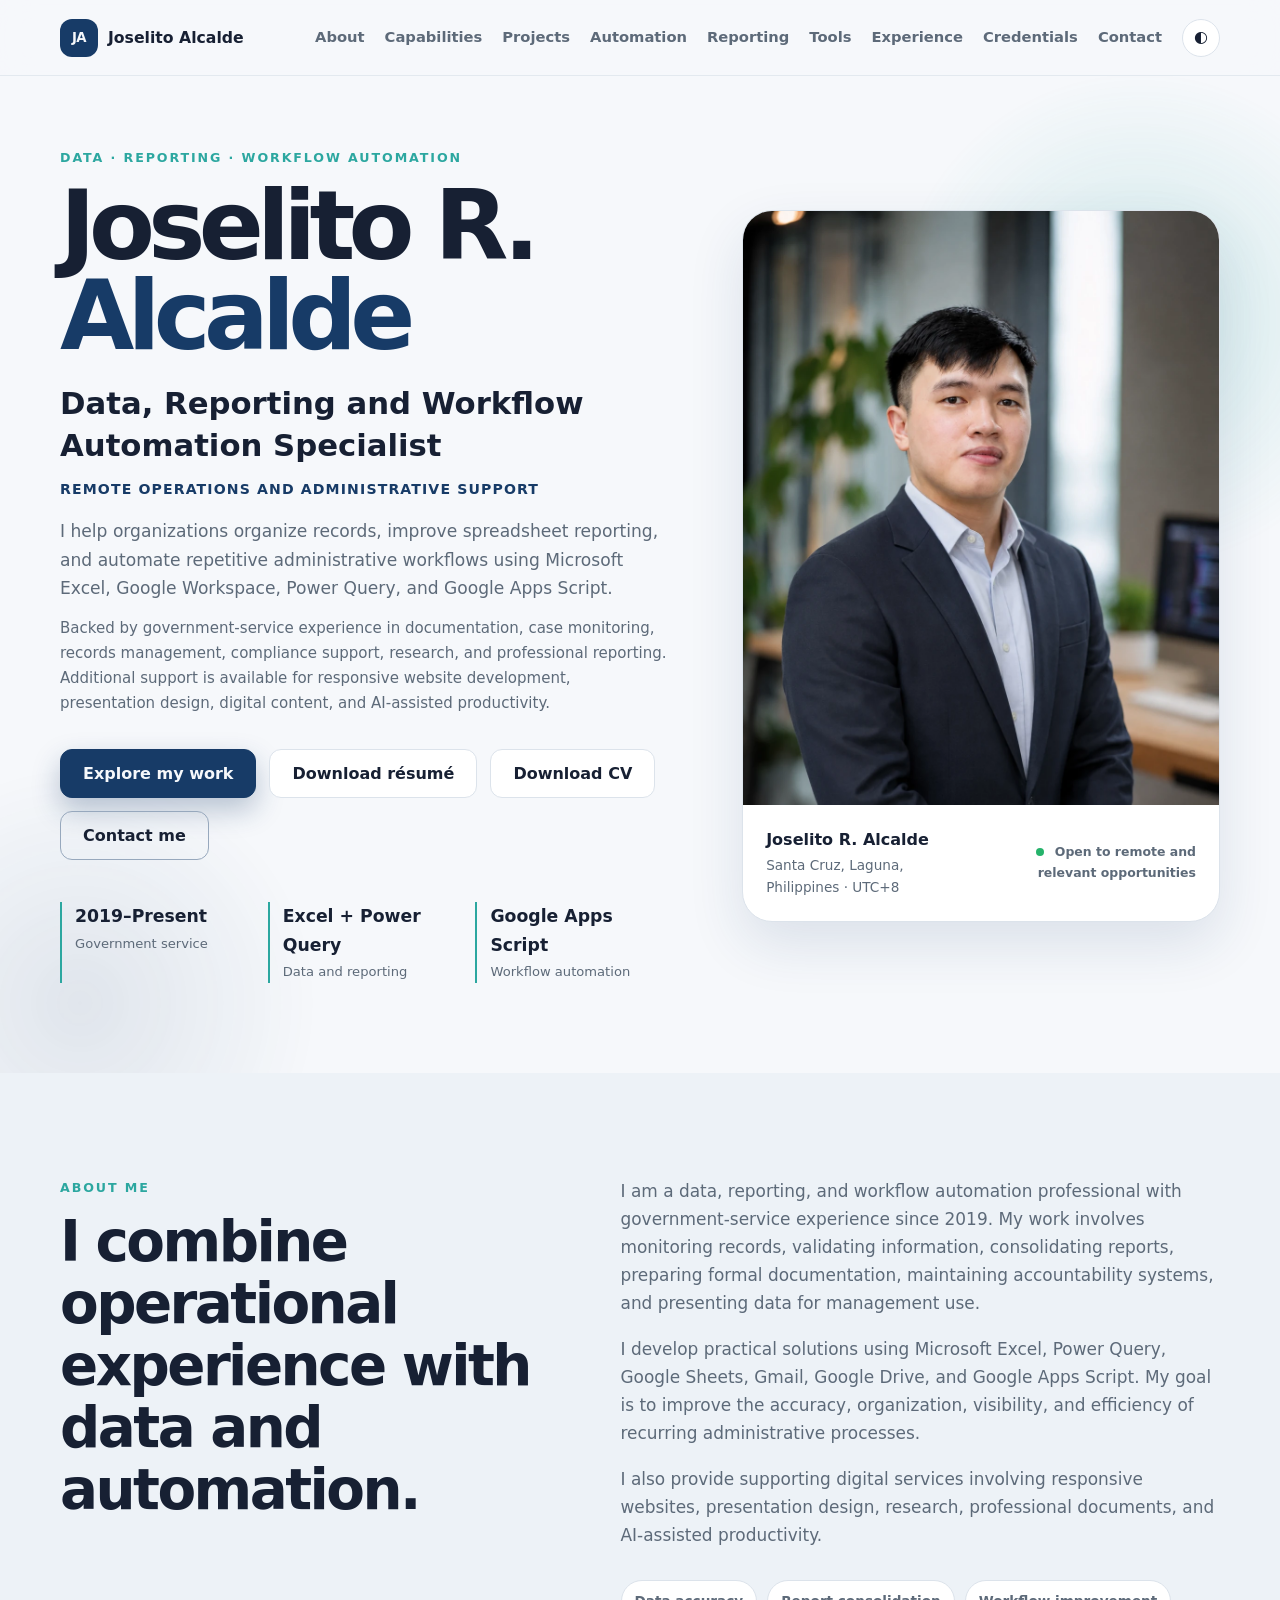
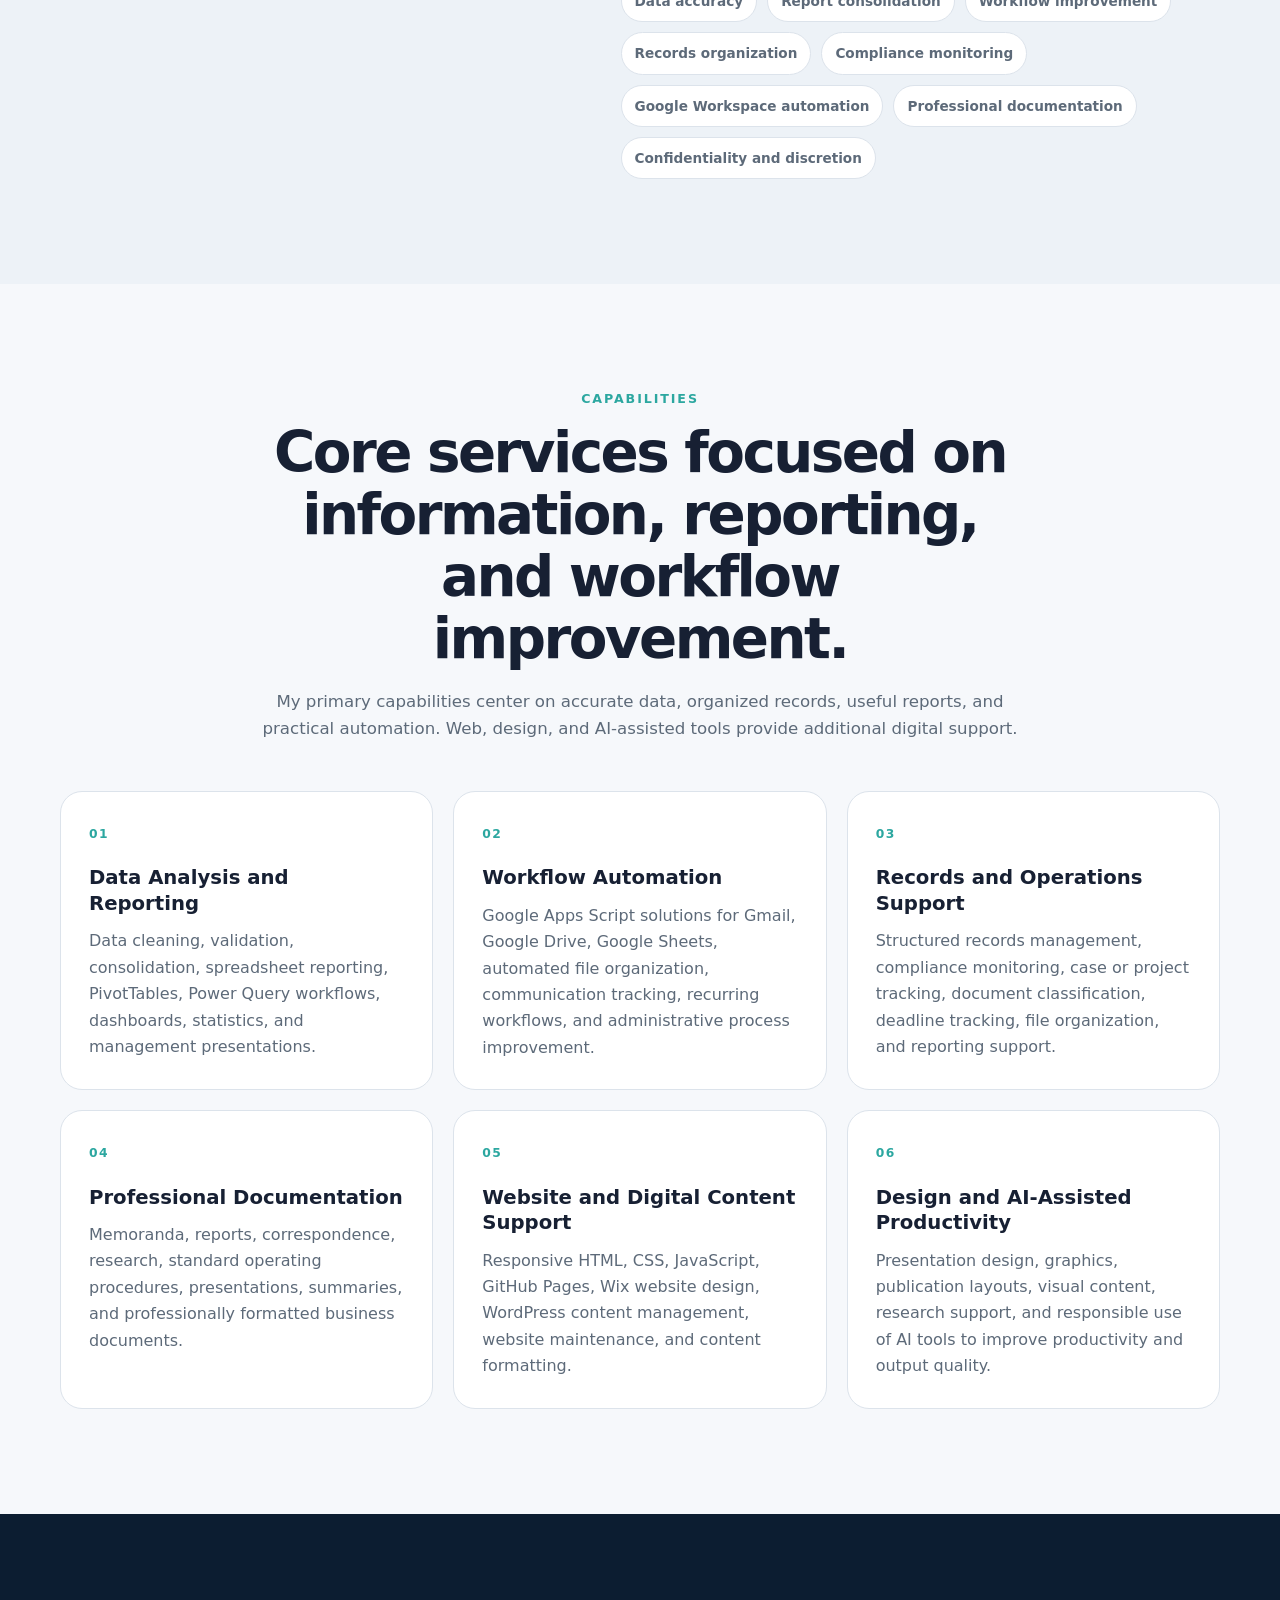
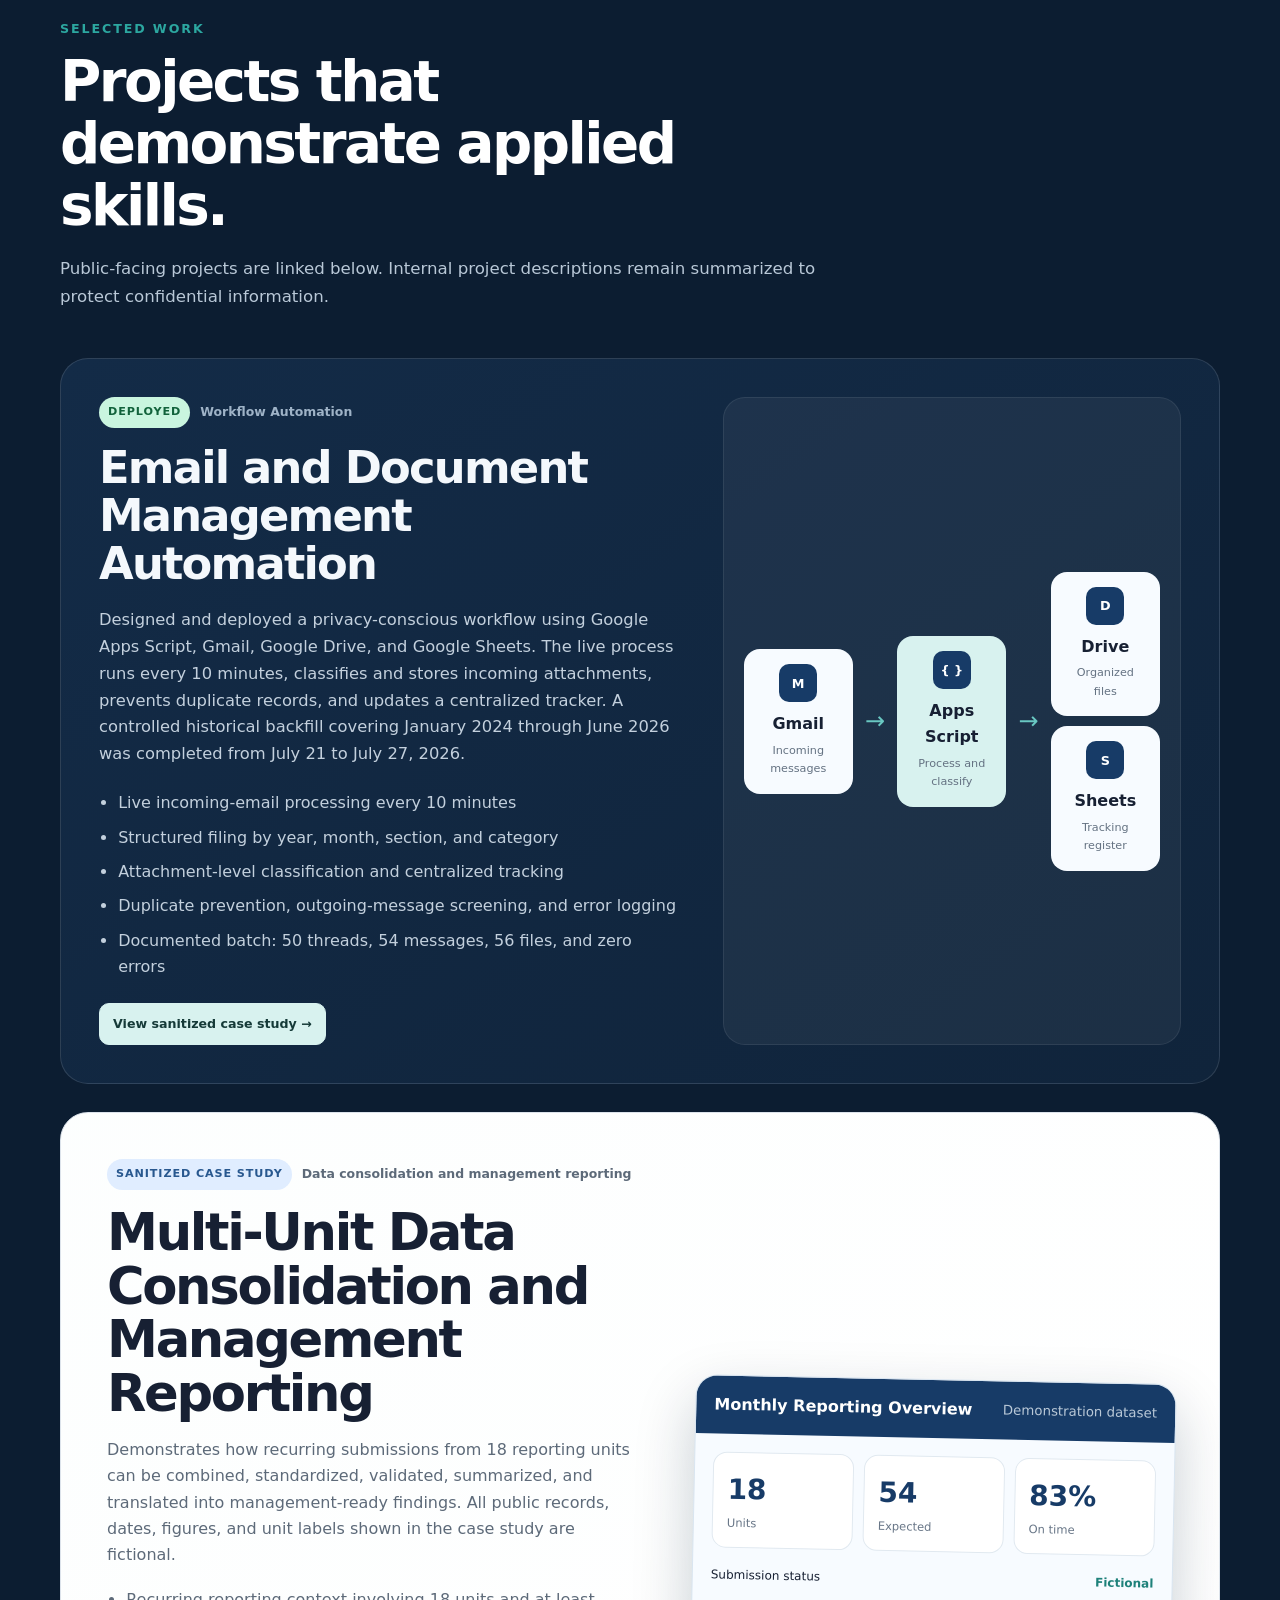
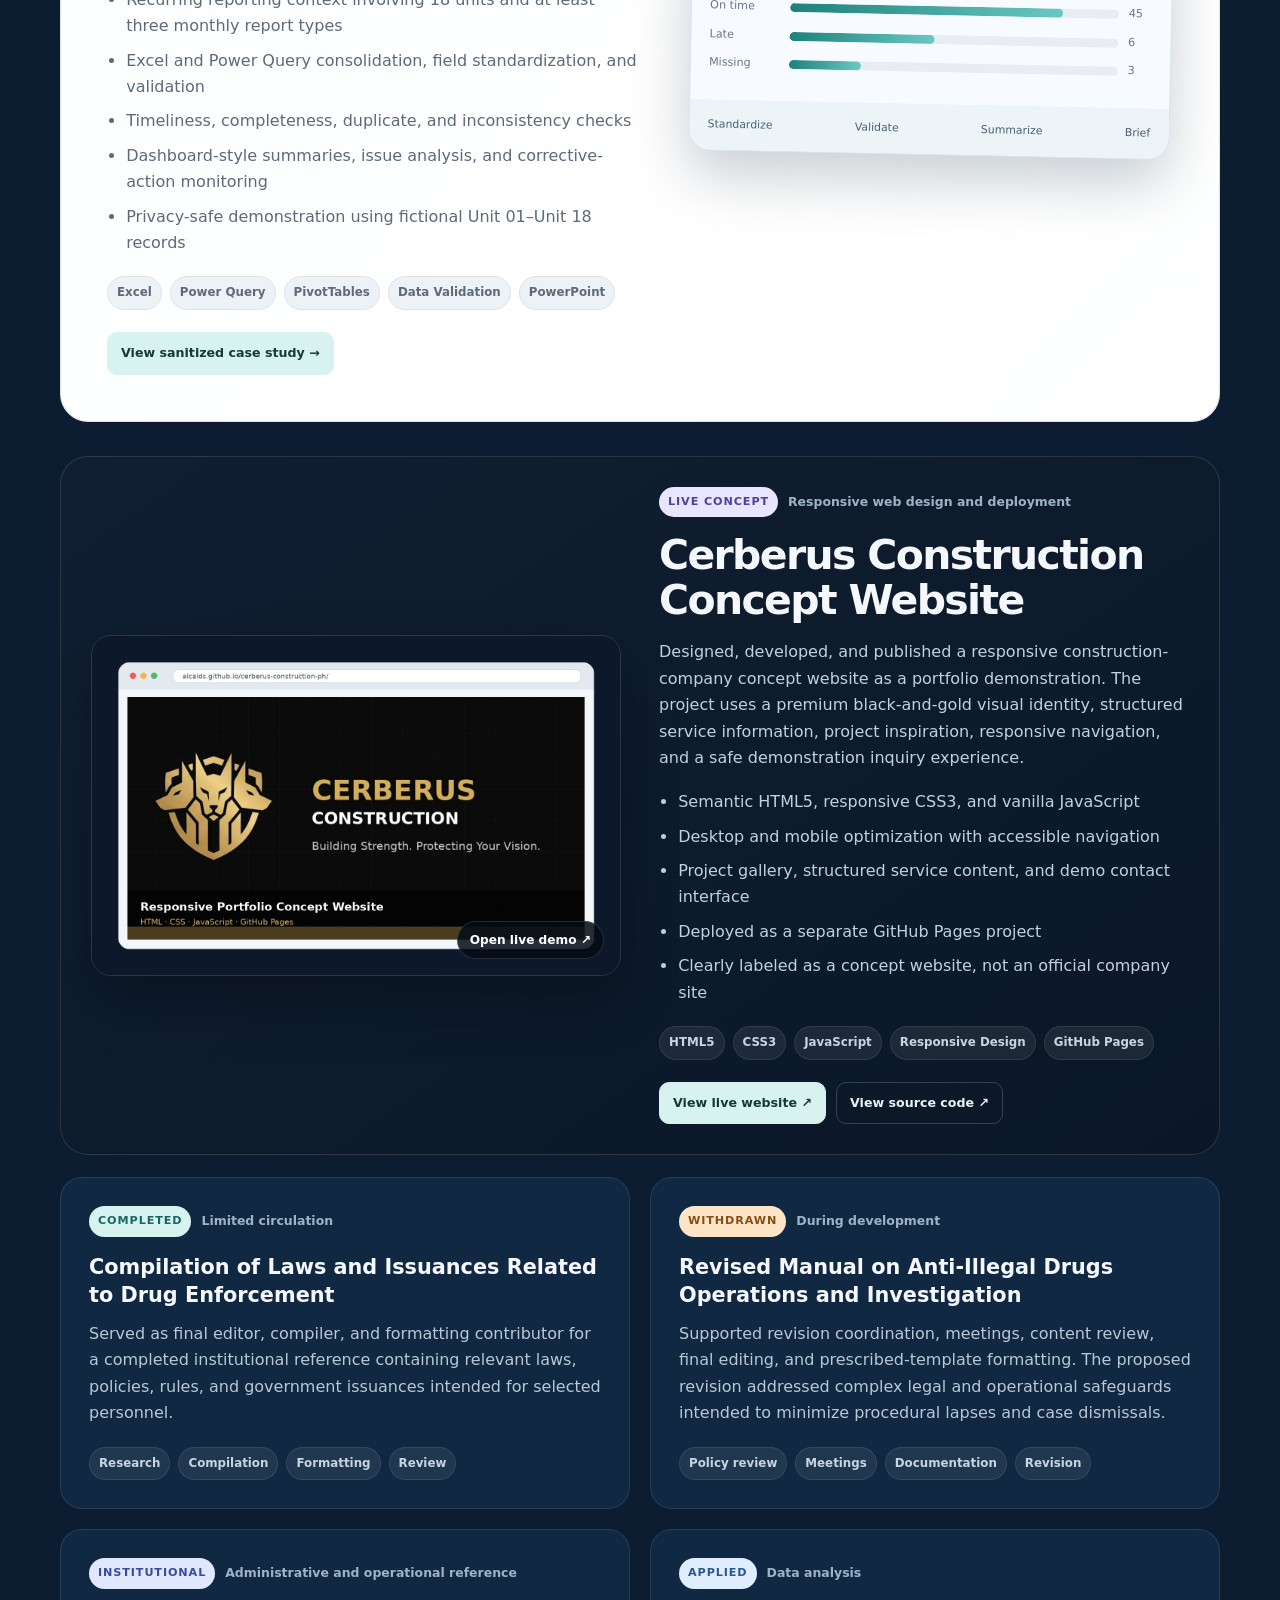
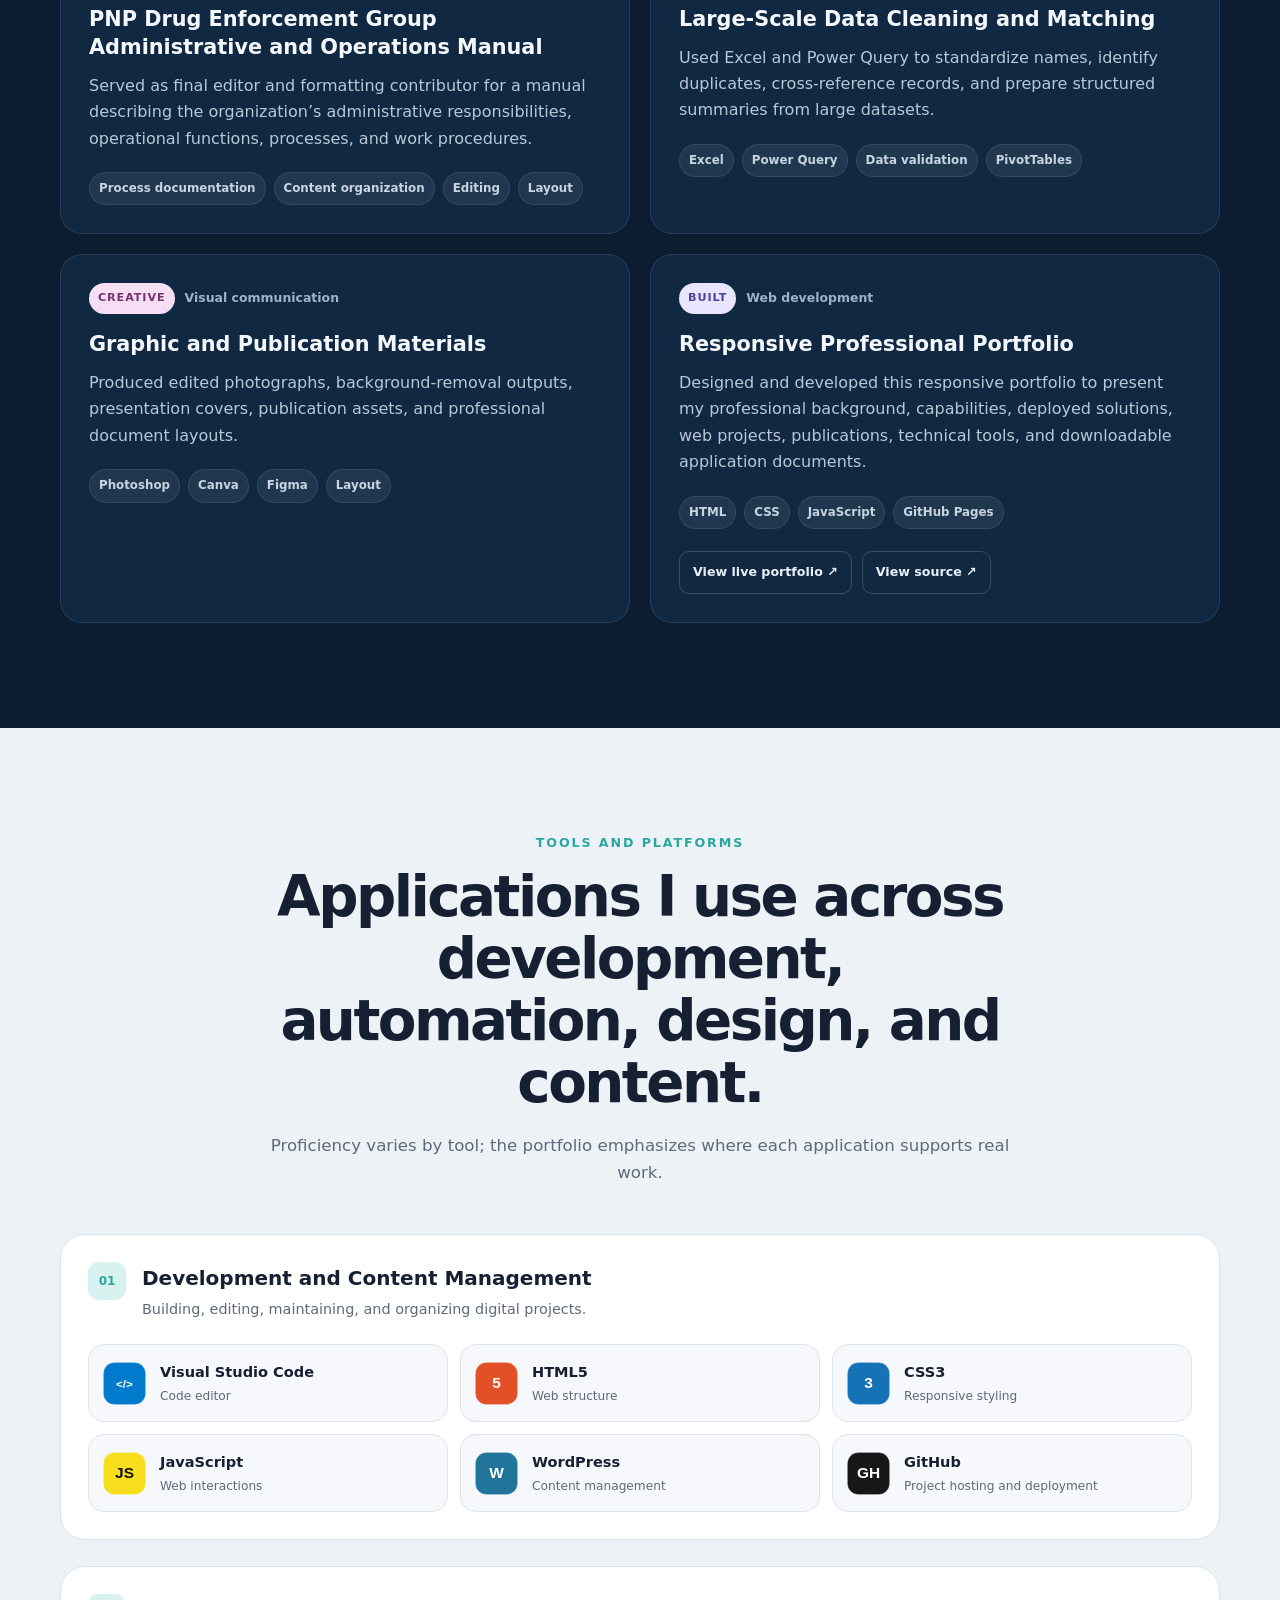
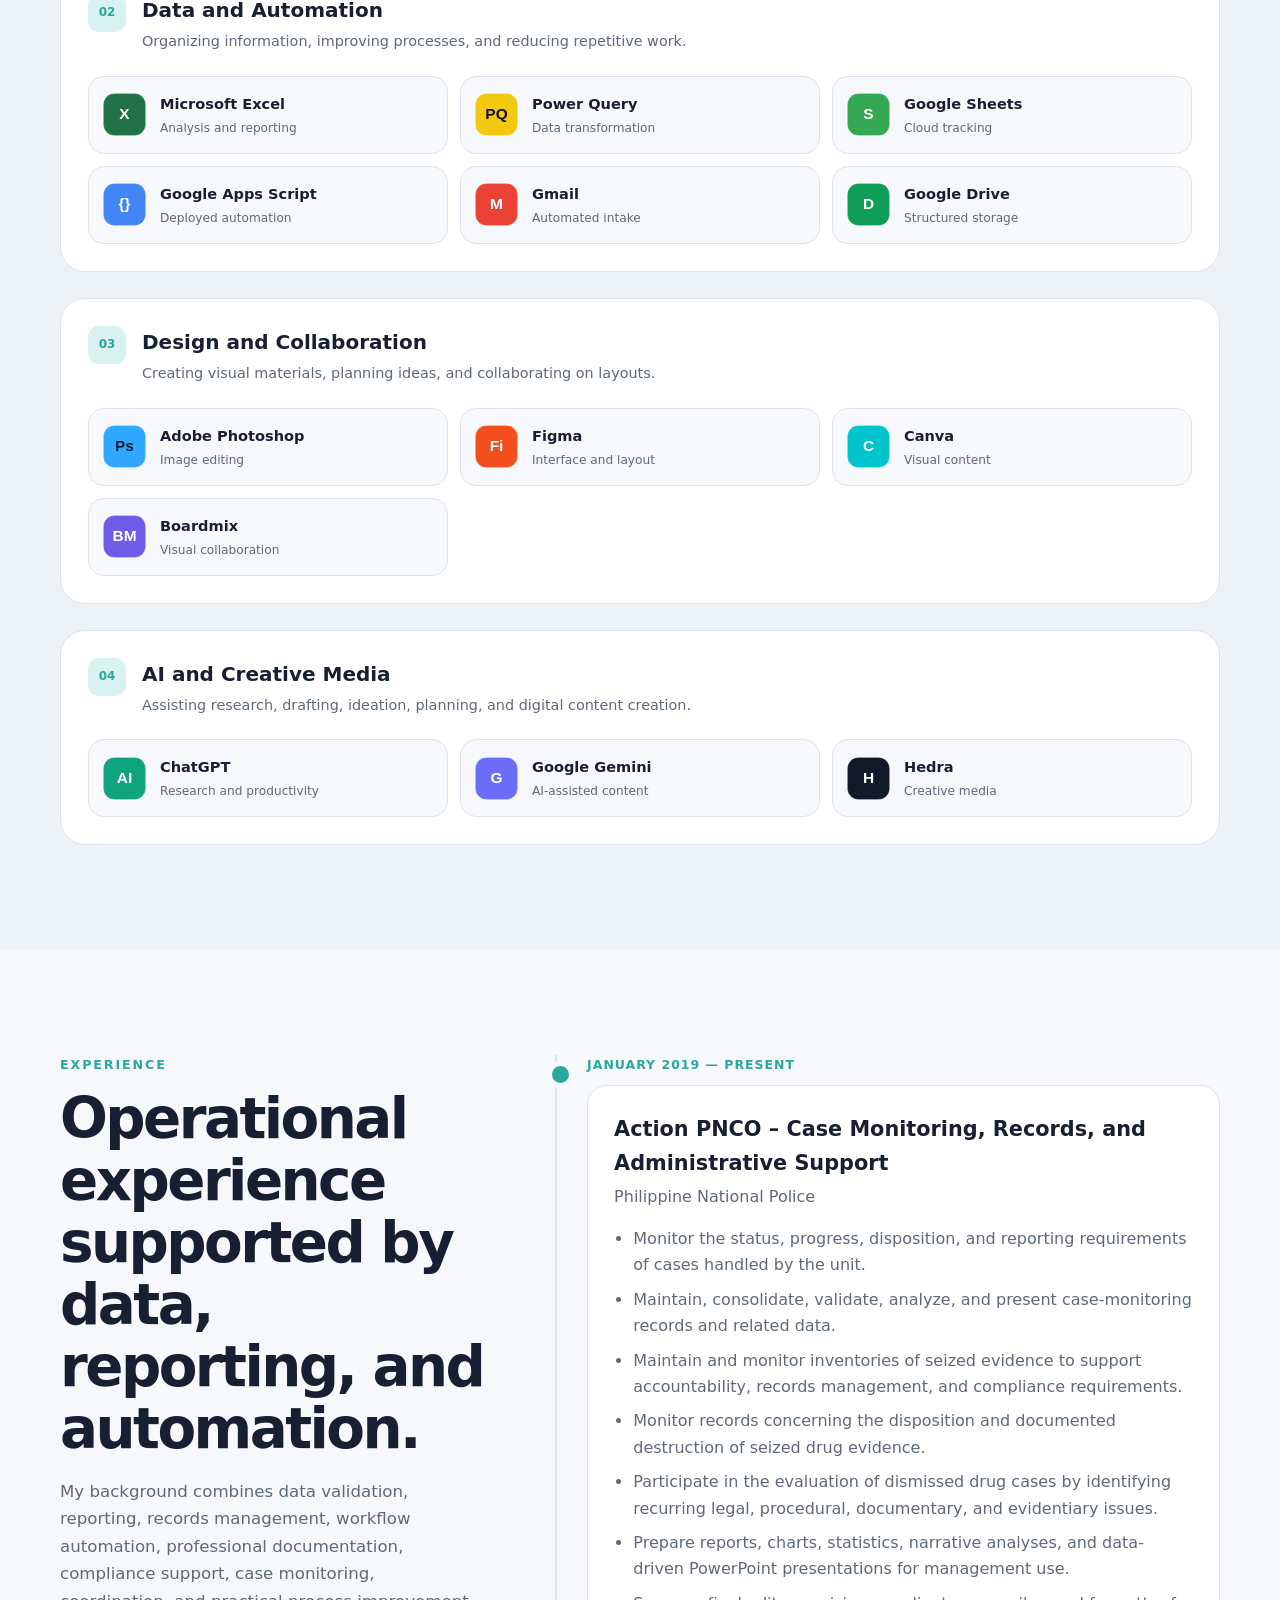
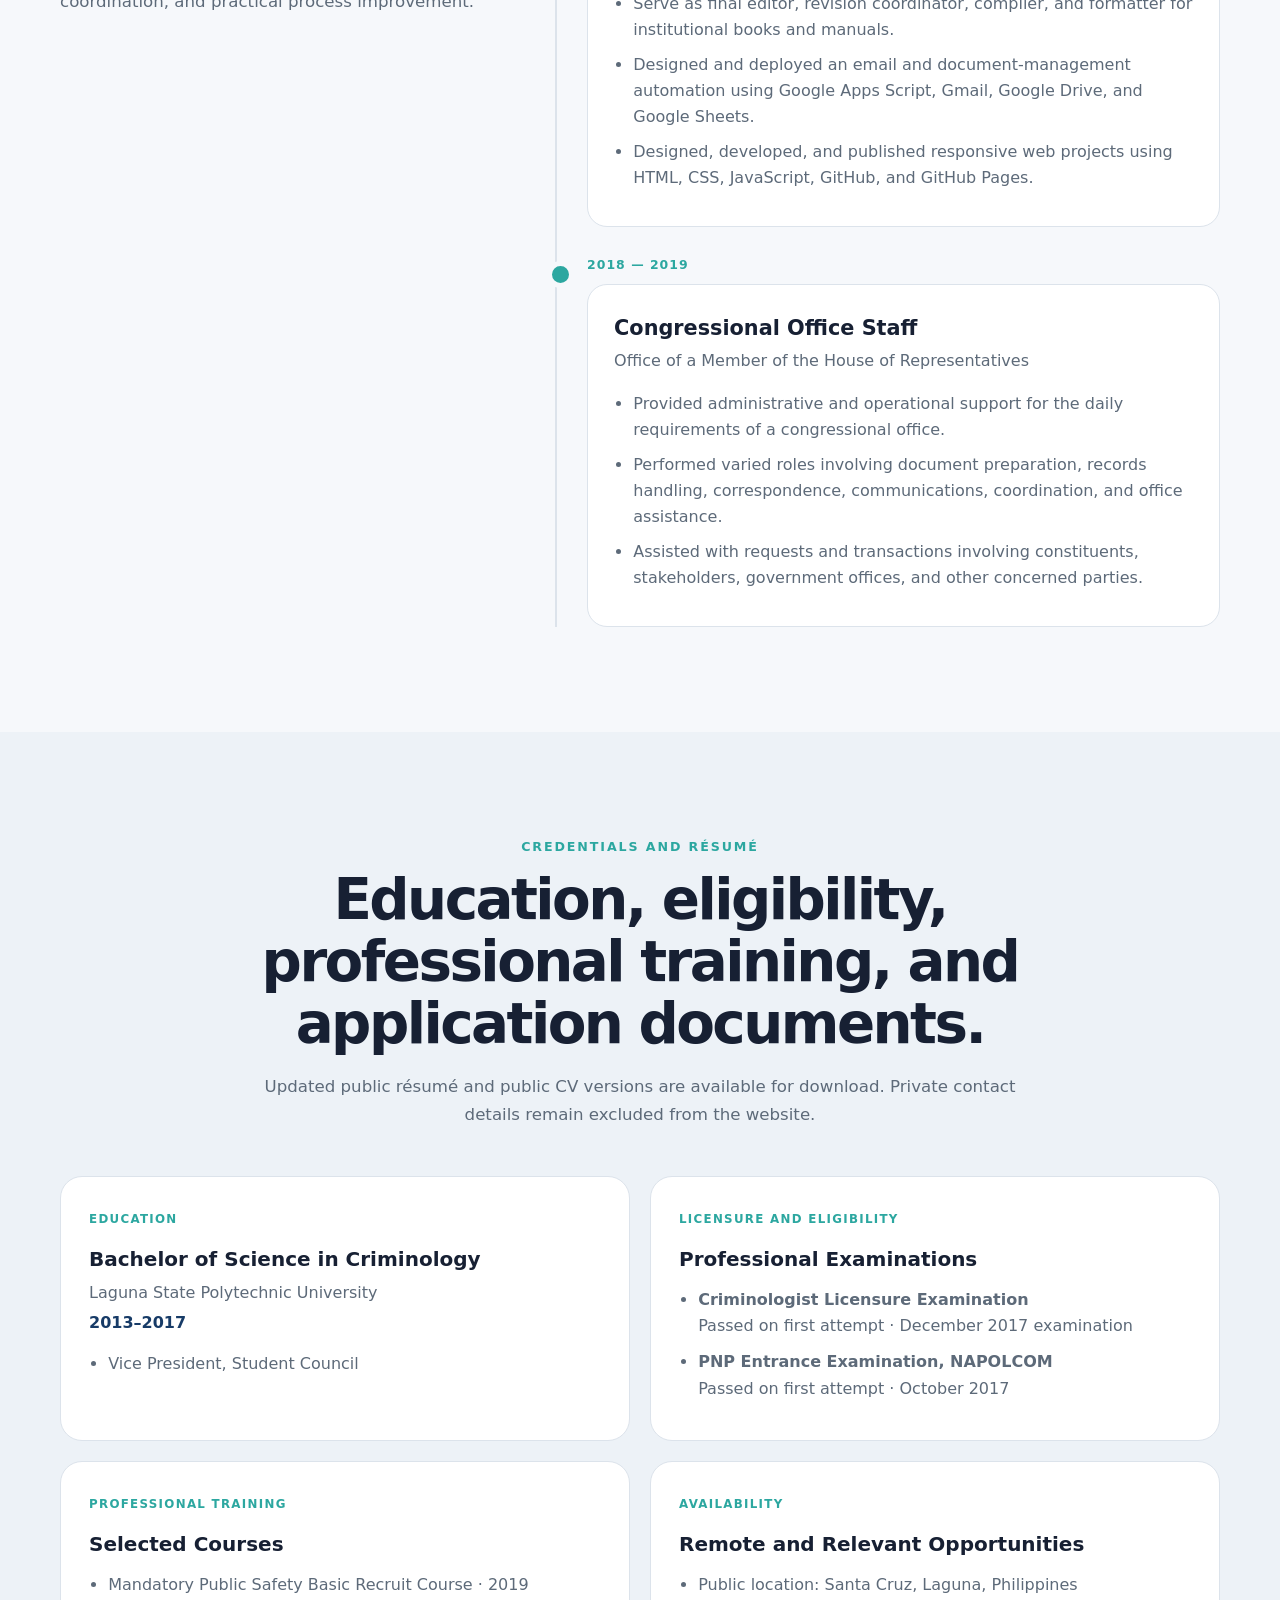
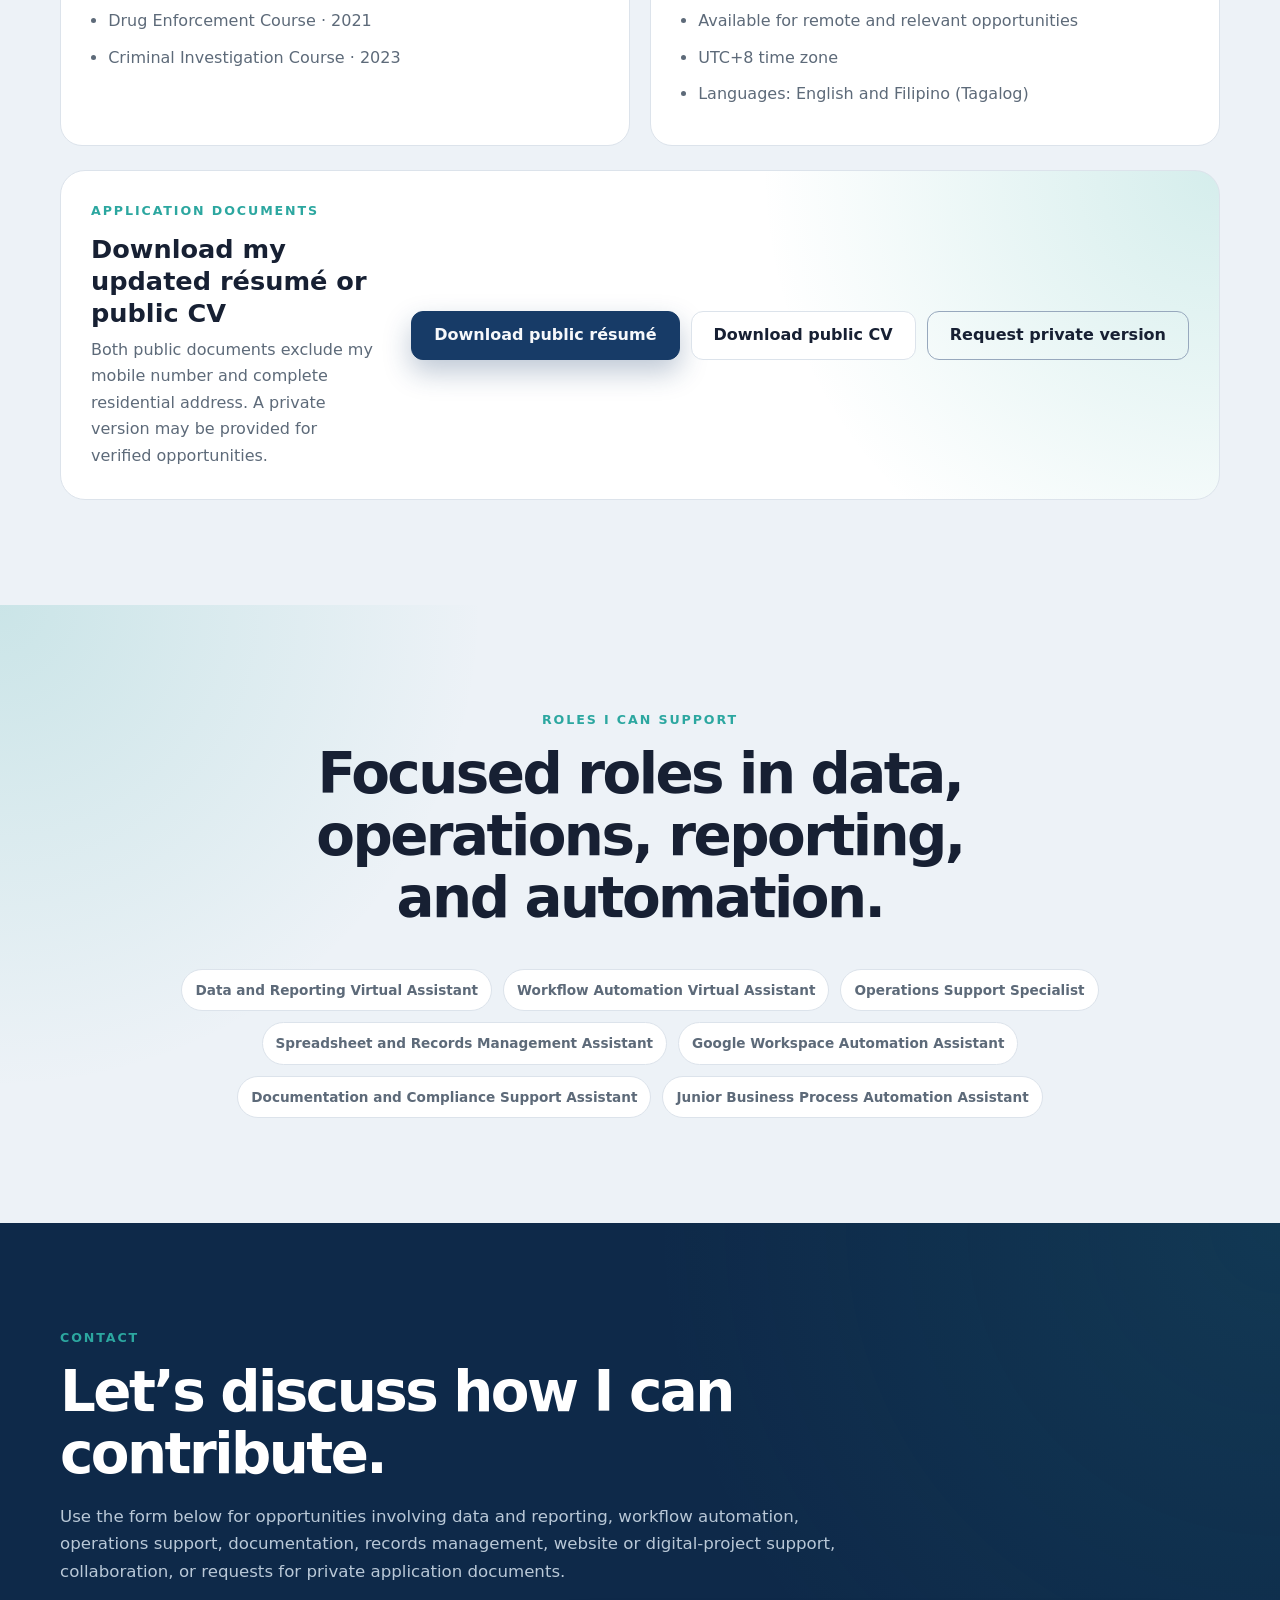
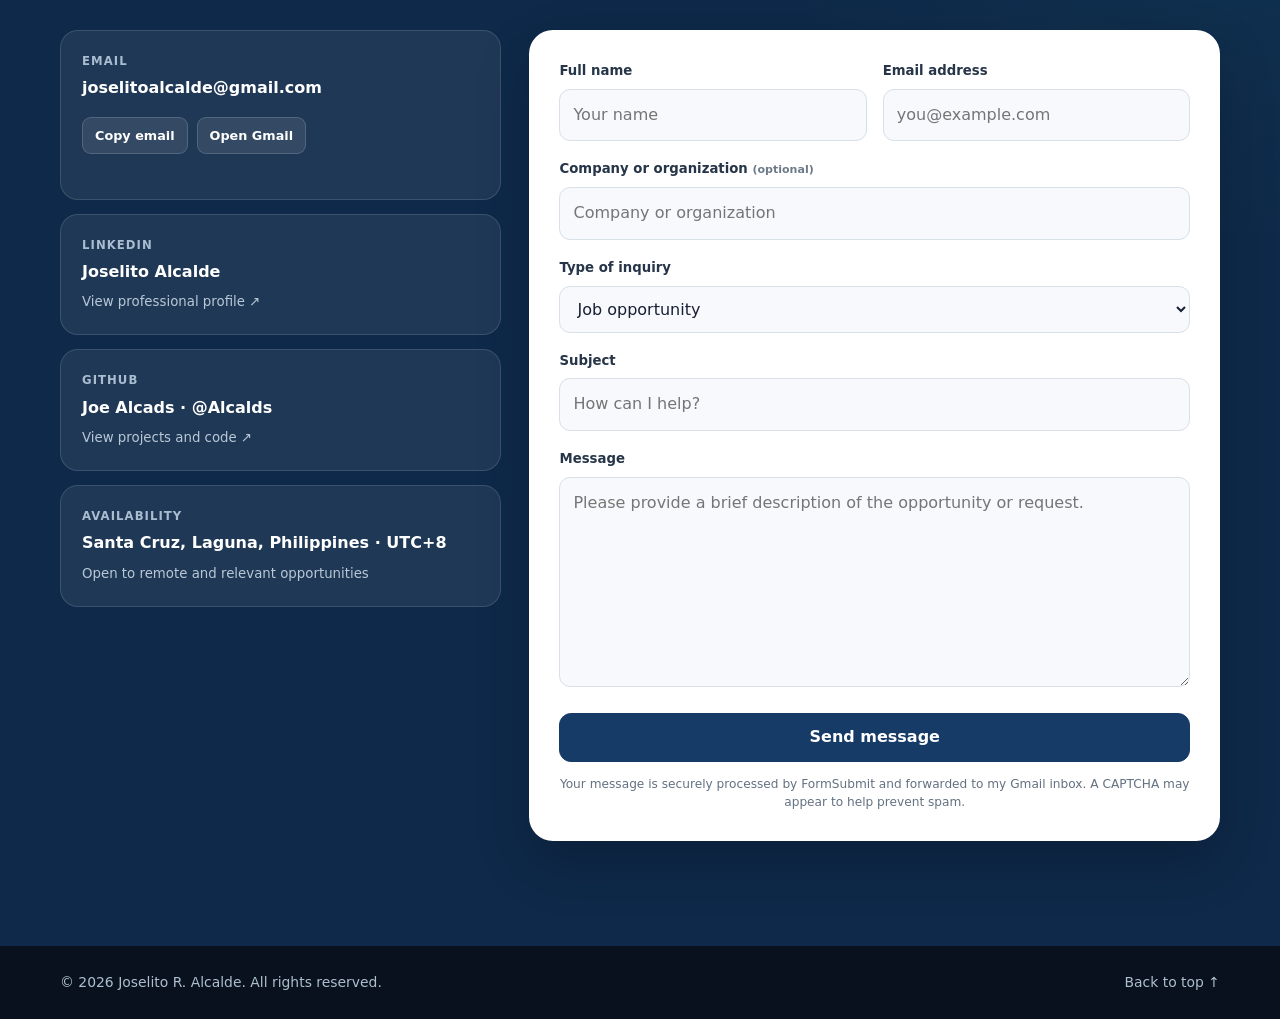
==== index.html @ 70489baf "Add sanitized data reporting case study" ====
<!DOCTYPE html>

<html lang="en">
<head>
<meta charset="utf-8"/>
<meta content="width=device-width, initial-scale=1" name="viewport"/>
<meta content="Portfolio of Joselito R. Alcalde, a Data, Reporting and Workflow Automation Specialist providing remote operations and administrative support through spreadsheet reporting, records management, professional documentation, and Google Workspace automation." name="description"/>
<meta content="Joselito R. Alcalde" name="author"/>
<meta content="#173b67" name="theme-color"/>
<meta content="Joselito R. Alcalde | Data, Reporting &amp; Workflow Automation" property="og:title"/>
<meta content="Data reporting, records management, professional documentation, and Google Workspace workflow automation backed by government-service experience." property="og:description"/>
<meta content="website" property="og:type"/>
<meta content="https://alcalds.github.io/" property="og:url"/>
<meta content="https://alcalds.github.io/assets/images/social-preview.jpg" property="og:image"/>
<meta content="summary_large_image" name="twitter:card"/>
<link href="https://alcalds.github.io/" rel="canonical"/>
<title>Joselito R. Alcalde | Data, Reporting &amp; Workflow Automation</title>
<link href="assets/favicon.svg" rel="icon" type="image/svg+xml"/>
<link href="styles.css" rel="stylesheet"/>
<script defer="" src="script.js"></script>
<script type="application/ld+json">
{
  "@context": "https://schema.org",
  "@type": "Person",
  "name": "Joselito R. Alcalde",
  "url": "https://alcalds.github.io/",
  "image": "https://alcalds.github.io/assets/images/joselito-alcalde.webp",
  "email": "mailto:joselitoalcalde@gmail.com",
  "jobTitle": "Data, Reporting and Workflow Automation Specialist",
  "worksFor": {
    "@type": "Organization",
    "name": "Philippine National Police"
  },
  "alumniOf": {
    "@type": "CollegeOrUniversity",
    "name": "Laguna State Polytechnic University"
  },
  "sameAs": [
    "https://www.linkedin.com/in/joselito-alcalde-298982343/",
    "https://github.com/Alcalds"
  ],
  "knowsLanguage": [
    "English",
    "Filipino"
  ],
  "knowsAbout": [
    "Data analysis",
    "Spreadsheet reporting",
    "Microsoft Excel",
    "Power Query",
    "Google Workspace automation",
    "Google Apps Script",
    "Records management",
    "Professional documentation",
    "Compliance monitoring",
    "Remote operations support",
    "Responsive web design",
    "Publication editing"
  ]
}
  </script>
</head>
<body>
<a class="skip-link" href="#main-content">Skip to content</a>
<header class="site-header" id="siteHeader">
<nav aria-label="Primary navigation" class="nav container">
<a aria-label="Joselito R. Alcalde home" class="brand" href="#home">
<span class="brand-mark">JA</span>
<span class="brand-name">Joselito Alcalde</span>
</a>
<button aria-controls="navMenu" aria-expanded="false" aria-label="Open navigation" class="menu-button" id="menuButton" type="button">
<span></span><span></span><span></span>
</button>
<div class="nav-menu" id="navMenu">
<a href="#about">About</a>
<a href="#capabilities">Capabilities</a>
<a href="#projects">Projects</a><a href="automation-case-study.html">Automation</a><a href="data-reporting-case-study.html">Reporting</a>
<a href="#tools">Tools</a>
<a href="#experience">Experience</a>
<a href="#credentials">Credentials</a>
<a href="#contact">Contact</a>
<button aria-label="Switch theme" class="theme-button" id="themeButton" type="button">
<span aria-hidden="true" class="theme-icon">◐</span>
</button>
</div>
</nav>
</header>
<main id="main-content">
<section class="hero" id="home">
<div aria-hidden="true" class="hero-orb hero-orb-one"></div>
<div aria-hidden="true" class="hero-orb hero-orb-two"></div>
<div class="container hero-grid">
<div class="hero-copy reveal">
<p class="eyebrow">Data · Reporting · Workflow Automation</p>
<h1>Joselito R. <span>Alcalde</span></h1>
<p class="hero-role">Data, Reporting and Workflow Automation Specialist</p>
<p class="hero-support-label">Remote Operations and Administrative Support</p>
<p class="hero-description">I help organizations organize records, improve spreadsheet reporting, and automate repetitive administrative workflows using Microsoft Excel, Google Workspace, Power Query, and Google Apps Script.</p>
<p class="hero-secondary">Backed by government-service experience in documentation, case monitoring, records management, compliance support, research, and professional reporting. Additional support is available for responsive website development, presentation design, digital content, and AI-assisted productivity.</p>
<div class="hero-actions">
<a class="button button-primary" href="#projects">Explore my work</a>
<a class="button button-secondary" download="Joselito_Alcalde_Public_Resume.pdf" href="assets/documents/Joselito_Alcalde_Public_Resume.pdf">Download résumé</a>
<a class="button button-secondary" download="Joselito_Alcalde_Public_CV.pdf" href="assets/documents/Joselito_Alcalde_Public_CV.pdf">Download CV</a>
<a class="button button-ghost" href="#contact">Contact me</a>
</div>
<div aria-label="Professional highlights" class="hero-facts">
<div>
<strong>2019–Present</strong>
<span>Government service</span>
</div>
<div>
<strong>Excel + Power Query</strong>
<span>Data and reporting</span>
</div>
<div>
<strong>Google Apps Script</strong>
<span>Workflow automation</span>
</div>
</div>
</div>
<aside aria-label="Professional portrait of Joselito R. Alcalde" class="portrait-panel reveal">
<div class="portrait-frame">
<img alt="Joselito R. Alcalde wearing a navy suit and white shirt in a professional office setting" src="assets/images/joselito-alcalde.webp"/>
</div>
<div class="portrait-caption">
<div>
<strong>Joselito R. Alcalde</strong>
<span>Santa Cruz, Laguna, Philippines · UTC+8</span>
</div>
<span class="availability"><i></i> Open to remote and relevant opportunities</span>
</div>
</aside>
</div>
</section>
<section class="section section-soft" id="about">
<div class="container about-grid">
<div class="section-heading reveal">
<p class="section-kicker">About me</p>
<h2>I combine operational experience with data and automation.</h2>
</div>
<div class="about-copy reveal">
<p>I am a data, reporting, and workflow automation professional with government-service experience since 2019. My work involves monitoring records, validating information, consolidating reports, preparing formal documentation, maintaining accountability systems, and presenting data for management use.</p>
<p>I develop practical solutions using Microsoft Excel, Power Query, Google Sheets, Gmail, Google Drive, and Google Apps Script. My goal is to improve the accuracy, organization, visibility, and efficiency of recurring administrative processes.</p>
<p>I also provide supporting digital services involving responsive websites, presentation design, research, professional documents, and AI-assisted productivity.</p>
<div class="value-list">
<span>Data accuracy</span>
<span>Report consolidation</span>
<span>Workflow improvement</span>
<span>Records organization</span>
<span>Compliance monitoring</span>
<span>Google Workspace automation</span>
<span>Professional documentation</span>
<span>Confidentiality and discretion</span>
</div>
</div>
</div>
</section>
<section class="section" id="capabilities">
<div class="container">
<div class="section-heading centered reveal">
<p class="section-kicker">Capabilities</p>
<h2>Core services focused on information, reporting, and workflow improvement.</h2>
<p>My primary capabilities center on accurate data, organized records, useful reports, and practical automation. Web, design, and AI-assisted tools provide additional digital support.</p>
</div>
<div class="capability-grid">
<article class="capability-card reveal">
<span class="capability-number">01</span>
<h3>Data Analysis and Reporting</h3>
<p>Data cleaning, validation, consolidation, spreadsheet reporting, PivotTables, Power Query workflows, dashboards, statistics, and management presentations.</p>
</article>
<article class="capability-card reveal">
<span class="capability-number">02</span>
<h3>Workflow Automation</h3>
<p>Google Apps Script solutions for Gmail, Google Drive, Google Sheets, automated file organization, communication tracking, recurring workflows, and administrative process improvement.</p>
</article>
<article class="capability-card reveal">
<span class="capability-number">03</span>
<h3>Records and Operations Support</h3>
<p>Structured records management, compliance monitoring, case or project tracking, document classification, deadline tracking, file organization, and reporting support.</p>
</article>
<article class="capability-card reveal">
<span class="capability-number">04</span>
<h3>Professional Documentation</h3>
<p>Memoranda, reports, correspondence, research, standard operating procedures, presentations, summaries, and professionally formatted business documents.</p>
</article>
<article class="capability-card reveal">
<span class="capability-number">05</span>
<h3>Website and Digital Content Support</h3>
<p>Responsive HTML, CSS, JavaScript, GitHub Pages, Wix website design, WordPress content management, website maintenance, and content formatting.</p>
</article>
<article class="capability-card reveal">
<span class="capability-number">06</span>
<h3>Design and AI-Assisted Productivity</h3>
<p>Presentation design, graphics, publication layouts, visual content, research support, and responsible use of AI tools to improve productivity and output quality.</p>
</article>
</div>
</div>
</section>
<section class="section section-dark" id="projects">
<div class="container">
<div class="section-heading light reveal">
<p class="section-kicker">Selected work</p>
<h2>Projects that demonstrate applied skills.</h2>
<p>Public-facing projects are linked below. Internal project descriptions remain summarized to protect confidential information.</p>
</div>
<article class="featured-project reveal">
<div class="featured-project-copy">
<div class="project-meta">
<span class="status status-live">Deployed</span>
<span>Workflow Automation</span>
</div>
<h3>Email and Document Management Automation</h3>
<p>Designed and deployed a privacy-conscious workflow using Google Apps Script, Gmail, Google Drive, and Google Sheets. The live process runs every 10 minutes, classifies and stores incoming attachments, prevents duplicate records, and updates a centralized tracker. A controlled historical backfill covering January 2024 through June 2026 was completed from July 21 to July 27, 2026.</p>
<ul class="project-points">
<li>Live incoming-email processing every 10 minutes</li><li>Structured filing by year, month, section, and category</li><li>Attachment-level classification and centralized tracking</li><li>Duplicate prevention, outgoing-message screening, and error logging</li><li>Documented batch: 50 threads, 54 messages, 56 files, and zero errors</li></ul>
<div class="project-actions"><a class="project-button project-button-primary" href="automation-case-study.html">View sanitized case study →</a></div></div>
<div aria-label="Illustration of the email automation workflow" class="automation-visual">
<div class="workflow-node">
<span class="workflow-icon">M</span>
<strong>Gmail</strong>
<small>Incoming messages</small>
</div>
<span class="workflow-arrow">→</span>
<div class="workflow-node workflow-node-accent">
<span class="workflow-icon">{ }</span>
<strong>Apps Script</strong>
<small>Process and classify</small>
</div>
<span class="workflow-arrow">→</span>
<div class="workflow-stack">
<div class="workflow-node">
<span class="workflow-icon">D</span>
<strong>Drive</strong>
<small>Organized files</small>
</div>
<div class="workflow-node">
<span class="workflow-icon">S</span>
<strong>Sheets</strong>
<small>Tracking register</small>
</div>
</div>
</div>
</article><article class="reporting-project-showcase reveal">
<div class="reporting-project-copy">
<div class="project-meta">
<span class="status status-data">Sanitized case study</span>
<span>Data consolidation and management reporting</span>
</div>
<h3>Multi-Unit Data Consolidation and Management Reporting</h3>
<p>Demonstrates how recurring submissions from 18 reporting units can be combined, standardized, validated, summarized, and translated into management-ready findings. All public records, dates, figures, and unit labels shown in the case study are fictional.</p>
<ul class="project-points compact-points">
<li>Recurring reporting context involving 18 units and at least three monthly report types</li>
<li>Excel and Power Query consolidation, field standardization, and validation</li>
<li>Timeliness, completeness, duplicate, and inconsistency checks</li>
<li>Dashboard-style summaries, issue analysis, and corrective-action monitoring</li>
<li>Privacy-safe demonstration using fictional Unit 01–Unit 18 records</li>
</ul>
<div class="project-tags">
<span>Excel</span><span>Power Query</span><span>PivotTables</span><span>Data Validation</span><span>PowerPoint</span>
</div>
<div class="project-actions">
<a class="project-button project-button-primary" href="data-reporting-case-study.html">View sanitized case study →</a>
</div>
</div>
<div aria-label="Fictional dashboard preview for multi-unit reporting" class="reporting-mini-dashboard">
<div class="mini-dashboard-head"><span>Monthly Reporting Overview</span><small>Demonstration dataset</small></div>
<div class="mini-kpi-row">
<div><strong>18</strong><span>Units</span></div>
<div><strong>54</strong><span>Expected</span></div>
<div><strong>83%</strong><span>On time</span></div>
</div>
<div class="mini-chart-block">
<div class="mini-chart-title"><span>Submission status</span><strong>Fictional</strong></div>
<div class="mini-bar-row"><span>On time</span><i><b style="width:83%"></b></i><em>45</em></div>
<div class="mini-bar-row"><span>Late</span><i><b style="width:44%"></b></i><em>6</em></div>
<div class="mini-bar-row"><span>Missing</span><i><b style="width:22%"></b></i><em>3</em></div>
</div>
<div class="mini-dashboard-foot"><span>Standardize</span><span>Validate</span><span>Summarize</span><span>Brief</span></div>
</div>
</article>
<article class="web-project-showcase reveal">
<a aria-label="Open the Cerberus Construction concept website in a new tab" class="web-project-preview" href="https://alcalds.github.io/cerberus-construction-ph/" rel="noopener noreferrer" target="_blank">
<img alt="Browser-style preview of the Cerberus Construction responsive concept website" src="assets/images/cerberus-construction-project-preview.jpg"/>
<span>Open live demo ↗</span>
</a>
<div class="web-project-copy">
<div class="project-meta">
<span class="status status-web">Live concept</span>
<span>Responsive web design and deployment</span>
</div>
<h3>Cerberus Construction Concept Website</h3>
<p>
      Designed, developed, and published a responsive construction-company concept website as a portfolio demonstration.
      The project uses a premium black-and-gold visual identity, structured service information, project inspiration,
      responsive navigation, and a safe demonstration inquiry experience.
    </p>
<ul class="project-points compact-points">
<li>Semantic HTML5, responsive CSS3, and vanilla JavaScript</li>
<li>Desktop and mobile optimization with accessible navigation</li>
<li>Project gallery, structured service content, and demo contact interface</li>
<li>Deployed as a separate GitHub Pages project</li>
<li>Clearly labeled as a concept website, not an official company site</li>
</ul>
<div class="project-tags">
<span>HTML5</span><span>CSS3</span><span>JavaScript</span><span>Responsive Design</span><span>GitHub Pages</span>
</div>
<div class="project-actions">
<a class="project-button project-button-primary" href="https://alcalds.github.io/cerberus-construction-ph/" rel="noopener noreferrer" target="_blank">View live website ↗</a>
<a class="project-button" href="https://github.com/Alcalds/cerberus-construction-ph" rel="noopener noreferrer" target="_blank">View source code ↗</a>
</div>
</div>
</article>
<div class="project-grid">
<article class="project-card reveal">
<div class="project-meta">
<span class="status status-complete">Completed</span>
<span>Limited circulation</span>
</div>
<h3>Compilation of Laws and Issuances Related to Drug Enforcement</h3>
<p>
              Served as final editor, compiler, and formatting contributor for a completed
              institutional reference containing relevant laws, policies, rules, and government
              issuances intended for selected personnel.
            </p>
<div class="project-tags">
<span>Research</span><span>Compilation</span><span>Formatting</span><span>Review</span>
</div>
</article>
<article class="project-card reveal">
<div class="project-meta">
<span class="status status-withdrawn">Withdrawn</span>
<span>During development</span>
</div>
<h3>Revised Manual on Anti-Illegal Drugs Operations and Investigation</h3>
<p>
              Supported revision coordination, meetings, content review, final editing, and
              prescribed-template formatting. The proposed revision addressed complex legal and
              operational safeguards intended to minimize procedural lapses and case dismissals.
            </p>
<div class="project-tags">
<span>Policy review</span><span>Meetings</span><span>Documentation</span><span>Revision</span>
</div>
</article>
<article class="project-card reveal">
<div class="project-meta">
<span class="status status-institutional">Institutional</span>
<span>Administrative and operational reference</span>
</div>
<h3>PNP Drug Enforcement Group Administrative and Operations Manual</h3>
<p>
              Served as final editor and formatting contributor for a manual describing the
              organization’s administrative responsibilities, operational functions, processes,
              and work procedures.
            </p>
<div class="project-tags">
<span>Process documentation</span><span>Content organization</span><span>Editing</span><span>Layout</span>
</div>
</article>
<article class="project-card reveal">
<div class="project-meta">
<span class="status status-data">Applied</span>
<span>Data analysis</span>
</div>
<h3>Large-Scale Data Cleaning and Matching</h3>
<p>
              Used Excel and Power Query to standardize names, identify duplicates, cross-reference
              records, and prepare structured summaries from large datasets.
            </p>
<div class="project-tags">
<span>Excel</span><span>Power Query</span><span>Data validation</span><span>PivotTables</span>
</div>
</article>

<article class="project-card reveal">
<div class="project-meta">
<span class="status status-design">Creative</span>
<span>Visual communication</span>
</div>
<h3>Graphic and Publication Materials</h3>
<p>
              Produced edited photographs, background-removal outputs, presentation covers,
              publication assets, and professional document layouts.
            </p>
<div class="project-tags">
<span>Photoshop</span><span>Canva</span><span>Figma</span><span>Layout</span>
</div>
</article>
<article class="project-card reveal">
<div class="project-meta">
<span class="status status-web">Built</span>
<span>Web development</span>
</div>
<h3>Responsive Professional Portfolio</h3>
<p>Designed and developed this responsive portfolio to present my professional background, capabilities, deployed solutions, web projects, publications, technical tools, and downloadable application documents.</p>
<div class="project-tags"><span>HTML</span><span>CSS</span><span>JavaScript</span><span>GitHub Pages</span></div><div class="project-card-links"><a href="https://alcalds.github.io/" rel="noopener noreferrer" target="_blank">View live portfolio ↗</a><a href="https://github.com/Alcalds/Alcalds.github.io" rel="noopener noreferrer" target="_blank">View source ↗</a></div>
</article>
</div>
</div>
</section>
<section class="section section-soft" id="tools">
<div class="container">
<div class="section-heading centered reveal">
<p class="section-kicker">Tools and platforms</p>
<h2>Applications I use across development, automation, design, and content.</h2>
<p>Proficiency varies by tool; the portfolio emphasizes where each application supports real work.</p>
</div>
<div class="tool-groups">
<section aria-labelledby="development-tools" class="tool-group reveal">
<div class="tool-group-heading">
<span>01</span>
<div>
<h3 id="development-tools">Development and Content Management</h3>
<p>Building, editing, maintaining, and organizing digital projects.</p>
</div>
</div>
<div class="tool-grid">
<article class="tool-card"><img alt="" src="assets/logos/vscode.svg"/><div><strong>Visual Studio Code</strong><span>Code editor</span></div></article>
<article class="tool-card"><img alt="" src="assets/logos/html5.svg"/><div><strong>HTML5</strong><span>Web structure</span></div></article>
<article class="tool-card"><img alt="" src="assets/logos/css3.svg"/><div><strong>CSS3</strong><span>Responsive styling</span></div></article>
<article class="tool-card"><img alt="" src="assets/logos/javascript.svg"/><div><strong>JavaScript</strong><span>Web interactions</span></div></article>
<article class="tool-card"><img alt="" src="assets/logos/wordpress.svg"/><div><strong>WordPress</strong><span>Content management</span></div></article>
<article class="tool-card"><img alt="" src="assets/logos/github.svg"/><div><strong>GitHub</strong><span>Project hosting and deployment</span></div></article>
</div>
</section>
<section aria-labelledby="automation-tools" class="tool-group reveal">
<div class="tool-group-heading">
<span>02</span>
<div>
<h3 id="automation-tools">Data and Automation</h3>
<p>Organizing information, improving processes, and reducing repetitive work.</p>
</div>
</div>
<div class="tool-grid">
<article class="tool-card"><img alt="" src="assets/logos/excel.svg"/><div><strong>Microsoft Excel</strong><span>Analysis and reporting</span></div></article>
<article class="tool-card"><img alt="" src="assets/logos/powerquery.svg"/><div><strong>Power Query</strong><span>Data transformation</span></div></article>
<article class="tool-card"><img alt="" src="assets/logos/googlesheets.svg"/><div><strong>Google Sheets</strong><span>Cloud tracking</span></div></article>
<article class="tool-card"><img alt="" src="assets/logos/appsscript.svg"/><div><strong>Google Apps Script</strong><span>Deployed automation</span></div></article>
<article class="tool-card"><img alt="" src="assets/logos/gmail.svg"/><div><strong>Gmail</strong><span>Automated intake</span></div></article>
<article class="tool-card"><img alt="" src="assets/logos/drive.svg"/><div><strong>Google Drive</strong><span>Structured storage</span></div></article>
</div>
</section>
<section aria-labelledby="design-tools" class="tool-group reveal">
<div class="tool-group-heading">
<span>03</span>
<div>
<h3 id="design-tools">Design and Collaboration</h3>
<p>Creating visual materials, planning ideas, and collaborating on layouts.</p>
</div>
</div>
<div class="tool-grid">
<article class="tool-card"><img alt="" src="assets/logos/photoshop.svg"/><div><strong>Adobe Photoshop</strong><span>Image editing</span></div></article>
<article class="tool-card"><img alt="" src="assets/logos/figma.svg"/><div><strong>Figma</strong><span>Interface and layout</span></div></article>
<article class="tool-card"><img alt="" src="assets/logos/canva.svg"/><div><strong>Canva</strong><span>Visual content</span></div></article>
<article class="tool-card"><img alt="" src="assets/logos/boardmix.svg"/><div><strong>Boardmix</strong><span>Visual collaboration</span></div></article>
</div>
</section>
<section aria-labelledby="ai-tools" class="tool-group reveal">
<div class="tool-group-heading">
<span>04</span>
<div>
<h3 id="ai-tools">AI and Creative Media</h3>
<p>Assisting research, drafting, ideation, planning, and digital content creation.</p>
</div>
</div>
<div class="tool-grid">
<article class="tool-card"><img alt="" src="assets/logos/chatgpt.svg"/><div><strong>ChatGPT</strong><span>Research and productivity</span></div></article>
<article class="tool-card"><img alt="" src="assets/logos/gemini.svg"/><div><strong>Google Gemini</strong><span>AI-assisted content</span></div></article>
<article class="tool-card"><img alt="" src="assets/logos/hedra.svg"/><div><strong>Hedra</strong><span>Creative media</span></div></article>
</div>
</section>
</div>
</div>
</section>
<section class="section" id="experience">
<div class="container experience-grid">
<div class="section-heading reveal">
<p class="section-kicker">Experience</p>
<h2>Operational experience supported by data, reporting, and automation.</h2>
<p>My background combines data validation, reporting, records management, workflow automation, professional documentation, compliance support, case monitoring, coordination, and practical process improvement.</p>
</div>
<div class="timeline reveal">
<article class="timeline-item">
<div class="timeline-date">January 2019 — Present</div>
<div class="timeline-body">
<h3>Action PNCO – Case Monitoring, Records, and Administrative Support</h3>
<p class="timeline-company">Philippine National Police</p>
<ul>
<li>Monitor the status, progress, disposition, and reporting requirements of cases handled by the unit.</li>
<li>Maintain, consolidate, validate, analyze, and present case-monitoring records and related data.</li>
<li>Maintain and monitor inventories of seized evidence to support accountability, records management, and compliance requirements.</li>
<li>Monitor records concerning the disposition and documented destruction of seized drug evidence.</li>
<li>Participate in the evaluation of dismissed drug cases by identifying recurring legal, procedural, documentary, and evidentiary issues.</li>
<li>Prepare reports, charts, statistics, narrative analyses, and data-driven PowerPoint presentations for management use.</li>
<li>Serve as final editor, revision coordinator, compiler, and formatter for institutional books and manuals.</li>
<li>Designed and deployed an email and document-management automation using Google Apps Script, Gmail, Google Drive, and Google Sheets.</li>
<li>Designed, developed, and published responsive web projects using HTML, CSS, JavaScript, GitHub, and GitHub Pages.</li></ul>
</div>
</article>
<article class="timeline-item">
<div class="timeline-date">2018 — 2019</div>
<div class="timeline-body">
<h3>Congressional Office Staff</h3>
<p class="timeline-company">Office of a Member of the House of Representatives</p>
<ul>
<li>Provided administrative and operational support for the daily requirements of a congressional office.</li>
<li>Performed varied roles involving document preparation, records handling, correspondence, communications, coordination, and office assistance.</li>
<li>Assisted with requests and transactions involving constituents, stakeholders, government offices, and other concerned parties.</li>
</ul>
</div>
</article>
</div>
</div>
</section>
<section class="section section-soft" id="credentials">
<div class="container">
<div class="section-heading centered reveal">
<p class="section-kicker">Credentials and résumé</p>
<h2>Education, eligibility, professional training, and application documents.</h2>
<p>Updated public résumé and public CV versions are available for download. Private contact details remain excluded from the website.</p>
</div>
<div class="credentials-grid">
<article class="credential-card reveal">
<span class="credential-label">Education</span>
<h3>Bachelor of Science in Criminology</h3>
<p>Laguna State Polytechnic University</p>
<strong>2013–2017</strong>
<ul>
<li>Vice President, Student Council</li>
</ul>
</article>
<article class="credential-card reveal">
<span class="credential-label">Licensure and eligibility</span>
<h3>Professional Examinations</h3>
<ul>
<li><strong>Criminologist Licensure Examination</strong><br/>Passed on first attempt · December 2017 examination</li>
<li><strong>PNP Entrance Examination, NAPOLCOM</strong><br/>Passed on first attempt · October 2017</li>
</ul>
</article>
<article class="credential-card reveal">
<span class="credential-label">Professional training</span>
<h3>Selected Courses</h3>
<ul>
<li>Mandatory Public Safety Basic Recruit Course · 2019</li>
<li>Drug Enforcement Course · 2021</li>
<li>Criminal Investigation Course · 2023</li>
</ul>
</article>
<article class="credential-card reveal">
<span class="credential-label">Availability</span>
<h3>Remote and Relevant Opportunities</h3>
<ul>
<li>Public location: Santa Cruz, Laguna, Philippines</li>
<li>Available for remote and relevant opportunities</li>
<li>UTC+8 time zone</li>
<li>Languages: English and Filipino (Tagalog)</li>
</ul>
</article>
</div>
<div class="resume-panel reveal">
<div>
<p class="section-kicker">Application documents</p>
<h3>Download my updated résumé or public CV</h3>
<p>Both public documents exclude my mobile number and complete residential address. A private version may be provided for verified opportunities.</p>
</div>
<div class="resume-actions">
<a class="button button-primary" download="Joselito_Alcalde_Public_Resume.pdf" href="assets/documents/Joselito_Alcalde_Public_Resume.pdf">Download public résumé</a>
<a class="button button-secondary" download="Joselito_Alcalde_Public_CV.pdf" href="assets/documents/Joselito_Alcalde_Public_CV.pdf">Download public CV</a>
<a class="button button-ghost contact-intent" data-contact-intent="cv" href="#contact">Request private version</a>
</div>
</div>
</div>
</section>
<section class="section opportunity-section" id="opportunities">
<div class="container">
<div class="section-heading centered reveal">
<p class="section-kicker">Roles I can support</p>
<h2>Focused roles in data, operations, reporting, and automation.</h2>
</div>
<div class="role-grid reveal">
<span>Data and Reporting Virtual Assistant</span>
<span>Workflow Automation Virtual Assistant</span>
<span>Operations Support Specialist</span>
<span>Spreadsheet and Records Management Assistant</span>
<span>Google Workspace Automation Assistant</span>
<span>Documentation and Compliance Support Assistant</span>
<span>Junior Business Process Automation Assistant</span></div>
</div>
</section>
<section class="section contact-section" id="contact">
<div class="container">
<div class="section-heading light contact-heading reveal">
<p class="section-kicker">Contact</p>
<h2>Let’s discuss how I can contribute.</h2>
<p>Use the form below for opportunities involving data and reporting, workflow automation, operations support, documentation, records management, website or digital-project support, collaboration, or requests for private application documents.</p>
</div>
<div class="contact-layout">
<aside aria-label="Contact details" class="contact-details reveal">
<div class="contact-detail-card">
<span>Email</span>
<strong id="portfolioEmail">joselitoalcalde@gmail.com</strong>
<div class="contact-detail-actions">
<button class="mini-button" id="copyEmailButton" type="button">
                  Copy email
                </button>
<a class="mini-button" href="https://mail.google.com/mail/?view=cm&amp;fs=1&amp;to=joselitoalcalde@gmail.com&amp;su=Portfolio%20Inquiry" rel="noopener noreferrer" target="_blank">Open Gmail</a>
</div>
<p aria-live="polite" class="copy-status" id="copyStatus" role="status"></p>
</div>
<a class="contact-detail-card contact-detail-link" href="https://www.linkedin.com/in/joselito-alcalde-298982343/" rel="noopener noreferrer" target="_blank">
<span>LinkedIn</span>
<strong>Joselito Alcalde</strong>
<small>View professional profile ↗</small>
</a>
<a class="contact-detail-card contact-detail-link" href="https://github.com/Alcalds" rel="noopener noreferrer" target="_blank">
<span>GitHub</span>
<strong>Joe Alcads · @Alcalds</strong>
<small>View projects and code ↗</small>
</a>
<div class="contact-detail-card">
<span>Availability</span>
<strong>Santa Cruz, Laguna, Philippines · UTC+8</strong>
<small>Open to remote and relevant opportunities</small>
</div>
</aside>
<form action="https://formsubmit.co/joselitoalcalde@gmail.com" class="contact-form reveal" id="contactForm" method="POST">
<input name="_subject" type="hidden" value="New Portfolio Inquiry — Joselito Alcalde"/>
<input name="_next" type="hidden" value="https://alcalds.github.io/thanks.html"/>
<input name="_template" type="hidden" value="table"/>
<input name="_autoresponse" type="hidden" value="Thank you for contacting Joselito R. Alcalde. Your message has been received and will be reviewed as soon as possible."/>
<input aria-hidden="true" autocomplete="off" class="form-honeypot" name="_honey" tabindex="-1" type="text"/>
<div class="form-row">
<label class="form-field">
<span>Full name</span>
<input autocomplete="name" maxlength="100" name="name" placeholder="Your name" required="" type="text"/>
</label>
<label class="form-field">
<span>Email address</span>
<input autocomplete="email" maxlength="160" name="_replyto" placeholder="you@example.com" required="" type="email"/>
</label>
</div>
<label class="form-field">
<span>Company or organization <small>(optional)</small></span>
<input autocomplete="organization" maxlength="140" name="organization" placeholder="Company or organization" type="text"/>
</label>
<label class="form-field">
<span>Type of inquiry</span>
<select id="inquiryType" name="inquiry_type" required="">
<option value="Job opportunity">Job opportunity</option>
<option value="Data and reporting support">Data and reporting support</option>
<option value="Workflow automation support">Workflow automation support</option>
<option value="Operations and documentation support">Operations and documentation support</option>
<option value="Request detailed CV">Request detailed CV</option>
<option value="Website or digital project">Website or digital project</option>
<option value="Project collaboration">Project collaboration</option>
<option value="General inquiry">General inquiry</option>
</select>
</label>
<label class="form-field">
<span>Subject</span>
<input id="contactSubject" maxlength="160" name="subject" placeholder="How can I help?" required="" type="text"/>
</label>
<label class="form-field">
<span>Message</span>
<textarea id="contactMessage" maxlength="3000" name="message" placeholder="Please provide a brief description of the opportunity or request." required="" rows="7"></textarea>
</label>
<button class="button button-light form-submit" type="submit">
              Send message
            </button>
<p class="form-note">
              Your message is securely processed by FormSubmit and forwarded to my Gmail inbox.
              A CAPTCHA may appear to help prevent spam.
            </p>
</form>
</div>
</div>
</section>
</main>
<footer class="site-footer">
<div class="container footer-inner">
<p>© <span id="currentYear"></span> Joselito R. Alcalde. All rights reserved.</p>
<a href="#home">Back to top ↑</a>
</div>
</footer>
</body>
</html>
---- styles.css ----
:root {
  --bg: #f6f8fb;
  --surface: #ffffff;
  --surface-soft: #edf2f7;
  --text: #172033;
  --muted: #5d6a79;
  --primary: #173b67;
  --primary-deep: #0e2949;
  --accent: #2ca7a0;
  --accent-soft: #d8f2ef;
  --border: #dce3eb;
  --shadow: 0 22px 55px rgba(23, 59, 103, 0.12);

  /* Contact and footer colors stay intentionally dark in every theme. */
  --contact-bg: #0e2949;
  --contact-bg-deep: #08111d;
  --contact-text: #ffffff;
  --contact-muted: #b9c8d7;
  --contact-label: #a9bdd0;
  --contact-card-bg: rgba(255, 255, 255, .07);
  --contact-card-border: rgba(255, 255, 255, .13);
  --contact-card-hover: rgba(255, 255, 255, .11);

  --header-height: 76px;
  --radius: 22px;
}

body.dark {
  --bg: #0c1420;
  --surface: #131f2e;
  --surface-soft: #101a27;
  --text: #edf4fb;
  --muted: #aab9c8;
  --primary: #8fc4ff;
  --primary-deep: #bddbff;
  --accent: #72d5cf;
  --accent-soft: #173c3c;
  --border: #2c3a4b;
  --shadow: 0 22px 55px rgba(0, 0, 0, 0.28);

  /* Keep the closing contact area dark instead of reversing to a light panel. */
  --contact-bg: #071523;
  --contact-bg-deep: #040b13;
  --contact-muted: #c2d0de;
  --contact-label: #a9bdd0;
  --contact-card-bg: rgba(255, 255, 255, .065);
  --contact-card-border: rgba(255, 255, 255, .14);
  --contact-card-hover: rgba(255, 255, 255, .12);
}

* {
  box-sizing: border-box;
  margin: 0;
  padding: 0;
}

html {
  scroll-behavior: smooth;
  scroll-padding-top: calc(var(--header-height) + 20px);
}

body {
  background: var(--bg);
  color: var(--text);
  font-family: Inter, ui-sans-serif, system-ui, -apple-system, BlinkMacSystemFont, "Segoe UI", sans-serif;
  line-height: 1.65;
  overflow-x: hidden;
  transition: background-color .25s ease, color .25s ease;
}

body.menu-open {
  overflow: hidden;
}

img {
  display: block;
  max-width: 100%;
}

a {
  color: inherit;
  text-decoration: none;
}

button {
  color: inherit;
  font: inherit;
}

ul {
  padding-left: 1.2rem;
}

.container {
  margin-inline: auto;
  width: min(1160px, calc(100% - 40px));
}

.section {
  padding: 105px 0;
}

.section-soft {
  background: var(--surface-soft);
}

.skip-link {
  background: var(--surface);
  border-radius: 8px;
  left: 14px;
  padding: 10px 14px;
  position: fixed;
  top: -100px;
  z-index: 3000;
}

.skip-link:focus {
  top: 14px;
}

.site-header {
  backdrop-filter: blur(16px);
  background: color-mix(in srgb, var(--bg) 88%, transparent);
  border-bottom: 1px solid color-mix(in srgb, var(--border) 72%, transparent);
  height: var(--header-height);
  left: 0;
  position: fixed;
  right: 0;
  top: 0;
  z-index: 1000;
}

.nav {
  align-items: center;
  display: flex;
  height: 100%;
  justify-content: space-between;
}

.brand {
  align-items: center;
  display: inline-flex;
  gap: 10px;
}

.brand-mark {
  align-items: center;
  background: var(--primary);
  border-radius: 12px;
  color: var(--bg);
  display: inline-flex;
  font-size: .83rem;
  font-weight: 900;
  height: 38px;
  justify-content: center;
  letter-spacing: -.04em;
  width: 38px;
}

.brand-name {
  font-size: .98rem;
  font-weight: 850;
}

.nav-menu {
  align-items: center;
  display: flex;
  gap: 20px;
}

.nav-menu > a {
  color: var(--muted);
  font-size: .92rem;
  font-weight: 750;
  transition: color .2s ease;
}

.nav-menu > a:hover,
.nav-menu > a.active {
  color: var(--accent);
}

.menu-button {
  background: transparent;
  border: 0;
  cursor: pointer;
  display: none;
  gap: 5px;
  width: 34px;
}

.menu-button span {
  background: var(--text);
  display: block;
  height: 2px;
  transition: transform .2s ease, opacity .2s ease;
  width: 100%;
}

.theme-button {
  align-items: center;
  background: var(--surface);
  border: 1px solid var(--border);
  border-radius: 50%;
  cursor: pointer;
  display: inline-flex;
  height: 38px;
  justify-content: center;
  width: 38px;
}

.hero {
  align-items: center;
  display: flex;
  min-height: 100vh;
  overflow: hidden;
  padding: calc(var(--header-height) + 72px) 0 90px;
  position: relative;
}

.hero-orb {
  border-radius: 50%;
  filter: blur(1px);
  opacity: .55;
  pointer-events: none;
  position: absolute;
}

.hero-orb-one {
  background: radial-gradient(circle, color-mix(in srgb, var(--accent) 34%, transparent), transparent 68%);
  height: 520px;
  right: -120px;
  top: 60px;
  width: 520px;
}

.hero-orb-two {
  background: radial-gradient(circle, color-mix(in srgb, var(--primary) 18%, transparent), transparent 68%);
  bottom: -180px;
  height: 500px;
  left: -170px;
  width: 500px;
}

.hero-grid {
  align-items: center;
  display: grid;
  gap: 74px;
  grid-template-columns: 1.12fr .88fr;
  position: relative;
  z-index: 1;
}

.eyebrow,
.section-kicker {
  color: var(--accent);
  font-size: .79rem;
  font-weight: 900;
  letter-spacing: .15em;
  margin-bottom: 12px;
  text-transform: uppercase;
}

.hero h1 {
  font-size: clamp(3.4rem, 7.5vw, 6.9rem);
  letter-spacing: -.07em;
  line-height: .94;
  margin-bottom: 22px;
}

.hero h1 span {
  color: var(--primary);
}

.hero-role {
  color: var(--text);
  font-size: clamp(1.25rem, 2.4vw, 2rem);
  font-weight: 720;
  line-height: 1.35;
  margin-bottom: 22px;
  max-width: 760px;
}

.hero-description {
  color: var(--muted);
  font-size: 1.07rem;
  max-width: 750px;
}

.hero-support-label {
  color: var(--primary);
  font-size: .88rem;
  font-weight: 900;
  letter-spacing: .08em;
  margin: -10px 0 16px;
  text-transform: uppercase;
}

.hero-secondary {
  color: var(--muted);
  font-size: .94rem;
  margin-top: 14px;
  max-width: 750px;
}

.hero-actions {
  display: flex;
  flex-wrap: wrap;
  gap: 13px;
  margin-top: 34px;
}

.button {
  align-items: center;
  border: 1px solid var(--border);
  border-radius: 12px;
  display: inline-flex;
  font-weight: 850;
  justify-content: center;
  min-height: 49px;
  padding: 0 22px;
  transition: transform .2s ease, box-shadow .2s ease, background-color .2s ease;
}

.button:hover {
  transform: translateY(-2px);
}

.button-primary {
  background: var(--primary);
  border-color: var(--primary);
  box-shadow: 0 12px 28px color-mix(in srgb, var(--primary) 28%, transparent);
  color: var(--bg);
}

.button-secondary {
  background: var(--surface);
}

.button-ghost {
  background: transparent;
  border-color: color-mix(in srgb, var(--primary) 35%, var(--border));
}

.hero-facts {
  display: grid;
  gap: 15px;
  grid-template-columns: repeat(3, 1fr);
  margin-top: 42px;
  max-width: 760px;
}

.hero-facts div {
  border-left: 2px solid var(--accent);
  padding-left: 13px;
}

.hero-facts strong,
.hero-facts span {
  display: block;
}

.hero-facts strong {
  font-size: 1.08rem;
}

.hero-facts span {
  color: var(--muted);
  font-size: .82rem;
  margin-top: 2px;
}

.portrait-panel {
  background: var(--surface);
  border: 1px solid var(--border);
  border-radius: 30px;
  box-shadow: var(--shadow);
  overflow: hidden;
  transform: rotate(1.1deg);
}

.portrait-frame {
  aspect-ratio: 4 / 5;
  background: var(--surface-soft);
  overflow: hidden;
}

.portrait-frame img {
  height: 100%;
  object-fit: cover;
  object-position: center 27%;
  width: 100%;
}

.portrait-caption {
  align-items: center;
  display: flex;
  gap: 18px;
  justify-content: space-between;
  padding: 22px 23px;
}

.portrait-caption strong,
.portrait-caption span {
  display: block;
}

.portrait-caption > div span {
  color: var(--muted);
  font-size: .85rem;
}

.availability {
  color: var(--muted);
  font-size: .78rem;
  font-weight: 750;
  text-align: right;
}

.availability i {
  background: #26b36b;
  border-radius: 50%;
  display: inline-block;
  height: 8px;
  margin-right: 6px;
  width: 8px;
}

.section-heading {
  max-width: 760px;
}

.section-heading.centered {
  margin-inline: auto;
  text-align: center;
}

.section-heading.light {
  color: var(--contact-text);
}

.section-heading h2 {
  font-size: clamp(2.1rem, 4.4vw, 3.75rem);
  letter-spacing: -.045em;
  line-height: 1.1;
}

.section-heading > p:last-child {
  color: var(--muted);
  font-size: 1.04rem;
  margin-top: 18px;
}

.section-heading.light > p:last-child {
  color: var(--contact-muted);
}

.about-grid {
  align-items: start;
  display: grid;
  gap: 70px;
  grid-template-columns: .9fr 1.1fr;
}

.about-copy > p {
  color: var(--muted);
  font-size: 1.06rem;
  margin-bottom: 18px;
}

.value-list {
  display: flex;
  flex-wrap: wrap;
  gap: 10px;
  margin-top: 30px;
}

.value-list span,
.role-grid span {
  background: var(--surface);
  border: 1px solid var(--border);
  border-radius: 999px;
  color: var(--muted);
  font-size: .85rem;
  font-weight: 750;
  padding: 9px 13px;
}

.capability-grid {
  display: grid;
  gap: 20px;
  grid-template-columns: repeat(3, 1fr);
  margin-top: 48px;
}

.capability-card {
  background: var(--surface);
  border: 1px solid var(--border);
  border-radius: var(--radius);
  padding: 28px;
  transition: transform .25s ease, box-shadow .25s ease;
}

.capability-card:hover {
  box-shadow: var(--shadow);
  transform: translateY(-5px);
}

.capability-number {
  color: var(--accent);
  display: inline-block;
  font-size: .77rem;
  font-weight: 900;
  letter-spacing: .12em;
  margin-bottom: 21px;
}

.capability-card h3 {
  font-size: 1.23rem;
  line-height: 1.3;
  margin-bottom: 12px;
}

.capability-card p {
  color: var(--muted);
}

.section-dark {
  background: #0c1d31;
  color: #f4f8fc;
}

.featured-project {
  background: linear-gradient(145deg, #132b47, #10243b);
  border: 1px solid rgba(255, 255, 255, .12);
  border-radius: 28px;
  display: grid;
  gap: 40px;
  grid-template-columns: 1.12fr .88fr;
  margin-top: 48px;
  overflow: hidden;
  padding: 38px;
}

.project-meta {
  align-items: center;
  color: #9fb3c7;
  display: flex;
  flex-wrap: wrap;
  font-size: .78rem;
  font-weight: 750;
  gap: 10px;
  margin-bottom: 16px;
}

.status {
  border-radius: 999px;
  font-size: .7rem;
  font-weight: 900;
  letter-spacing: .08em;
  padding: 6px 9px;
  text-transform: uppercase;
}

.status-live {
  background: #c9f5df;
  color: #11623b;
}

.status-complete {
  background: #d8f2ef;
  color: #176761;
}

.status-withdrawn {
  background: #ffe5c8;
  color: #854f11;
}

.status-institutional {
  background: #e1e7ff;
  color: #384b9b;
}

.status-data {
  background: #e0edff;
  color: #28588f;
}

.status-design {
  background: #f6dff4;
  color: #77346f;
}

.status-web {
  background: #e7e5ff;
  color: #4e439a;
}

.featured-project h3 {
  font-size: clamp(2rem, 3.5vw, 3.15rem);
  letter-spacing: -.04em;
  line-height: 1.08;
  margin-bottom: 18px;
}

.featured-project-copy > p {
  color: #c3d0dd;
  font-size: 1.02rem;
}

.project-points {
  color: #c3d0dd;
  margin-top: 22px;
}

.project-points li {
  margin-bottom: 8px;
}

.automation-visual {
  align-items: center;
  background: rgba(255, 255, 255, .05);
  border: 1px solid rgba(255, 255, 255, .08);
  border-radius: 22px;
  display: grid;
  gap: 12px;
  grid-template-columns: 1fr auto 1fr auto 1fr;
  padding: 20px;
}

.workflow-node {
  align-items: center;
  background: #f7fbff;
  border-radius: 16px;
  color: #172033;
  display: flex;
  flex-direction: column;
  min-height: 145px;
  justify-content: center;
  padding: 15px;
  text-align: center;
}

.workflow-node-accent {
  background: #d8f2ef;
}

.workflow-node small {
  color: #647282;
  font-size: .7rem;
  margin-top: 4px;
}

.workflow-icon {
  align-items: center;
  background: #173b67;
  border-radius: 10px;
  color: #fff;
  display: inline-flex;
  font-size: .8rem;
  font-weight: 900;
  height: 38px;
  justify-content: center;
  margin-bottom: 9px;
  width: 38px;
}

.workflow-arrow {
  color: #69c8c2;
  font-size: 1.5rem;
}

.workflow-stack {
  display: grid;
  gap: 10px;
}

.workflow-stack .workflow-node {
  min-height: 105px;
}

.project-grid {
  display: grid;
  gap: 20px;
  grid-template-columns: repeat(2, 1fr);
  margin-top: 22px;
}

.project-card {
  background: #112843;
  border: 1px solid rgba(255, 255, 255, .1);
  border-radius: 22px;
  padding: 28px;
}

.project-card h3 {
  font-size: 1.3rem;
  line-height: 1.35;
  margin-bottom: 12px;
}

.project-card > p {
  color: #b9c8d7;
}

.project-tags {
  display: flex;
  flex-wrap: wrap;
  gap: 8px;
  margin-top: 20px;
}

.project-tags span {
  background: rgba(255, 255, 255, .07);
  border: 1px solid rgba(255, 255, 255, .09);
  border-radius: 999px;
  color: #c7d5e2;
  font-size: .74rem;
  font-weight: 750;
  padding: 6px 9px;
}

.tool-groups {
  display: grid;
  gap: 26px;
  margin-top: 48px;
}

.tool-group {
  background: var(--surface);
  border: 1px solid var(--border);
  border-radius: 25px;
  padding: 27px;
}

.tool-group-heading {
  align-items: flex-start;
  display: flex;
  gap: 16px;
  margin-bottom: 22px;
}

.tool-group-heading > span {
  align-items: center;
  background: var(--accent-soft);
  border-radius: 11px;
  color: var(--accent);
  display: inline-flex;
  flex: 0 0 auto;
  font-size: .75rem;
  font-weight: 900;
  height: 38px;
  justify-content: center;
  width: 38px;
}

.tool-group-heading h3 {
  font-size: 1.25rem;
}

.tool-group-heading p {
  color: var(--muted);
  font-size: .9rem;
  margin-top: 3px;
}

.tool-grid {
  display: grid;
  gap: 12px;
  grid-template-columns: repeat(3, 1fr);
}

.tool-card {
  align-items: center;
  background: var(--bg);
  border: 1px solid var(--border);
  border-radius: 16px;
  display: flex;
  gap: 13px;
  min-height: 78px;
  padding: 13px;
}

.tool-card img {
  border-radius: 12px;
  height: 45px;
  width: 45px;
}

.tool-card strong,
.tool-card span {
  display: block;
}

.tool-card strong {
  font-size: .91rem;
}

.tool-card span {
  color: var(--muted);
  font-size: .76rem;
  margin-top: 2px;
}

.experience-grid {
  align-items: start;
  display: grid;
  gap: 70px;
  grid-template-columns: .78fr 1.22fr;
}

.timeline {
  border-left: 2px solid var(--border);
  display: grid;
  gap: 28px;
  padding-left: 30px;
}

.timeline-item {
  position: relative;
}

.timeline-item::before {
  background: var(--accent);
  border: 5px solid var(--bg);
  border-radius: 50%;
  content: "";
  height: 17px;
  left: -40px;
  position: absolute;
  top: 6px;
  width: 17px;
}

.timeline-date {
  color: var(--accent);
  font-size: .78rem;
  font-weight: 900;
  letter-spacing: .08em;
  margin-bottom: 9px;
  text-transform: uppercase;
}

.timeline-body {
  background: var(--surface);
  border: 1px solid var(--border);
  border-radius: 20px;
  padding: 26px;
}

.timeline-body h3 {
  font-size: 1.3rem;
}

.timeline-company {
  color: var(--muted);
  margin: 3px 0 16px;
}

.timeline-body li {
  color: var(--muted);
  margin-bottom: 8px;
}

.opportunity-section {
  background:
    radial-gradient(circle at top left, color-mix(in srgb, var(--accent) 18%, transparent), transparent 34%),
    var(--surface-soft);
}

.role-grid {
  display: flex;
  flex-wrap: wrap;
  gap: 11px;
  justify-content: center;
  margin: 40px auto 0;
  max-width: 940px;
}

.contact-section {
  background:
    radial-gradient(circle at top right, rgba(44, 167, 160, .12), transparent 34%),
    var(--contact-bg);
  color: var(--contact-text);
}

.contact-grid {
  align-items: start;
  display: grid;
  gap: 65px;
  grid-template-columns: 1fr 1fr;
}

.contact-copy h2 {
  font-size: clamp(2.4rem, 4.8vw, 4.3rem);
  letter-spacing: -.05em;
  line-height: 1.05;
}

.contact-copy > p {
  color: var(--contact-muted);
  font-size: 1.03rem;
  margin: 20px 0 28px;
  max-width: 620px;
}

.button-light {
  background: #fff;
  border-color: #fff;
  color: #173b67;
}

.contact-links {
  background: var(--contact-card-bg);
  border: 1px solid var(--contact-card-border);
  border-radius: 22px;
  overflow: hidden;
}

.contact-links a,
.contact-links > div {
  display: block;
  padding: 21px 23px;
}

.contact-links a:not(:last-child),
.contact-links > div:not(:last-child) {
  border-bottom: 1px solid rgba(255, 255, 255, .11);
}

.contact-links span,
.contact-links strong {
  display: block;
}

.contact-links span {
  color: var(--contact-label);
  font-size: .74rem;
  font-weight: 800;
  letter-spacing: .08em;
  margin-bottom: 3px;
  text-transform: uppercase;
}

.contact-links strong {
  overflow-wrap: anywhere;
}

.contact-links a:hover {
  background: var(--contact-card-hover);
}

.site-footer {
  background: var(--contact-bg-deep);
  color: #aebfd0;
  padding: 25px 0;
}

.footer-inner {
  align-items: center;
  display: flex;
  font-size: .87rem;
  justify-content: space-between;
}

.reveal {
  opacity: 0;
  transform: translateY(24px);
  transition: opacity .7s ease, transform .7s ease;
}

.reveal.visible {
  opacity: 1;
  transform: translateY(0);
}

@media (max-width: 1040px) {
  .hero-grid,
  .about-grid,
  .experience-grid,
  .contact-grid {
    grid-template-columns: 1fr;
  }

  .portrait-panel {
    max-width: 590px;
    transform: none;
  }

  .capability-grid {
    grid-template-columns: repeat(2, 1fr);
  }

  .featured-project {
    grid-template-columns: 1fr;
  }

  .tool-grid {
    grid-template-columns: repeat(2, 1fr);
  }

  .section-heading {
    max-width: 820px;
  }
}

@media (max-width: 960px) {
  .menu-button {
    display: grid;
  }

  .nav-menu {
    align-items: stretch;
    background: var(--surface);
    border: 1px solid var(--border);
    border-radius: 18px;
    box-shadow: var(--shadow);
    display: none;
    flex-direction: column;
    gap: 15px;
    left: 20px;
    max-height: calc(100vh - 96px);
    overflow-y: auto;
    padding: 22px;
    position: fixed;
    right: 20px;
    top: calc(var(--header-height) - 2px);
  }

  .nav-menu.open {
    display: flex;
  }

  .theme-button {
    align-self: flex-start;
  }

  .menu-button.open span:nth-child(1) {
    transform: translateY(7px) rotate(45deg);
  }

  .menu-button.open span:nth-child(2) {
    opacity: 0;
  }

  .menu-button.open span:nth-child(3) {
    transform: translateY(-7px) rotate(-45deg);
  }

  .project-grid {
    grid-template-columns: 1fr;
  }

  .automation-visual {
    grid-template-columns: 1fr;
  }

  .workflow-arrow {
    transform: rotate(90deg);
    text-align: center;
  }

  .workflow-stack {
    grid-template-columns: repeat(2, 1fr);
  }
}

@media (max-width: 620px) {
  .container {
    width: min(100% - 28px, 1160px);
  }

  .section {
    padding: 78px 0;
  }

  .hero {
    min-height: auto;
    padding-top: calc(var(--header-height) + 50px);
  }

  .hero h1 {
    font-size: clamp(3.1rem, 16vw, 5rem);
  }

  .hero-facts,
  .capability-grid,
  .tool-grid {
    grid-template-columns: 1fr;
  }

  .portrait-caption {
    align-items: flex-start;
    flex-direction: column;
  }

  .availability {
    text-align: left;
  }

  .featured-project {
    padding: 24px;
  }

  .workflow-stack {
    grid-template-columns: 1fr;
  }

  .tool-group {
    padding: 20px;
  }

  .footer-inner {
    align-items: flex-start;
    flex-direction: column;
    gap: 9px;
  }
}

@media (prefers-reduced-motion: reduce) {
  html {
    scroll-behavior: auto;
  }

  *,
  *::before,
  *::after {
    animation-duration: .01ms !important;
    animation-iteration-count: 1 !important;
    transition-duration: .01ms !important;
  }

  .reveal {
    opacity: 1;
    transform: none;
  }
}


/* Credentials and résumé */
.credentials-grid {
  display: grid;
  gap: 20px;
  grid-template-columns: repeat(2, 1fr);
  margin-top: 48px;
}

.credential-card {
  background: var(--surface);
  border: 1px solid var(--border);
  border-radius: var(--radius);
  min-height: 100%;
  padding: 28px;
}

.credential-label {
  color: var(--accent);
  display: inline-block;
  font-size: .74rem;
  font-weight: 900;
  letter-spacing: .11em;
  margin-bottom: 16px;
  text-transform: uppercase;
}

.credential-card h3 {
  font-size: 1.25rem;
  line-height: 1.3;
  margin-bottom: 8px;
}

.credential-card > p,
.credential-card li {
  color: var(--muted);
}

.credential-card > strong {
  color: var(--primary);
  display: block;
  margin-top: 4px;
}

.credential-card ul {
  margin-top: 15px;
}

.credential-card li {
  margin-bottom: 10px;
}

.resume-panel {
  align-items: center;
  background:
    radial-gradient(circle at top right, color-mix(in srgb, var(--accent) 20%, transparent), transparent 38%),
    var(--surface);
  border: 1px solid var(--border);
  border-radius: 25px;
  display: flex;
  gap: 35px;
  justify-content: space-between;
  margin-top: 24px;
  padding: 30px;
}

.resume-panel h3 {
  font-size: 1.6rem;
  line-height: 1.25;
}

.resume-panel > div:first-child > p:last-child {
  color: var(--muted);
  margin-top: 7px;
  max-width: 650px;
}

.resume-actions {
  display: flex;
  flex: 0 0 auto;
  flex-wrap: wrap;
  gap: 11px;
  justify-content: flex-end;
}

@media (max-width: 960px) {
  .credentials-grid {
    grid-template-columns: 1fr;
  }

  .resume-panel {
    align-items: flex-start;
    flex-direction: column;
  }

  .resume-actions {
    justify-content: flex-start;
  }
}

@media (max-width: 620px) {
  .resume-actions {
    width: 100%;
  }

  .resume-actions .button {
    width: 100%;
  }
}


/* Cross-device contact form */
.contact-heading {
  max-width: 820px;
}

.contact-layout {
  align-items: start;
  display: grid;
  gap: 28px;
  grid-template-columns: .78fr 1.22fr;
  margin-top: 45px;
}

.contact-details {
  display: grid;
  gap: 14px;
}

.contact-detail-card {
  background: var(--contact-card-bg);
  border: 1px solid var(--contact-card-border);
  border-radius: 18px;
  color: var(--contact-text);
  display: block;
  padding: 21px;
}

.contact-detail-card > span,
.contact-detail-card > strong,
.contact-detail-card > small {
  display: block;
}

.contact-detail-card > span {
  color: var(--contact-label);
  font-size: .73rem;
  font-weight: 850;
  letter-spacing: .09em;
  margin-bottom: 4px;
  text-transform: uppercase;
}

.contact-detail-card > strong {
  overflow-wrap: anywhere;
}

.contact-detail-card > small {
  color: var(--contact-muted);
  margin-top: 6px;
}

.contact-detail-link {
  transition: background-color .2s ease, transform .2s ease;
}

.contact-detail-link:hover {
  background: var(--contact-card-hover);
  transform: translateY(-2px);
}

.contact-detail-actions {
  display: flex;
  flex-wrap: wrap;
  gap: 9px;
  margin-top: 15px;
}

.mini-button {
  background: rgba(255, 255, 255, .09);
  border: 1px solid rgba(255, 255, 255, .16);
  border-radius: 9px;
  color: var(--contact-text);
  cursor: pointer;
  display: inline-flex;
  font-size: .8rem;
  font-weight: 800;
  min-height: 37px;
  align-items: center;
  justify-content: center;
  padding: 0 12px;
  transition: background-color .2s ease, transform .2s ease;
}

.mini-button:hover {
  background: rgba(255, 255, 255, .16);
  transform: translateY(-1px);
}

.copy-status {
  color: #9fe2cf;
  font-size: .78rem;
  min-height: 1.2em;
  margin-top: 9px;
}

.contact-form {
  background: #fff;
  border-radius: 24px;
  box-shadow: 0 22px 55px rgba(0, 0, 0, .2);
  color: #172033;
  padding: 30px;
}

.form-row {
  display: grid;
  gap: 16px;
  grid-template-columns: repeat(2, minmax(0, 1fr));
}

.form-field {
  display: block;
  margin-bottom: 17px;
}

.form-field > span {
  color: #263548;
  display: block;
  font-size: .83rem;
  font-weight: 850;
  margin-bottom: 7px;
}

.form-field > span small {
  color: #6d7a89;
  font-weight: 650;
}

.form-field input,
.form-field select,
.form-field textarea {
  background: #f7f9fc;
  border: 1px solid #d8e0e8;
  border-radius: 11px;
  color: #172033;
  font: inherit;
  outline: none;
  padding: 12px 13px;
  transition: border-color .2s ease, box-shadow .2s ease, background-color .2s ease;
  width: 100%;
}

.form-field textarea {
  min-height: 155px;
  resize: vertical;
}

.form-field input:focus,
.form-field select:focus,
.form-field textarea:focus {
  background: #fff;
  border-color: #2ca7a0;
  box-shadow: 0 0 0 4px rgba(44, 167, 160, .13);
}

.form-submit {
  background: #173b67;
  border-color: #173b67;
  color: #fff;
  cursor: pointer;
  width: 100%;
}

.form-note {
  color: #637181;
  font-size: .76rem;
  line-height: 1.5;
  margin-top: 13px;
  text-align: center;
}

.form-honeypot {
  left: -9999px !important;
  opacity: 0 !important;
  position: absolute !important;
  pointer-events: none !important;
}

@media (max-width: 960px) {
  .contact-layout {
    grid-template-columns: 1fr;
  }
}

@media (max-width: 620px) {
  .contact-form {
    padding: 22px;
  }

  .form-row {
    grid-template-columns: 1fr;
    gap: 0;
  }

  .contact-detail-actions {
    flex-direction: column;
  }

  .mini-button {
    width: 100%;
  }
}

/* Thank-you page */
.thanks-page {
  align-items: center;
  background:
    radial-gradient(circle at top right, rgba(44, 167, 160, .22), transparent 35%),
    #0e2949;
  display: flex;
  min-height: 100vh;
  padding: 32px 0;
}

.thanks-card {
  background: #fff;
  border-radius: 26px;
  box-shadow: 0 25px 70px rgba(0, 0, 0, .28);
  color: #172033;
  margin-inline: auto;
  max-width: 700px;
  padding: clamp(28px, 6vw, 55px);
  text-align: center;
}

.thanks-mark {
  align-items: center;
  background: #d8f2ef;
  border-radius: 50%;
  color: #176761;
  display: inline-flex;
  font-size: 2rem;
  font-weight: 900;
  height: 74px;
  justify-content: center;
  margin-bottom: 22px;
  width: 74px;
}

.thanks-card h1 {
  font-size: clamp(2.2rem, 6vw, 4rem);
  letter-spacing: -.05em;
  line-height: 1.05;
}

.thanks-card p {
  color: #5d6a79;
  margin: 18px auto 28px;
  max-width: 560px;
}


/* Web-project showcase */
.web-project-showcase {
  align-items: center;
  background: linear-gradient(145deg, #101f32, #0b1726);
  border: 1px solid rgba(255, 255, 255, .12);
  border-radius: 28px;
  display: grid;
  gap: 38px;
  grid-template-columns: minmax(0, 1fr) minmax(0, 1fr);
  margin-top: 22px;
  overflow: hidden;
  padding: 30px;
}

.web-project-preview {
  border: 1px solid rgba(255, 255, 255, .12);
  border-radius: 20px;
  box-shadow: 0 24px 55px rgba(0, 0, 0, .28);
  display: block;
  overflow: hidden;
  position: relative;
}

.web-project-preview img {
  aspect-ratio: 14 / 9;
  height: 100%;
  object-fit: cover;
  transition: transform .35s ease;
  width: 100%;
}

.web-project-preview span {
  background: rgba(4, 12, 21, .86);
  border: 1px solid rgba(255, 255, 255, .13);
  border-radius: 999px;
  bottom: 16px;
  color: #fff;
  font-size: .76rem;
  font-weight: 850;
  padding: 8px 12px;
  position: absolute;
  right: 16px;
}

.web-project-preview:hover img {
  transform: scale(1.025);
}

.web-project-copy h3 {
  font-size: clamp(1.8rem, 3.2vw, 2.7rem);
  letter-spacing: -.04em;
  line-height: 1.1;
  margin-bottom: 16px;
}

.web-project-copy > p {
  color: #c3d0dd;
}

.compact-points {
  margin-top: 18px;
}

.project-actions,
.project-card-links {
  display: flex;
  flex-wrap: wrap;
  gap: 10px;
  margin-top: 22px;
}

.project-button,
.project-card-links a {
  border: 1px solid rgba(255, 255, 255, .18);
  border-radius: 10px;
  color: #e9f1f8;
  display: inline-flex;
  font-size: .79rem;
  font-weight: 850;
  justify-content: center;
  padding: 10px 13px;
  transition: background-color .2s ease, transform .2s ease;
}

.project-button:hover,
.project-card-links a:hover {
  background: rgba(255, 255, 255, .08);
  transform: translateY(-2px);
}

.project-button-primary {
  background: #d8f2ef;
  border-color: #d8f2ef;
  color: #153a38;
}

@media (max-width: 1040px) {
  .web-project-showcase {
    grid-template-columns: 1fr;
  }
}

@media (max-width: 620px) {
  .web-project-showcase {
    padding: 20px;
  }

  .project-actions,
  .project-card-links {
    flex-direction: column;
  }

  .project-button,
  .project-card-links a {
    width: 100%;
  }
}


/* Automation case study */
.case-study-page .site-header {
  background: color-mix(in srgb, var(--bg) 92%, transparent);
}

.case-hero {
  min-height: 760px;
  overflow: hidden;
  padding: calc(var(--header-height) + 96px) 0 96px;
  position: relative;
}

.case-hero-grid {
  align-items: center;
  display: grid;
  gap: 66px;
  grid-template-columns: minmax(0, 1.18fr) minmax(320px, .82fr);
  position: relative;
  z-index: 1;
}

.case-hero-copy h1 {
  font-size: clamp(3rem, 6.8vw, 6.25rem);
  letter-spacing: -.065em;
  line-height: .98;
  max-width: 980px;
}

.case-lead {
  color: var(--muted);
  font-size: clamp(1.04rem, 1.6vw, 1.25rem);
  margin: 26px 0 22px;
  max-width: 780px;
}

.case-badges {
  display: flex;
  flex-wrap: wrap;
  gap: 9px;
}

.case-badges span {
  background: var(--surface);
  border: 1px solid var(--border);
  border-radius: 999px;
  color: var(--muted);
  font-size: .78rem;
  font-weight: 800;
  padding: 8px 11px;
}

.case-summary-card {
  background: var(--surface);
  border: 1px solid var(--border);
  border-radius: 26px;
  box-shadow: var(--shadow);
  padding: 28px;
}

.summary-label {
  color: var(--accent);
  font-size: .76rem;
  font-weight: 900;
  letter-spacing: .12em;
  margin-bottom: 10px;
  text-transform: uppercase;
}

.case-summary-card dl > div {
  border-top: 1px solid var(--border);
  display: grid;
  gap: 12px;
  grid-template-columns: 88px 1fr;
  padding: 17px 0;
}

.case-summary-card dt {
  font-size: .8rem;
  font-weight: 900;
}

.case-summary-card dd {
  color: var(--muted);
  margin: 0;
}

.case-three-grid,
.metric-grid,
.case-feature-grid {
  display: grid;
  gap: 20px;
  margin-top: 46px;
}

.case-three-grid {
  grid-template-columns: repeat(3, 1fr);
}

.case-info-card,
.metric-card {
  background: var(--surface);
  border: 1px solid var(--border);
  border-radius: 22px;
  padding: 27px;
}

.case-info-card > span {
  color: var(--accent);
  display: inline-block;
  font-size: .76rem;
  font-weight: 900;
  letter-spacing: .1em;
  margin-bottom: 18px;
}

.case-info-card h3 {
  font-size: 1.3rem;
  margin-bottom: 12px;
}

.case-info-card p,
.metric-card span {
  color: var(--muted);
}

.metric-grid {
  grid-template-columns: repeat(4, 1fr);
}

.metric-card strong,
.metric-card span {
  display: block;
}

.metric-card strong {
  color: var(--primary);
  font-size: clamp(1.75rem, 3vw, 2.55rem);
  letter-spacing: -.045em;
  line-height: 1.08;
  margin-bottom: 10px;
}

.batch-result {
  background: var(--primary-deep);
  border-radius: 24px;
  color: #fff;
  display: grid;
  gap: 1px;
  grid-template-columns: repeat(4, 1fr);
  margin-top: 20px;
  overflow: hidden;
}

.batch-result > div {
  background: rgba(255, 255, 255, .055);
  padding: 25px;
}

.batch-result span,
.batch-result strong {
  display: block;
}

.batch-result span {
  color: #b9c8d7;
  font-size: .78rem;
}

.batch-result strong {
  font-size: 2.2rem;
  margin-top: 5px;
}

.case-workflow {
  align-items: stretch;
  display: grid;
  gap: 10px;
  grid-template-columns: 1fr auto 1fr auto 1fr auto 1fr auto 1fr auto 1fr;
  margin-top: 48px;
}

.case-flow-step {
  background: #f7fbff;
  border-radius: 17px;
  color: #172033;
  display: flex;
  flex-direction: column;
  justify-content: center;
  min-height: 156px;
  padding: 17px;
  text-align: center;
}

.case-flow-step span {
  align-items: center;
  background: #d8f2ef;
  border-radius: 50%;
  color: #176761;
  display: inline-flex;
  font-size: .72rem;
  font-weight: 900;
  height: 30px;
  justify-content: center;
  margin: 0 auto 11px;
  width: 30px;
}

.case-flow-step small {
  color: #647282;
  font-size: .69rem;
  margin-top: 4px;
}

.case-workflow > i {
  align-self: center;
  color: #69c8c2;
  font-size: 1.35rem;
  font-style: normal;
}

.case-feature-grid {
  grid-template-columns: repeat(4, 1fr);
  margin-top: 22px;
}

.dark-feature-card {
  background: #112843;
  border: 1px solid rgba(255, 255, 255, .1);
  border-radius: 20px;
  padding: 23px;
}

.dark-feature-card h3 {
  font-size: 1.05rem;
  margin-bottom: 9px;
}

.dark-feature-card p {
  color: #b9c8d7;
  font-size: .9rem;
}

.sample-grid {
  display: grid;
  gap: 24px;
  grid-template-columns: minmax(0, 1.45fr) minmax(300px, .55fr);
  margin-top: 46px;
}

.tracker-sample,
.folder-sample {
  background: var(--surface);
  border: 1px solid var(--border);
  border-radius: 22px;
  box-shadow: 0 18px 42px rgba(23, 59, 103, .08);
  overflow: hidden;
}

.sample-window-bar {
  align-items: center;
  background: var(--surface-soft);
  border-bottom: 1px solid var(--border);
  display: flex;
  gap: 7px;
  min-height: 52px;
  padding: 13px 17px;
}

.sample-window-bar > span {
  background: var(--border);
  border-radius: 50%;
  display: inline-block;
  height: 9px;
  width: 9px;
}

.sample-window-bar strong {
  font-size: .8rem;
  margin-left: 7px;
}

.table-scroll {
  overflow-x: auto;
}

.tracker-sample table {
  border-collapse: collapse;
  font-size: .78rem;
  min-width: 790px;
  width: 100%;
}

.tracker-sample th,
.tracker-sample td {
  border-bottom: 1px solid var(--border);
  padding: 13px 14px;
  text-align: left;
  vertical-align: top;
}

.tracker-sample th {
  background: color-mix(in srgb, var(--surface-soft) 65%, var(--surface));
  color: var(--muted);
  font-size: .68rem;
  letter-spacing: .05em;
  text-transform: uppercase;
}

.table-status {
  background: var(--accent-soft);
  border-radius: 999px;
  color: var(--accent);
  display: inline-block;
  font-size: .68rem;
  font-weight: 850;
  padding: 5px 8px;
}

.table-status.review {
  background: #fff0d8;
  color: #8a5a10;
}

.sample-note {
  color: var(--muted);
  font-size: .74rem;
  padding: 13px 17px 17px;
}

.folder-tree,
.folder-tree ul {
  list-style: none;
  padding-left: 0;
}

.folder-tree {
  font-family: "SFMono-Regular", Consolas, "Liberation Mono", monospace;
  font-size: .78rem;
  padding: 21px;
}

.folder-tree ul {
  border-left: 1px dashed var(--border);
  margin-left: 9px;
  padding-left: 18px;
}

.folder-tree li {
  margin: 8px 0;
  position: relative;
}

.folder-tree li::before {
  display: inline-block;
  margin-right: 7px;
}

.folder-tree .folder::before {
  content: "▸";
  color: var(--accent);
}

.folder-tree .folder.open::before {
  content: "▾";
}

.folder-tree .file::before {
  content: "▤";
  color: var(--muted);
}

.code-layout,
.privacy-layout {
  align-items: start;
  display: grid;
  gap: 70px;
  grid-template-columns: .82fr 1.18fr;
}

.pseudo-code {
  background: #071523;
  border: 1px solid #1e3b55;
  border-radius: 22px;
  box-shadow: 0 24px 58px rgba(0, 0, 0, .22);
  color: #d9e8f5;
  font-family: "SFMono-Regular", Consolas, "Liberation Mono", monospace;
  font-size: clamp(.76rem, 1.2vw, .9rem);
  line-height: 1.8;
  overflow-x: auto;
  padding: 27px;
}

.privacy-list {
  background: var(--surface);
  border: 1px solid var(--border);
  border-radius: 22px;
  overflow: hidden;
}

.privacy-list > div {
  display: grid;
  gap: 16px;
  grid-template-columns: 92px 1fr;
  padding: 19px 22px;
}

.privacy-list > div:not(:last-child) {
  border-bottom: 1px solid var(--border);
}

.privacy-list strong {
  color: var(--accent);
  font-size: .82rem;
  text-transform: uppercase;
}

.privacy-list span {
  color: var(--muted);
}

.case-cta {
  background: linear-gradient(135deg, #173b67, #0e2949);
  color: #fff;
  padding: 72px 0;
}

.case-cta-inner {
  align-items: center;
  display: flex;
  gap: 50px;
  justify-content: space-between;
}

.case-cta h2 {
  font-size: clamp(2rem, 4vw, 3.45rem);
  letter-spacing: -.045em;
  line-height: 1.08;
  max-width: 760px;
}

.case-outline-button {
  border-color: rgba(255, 255, 255, .32);
  color: #fff;
}

@media (max-width: 1120px) {
  .case-workflow {
    grid-template-columns: repeat(3, 1fr);
  }

  .case-workflow > i {
    display: none;
  }

  .case-feature-grid,
  .metric-grid {
    grid-template-columns: repeat(2, 1fr);
  }
}

@media (max-width: 960px) {
  .case-hero-grid,
  .case-three-grid,
  .sample-grid,
  .code-layout,
  .privacy-layout {
    grid-template-columns: 1fr;
  }

  .case-summary-card {
    max-width: 720px;
  }

  .batch-result {
    grid-template-columns: repeat(2, 1fr);
  }

  .case-cta-inner {
    align-items: flex-start;
    flex-direction: column;
  }
}

@media (max-width: 620px) {
  .case-hero {
    min-height: auto;
    padding-top: calc(var(--header-height) + 58px);
  }

  .case-hero-copy h1 {
    font-size: clamp(2.65rem, 14vw, 4.2rem);
  }

  .case-summary-card dl > div,
  .privacy-list > div {
    grid-template-columns: 1fr;
  }

  .case-workflow,
  .case-feature-grid,
  .metric-grid,
  .batch-result {
    grid-template-columns: 1fr;
  }

  .case-flow-step {
    min-height: 128px;
  }

  .pseudo-code {
    padding: 20px;
  }
}

/* Data reporting case study */
.reporting-case-page .case-hero-copy h1 {
  font-size: clamp(3rem, 5.2vw, 4.8rem);
  max-width: 720px;
}

.reporting-project-showcase {
  align-items: center;
  color: var(--text);
  background: linear-gradient(135deg, color-mix(in srgb, var(--surface) 94%, var(--accent-soft)), var(--surface));
  border: 1px solid var(--border);
  border-radius: 28px;
  display: grid;
  gap: 54px;
  grid-template-columns: minmax(0, 1.05fr) minmax(360px, .95fr);
  margin: 28px 0 34px;
  overflow: hidden;
  padding: 46px;
}

.reporting-project-copy h3 {
  font-size: clamp(2rem, 4vw, 3.3rem);
  letter-spacing: -.045em;
  line-height: 1.05;
  margin: 16px 0;
}

.reporting-project-copy > p {
  color: var(--muted);
  max-width: 760px;
}

.reporting-project-showcase .project-meta > span:not(.status),
.reporting-project-showcase .project-points {
  color: var(--muted);
}

.reporting-project-showcase .project-tags span {
  background: var(--surface-soft);
  border-color: var(--border);
  color: var(--muted);
}

.reporting-mini-dashboard {
  background: #f7fbff;
  border: 1px solid #d9e5f0;
  border-radius: 22px;
  box-shadow: 0 24px 58px rgba(5, 31, 55, .22);
  color: #172033;
  overflow: hidden;
  transform: rotate(1.2deg);
}

.mini-dashboard-head,
.mini-dashboard-foot {
  align-items: center;
  display: flex;
  justify-content: space-between;
  padding: 16px 18px;
}

.mini-dashboard-head {
  background: #173b67;
  color: #fff;
}

.mini-dashboard-head span { font-weight: 850; }
.mini-dashboard-head small { color: #b9c8d7; }

.mini-kpi-row {
  display: grid;
  gap: 10px;
  grid-template-columns: repeat(3, 1fr);
  padding: 18px;
}

.mini-kpi-row > div {
  background: #fff;
  border: 1px solid #e1e9f0;
  border-radius: 14px;
  padding: 14px;
}

.mini-kpi-row strong,
.mini-kpi-row span { display: block; }
.mini-kpi-row strong { color: #173b67; font-size: 1.75rem; }
.mini-kpi-row span { color: #687687; font-size: .72rem; }

.mini-chart-block { padding: 0 18px 17px; }
.mini-chart-title { display: flex; font-size: .75rem; justify-content: space-between; margin-bottom: 12px; }
.mini-chart-title strong { color: #1e817a; }
.mini-bar-row { align-items: center; display: grid; gap: 10px; grid-template-columns: 70px 1fr 24px; margin: 10px 0; }
.mini-bar-row span, .mini-bar-row em { color: #6b7787; font-size: .7rem; font-style: normal; }
.mini-bar-row i { background: #e7edf3; border-radius: 999px; height: 9px; overflow: hidden; }
.mini-bar-row b { background: linear-gradient(90deg, #1e817a, #69c8c2); border-radius: inherit; display: block; height: 100%; }
.mini-dashboard-foot { background: #edf4f8; color: #486071; font-size: .68rem; gap: 9px; }

.demo-disclosure {
  background: #eaf7f5;
  border-bottom: 1px solid #caeae6;
  border-top: 1px solid #caeae6;
  color: #235f5a;
  padding: 18px 0;
}

.demo-disclosure .container {
  align-items: flex-start;
  display: flex;
  gap: 12px;
}

.demo-disclosure strong { white-space: nowrap; }
.demo-disclosure span { color: #48736f; }

.report-dashboard {
  background: var(--surface);
  border: 1px solid var(--border);
  border-radius: 26px;
  box-shadow: var(--shadow);
  margin-top: 46px;
  overflow: hidden;
}

.dashboard-header {
  align-items: center;
  background: var(--primary-deep);
  color: #fff;
  display: flex;
  justify-content: space-between;
  padding: 22px 26px;
}

.dashboard-header strong,
.dashboard-header span { display: block; }
.dashboard-header strong { font-size: 1.08rem; }
.dashboard-header div > span { color: #b9c8d7; font-size: .78rem; margin-top: 2px; }
.demo-pill { background: rgba(255,255,255,.12); border: 1px solid rgba(255,255,255,.18); border-radius: 999px; font-size: .72rem; font-weight: 800; padding: 7px 10px; }

.dashboard-kpis {
  display: grid;
  gap: 1px;
  grid-template-columns: repeat(4, 1fr);
  background: var(--border);
}

.dashboard-kpis article { background: var(--surface); padding: 22px; }
.dashboard-kpis span, .dashboard-kpis strong, .dashboard-kpis small { display: block; }
.dashboard-kpis span { color: var(--muted); font-size: .72rem; font-weight: 750; text-transform: uppercase; }
.dashboard-kpis strong { color: var(--primary); font-size: 2.25rem; letter-spacing: -.04em; margin: 5px 0 2px; }
.dashboard-kpis small { color: var(--muted); font-size: .72rem; }

.dashboard-grid {
  display: grid;
  gap: 18px;
  grid-template-columns: 1.05fr 1.25fr .9fr;
  padding: 22px;
}

.dashboard-panel {
  background: var(--surface-soft);
  border: 1px solid var(--border);
  border-radius: 18px;
  padding: 20px;
}

.panel-title strong, .panel-title span { display: block; }
.panel-title strong { font-size: .96rem; }
.panel-title span { color: var(--muted); font-size: .72rem; margin-top: 2px; }

.donut-layout { align-items: center; display: grid; gap: 22px; grid-template-columns: 150px 1fr; margin-top: 24px; }
.status-donut { align-items: center; background: conic-gradient(#1e817a 0 83.3%, #e8ad4a 83.3% 94.4%, #d85b65 94.4% 100%); border-radius: 50%; display: flex; height: 142px; justify-content: center; position: relative; width: 142px; }
.status-donut::after { background: var(--surface-soft); border-radius: 50%; content: ""; height: 88px; position: absolute; width: 88px; }
.status-donut > div { position: relative; text-align: center; z-index: 1; }
.status-donut strong, .status-donut span { display: block; }
.status-donut strong { color: var(--primary); font-size: 1.55rem; }
.status-donut span { color: var(--muted); font-size: .68rem; }
.chart-legend { list-style: none; padding: 0; }
.chart-legend li { align-items: center; display: grid; gap: 8px; grid-template-columns: 10px 1fr auto; margin: 12px 0; }
.chart-legend i { border-radius: 50%; height: 9px; width: 9px; }
.legend-on-time { background: #1e817a; }
.legend-late { background: #e8ad4a; }
.legend-missing { background: #d85b65; }
.chart-legend span { color: var(--muted); font-size: .78rem; }
.chart-legend strong { font-size: .84rem; }

.issue-bars { margin-top: 24px; }
.issue-row { align-items: center; display: grid; gap: 10px; grid-template-columns: minmax(110px, 1fr) 1.35fr 22px; margin: 16px 0; }
.issue-row span { color: var(--muted); font-size: .76rem; }
.issue-row i { background: color-mix(in srgb, var(--border) 75%, transparent); border-radius: 999px; height: 10px; overflow: hidden; }
.issue-row b { background: linear-gradient(90deg, var(--primary), var(--accent)); border-radius: inherit; display: block; height: 100%; }
.issue-row strong { color: var(--primary); font-size: .8rem; text-align: right; }

.action-list { margin-top: 20px; }
.action-list > div { align-items: flex-start; display: flex; gap: 11px; padding: 12px 0; }
.action-list > div:not(:last-child) { border-bottom: 1px solid var(--border); }
.action-dot { border-radius: 50%; flex: 0 0 auto; height: 10px; margin-top: 5px; width: 10px; }
.action-dot.resolved { background: #1e817a; }
.action-dot.pending { background: #e8ad4a; }
.action-dot.review { background: #6484a5; }
.action-list p { margin: 0; }
.action-list strong, .action-list small { display: block; }
.action-list strong { font-size: .82rem; }
.action-list small { color: var(--muted); font-size: .7rem; margin-top: 2px; }

.reporting-tracker { margin-top: 46px; }
.table-status.late { background: #fff0d8; color: #8a5a10; }
.table-status.missing { background: #fde4e6; color: #9b3740; }

.standardization-layout,
.management-layout {
  align-items: start;
  display: grid;
  gap: 70px;
  grid-template-columns: .78fr 1.22fr;
}

.before-after-card {
  background: var(--surface);
  border: 1px solid var(--border);
  border-radius: 22px;
  overflow: hidden;
}

.before-after-head,
.before-after-row {
  display: grid;
  gap: 20px;
  grid-template-columns: 1fr 1fr;
  padding: 17px 21px;
}

.before-after-head { background: var(--primary-deep); color: #fff; font-size: .75rem; font-weight: 850; text-transform: uppercase; }
.before-after-row:not(:last-child) { border-bottom: 1px solid var(--border); }
.before-after-row code { color: var(--muted); font-family: "SFMono-Regular", Consolas, monospace; font-size: .78rem; }
.before-after-row strong { color: var(--accent); font-size: .84rem; }

.management-summary-card {
  background: #f7fbff;
  border-radius: 24px;
  color: #172033;
  padding: 30px;
}
.management-label { color: #1e817a; font-size: .72rem; font-weight: 900; letter-spacing: .1em; margin-bottom: 14px; text-transform: uppercase; }
.management-summary-card > p { color: #4e6072; font-size: 1.02rem; line-height: 1.75; }
.management-actions { display: grid; gap: 12px; margin-top: 24px; }
.management-actions > div { align-items: flex-start; background: #fff; border: 1px solid #dce8f1; border-radius: 15px; display: grid; gap: 13px; grid-template-columns: 34px 1fr; padding: 15px; }
.management-actions > div > span { align-items: center; background: #dff3f0; border-radius: 50%; color: #176761; display: inline-flex; font-size: .7rem; font-weight: 900; height: 32px; justify-content: center; width: 32px; }
.management-actions p { margin: 0; }
.management-actions strong, .management-actions small { display: block; }
.management-actions strong { font-size: .86rem; }
.management-actions small { color: #687687; margin-top: 2px; }

@media (max-width: 1040px) {
  .reporting-project-showcase { grid-template-columns: 1fr; }
  .reporting-mini-dashboard { max-width: 680px; transform: none; }
  .dashboard-grid { grid-template-columns: 1fr 1fr; }
  .action-panel { grid-column: 1 / -1; }
}

@media (max-width: 960px) {
  .dashboard-kpis { grid-template-columns: repeat(2, 1fr); }
  .standardization-layout,
  .management-layout { grid-template-columns: 1fr; }
}

@media (max-width: 720px) {
  .reporting-project-showcase { padding: 28px; }
  .dashboard-grid { grid-template-columns: 1fr; }
  .action-panel { grid-column: auto; }
  .donut-layout { grid-template-columns: 1fr; justify-items: center; }
  .chart-legend { width: 100%; }
}

@media (max-width: 620px) {
  .reporting-case-page .case-hero-copy h1 { font-size: clamp(2.8rem, 13vw, 3.5rem); }
  .demo-disclosure .container { flex-direction: column; }
  .demo-disclosure strong { white-space: normal; }
  .dashboard-header { align-items: flex-start; flex-direction: column; gap: 12px; }
  .dashboard-kpis { grid-template-columns: 1fr; }
  .before-after-head,
  .before-after-row { grid-template-columns: 1fr; }
  .before-after-head span:last-child { display: none; }
  .mini-kpi-row { grid-template-columns: 1fr; }
}
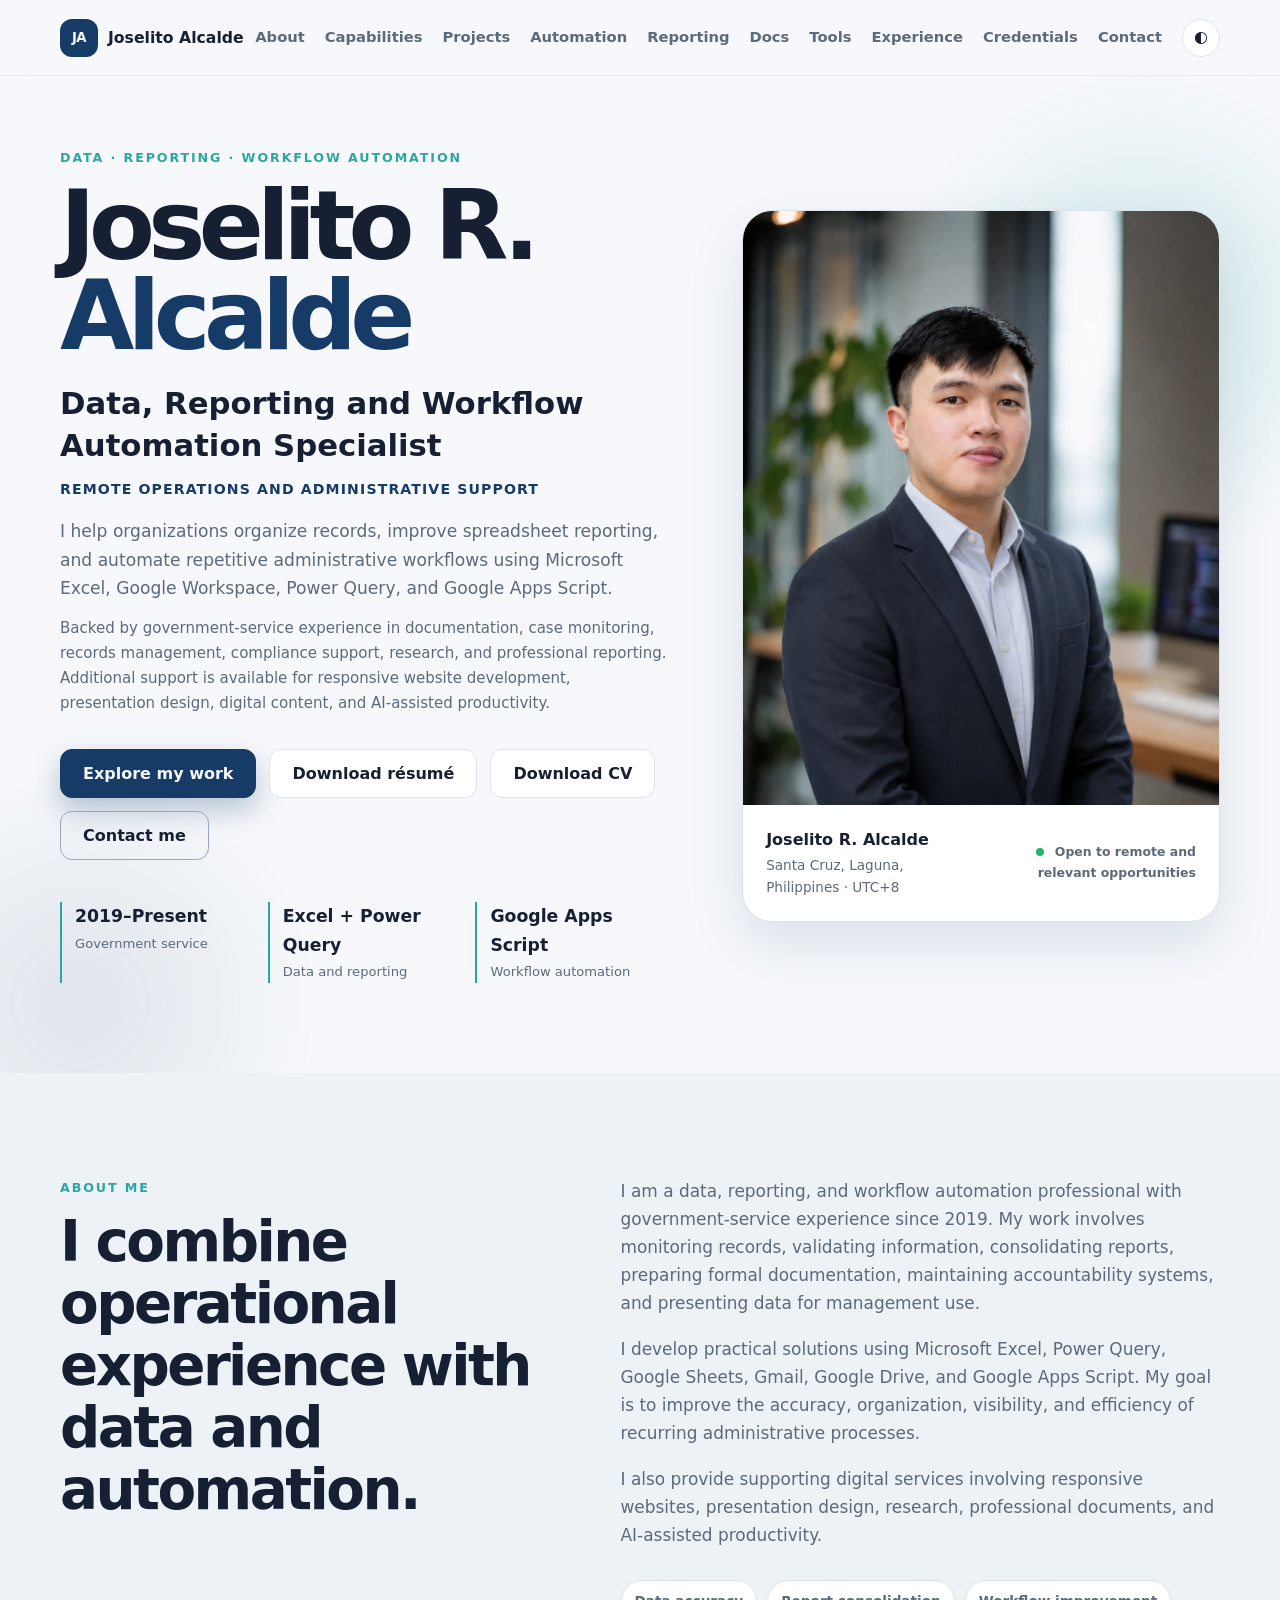
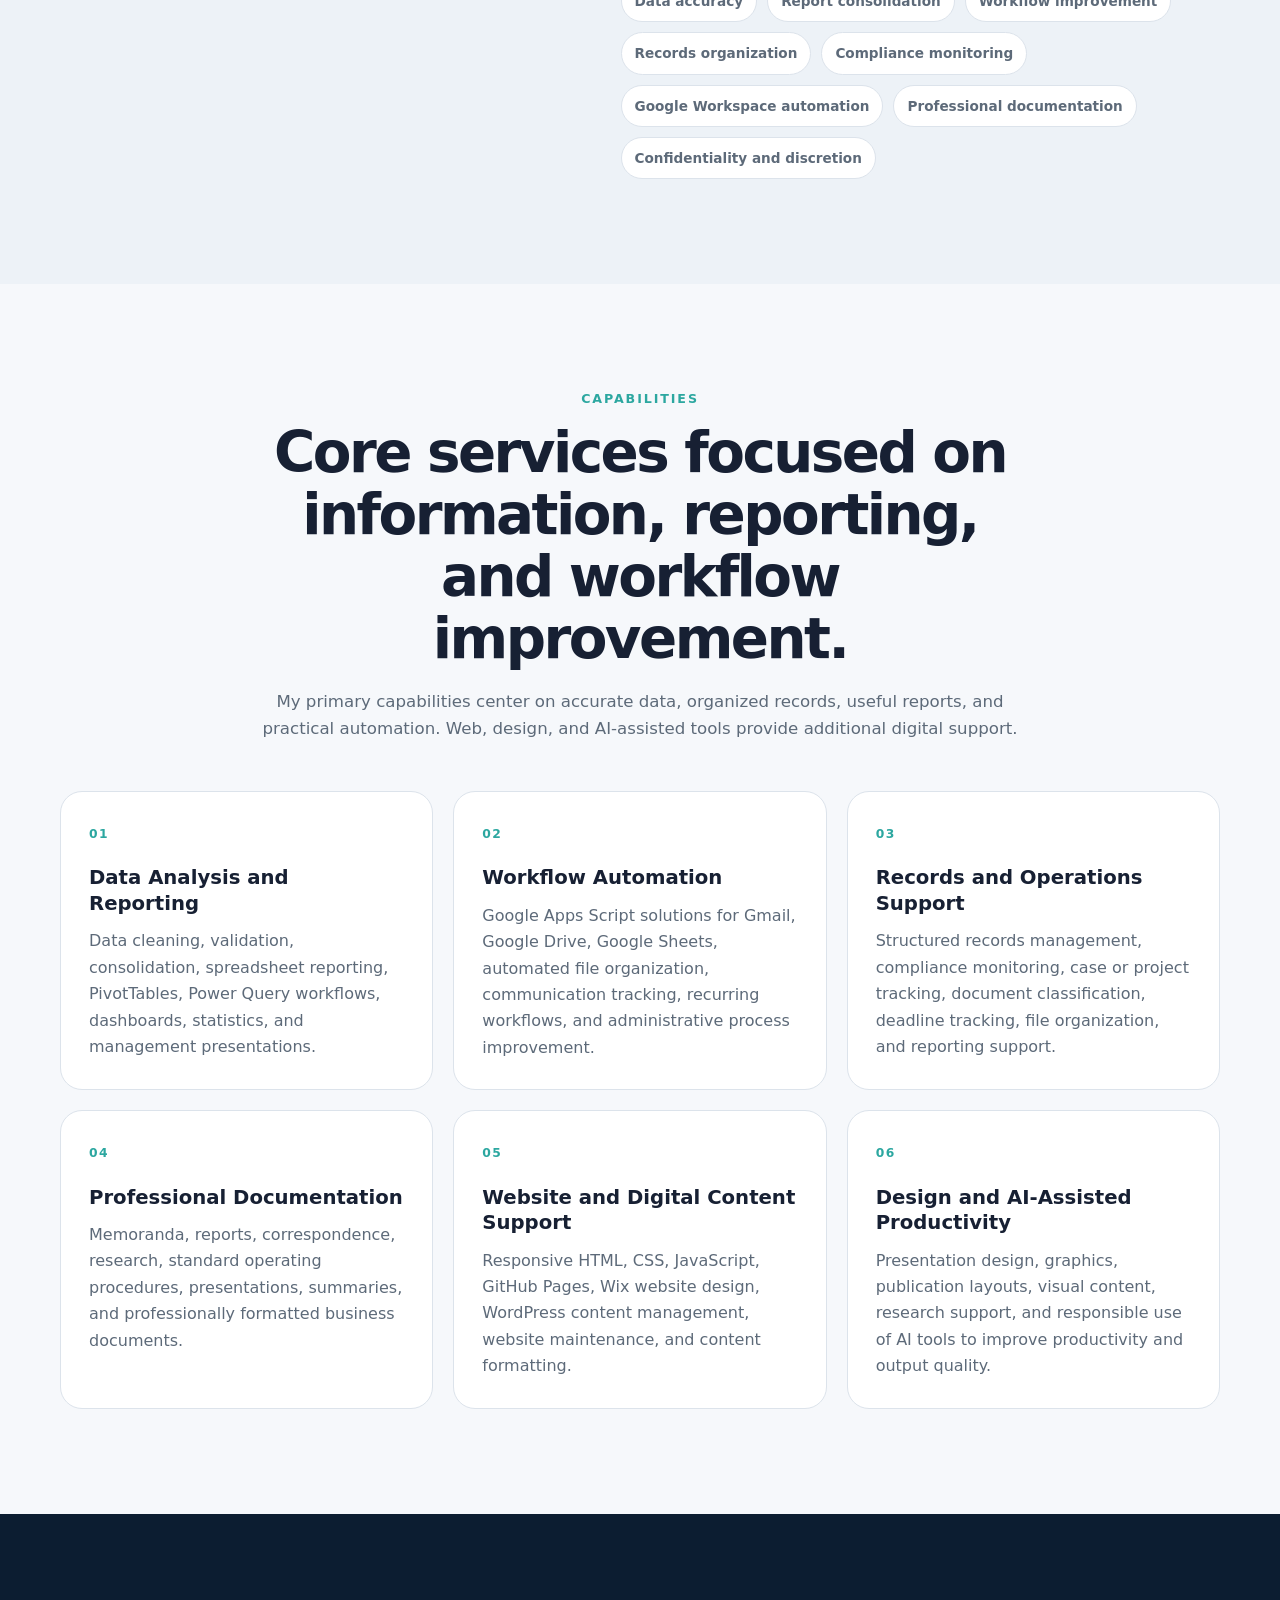
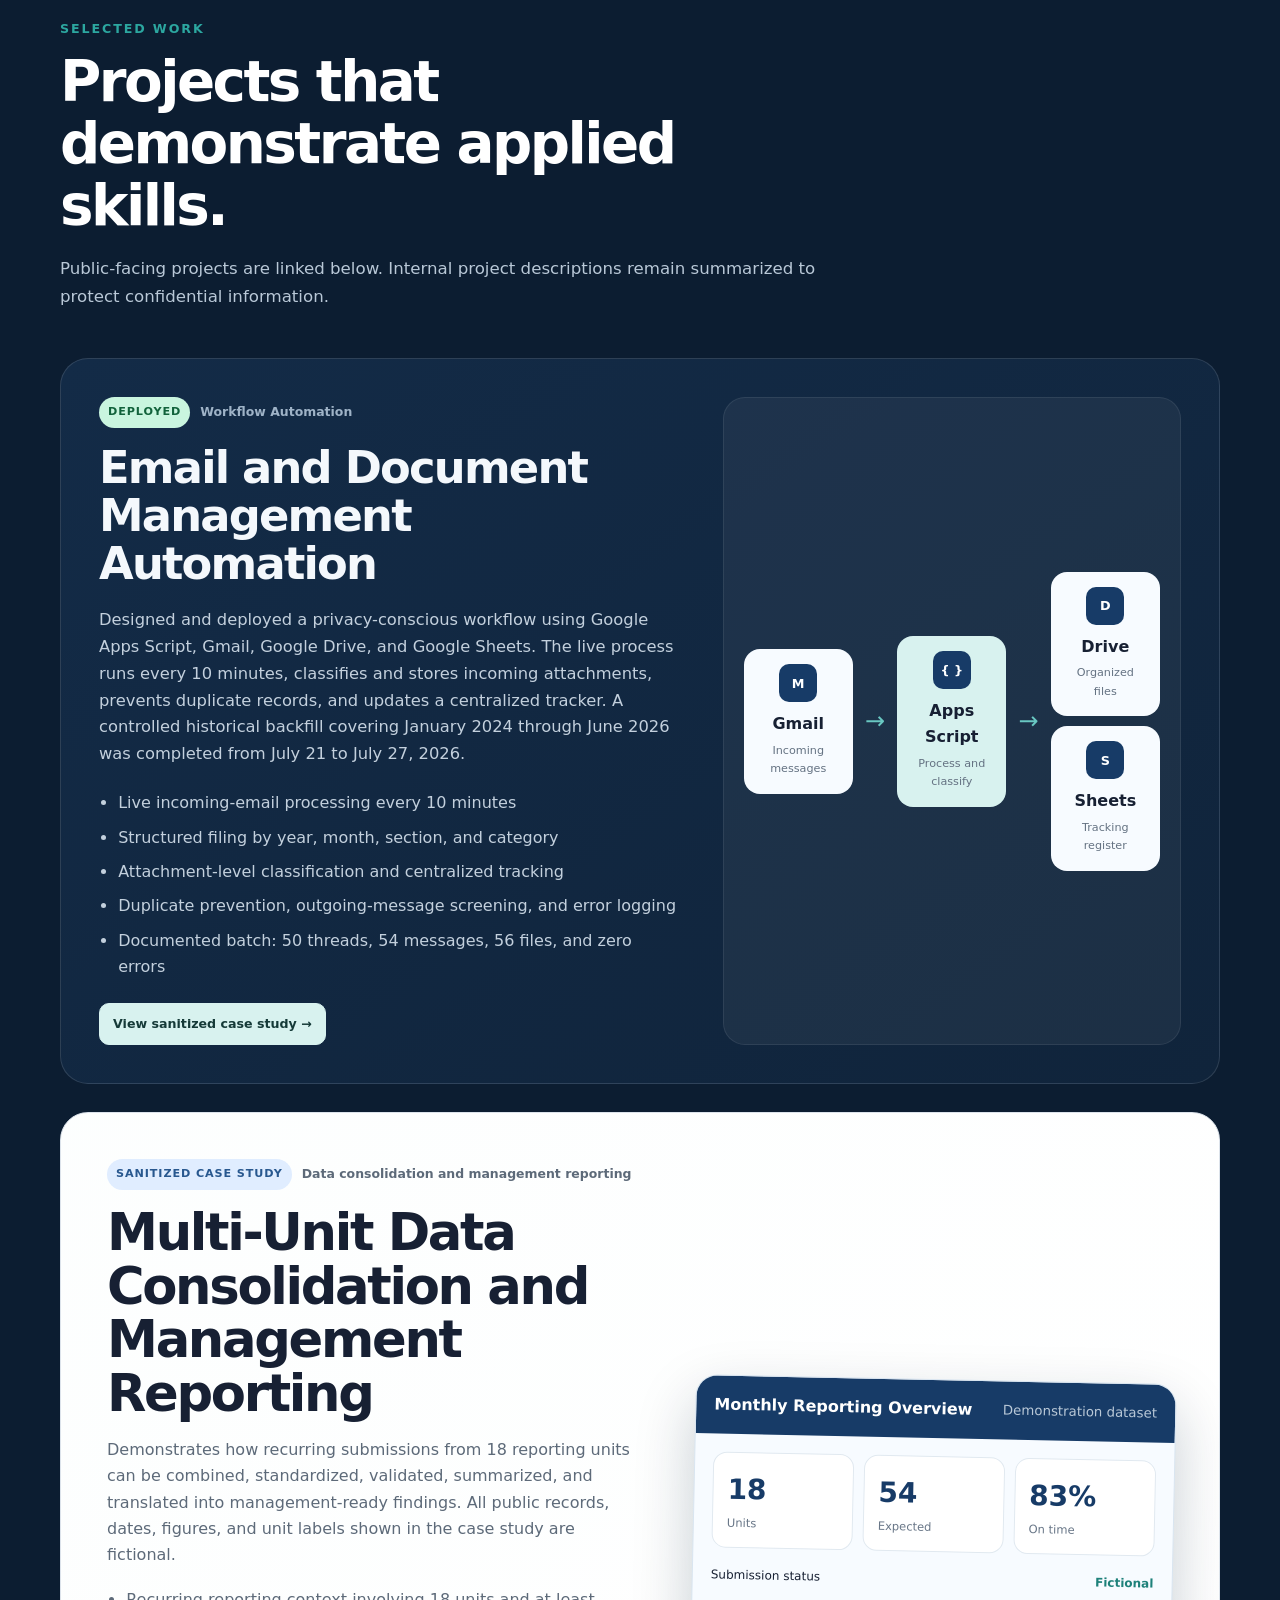
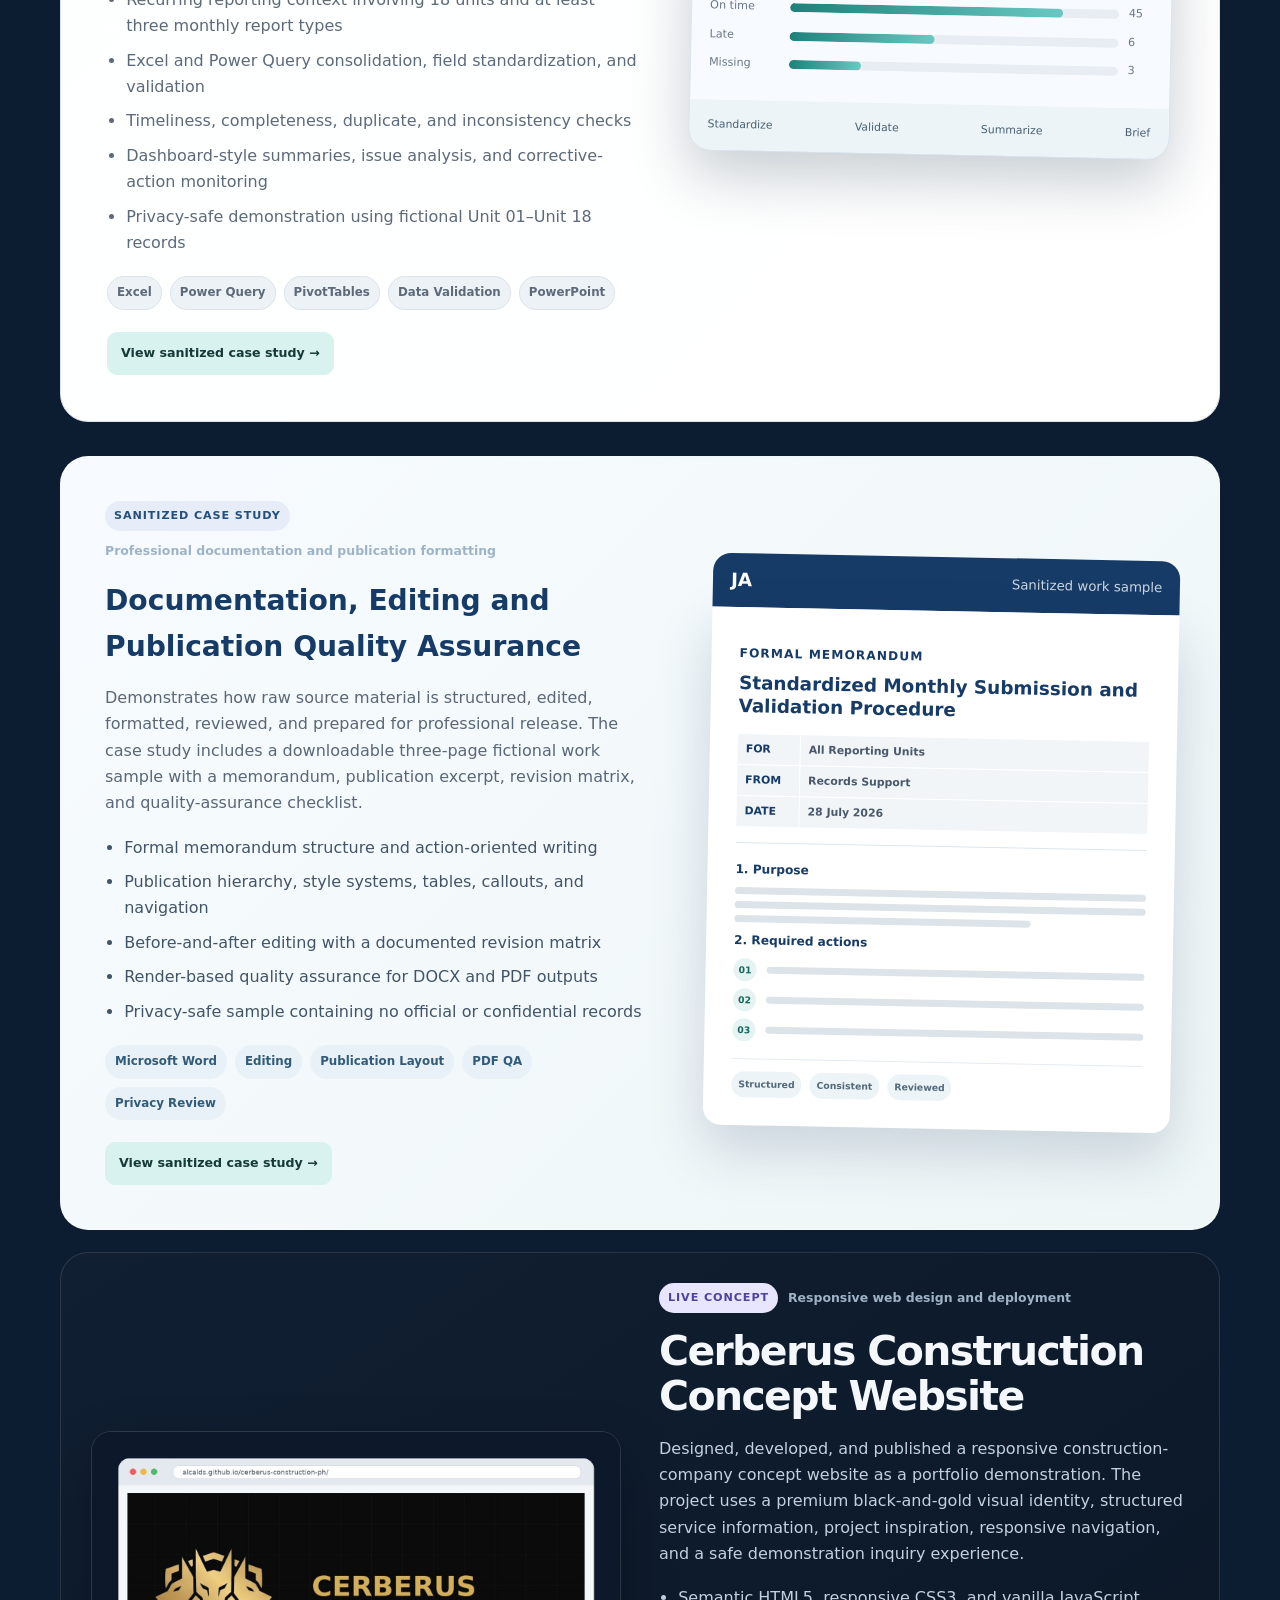
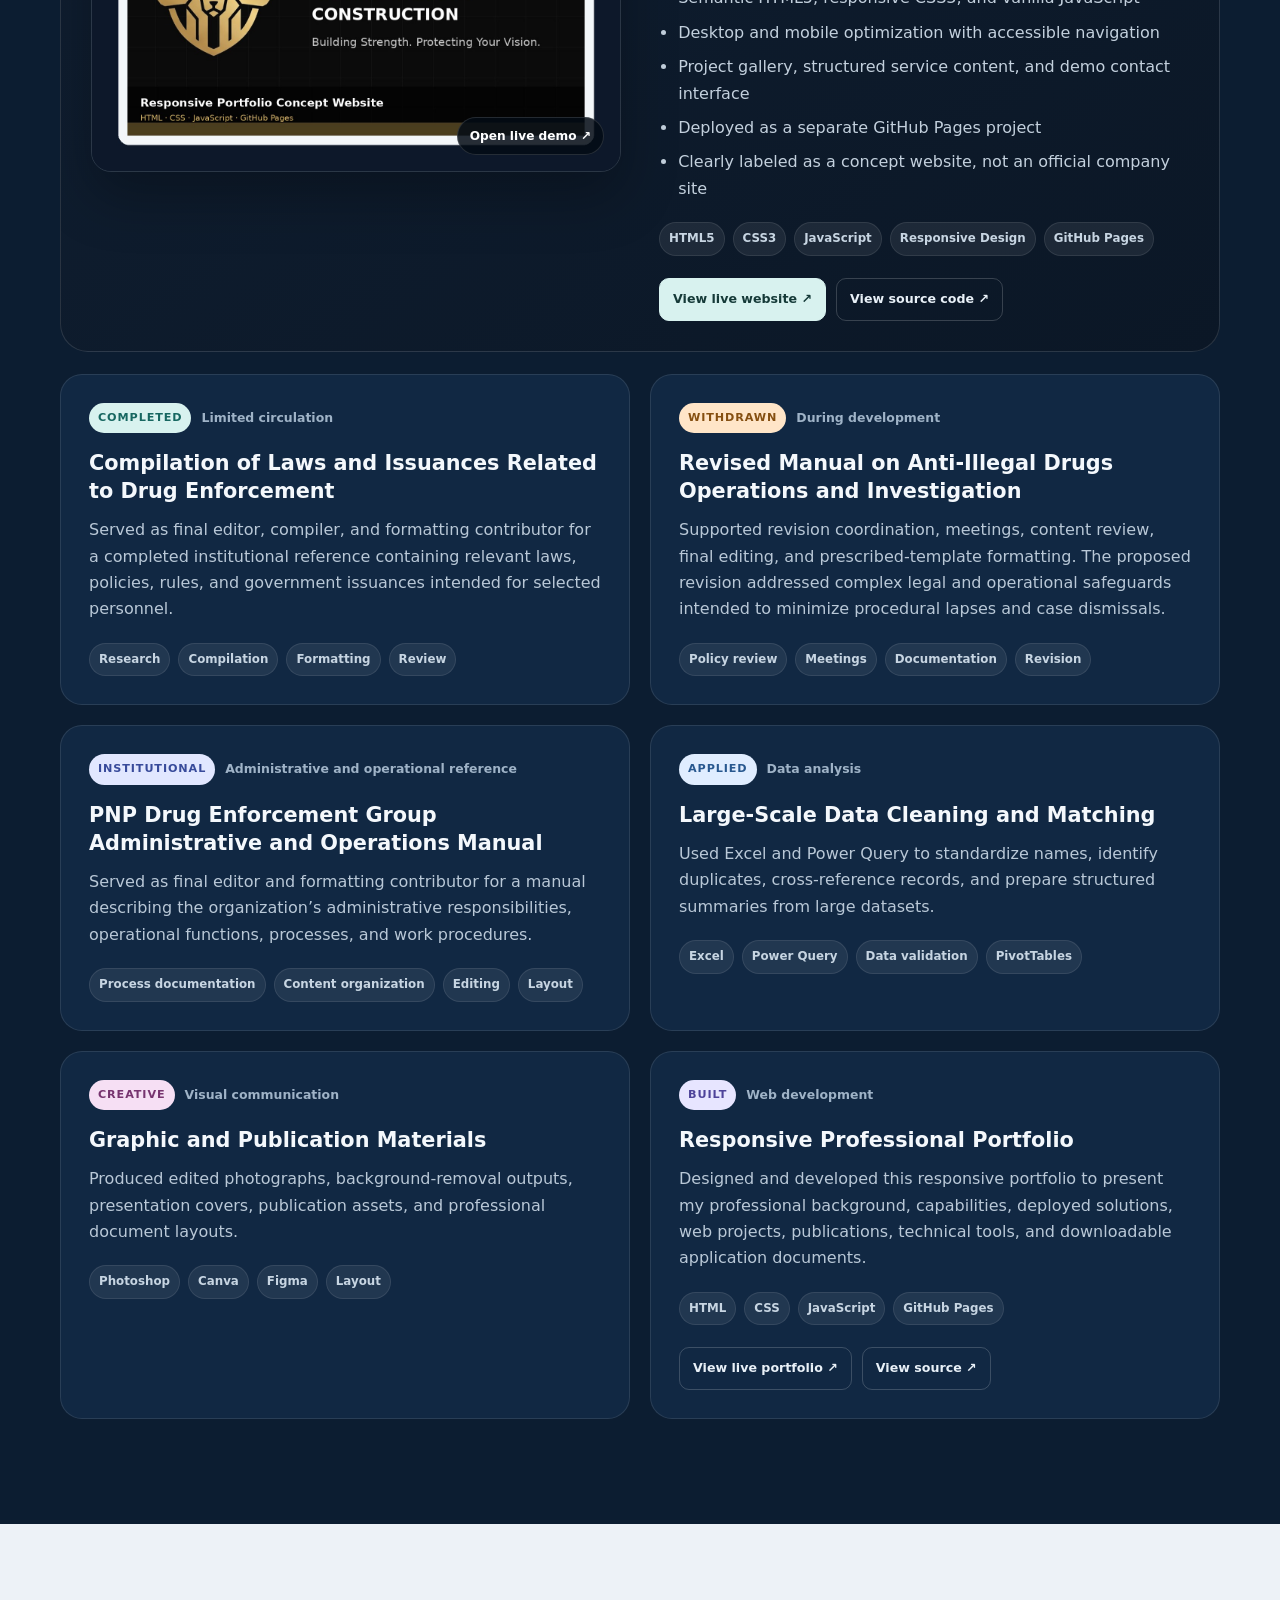
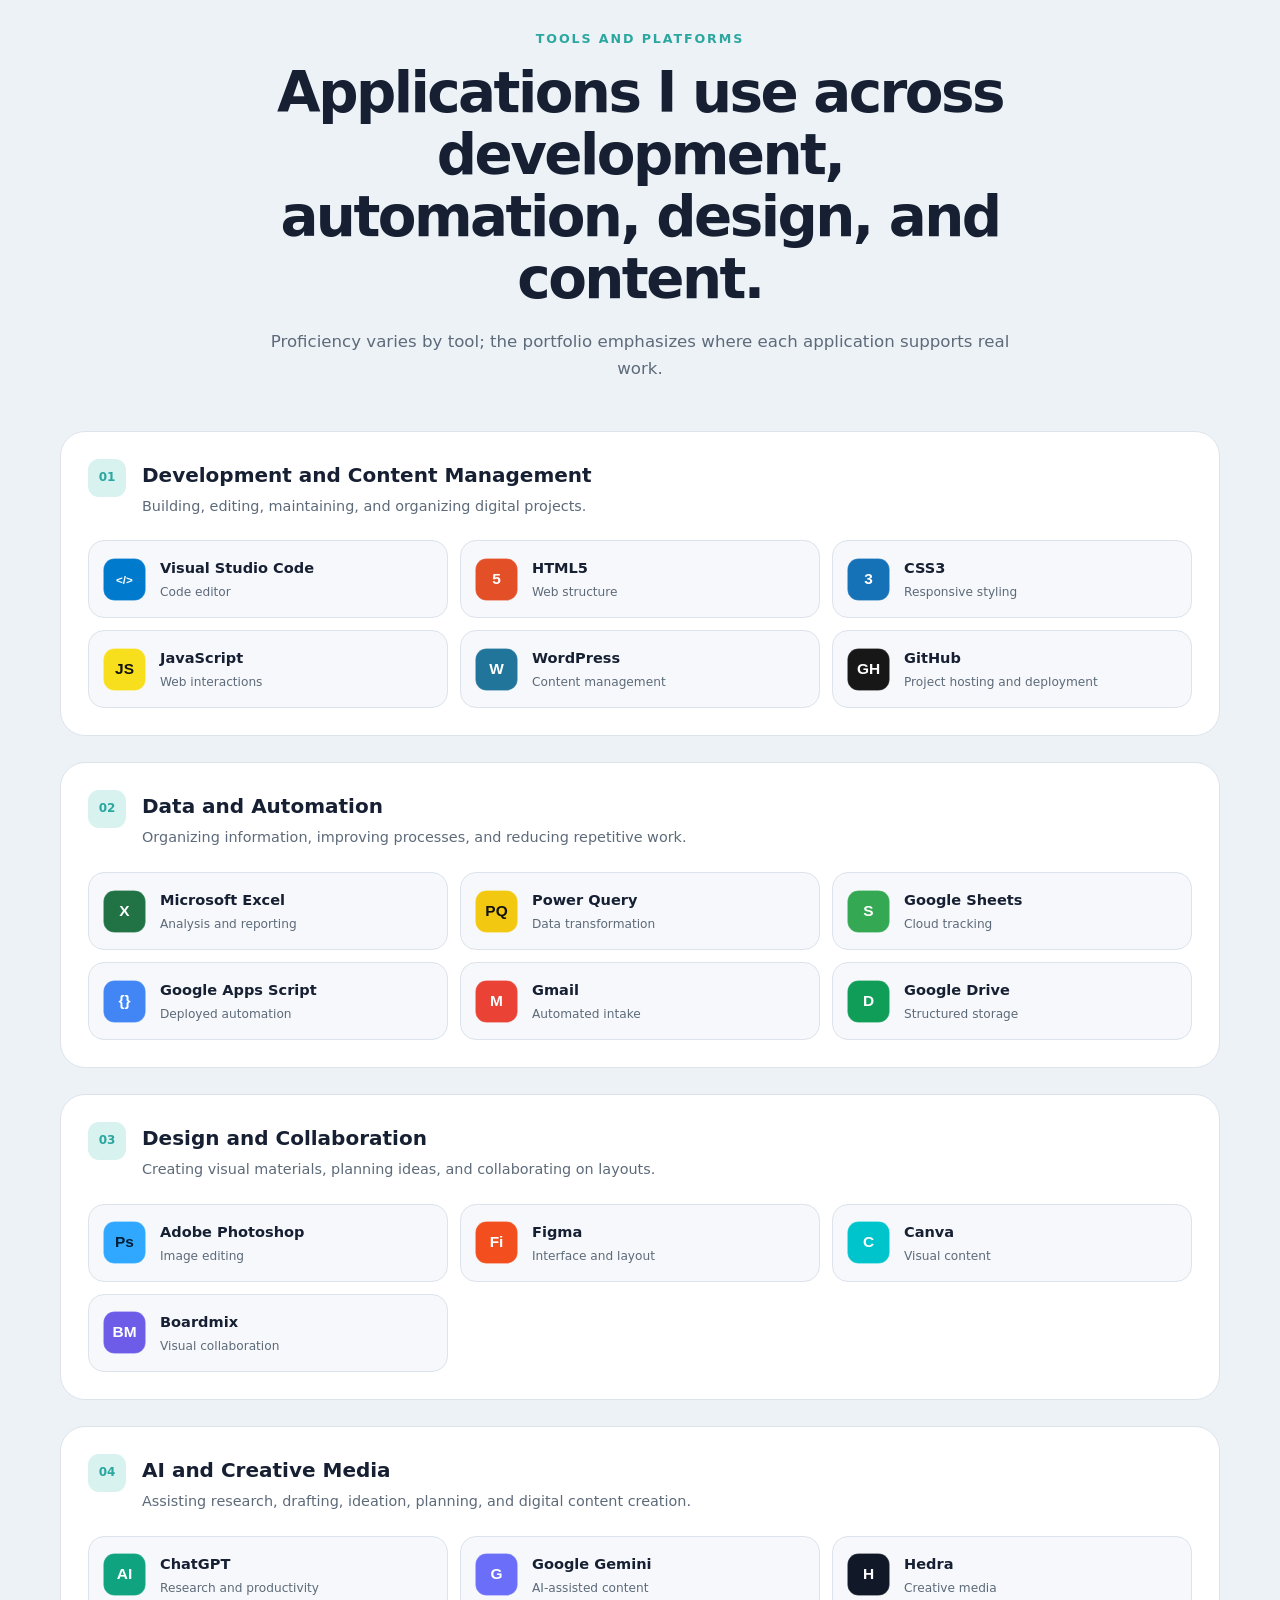
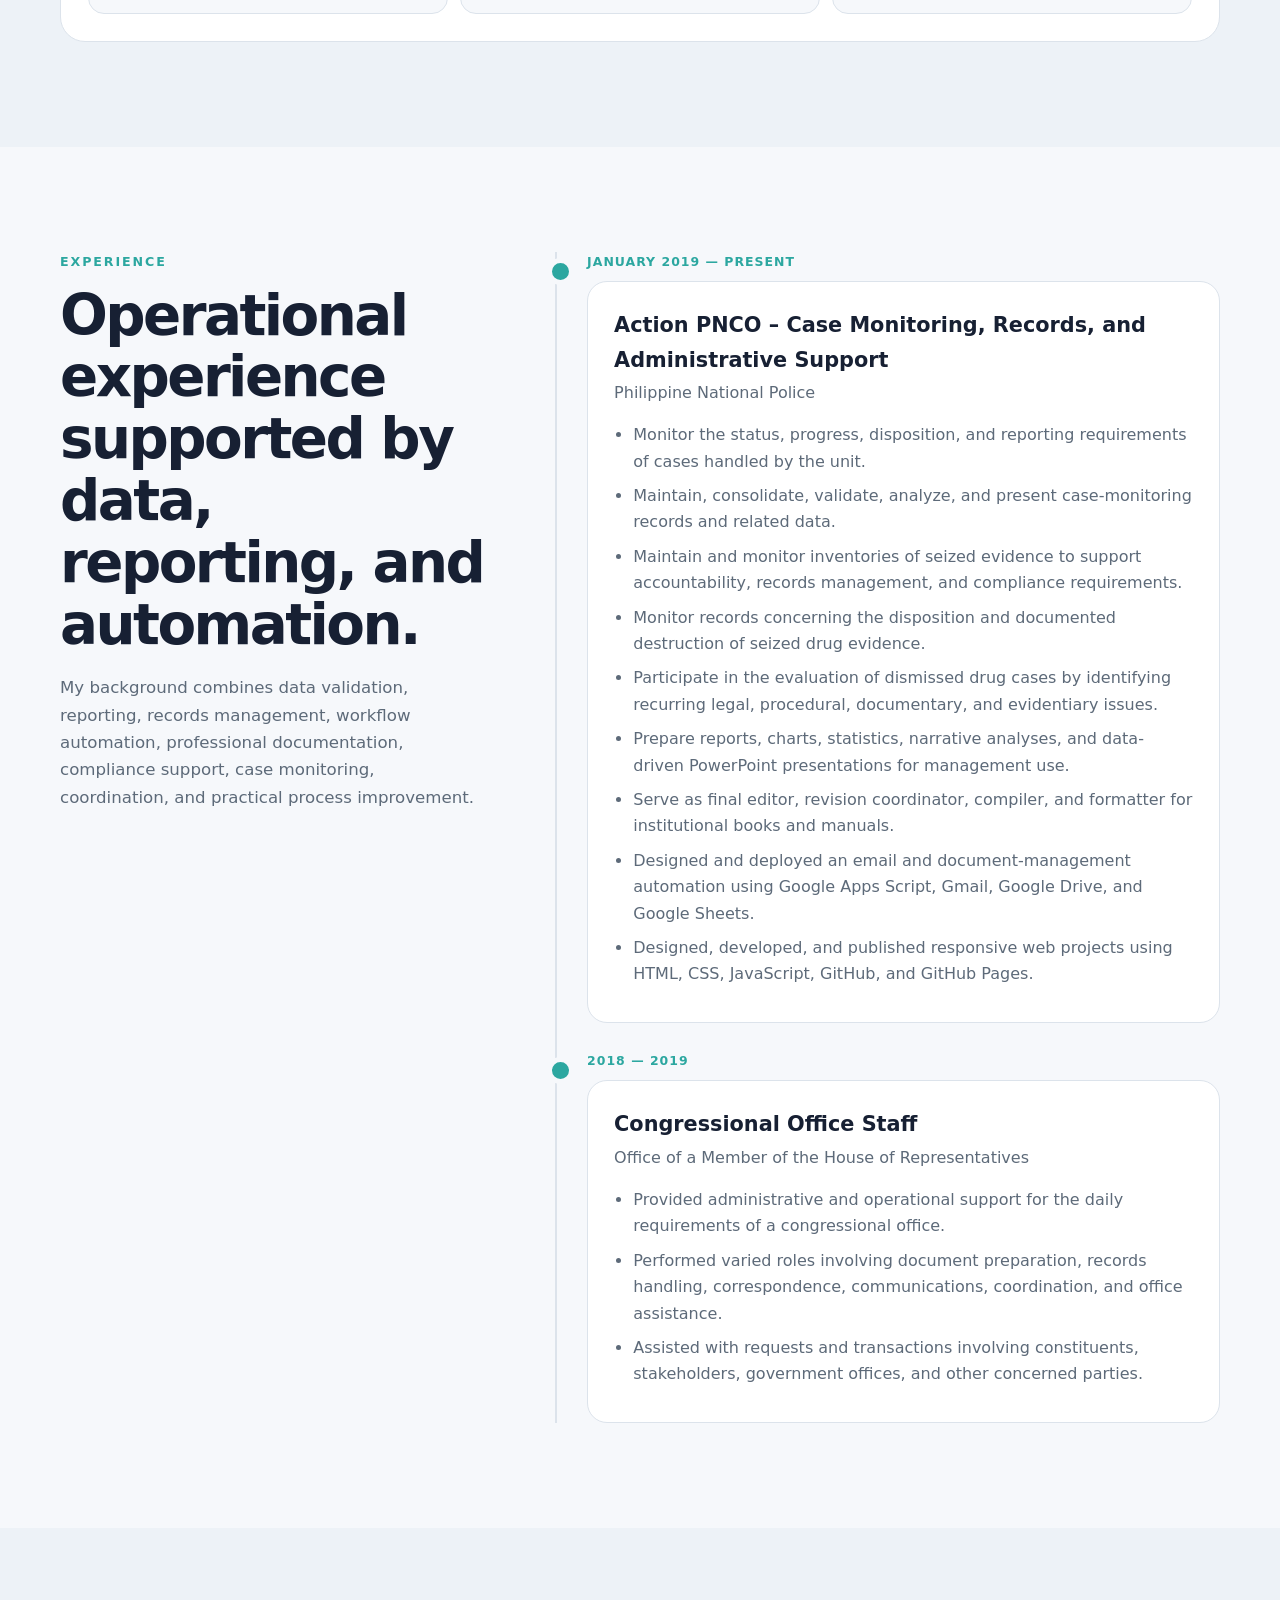
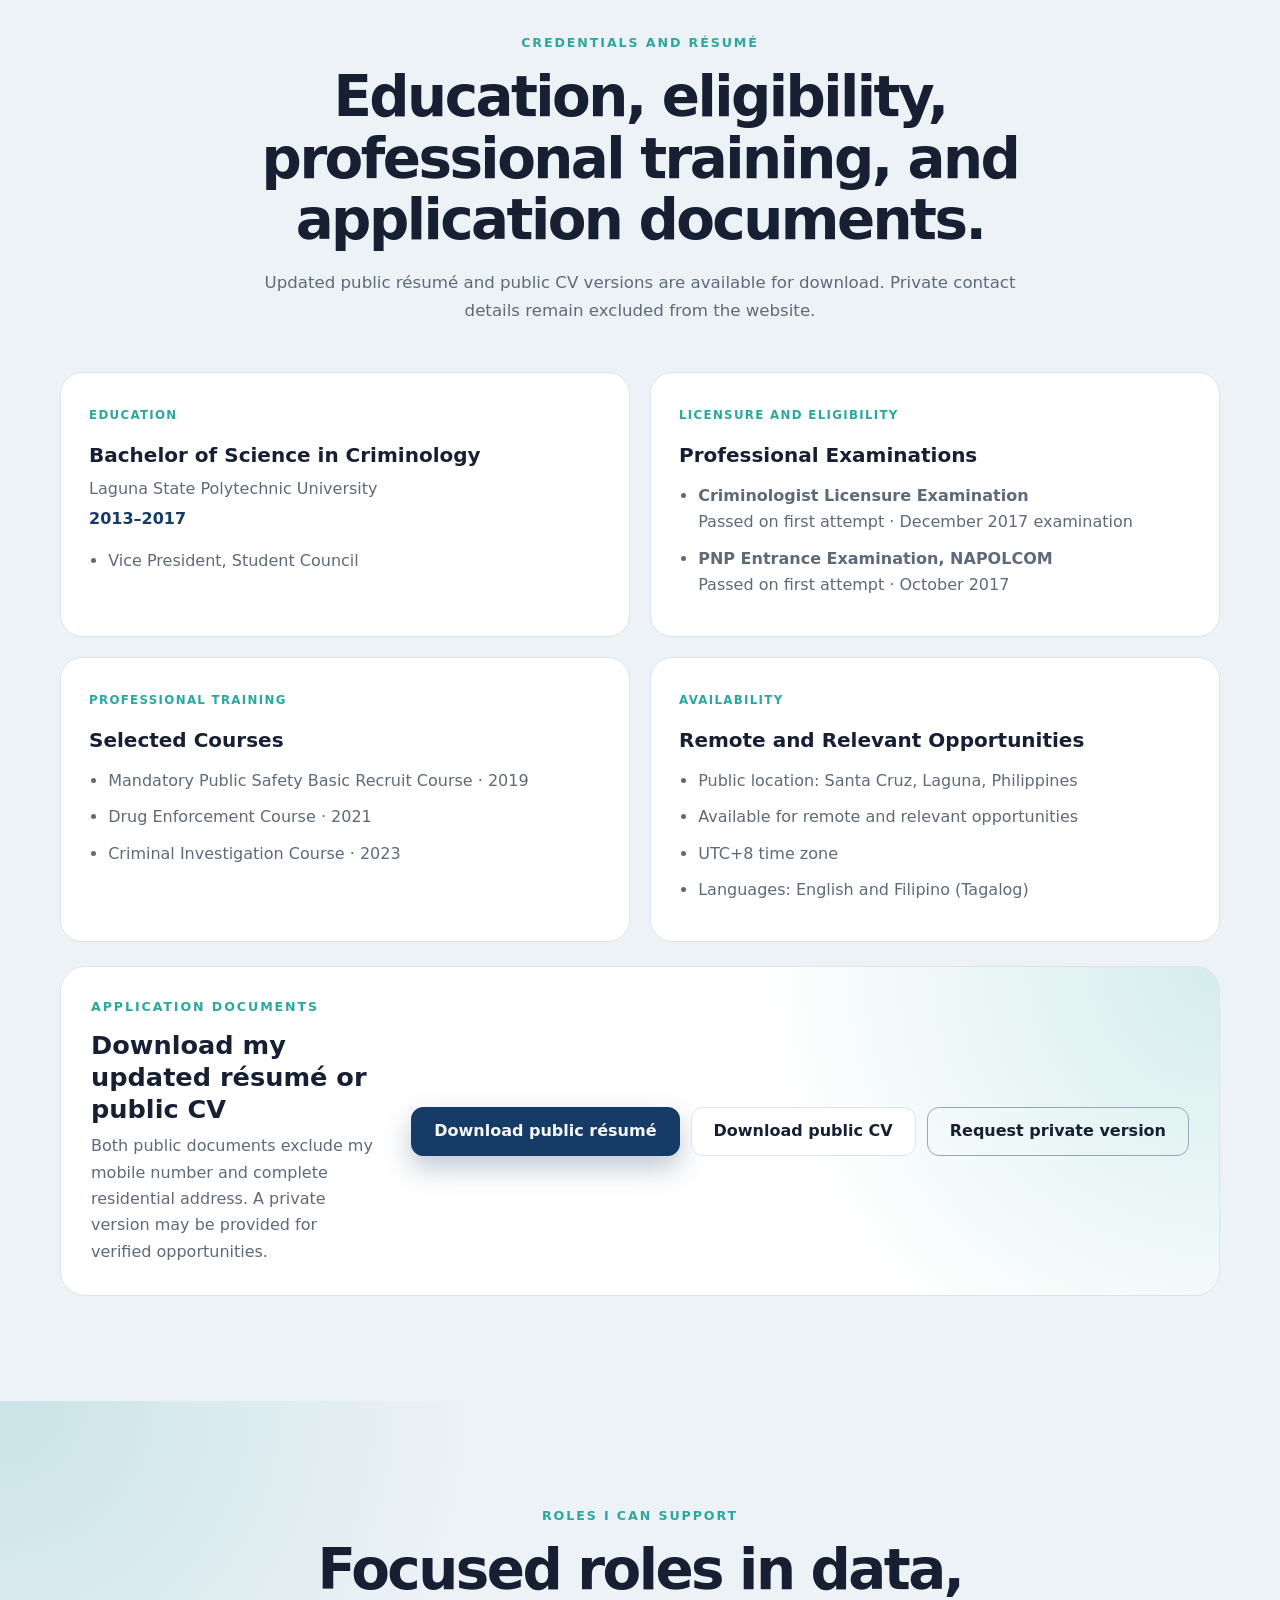
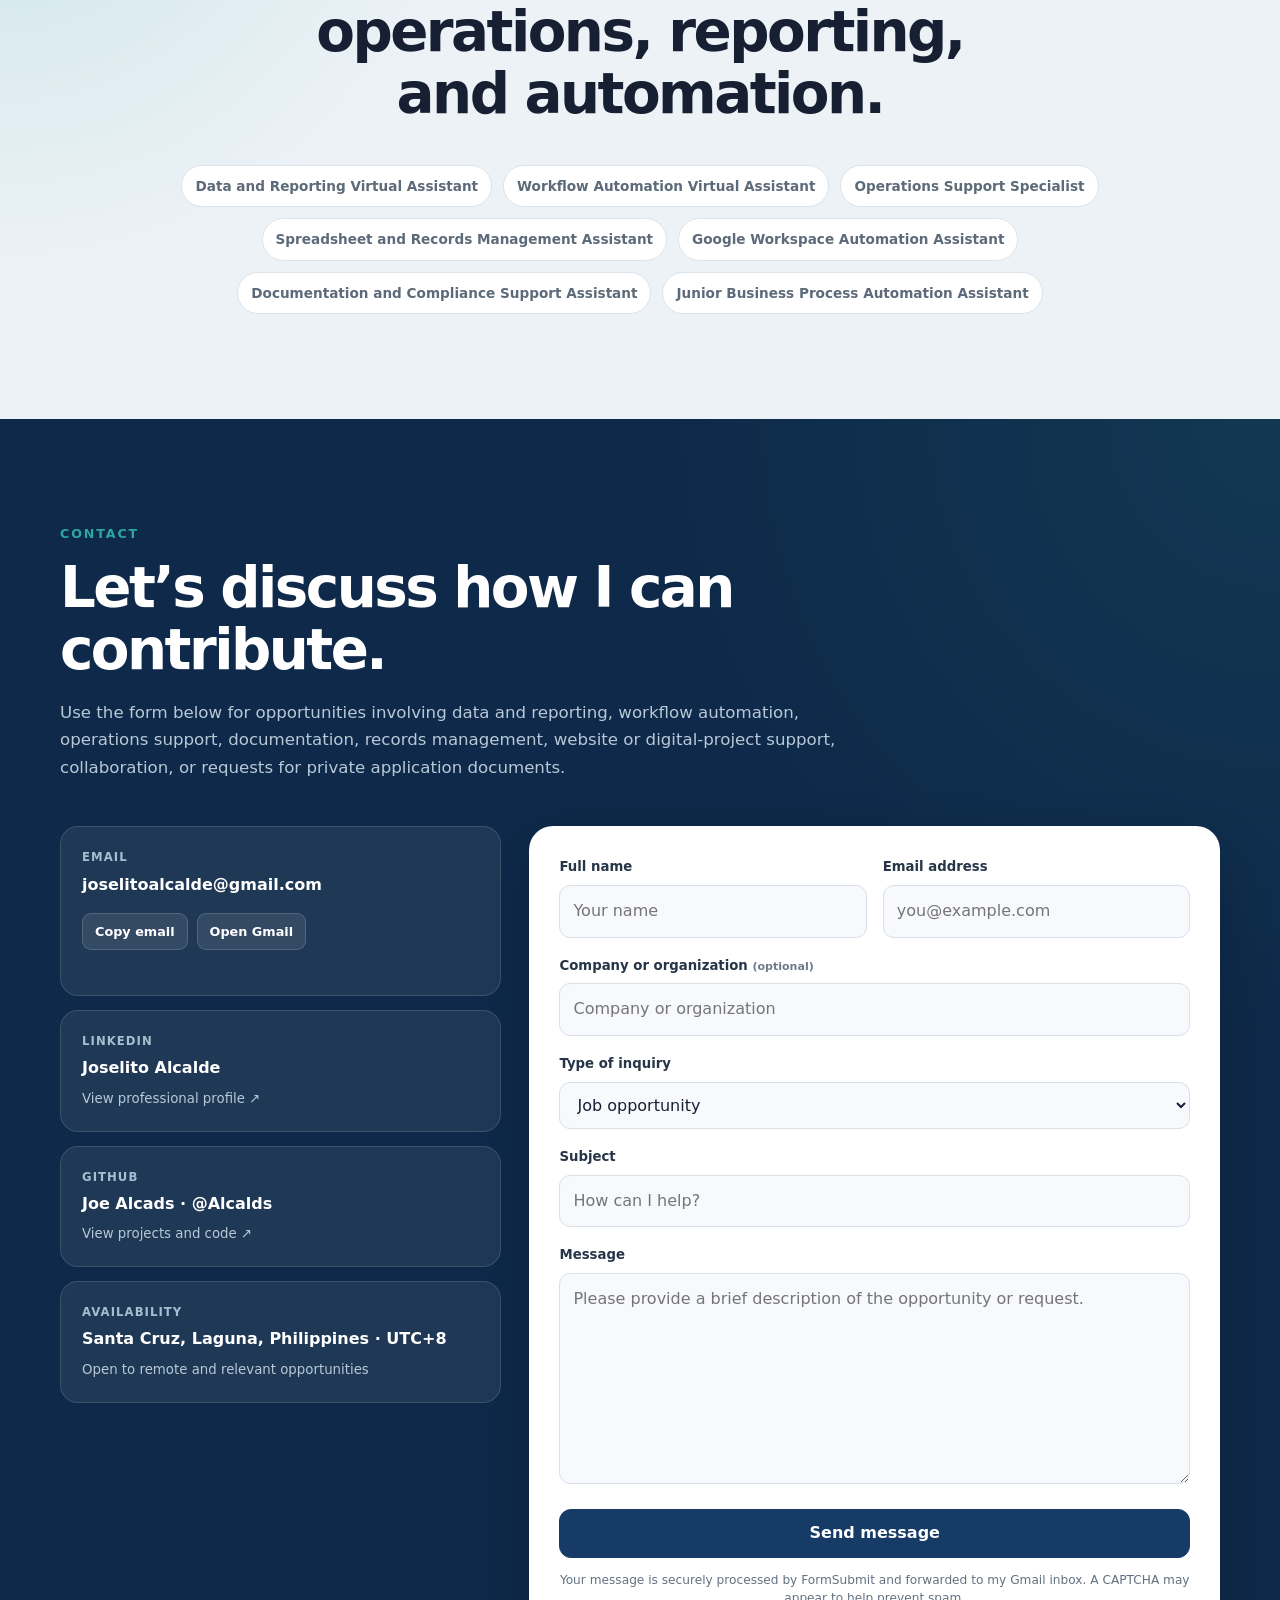
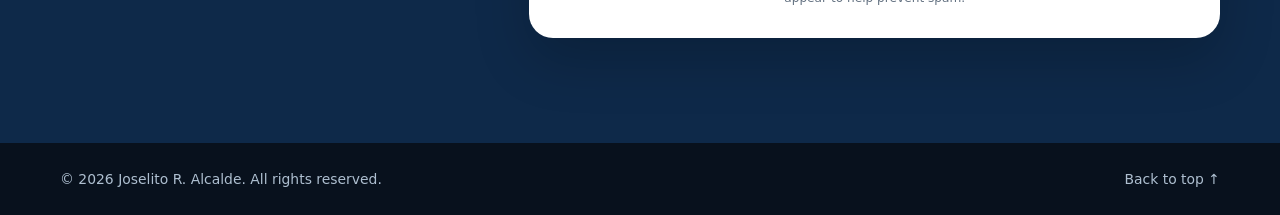
==== commit 6ebd0789: "Add documentation and publication formatting case study" ====
--- a/index.html
+++ b/index.html
@@ -74,7 +74,7 @@
 <div class="nav-menu" id="navMenu">
 <a href="#about">About</a>
 <a href="#capabilities">Capabilities</a>
-<a href="#projects">Projects</a><a href="automation-case-study.html">Automation</a><a href="data-reporting-case-study.html">Reporting</a>
+<a href="#projects">Projects</a><a href="automation-case-study.html">Automation</a><a href="data-reporting-case-study.html">Reporting</a><a href="documentation-formatting-case-study.html">Docs</a>
 <a href="#tools">Tools</a>
 <a href="#experience">Experience</a>
 <a href="#credentials">Credentials</a>
@@ -277,6 +277,38 @@
 </div>
 <div class="mini-dashboard-foot"><span>Standardize</span><span>Validate</span><span>Summarize</span><span>Brief</span></div>
 </div>
+</article><article class="documentation-project-showcase reveal">
+<div class="documentation-project-copy">
+<div class="project-meta">
+<span class="status status-docs">Sanitized case study</span>
+<span>Professional documentation and publication formatting</span>
+</div>
+<h3>Documentation, Editing and Publication Quality Assurance</h3>
+<p>Demonstrates how raw source material is structured, edited, formatted, reviewed, and prepared for professional release. The case study includes a downloadable three-page fictional work sample with a memorandum, publication excerpt, revision matrix, and quality-assurance checklist.</p>
+<ul class="project-points compact-points">
+<li>Formal memorandum structure and action-oriented writing</li>
+<li>Publication hierarchy, style systems, tables, callouts, and navigation</li>
+<li>Before-and-after editing with a documented revision matrix</li>
+<li>Render-based quality assurance for DOCX and PDF outputs</li>
+<li>Privacy-safe sample containing no official or confidential records</li>
+</ul>
+<div class="project-tags"><span>Microsoft Word</span><span>Editing</span><span>Publication Layout</span><span>PDF QA</span><span>Privacy Review</span></div>
+<div class="project-actions"><a class="project-button project-button-primary" href="documentation-formatting-case-study.html">View sanitized case study →</a></div>
+</div>
+<div aria-label="Preview of a fictional professionally formatted memorandum" class="documentation-mini-preview">
+<div class="doc-mini-bar"><span>JA</span><small>Sanitized work sample</small></div>
+<div class="doc-mini-sheet">
+<p class="doc-mini-kicker">FORMAL MEMORANDUM</p>
+<h4>Standardized Monthly Submission and Validation Procedure</h4>
+<div class="doc-mini-fields"><span>FOR</span><b>All Reporting Units</b><span>FROM</span><b>Records Support</b><span>DATE</span><b>28 July 2026</b></div>
+<div class="doc-mini-rule"></div>
+<p><strong>1. Purpose</strong></p>
+<i></i><i></i><i class="short"></i>
+<p><strong>2. Required actions</strong></p>
+<div class="doc-mini-actions"><span>01</span><i></i><span>02</span><i></i><span>03</span><i></i></div>
+<div class="doc-mini-footer"><span>Structured</span><span>Consistent</span><span>Reviewed</span></div>
+</div>
+</div>
 </article>
 <article class="web-project-showcase reveal">
 <a aria-label="Open the Cerberus Construction concept website in a new tab" class="web-project-preview" href="https://alcalds.github.io/cerberus-construction-ph/" rel="noopener noreferrer" target="_blank">
@@ -370,7 +402,6 @@
 <span>Excel</span><span>Power Query</span><span>Data validation</span><span>PivotTables</span>
 </div>
 </article>
-
 <article class="project-card reveal">
 <div class="project-meta">
 <span class="status status-design">Creative</span>
--- a/styles.css
+++ b/styles.css
@@ -2416,3 +2416,129 @@
   .before-after-head span:last-child { display: none; }
   .mini-kpi-row { grid-template-columns: 1fr; }
 }
+
+/* Version 9: documentation and publication-formatting case study */
+.documentation-project-showcase {
+  align-items: center;
+  background: linear-gradient(135deg, #f7fbff 0%, #eef6f7 100%);
+  border: 1px solid rgba(255,255,255,.12);
+  border-radius: 28px;
+  color: #172033;
+  display: grid;
+  gap: 54px;
+  grid-template-columns: 1.08fr .92fr;
+  margin-top: 28px;
+  overflow: hidden;
+  padding: 44px;
+}
+.documentation-project-copy h3 { color: #173b67; font-size: clamp(1.55rem, 2.2vw, 2.2rem); margin: 14px 0; }
+.documentation-project-copy > p { color: #596776; }
+.status-docs { background: #e6edf8; color: #244f7c; }
+.documentation-project-copy .project-points li { color: #425467; }
+.documentation-project-copy .project-tags span { background: #e8f1f7; color: #315b78; }
+.documentation-mini-preview { max-width: 490px; transform: rotate(1.1deg); }
+.doc-mini-bar { align-items: center; background: #173b67; border-radius: 18px 18px 0 0; color: #fff; display: flex; justify-content: space-between; padding: 12px 18px; }
+.doc-mini-bar span { font-size: 1.15rem; font-weight: 900; }
+.doc-mini-bar small { color: #c9d5e1; }
+.doc-mini-sheet { background: #fff; border-radius: 0 0 18px 18px; box-shadow: 0 24px 55px rgba(22,52,82,.18); min-height: 390px; padding: 28px; }
+.doc-mini-kicker { color: #1e817a; font-size: .67rem; font-weight: 900; letter-spacing: .09em; margin: 0; }
+.doc-mini-sheet h4 { color: #173b67; font-size: 1.15rem; line-height: 1.25; margin: 8px 0 17px; }
+.doc-mini-fields { display: grid; font-size: .68rem; gap: 1px; grid-template-columns: 62px 1fr; }
+.doc-mini-fields span, .doc-mini-fields b { background: #f1f5f8; padding: 6px 8px; }
+.doc-mini-fields span { color: #173b67; font-weight: 900; }
+.doc-mini-fields b { color: #49596b; font-weight: 700; }
+.doc-mini-rule { background: #dce6ed; height: 1px; margin: 16px 0; }
+.doc-mini-sheet > p { color: #173b67; font-size: .76rem; margin: 8px 0; }
+.doc-mini-sheet > i { background: #dce3e9; border-radius: 999px; display: block; height: 7px; margin: 7px 0; width: 100%; }
+.doc-mini-sheet > i.short { width: 72%; }
+.doc-mini-actions { align-items: center; display: grid; gap: 7px 9px; grid-template-columns: 24px 1fr; }
+.doc-mini-actions span { align-items: center; background: #e5f4f2; border-radius: 50%; color: #176761; display: flex; font-size: .58rem; font-weight: 900; height: 23px; justify-content: center; width: 23px; }
+.doc-mini-actions i { background: #dce3e9; border-radius: 999px; display: block; height: 7px; }
+.doc-mini-footer { border-top: 1px solid #e5ebf0; display: flex; gap: 8px; margin-top: 17px; padding-top: 12px; }
+.doc-mini-footer span { background: #edf4f8; border-radius: 999px; color: #53697a; font-size: .58rem; font-weight: 800; padding: 5px 7px; }
+
+.documentation-case-page .case-hero-copy h1 { font-size: clamp(2.75rem, 5vw, 4.8rem); }
+.documentation-case-hero { background: linear-gradient(150deg, var(--surface-soft), color-mix(in srgb, var(--surface) 78%, #d8e8f3)); }
+.doc-workflow-grid { display: grid; gap: 16px; grid-template-columns: repeat(3, 1fr); margin-top: 42px; }
+.doc-workflow-grid article { background: rgba(255,255,255,.08); border: 1px solid rgba(255,255,255,.12); border-radius: 19px; padding: 24px; }
+.doc-workflow-grid article > span { color: #6fd0c9; font-size: .75rem; font-weight: 900; }
+.doc-workflow-grid h3 { color: #fff; margin: 12px 0 7px; }
+.doc-workflow-grid p { color: #c7d2dd; font-size: .88rem; margin: 0; }
+
+.document-preview-grid { display: grid; gap: 24px; grid-template-columns: repeat(3, 1fr); margin-top: 44px; }
+.document-page-card { background: var(--surface); border: 1px solid var(--border); border-radius: 22px; color: inherit; overflow: hidden; text-decoration: none; transition: transform .25s ease, box-shadow .25s ease; }
+.document-page-card:hover { box-shadow: var(--shadow); transform: translateY(-5px); }
+.page-image-wrap { aspect-ratio: 8.5 / 11; background: #e8eef3; border-bottom: 1px solid var(--border); overflow: hidden; }
+.page-image-wrap img { display: block; height: 100%; object-fit: cover; object-position: top; width: 100%; }
+.document-page-card > div:last-child { padding: 22px; }
+.document-page-card > div:last-child > span { color: var(--accent); font-size: .72rem; font-weight: 900; letter-spacing: .08em; text-transform: uppercase; }
+.document-page-card h3 { color: var(--primary); margin: 7px 0; }
+.document-page-card p { color: var(--muted); font-size: .84rem; margin: 0; }
+.sample-download-panel { align-items: center; background: var(--surface-soft); border: 1px solid var(--border); border-radius: 20px; display: flex; gap: 24px; justify-content: space-between; margin-top: 28px; padding: 25px 28px; }
+.sample-download-panel h3 { color: var(--primary); margin: 3px 0; }
+.sample-download-panel p { color: var(--muted); margin: 0; }
+
+.editing-layout, .formatting-judgment-layout, .publication-layout, .quality-layout { align-items: start; display: grid; gap: 68px; grid-template-columns: .74fr 1.26fr; }
+.editing-comparison { display: grid; gap: 14px; grid-template-columns: 1fr 1fr; }
+.editing-comparison article { border-radius: 19px; padding: 23px; }
+.editing-comparison article > span { display: block; font-size: .7rem; font-weight: 900; letter-spacing: .08em; margin-bottom: 10px; text-transform: uppercase; }
+.editing-comparison article p { font-size: .91rem; line-height: 1.68; margin: 0; }
+.editing-source { background: #eef1f4; color: #586676; }
+.editing-source > span { color: #6e7d8c; }
+.editing-final { background: #f1f7fb; border: 1px solid #d9e7f1; color: #172033; }
+.editing-final > span { color: #173b67; }
+.editing-reasons { display: grid; gap: 1px; grid-column: 1 / -1; grid-template-columns: repeat(2, 1fr); overflow: hidden; border: 1px solid var(--border); border-radius: 17px; background: var(--border); }
+.editing-reasons > div { background: var(--surface); padding: 17px; }
+.editing-reasons strong, .editing-reasons span { display: block; }
+.editing-reasons strong { color: var(--primary); font-size: .82rem; }
+.editing-reasons span { color: var(--muted); font-size: .76rem; margin-top: 3px; }
+
+.formatting-decision-cards { display: grid; gap: 15px; grid-template-columns: repeat(2, 1fr); }
+.formatting-decision-cards article { background: var(--surface); border: 1px solid var(--border); border-radius: 18px; padding: 22px; }
+.formatting-decision-cards span, .formatting-decision-cards strong { display: block; }
+.formatting-decision-cards span { color: var(--accent); font-size: .69rem; font-weight: 900; letter-spacing: .07em; text-transform: uppercase; }
+.formatting-decision-cards strong { color: var(--primary); font-size: .96rem; margin: 7px 0; }
+.formatting-decision-cards p { color: var(--muted); font-size: .82rem; margin: 0; }
+
+.publication-status-list { display: grid; gap: 13px; }
+.publication-status-list article { align-items: center; background: rgba(255,255,255,.07); border: 1px solid rgba(255,255,255,.12); border-radius: 18px; display: grid; gap: 17px; grid-template-columns: 42px 1fr auto; padding: 18px; }
+.pub-index { align-items: center; background: rgba(111,208,201,.14); border-radius: 50%; color: #6fd0c9; display: inline-flex; font-size: .72rem; font-weight: 900; height: 40px; justify-content: center; width: 40px; }
+.publication-status-list strong { color: #fff; }
+.publication-status-list p { color: #c7d2dd; font-size: .79rem; margin: 4px 0 0; }
+.publication-status-list em { background: rgba(255,255,255,.1); border-radius: 999px; color: #dce7ef; font-size: .69rem; font-style: normal; font-weight: 800; padding: 7px 10px; white-space: nowrap; }
+
+.quality-checklist { display: grid; gap: 1px; grid-template-columns: repeat(2, 1fr); overflow: hidden; border: 1px solid var(--border); border-radius: 20px; background: var(--border); }
+.quality-checklist > div { background: var(--surface); padding: 21px; }
+.quality-checklist strong, .quality-checklist span { display: block; }
+.quality-checklist strong { color: var(--primary); font-size: .88rem; }
+.quality-checklist strong::before { color: var(--accent); content: '✓ '; }
+.quality-checklist span { color: var(--muted); font-size: .78rem; margin-top: 4px; }
+
+@media (max-width: 1040px) {
+  .documentation-project-showcase { grid-template-columns: 1fr; }
+  .documentation-mini-preview { max-width: 610px; transform: none; }
+  .doc-workflow-grid { grid-template-columns: repeat(2, 1fr); }
+  .document-preview-grid { grid-template-columns: repeat(2, 1fr); }
+  .document-page-card:last-child { grid-column: 1 / -1; max-width: 50%; justify-self: center; }
+}
+@media (max-width: 900px) {
+  .editing-layout, .formatting-judgment-layout, .publication-layout, .quality-layout { grid-template-columns: 1fr; }
+}
+@media (max-width: 720px) {
+  .documentation-project-showcase { padding: 28px; }
+  .doc-workflow-grid, .document-preview-grid { grid-template-columns: 1fr; }
+  .document-page-card:last-child { grid-column: auto; max-width: none; }
+  .sample-download-panel { align-items: flex-start; flex-direction: column; }
+  .editing-comparison, .formatting-decision-cards, .quality-checklist { grid-template-columns: 1fr; }
+  .editing-reasons { grid-template-columns: 1fr; }
+  .publication-status-list article { align-items: start; grid-template-columns: 42px 1fr; }
+  .publication-status-list em { grid-column: 2; justify-self: start; }
+}
+@media (max-width: 620px) {
+  .documentation-case-page .case-hero-copy h1 { font-size: clamp(2.55rem, 12vw, 3.45rem); }
+  .doc-mini-sheet { min-height: 360px; padding: 22px; }
+  .sample-download-panel .button { width: 100%; }
+}
+
+/* Keep anchored sections clear of the fixed navigation bar. */
+section[id] { scroll-margin-top: 88px; }
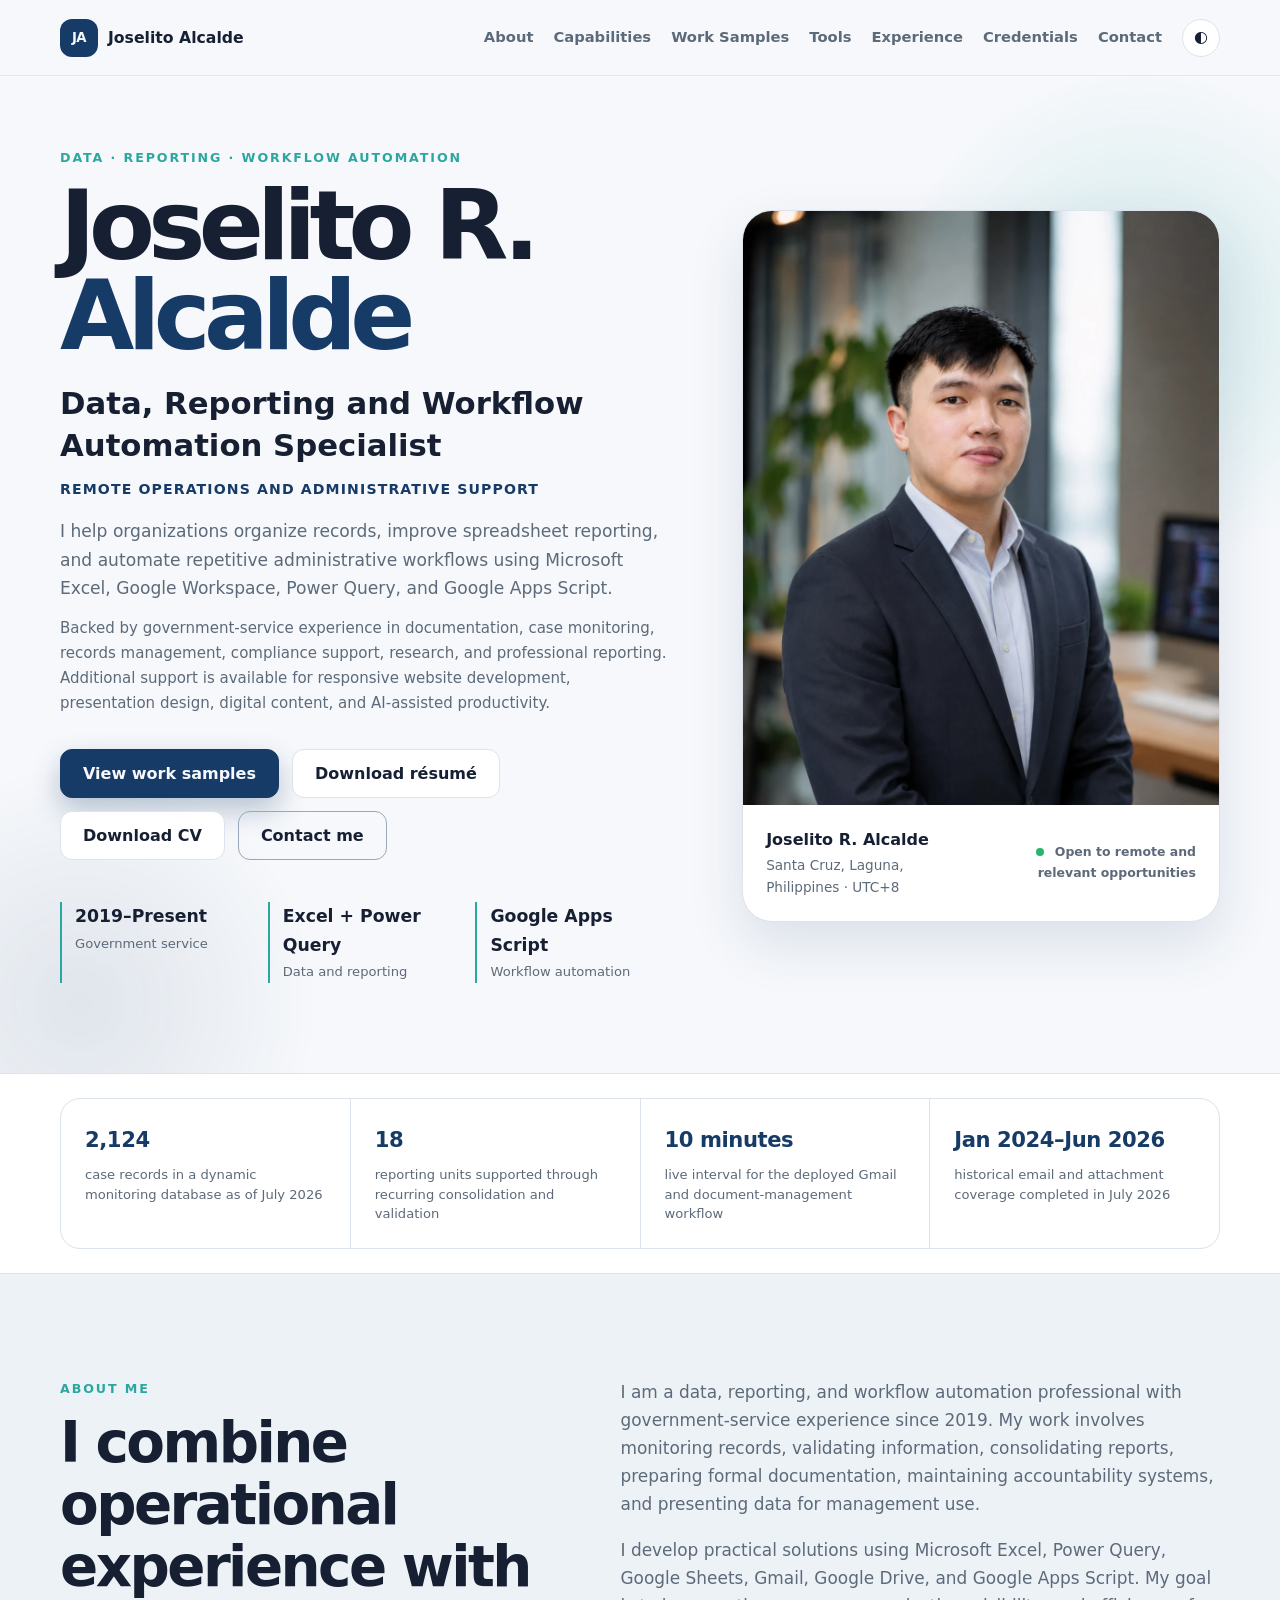
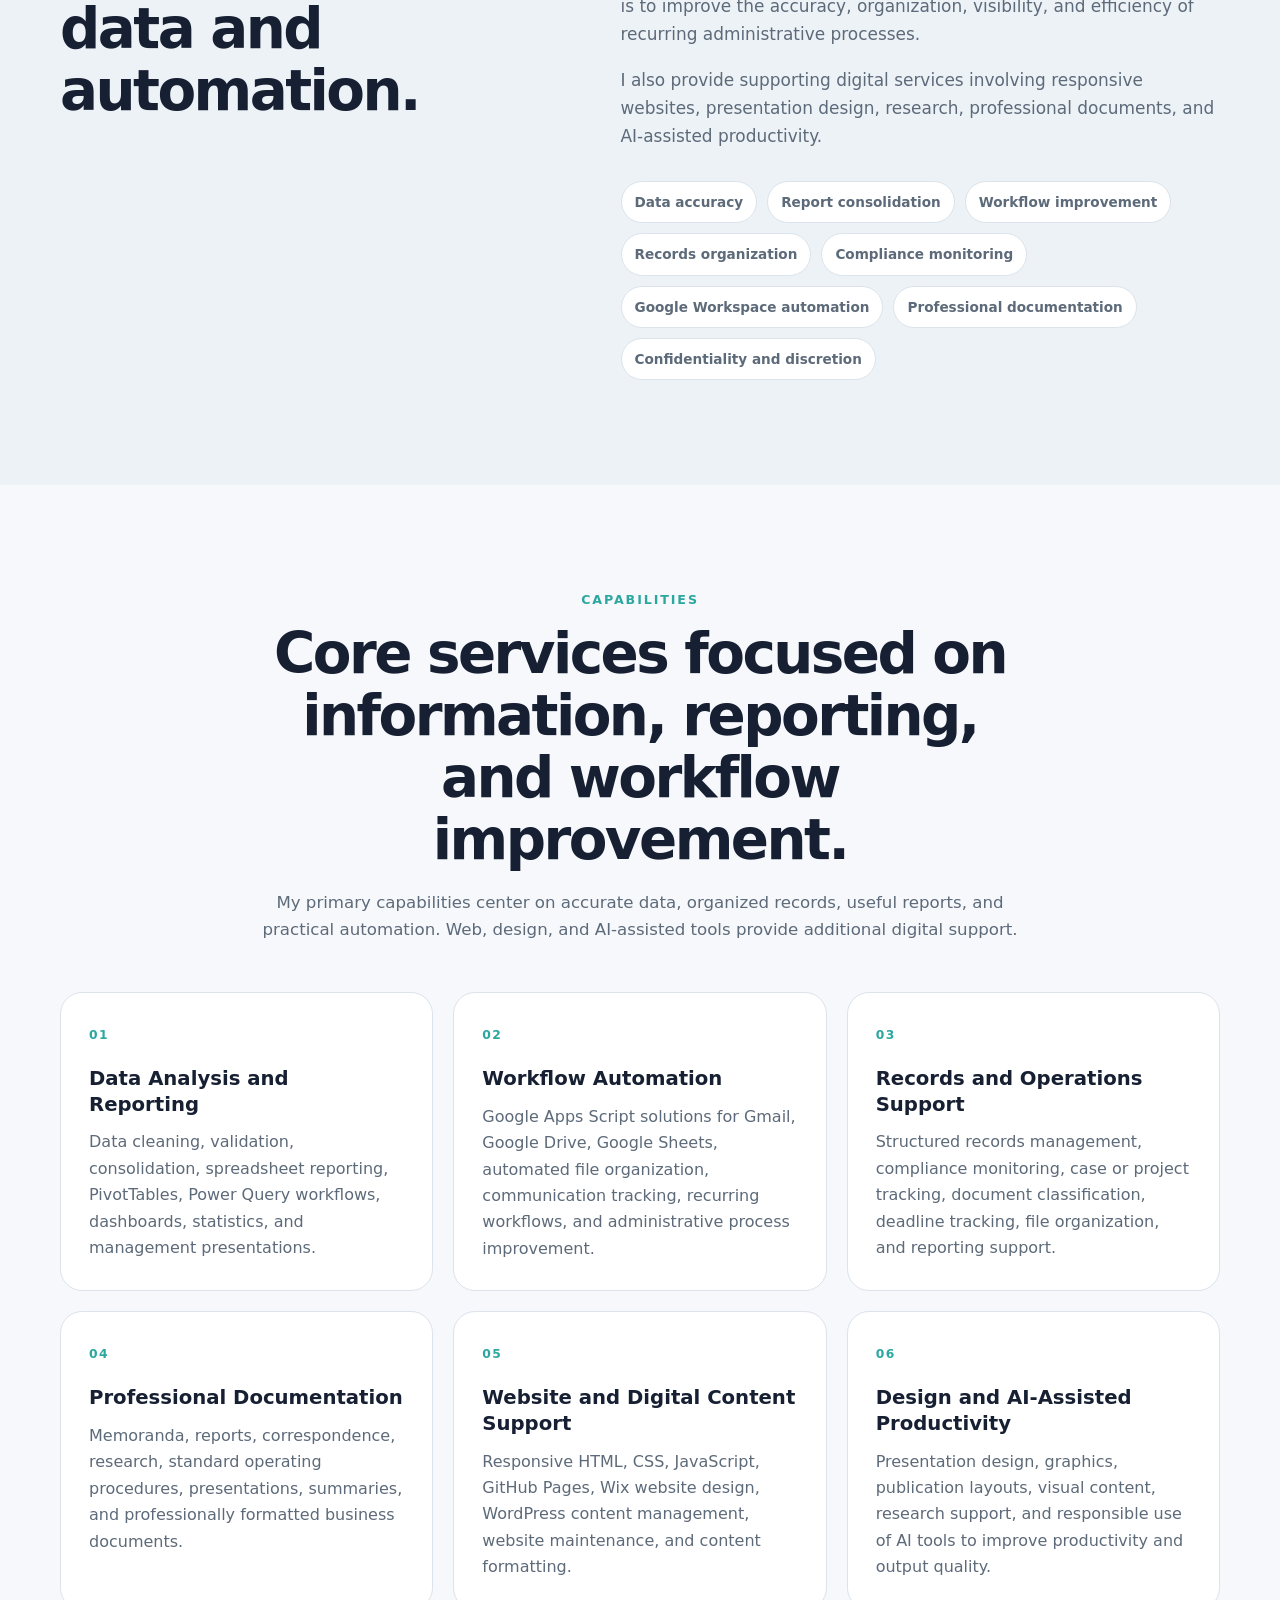
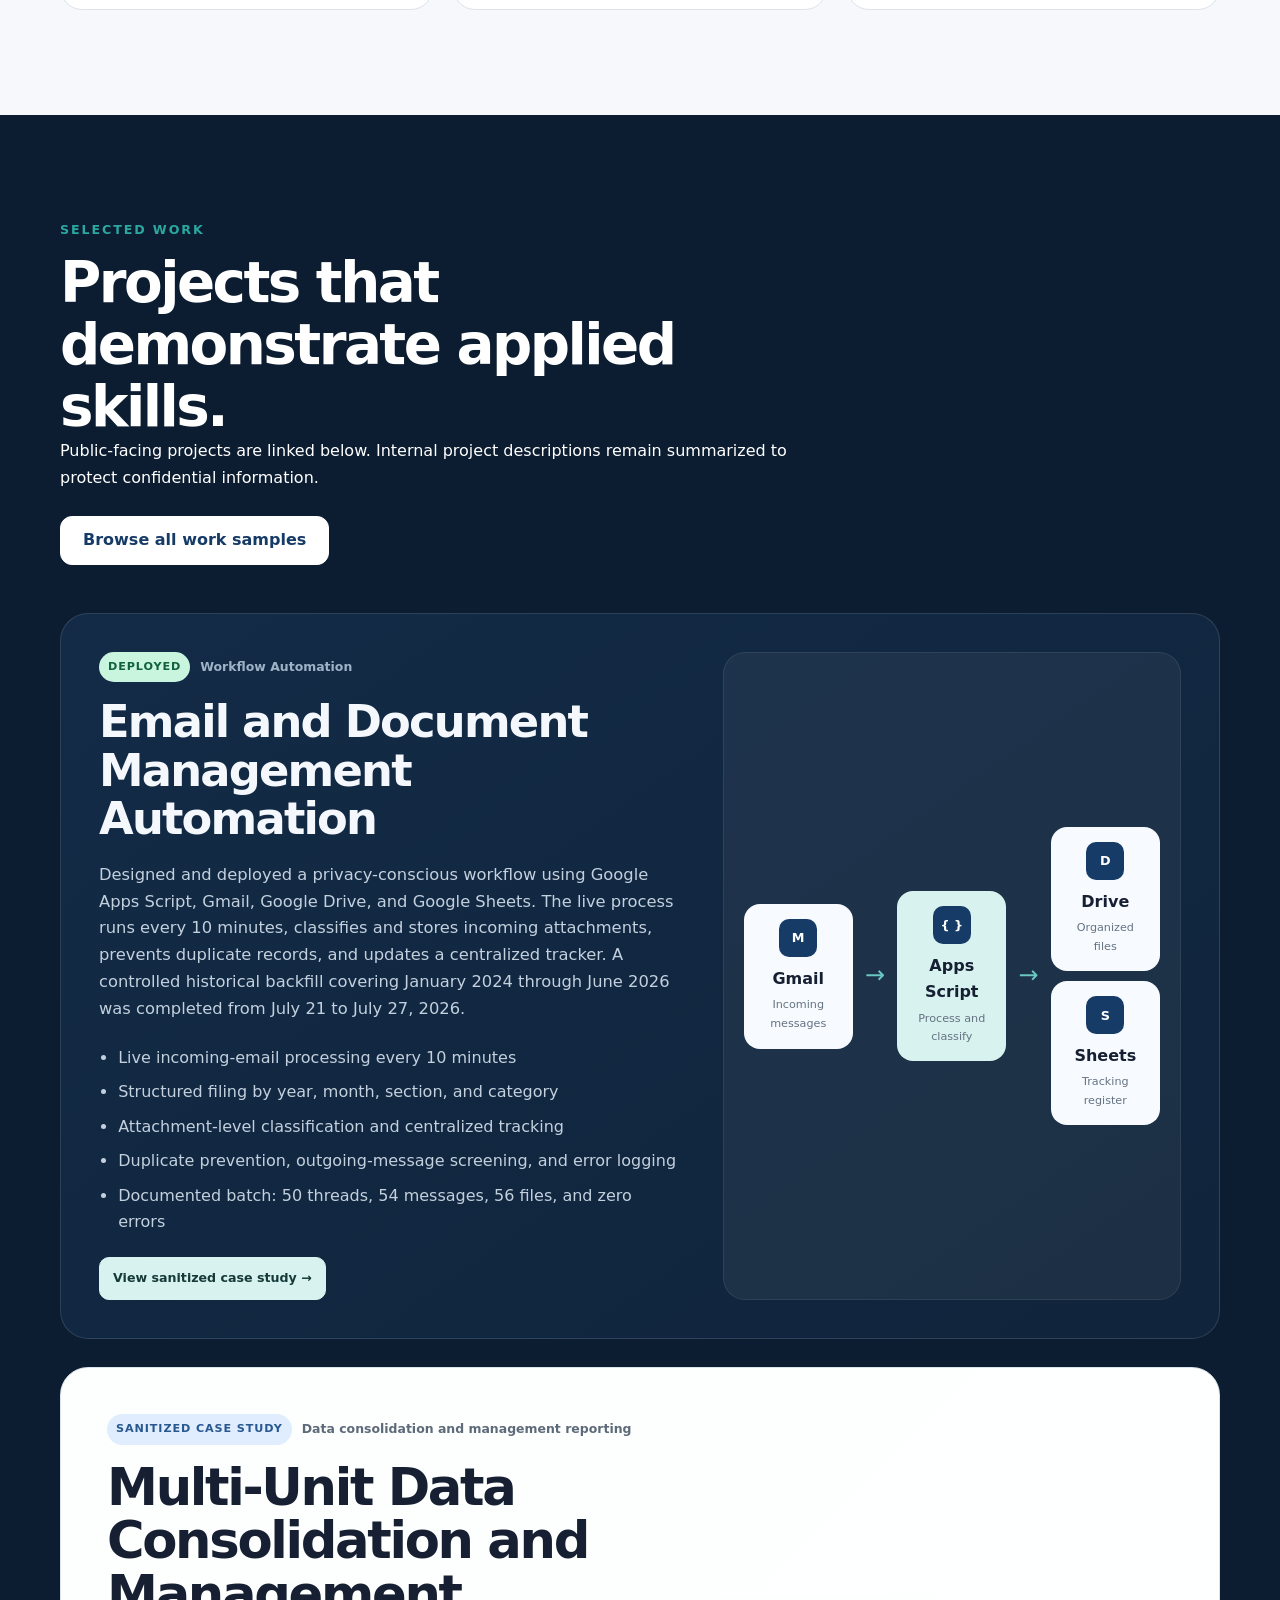
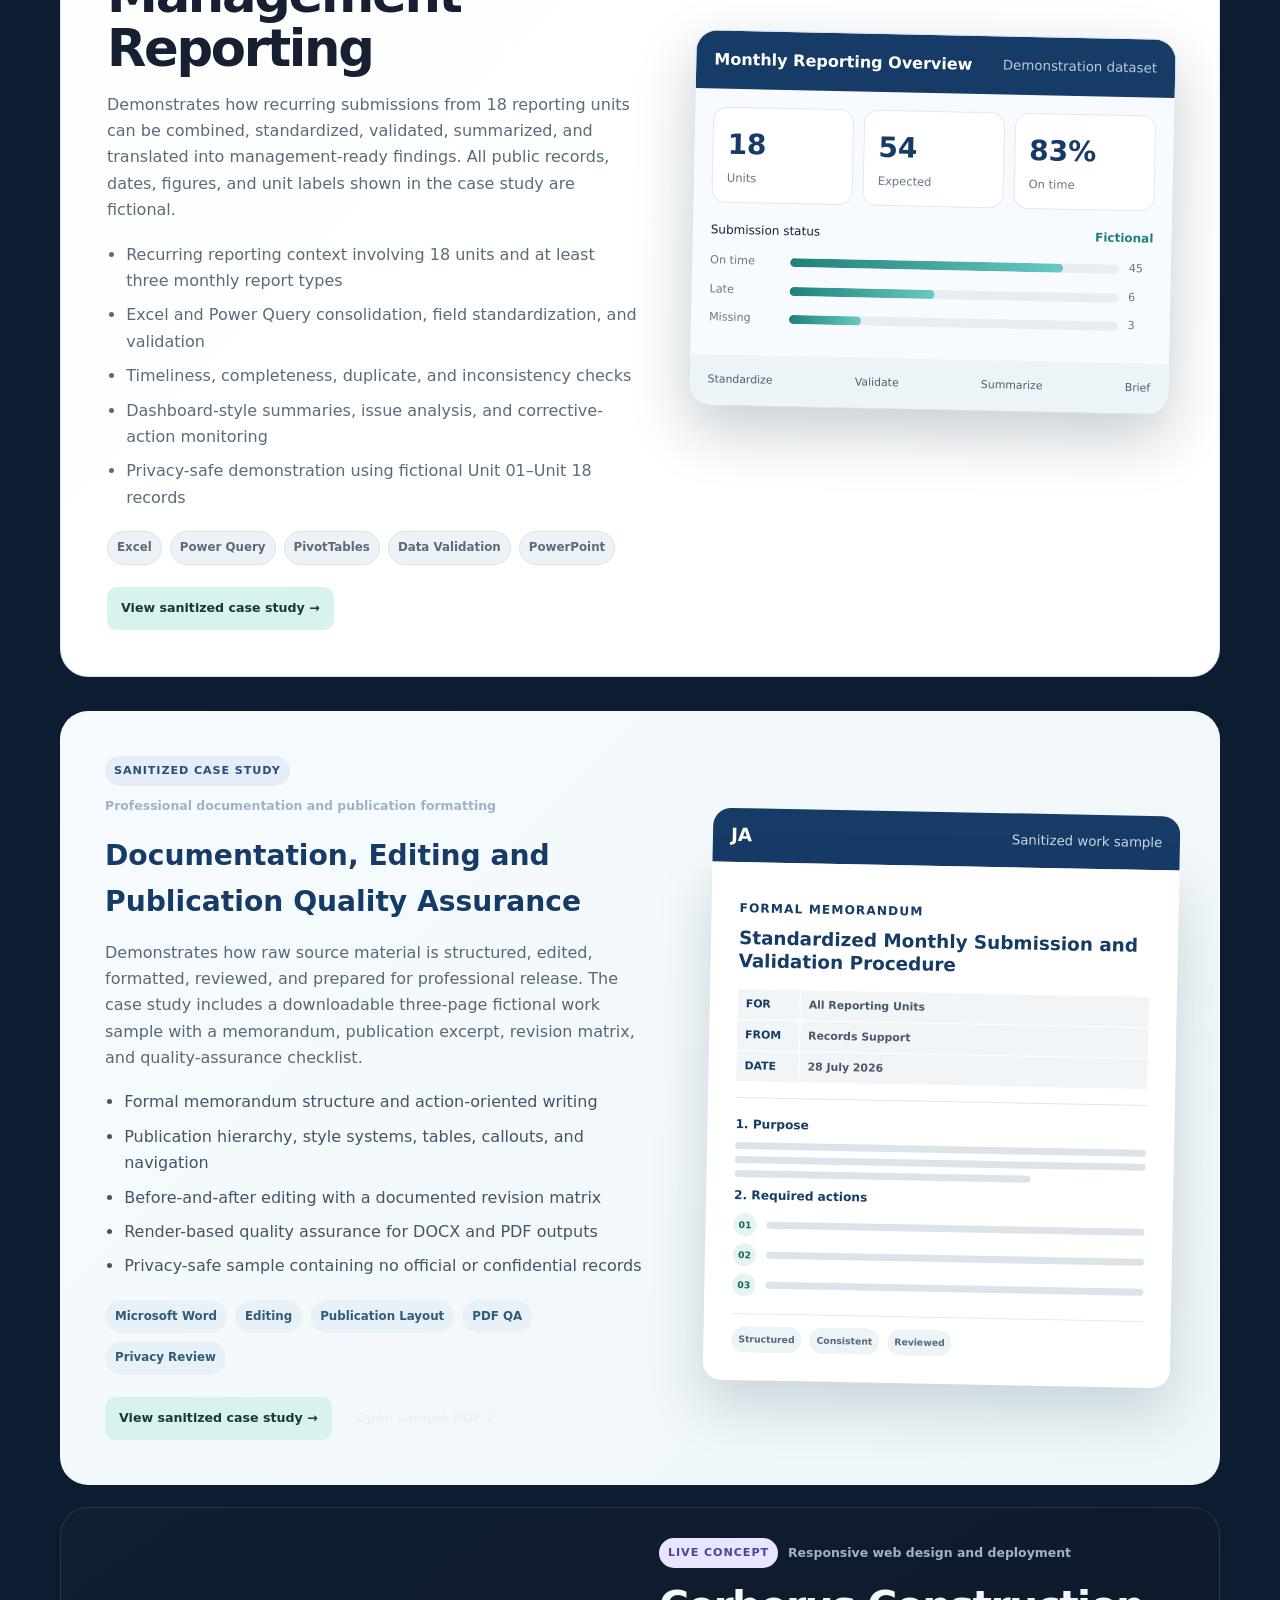
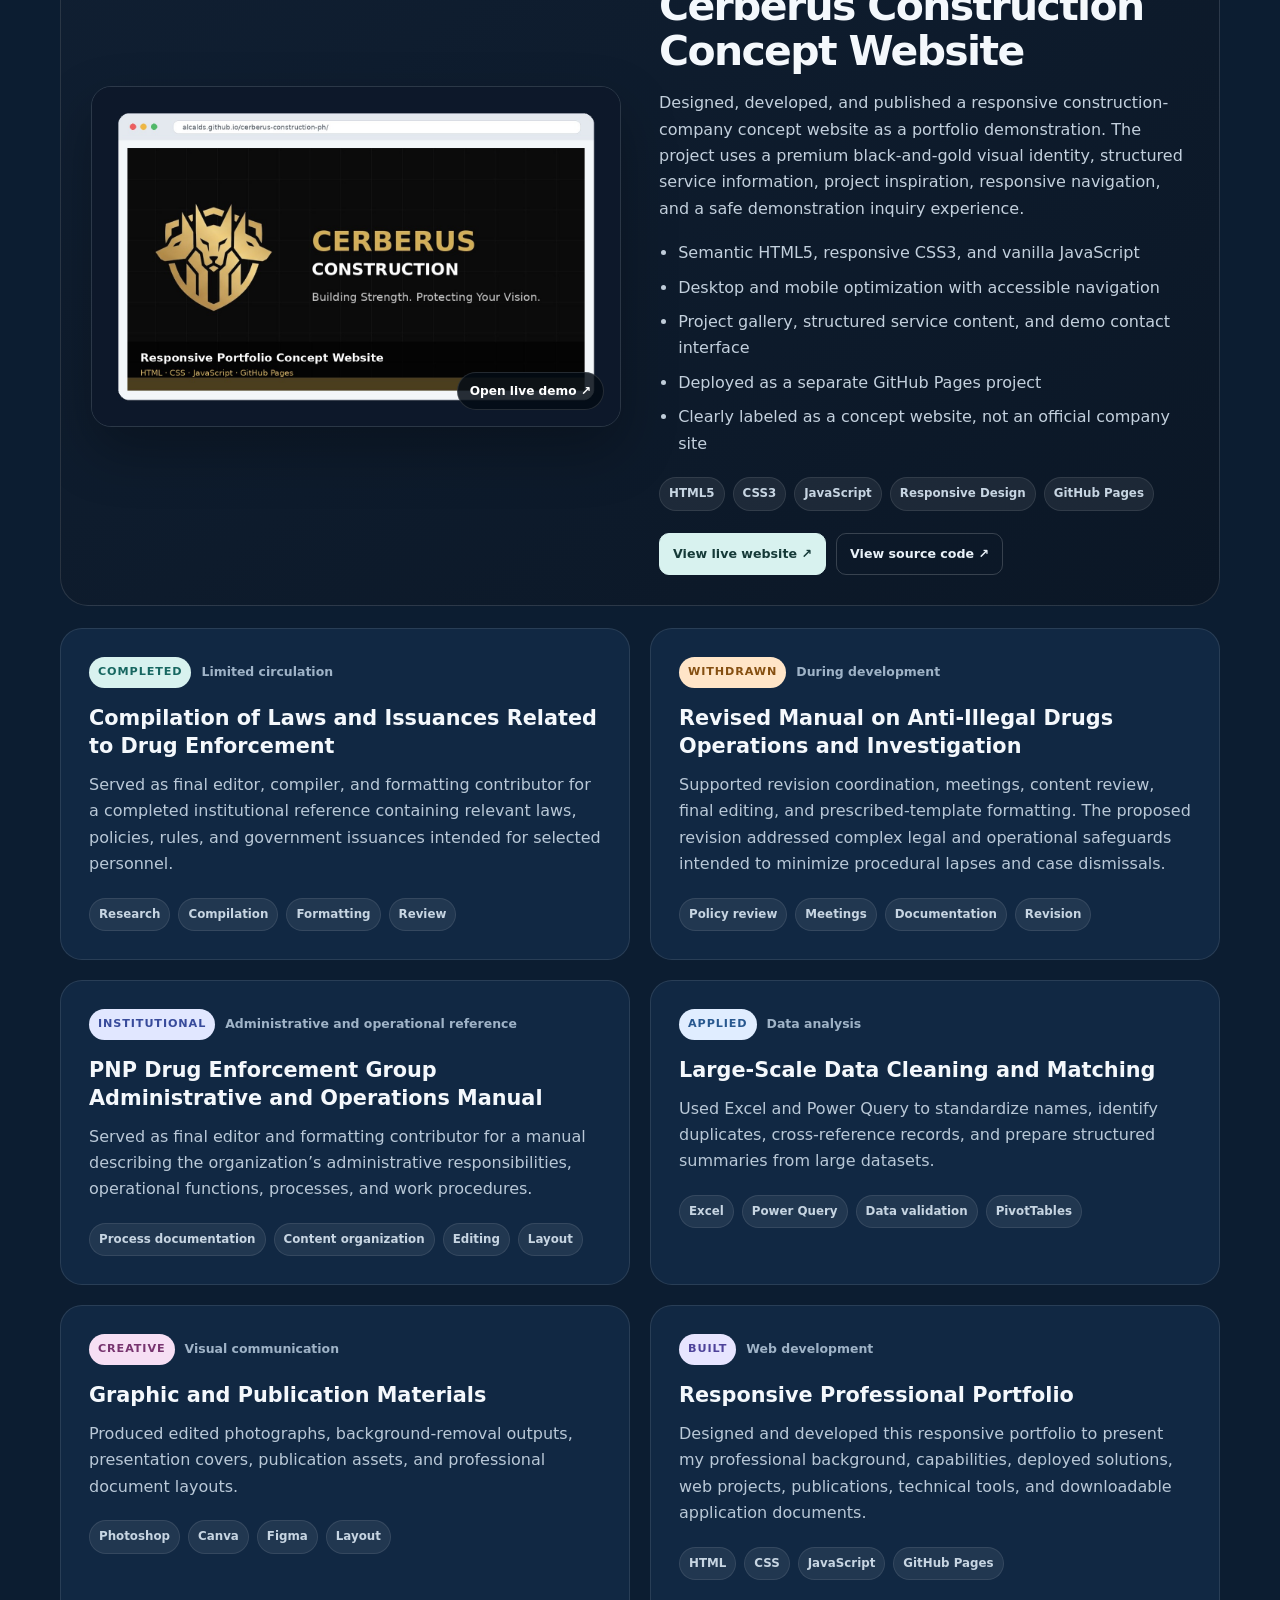
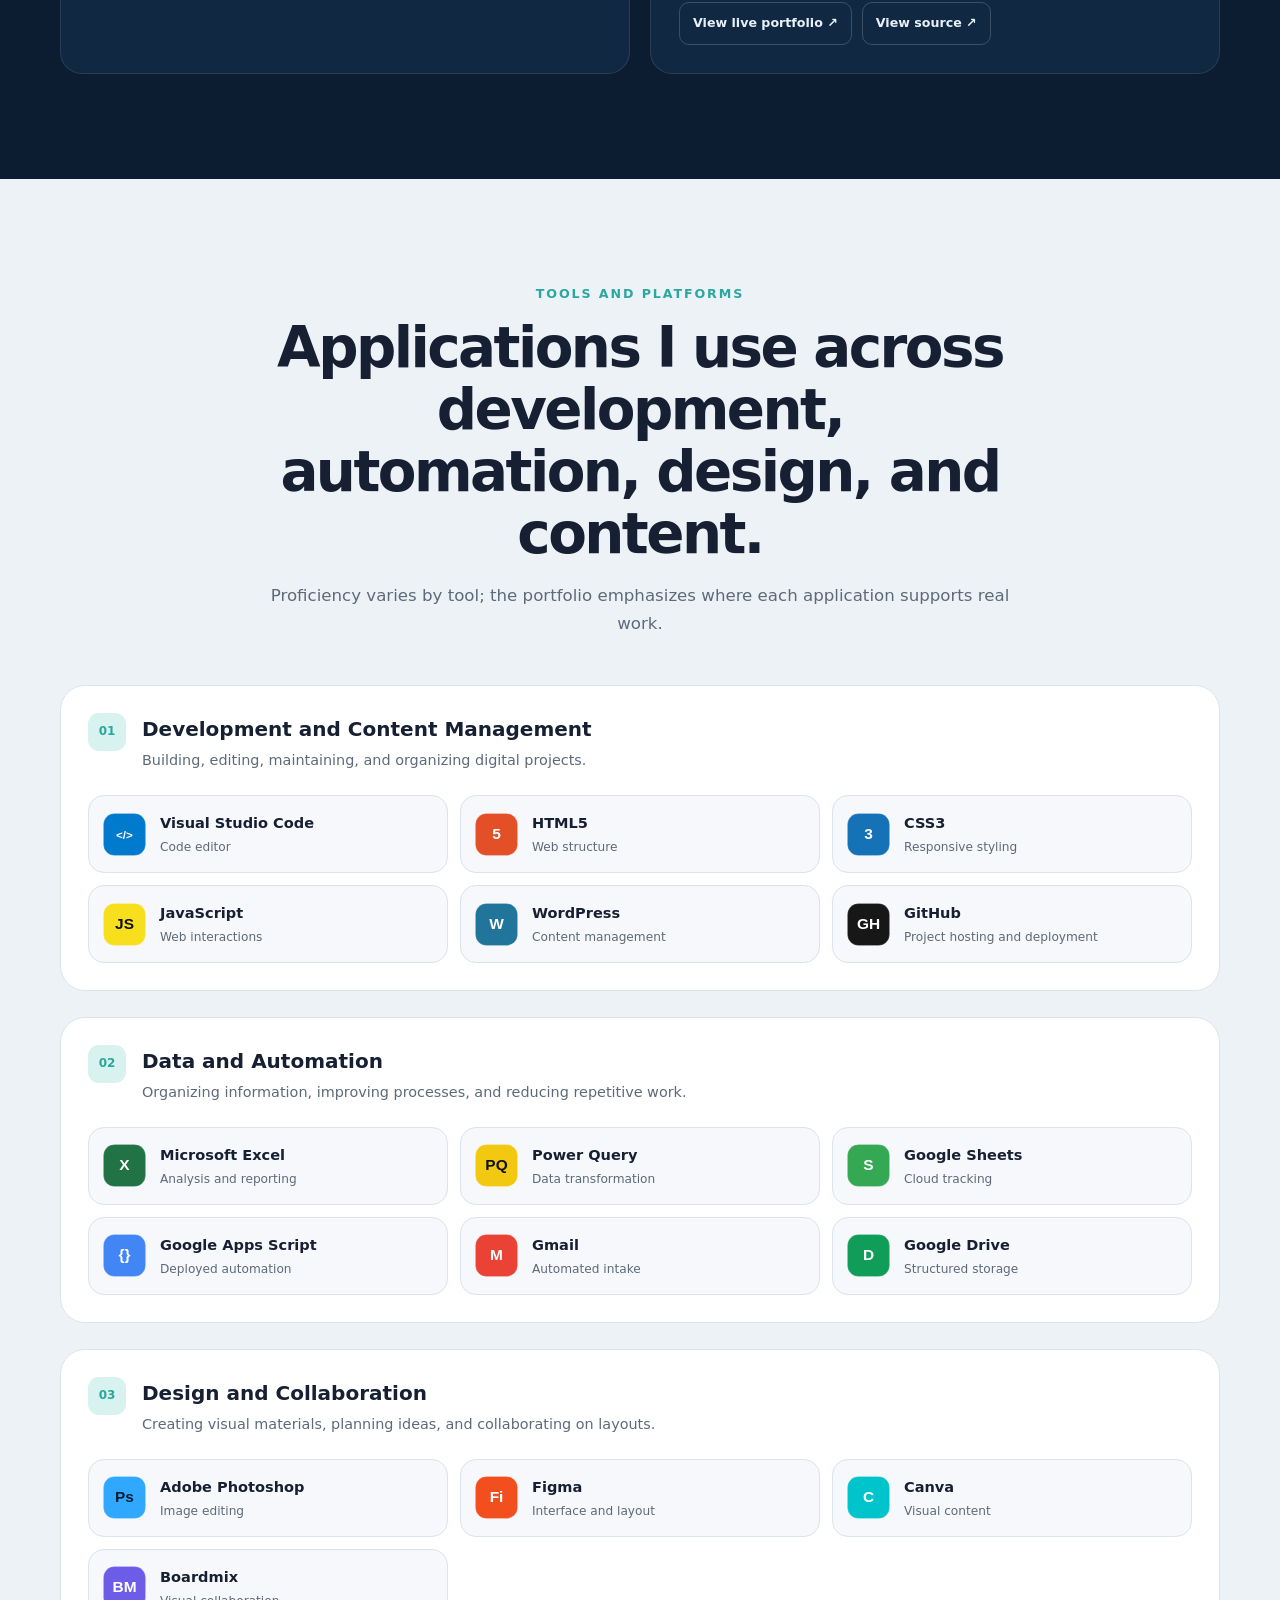
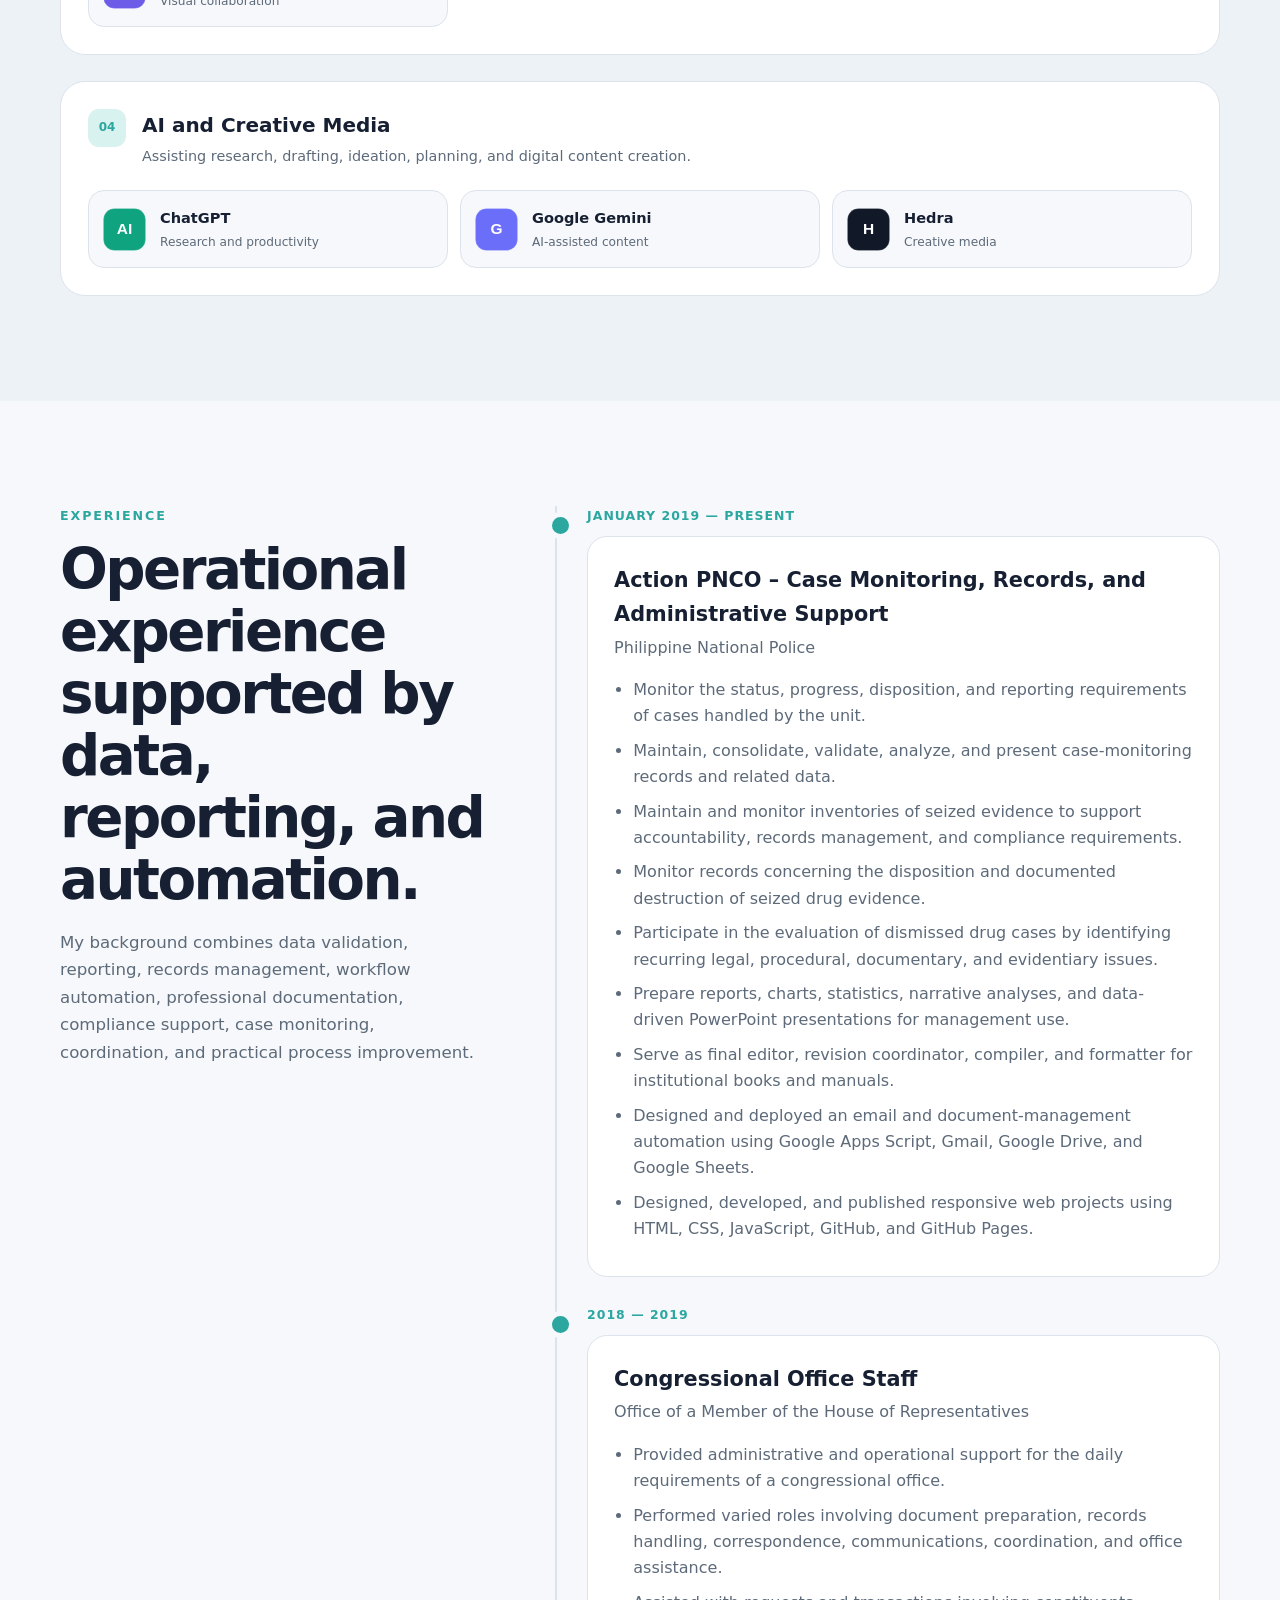
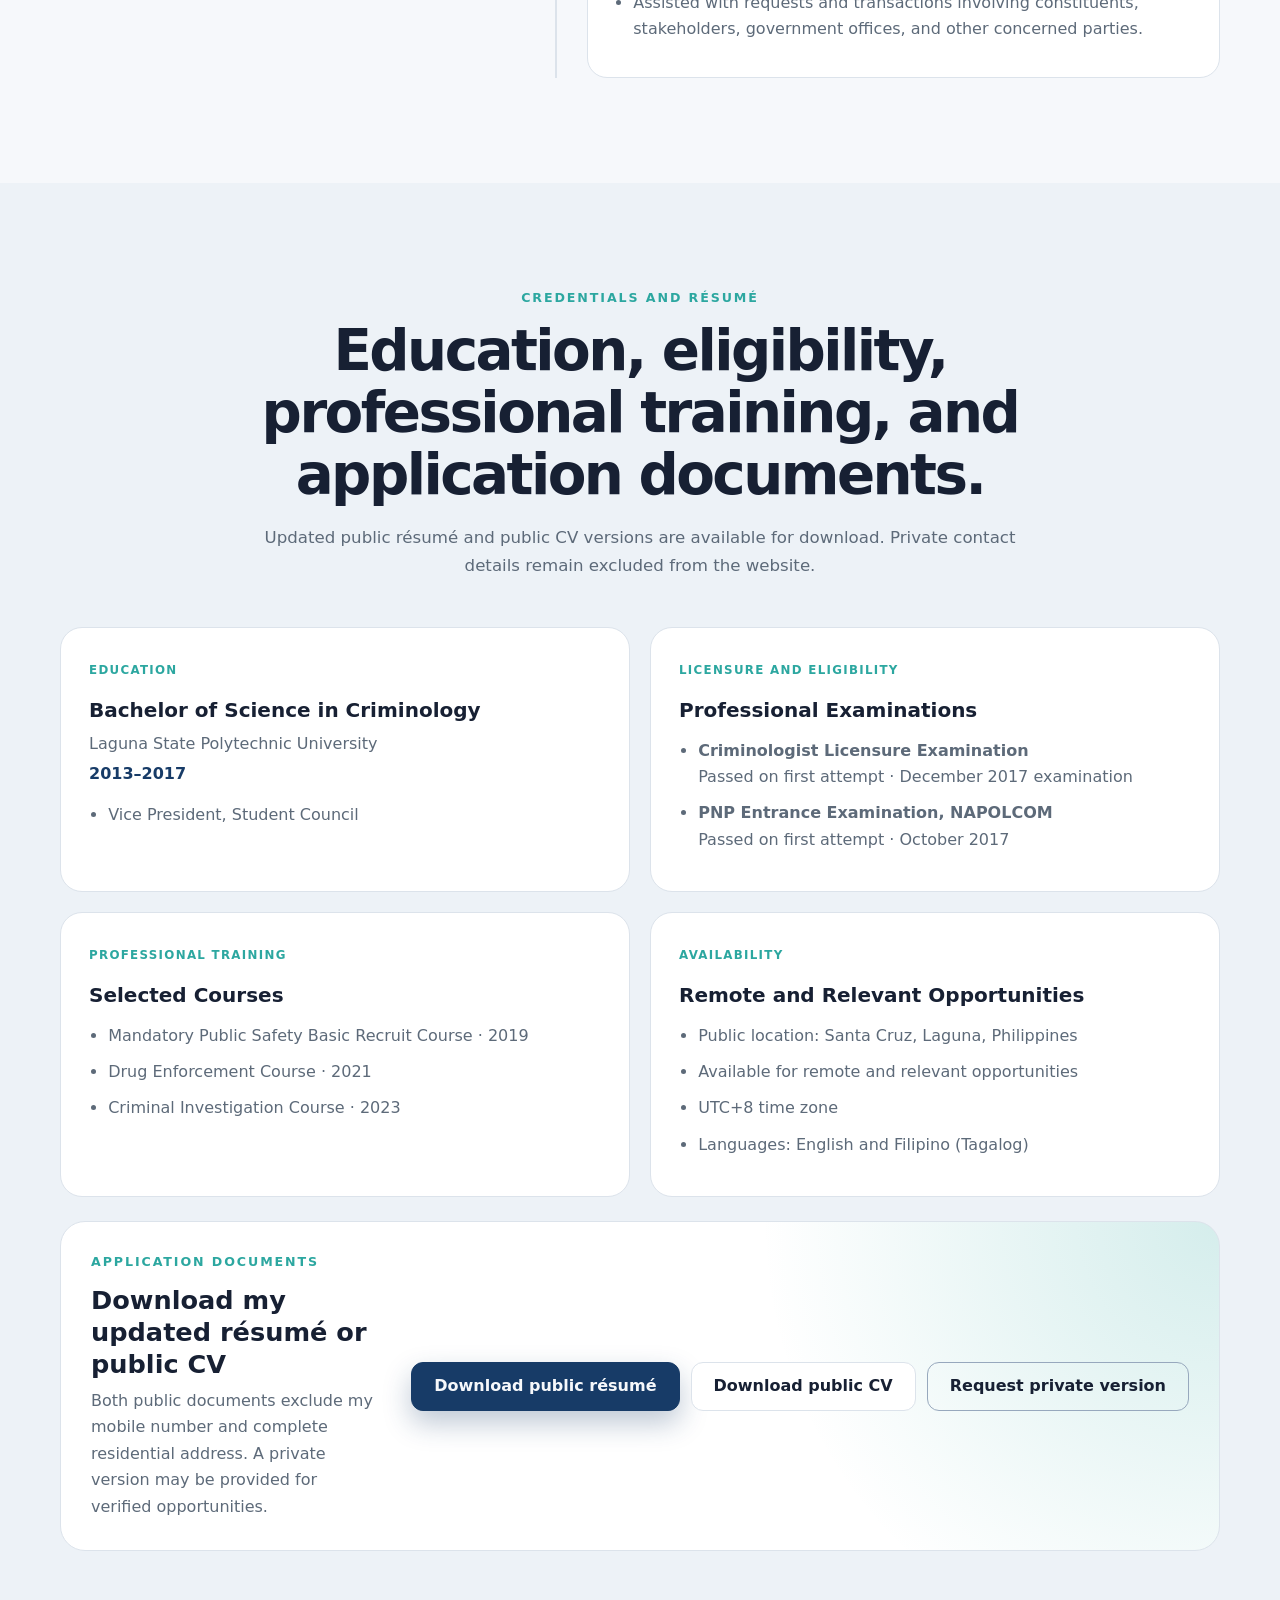
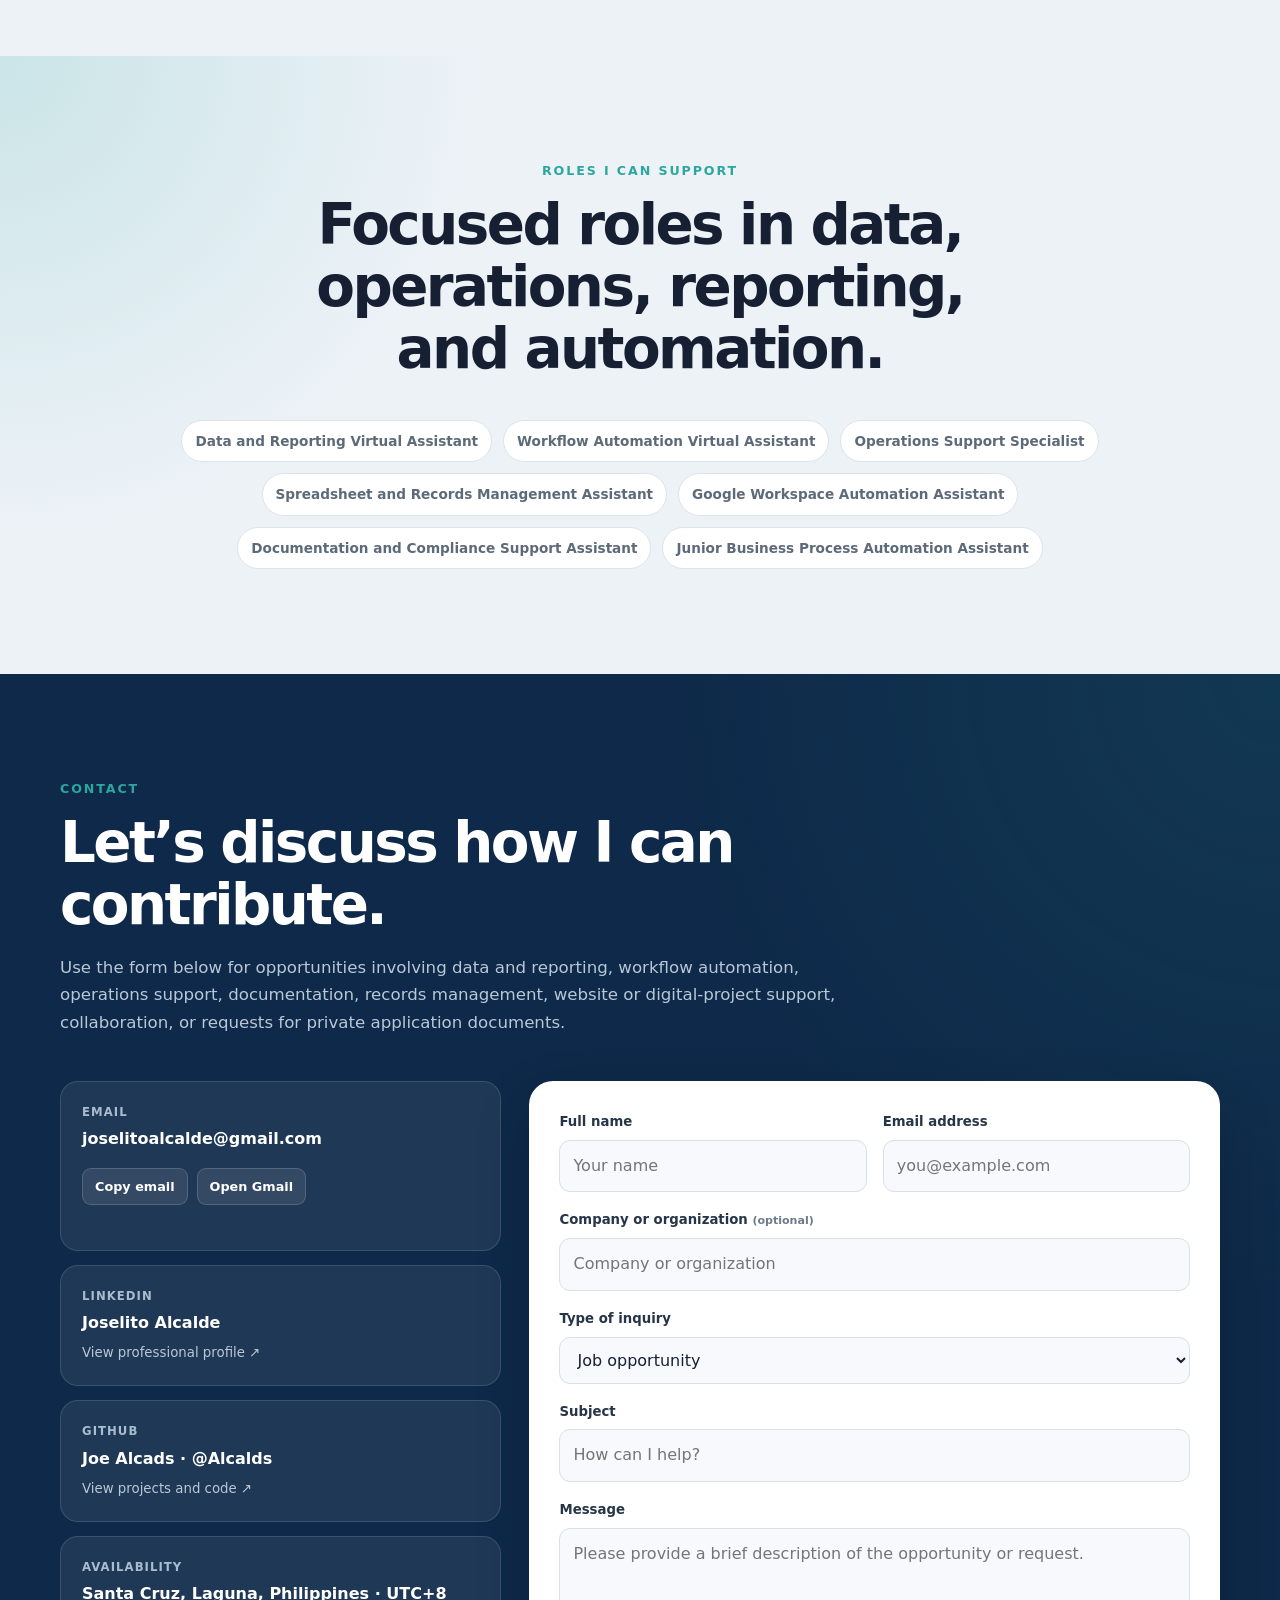
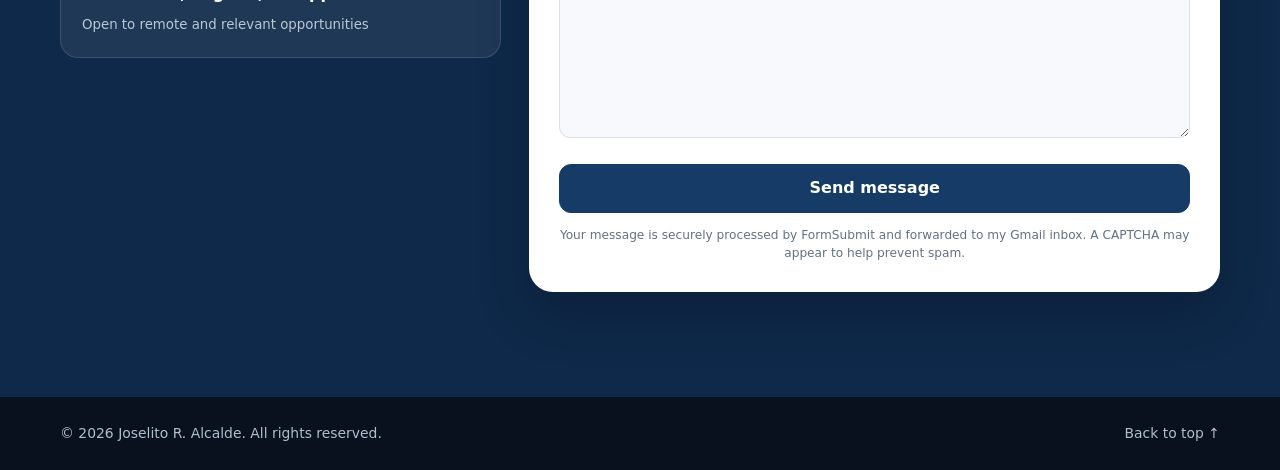
==== commit 18278835: "Add recruiter-ready work samples hub and final portfolio proof points" ====
--- a/index.html
+++ b/index.html
@@ -71,18 +71,9 @@
 <button aria-controls="navMenu" aria-expanded="false" aria-label="Open navigation" class="menu-button" id="menuButton" type="button">
 <span></span><span></span><span></span>
 </button>
-<div class="nav-menu" id="navMenu">
-<a href="#about">About</a>
-<a href="#capabilities">Capabilities</a>
-<a href="#projects">Projects</a><a href="automation-case-study.html">Automation</a><a href="data-reporting-case-study.html">Reporting</a><a href="documentation-formatting-case-study.html">Docs</a>
-<a href="#tools">Tools</a>
-<a href="#experience">Experience</a>
-<a href="#credentials">Credentials</a>
-<a href="#contact">Contact</a>
-<button aria-label="Switch theme" class="theme-button" id="themeButton" type="button">
+<div class="nav-menu" id="navMenu"><a href="#about">About</a><a href="#capabilities">Capabilities</a><a href="work-samples.html">Work Samples</a><a href="#tools">Tools</a><a href="#experience">Experience</a><a href="#credentials">Credentials</a><a href="#contact">Contact</a><button aria-label="Switch theme" class="theme-button" id="themeButton" type="button">
 <span aria-hidden="true" class="theme-icon">◐</span>
-</button>
-</div>
+</button></div>
 </nav>
 </header>
 <main id="main-content">
@@ -98,7 +89,7 @@
 <p class="hero-description">I help organizations organize records, improve spreadsheet reporting, and automate repetitive administrative workflows using Microsoft Excel, Google Workspace, Power Query, and Google Apps Script.</p>
 <p class="hero-secondary">Backed by government-service experience in documentation, case monitoring, records management, compliance support, research, and professional reporting. Additional support is available for responsive website development, presentation design, digital content, and AI-assisted productivity.</p>
 <div class="hero-actions">
-<a class="button button-primary" href="#projects">Explore my work</a>
+<a class="button button-primary" href="work-samples.html">View work samples</a>
 <a class="button button-secondary" download="Joselito_Alcalde_Public_Resume.pdf" href="assets/documents/Joselito_Alcalde_Public_Resume.pdf">Download résumé</a>
 <a class="button button-secondary" download="Joselito_Alcalde_Public_CV.pdf" href="assets/documents/Joselito_Alcalde_Public_CV.pdf">Download CV</a>
 <a class="button button-ghost" href="#contact">Contact me</a>
@@ -120,7 +111,7 @@
 </div>
 <aside aria-label="Professional portrait of Joselito R. Alcalde" class="portrait-panel reveal">
 <div class="portrait-frame">
-<img alt="Joselito R. Alcalde wearing a navy suit and white shirt in a professional office setting" src="assets/images/joselito-alcalde.webp"/>
+<img alt="Joselito R. Alcalde wearing a navy suit and white shirt in a professional office setting" decoding="async" src="assets/images/joselito-alcalde.webp"/>
 </div>
 <div class="portrait-caption">
 <div>
@@ -130,6 +121,13 @@
 <span class="availability"><i></i> Open to remote and relevant opportunities</span>
 </div>
 </aside>
+</div>
+</section><section aria-label="Verified professional metrics" class="proof-strip">
+<div class="container proof-grid">
+<article><strong>2,124</strong><span>case records in a dynamic monitoring database as of July 2026</span></article>
+<article><strong>18</strong><span>reporting units supported through recurring consolidation and validation</span></article>
+<article><strong>10 minutes</strong><span>live interval for the deployed Gmail and document-management workflow</span></article>
+<article><strong>Jan 2024–Jun 2026</strong><span>historical email and attachment coverage completed in July 2026</span></article>
 </div>
 </section>
 <section class="section section-soft" id="about">
@@ -202,7 +200,7 @@
 <p class="section-kicker">Selected work</p>
 <h2>Projects that demonstrate applied skills.</h2>
 <p>Public-facing projects are linked below. Internal project descriptions remain summarized to protect confidential information.</p>
-</div>
+<div class="section-heading-actions"><a class="button button-light" href="work-samples.html">Browse all work samples</a></div></div>
 <article class="featured-project reveal">
 <div class="featured-project-copy">
 <div class="project-meta">
@@ -293,7 +291,7 @@
 <li>Privacy-safe sample containing no official or confidential records</li>
 </ul>
 <div class="project-tags"><span>Microsoft Word</span><span>Editing</span><span>Publication Layout</span><span>PDF QA</span><span>Privacy Review</span></div>
-<div class="project-actions"><a class="project-button project-button-primary" href="documentation-formatting-case-study.html">View sanitized case study →</a></div>
+<div class="project-actions"><a class="project-button project-button-primary" href="documentation-formatting-case-study.html">View sanitized case study →</a><a class="project-button" href="assets/documents/Sanitized_Documentation_Formatting_Sample.pdf" rel="noopener" target="_blank">Open sample PDF ↗</a></div>
 </div>
 <div aria-label="Preview of a fictional professionally formatted memorandum" class="documentation-mini-preview">
 <div class="doc-mini-bar"><span>JA</span><small>Sanitized work sample</small></div>
@@ -302,8 +300,7 @@
 <h4>Standardized Monthly Submission and Validation Procedure</h4>
 <div class="doc-mini-fields"><span>FOR</span><b>All Reporting Units</b><span>FROM</span><b>Records Support</b><span>DATE</span><b>28 July 2026</b></div>
 <div class="doc-mini-rule"></div>
-<p><strong>1. Purpose</strong></p>
-<i></i><i></i><i class="short"></i>
+<p><strong>1. Purpose</strong></p><i></i><i></i><i class="short"></i>
 <p><strong>2. Required actions</strong></p>
 <div class="doc-mini-actions"><span>01</span><i></i><span>02</span><i></i><span>03</span><i></i></div>
 <div class="doc-mini-footer"><span>Structured</span><span>Consistent</span><span>Reviewed</span></div>
@@ -312,7 +309,7 @@
 </article>
 <article class="web-project-showcase reveal">
 <a aria-label="Open the Cerberus Construction concept website in a new tab" class="web-project-preview" href="https://alcalds.github.io/cerberus-construction-ph/" rel="noopener noreferrer" target="_blank">
-<img alt="Browser-style preview of the Cerberus Construction responsive concept website" src="assets/images/cerberus-construction-project-preview.jpg"/>
+<img alt="Browser-style preview of the Cerberus Construction responsive concept website" decoding="async" loading="lazy" src="assets/images/cerberus-construction-project-preview.jpg"/>
 <span>Open live demo ↗</span>
 </a>
 <div class="web-project-copy">
@@ -445,12 +442,12 @@
 </div>
 </div>
 <div class="tool-grid">
-<article class="tool-card"><img alt="" src="assets/logos/vscode.svg"/><div><strong>Visual Studio Code</strong><span>Code editor</span></div></article>
-<article class="tool-card"><img alt="" src="assets/logos/html5.svg"/><div><strong>HTML5</strong><span>Web structure</span></div></article>
-<article class="tool-card"><img alt="" src="assets/logos/css3.svg"/><div><strong>CSS3</strong><span>Responsive styling</span></div></article>
-<article class="tool-card"><img alt="" src="assets/logos/javascript.svg"/><div><strong>JavaScript</strong><span>Web interactions</span></div></article>
-<article class="tool-card"><img alt="" src="assets/logos/wordpress.svg"/><div><strong>WordPress</strong><span>Content management</span></div></article>
-<article class="tool-card"><img alt="" src="assets/logos/github.svg"/><div><strong>GitHub</strong><span>Project hosting and deployment</span></div></article>
+<article class="tool-card"><img alt="" decoding="async" loading="lazy" src="assets/logos/vscode.svg"/><div><strong>Visual Studio Code</strong><span>Code editor</span></div></article>
+<article class="tool-card"><img alt="" decoding="async" loading="lazy" src="assets/logos/html5.svg"/><div><strong>HTML5</strong><span>Web structure</span></div></article>
+<article class="tool-card"><img alt="" decoding="async" loading="lazy" src="assets/logos/css3.svg"/><div><strong>CSS3</strong><span>Responsive styling</span></div></article>
+<article class="tool-card"><img alt="" decoding="async" loading="lazy" src="assets/logos/javascript.svg"/><div><strong>JavaScript</strong><span>Web interactions</span></div></article>
+<article class="tool-card"><img alt="" decoding="async" loading="lazy" src="assets/logos/wordpress.svg"/><div><strong>WordPress</strong><span>Content management</span></div></article>
+<article class="tool-card"><img alt="" decoding="async" loading="lazy" src="assets/logos/github.svg"/><div><strong>GitHub</strong><span>Project hosting and deployment</span></div></article>
 </div>
 </section>
 <section aria-labelledby="automation-tools" class="tool-group reveal">
@@ -462,12 +459,12 @@
 </div>
 </div>
 <div class="tool-grid">
-<article class="tool-card"><img alt="" src="assets/logos/excel.svg"/><div><strong>Microsoft Excel</strong><span>Analysis and reporting</span></div></article>
-<article class="tool-card"><img alt="" src="assets/logos/powerquery.svg"/><div><strong>Power Query</strong><span>Data transformation</span></div></article>
-<article class="tool-card"><img alt="" src="assets/logos/googlesheets.svg"/><div><strong>Google Sheets</strong><span>Cloud tracking</span></div></article>
-<article class="tool-card"><img alt="" src="assets/logos/appsscript.svg"/><div><strong>Google Apps Script</strong><span>Deployed automation</span></div></article>
-<article class="tool-card"><img alt="" src="assets/logos/gmail.svg"/><div><strong>Gmail</strong><span>Automated intake</span></div></article>
-<article class="tool-card"><img alt="" src="assets/logos/drive.svg"/><div><strong>Google Drive</strong><span>Structured storage</span></div></article>
+<article class="tool-card"><img alt="" decoding="async" loading="lazy" src="assets/logos/excel.svg"/><div><strong>Microsoft Excel</strong><span>Analysis and reporting</span></div></article>
+<article class="tool-card"><img alt="" decoding="async" loading="lazy" src="assets/logos/powerquery.svg"/><div><strong>Power Query</strong><span>Data transformation</span></div></article>
+<article class="tool-card"><img alt="" decoding="async" loading="lazy" src="assets/logos/googlesheets.svg"/><div><strong>Google Sheets</strong><span>Cloud tracking</span></div></article>
+<article class="tool-card"><img alt="" decoding="async" loading="lazy" src="assets/logos/appsscript.svg"/><div><strong>Google Apps Script</strong><span>Deployed automation</span></div></article>
+<article class="tool-card"><img alt="" decoding="async" loading="lazy" src="assets/logos/gmail.svg"/><div><strong>Gmail</strong><span>Automated intake</span></div></article>
+<article class="tool-card"><img alt="" decoding="async" loading="lazy" src="assets/logos/drive.svg"/><div><strong>Google Drive</strong><span>Structured storage</span></div></article>
 </div>
 </section>
 <section aria-labelledby="design-tools" class="tool-group reveal">
@@ -479,10 +476,10 @@
 </div>
 </div>
 <div class="tool-grid">
-<article class="tool-card"><img alt="" src="assets/logos/photoshop.svg"/><div><strong>Adobe Photoshop</strong><span>Image editing</span></div></article>
-<article class="tool-card"><img alt="" src="assets/logos/figma.svg"/><div><strong>Figma</strong><span>Interface and layout</span></div></article>
-<article class="tool-card"><img alt="" src="assets/logos/canva.svg"/><div><strong>Canva</strong><span>Visual content</span></div></article>
-<article class="tool-card"><img alt="" src="assets/logos/boardmix.svg"/><div><strong>Boardmix</strong><span>Visual collaboration</span></div></article>
+<article class="tool-card"><img alt="" decoding="async" loading="lazy" src="assets/logos/photoshop.svg"/><div><strong>Adobe Photoshop</strong><span>Image editing</span></div></article>
+<article class="tool-card"><img alt="" decoding="async" loading="lazy" src="assets/logos/figma.svg"/><div><strong>Figma</strong><span>Interface and layout</span></div></article>
+<article class="tool-card"><img alt="" decoding="async" loading="lazy" src="assets/logos/canva.svg"/><div><strong>Canva</strong><span>Visual content</span></div></article>
+<article class="tool-card"><img alt="" decoding="async" loading="lazy" src="assets/logos/boardmix.svg"/><div><strong>Boardmix</strong><span>Visual collaboration</span></div></article>
 </div>
 </section>
 <section aria-labelledby="ai-tools" class="tool-group reveal">
@@ -494,9 +491,9 @@
 </div>
 </div>
 <div class="tool-grid">
-<article class="tool-card"><img alt="" src="assets/logos/chatgpt.svg"/><div><strong>ChatGPT</strong><span>Research and productivity</span></div></article>
-<article class="tool-card"><img alt="" src="assets/logos/gemini.svg"/><div><strong>Google Gemini</strong><span>AI-assisted content</span></div></article>
-<article class="tool-card"><img alt="" src="assets/logos/hedra.svg"/><div><strong>Hedra</strong><span>Creative media</span></div></article>
+<article class="tool-card"><img alt="" decoding="async" loading="lazy" src="assets/logos/chatgpt.svg"/><div><strong>ChatGPT</strong><span>Research and productivity</span></div></article>
+<article class="tool-card"><img alt="" decoding="async" loading="lazy" src="assets/logos/gemini.svg"/><div><strong>Google Gemini</strong><span>AI-assisted content</span></div></article>
+<article class="tool-card"><img alt="" decoding="async" loading="lazy" src="assets/logos/hedra.svg"/><div><strong>Hedra</strong><span>Creative media</span></div></article>
 </div>
 </section>
 </div>
--- a/styles.css
+++ b/styles.css
@@ -2542,3 +2542,322 @@
 
 /* Keep anchored sections clear of the fixed navigation bar. */
 section[id] { scroll-margin-top: 88px; }
+
+
+/* Version 10: recruiter-ready work-sample hub and proof points */
+:focus-visible {
+  outline: 3px solid color-mix(in srgb, var(--accent) 78%, white);
+  outline-offset: 4px;
+}
+
+.section-heading-actions {
+  display: flex;
+  flex-wrap: wrap;
+  gap: 12px;
+  margin-top: 25px;
+}
+
+.proof-strip {
+  background: var(--surface);
+  border-bottom: 1px solid var(--border);
+  border-top: 1px solid var(--border);
+  padding: 24px 0;
+}
+
+.proof-grid {
+  display: grid;
+  gap: 1px;
+  grid-template-columns: repeat(4, 1fr);
+  overflow: hidden;
+  border: 1px solid var(--border);
+  border-radius: 20px;
+  background: var(--border);
+}
+
+.proof-grid article {
+  background: var(--surface);
+  min-height: 128px;
+  padding: 24px;
+}
+
+.proof-grid strong,
+.proof-grid span {
+  display: block;
+}
+
+.proof-grid strong {
+  color: var(--primary);
+  font-size: 1.32rem;
+  letter-spacing: -.02em;
+}
+
+.proof-grid span {
+  color: var(--muted);
+  font-size: .82rem;
+  line-height: 1.5;
+  margin-top: 7px;
+}
+
+.work-samples-hero {
+  align-items: center;
+  background: radial-gradient(circle at top right, color-mix(in srgb, var(--accent) 15%, transparent), transparent 34%), var(--bg);
+  display: flex;
+  min-height: 82vh;
+  overflow: hidden;
+  padding: calc(var(--header-height) + 76px) 0 84px;
+  position: relative;
+}
+
+.work-samples-hero-grid {
+  align-items: center;
+  display: grid;
+  gap: 66px;
+  grid-template-columns: 1.12fr .88fr;
+  position: relative;
+  z-index: 1;
+}
+
+.work-samples-hero-copy h1 {
+  font-size: clamp(3rem, 6vw, 5.6rem);
+  letter-spacing: -.055em;
+  line-height: .98;
+}
+
+.review-path-card {
+  background: var(--surface);
+  border: 1px solid var(--border);
+  border-radius: 25px;
+  box-shadow: var(--shadow);
+  padding: 30px;
+}
+
+.review-path-card ol {
+  counter-reset: review-step;
+  display: grid;
+  gap: 16px;
+  list-style: none;
+  margin-top: 20px;
+  padding: 0;
+}
+
+.review-path-card li {
+  align-items: start;
+  counter-increment: review-step;
+  display: grid;
+  gap: 3px 13px;
+  grid-template-columns: 34px 1fr;
+}
+
+.review-path-card li::before {
+  align-items: center;
+  background: var(--accent-soft);
+  border-radius: 50%;
+  color: var(--accent);
+  content: counter(review-step, decimal-leading-zero);
+  display: inline-flex;
+  font-size: .67rem;
+  font-weight: 900;
+  grid-row: 1 / span 2;
+  height: 34px;
+  justify-content: center;
+  width: 34px;
+}
+
+.review-path-card strong,
+.review-path-card span {
+  display: block;
+}
+
+.review-path-card span {
+  color: var(--muted);
+  font-size: .82rem;
+}
+
+.review-time {
+  border-top: 1px solid var(--border);
+  color: var(--muted);
+  font-size: .78rem;
+  font-weight: 750;
+  margin-top: 22px;
+  padding-top: 18px;
+}
+
+.work-sample-grid {
+  display: grid;
+  gap: 22px;
+  grid-template-columns: repeat(3, 1fr);
+  margin-top: 48px;
+}
+
+.work-sample-card {
+  background: var(--surface);
+  border: 1px solid var(--border);
+  border-radius: 24px;
+  display: flex;
+  flex-direction: column;
+  min-height: 100%;
+  padding: 29px;
+  transition: transform .25s ease, box-shadow .25s ease;
+}
+
+.work-sample-card:hover {
+  box-shadow: var(--shadow);
+  transform: translateY(-5px);
+}
+
+.sample-card-number {
+  color: var(--accent);
+  font-size: .72rem;
+  font-weight: 900;
+  letter-spacing: .12em;
+  margin-bottom: 17px;
+}
+
+.work-sample-card h3 {
+  color: var(--primary);
+  font-size: 1.45rem;
+  line-height: 1.25;
+  margin-bottom: 13px;
+}
+
+.work-sample-card > p,
+.work-sample-card li {
+  color: var(--muted);
+}
+
+.work-sample-card ul {
+  margin: 20px 0;
+}
+
+.work-sample-card li {
+  font-size: .84rem;
+  margin-bottom: 8px;
+}
+
+.sample-card-actions {
+  display: flex;
+  flex-wrap: wrap;
+  gap: 10px;
+  margin-top: auto;
+  padding-top: 9px;
+}
+
+.work-sample-card .project-meta > span:not(.status) {
+  color: var(--muted);
+}
+
+.work-sample-card .project-button:not(.project-button-primary) {
+  border-color: var(--border);
+  color: var(--primary);
+}
+
+.evidence-grid {
+  align-items: start;
+  display: grid;
+  gap: 65px;
+  grid-template-columns: .82fr 1.18fr;
+}
+
+.evidence-cards {
+  display: grid;
+  gap: 13px;
+}
+
+.evidence-cards article {
+  background: var(--surface);
+  border: 1px solid var(--border);
+  border-radius: 18px;
+  padding: 22px;
+}
+
+.evidence-cards strong,
+.evidence-cards p {
+  display: block;
+}
+
+.evidence-cards strong {
+  color: var(--primary);
+}
+
+.evidence-cards p {
+  color: var(--muted);
+  font-size: .86rem;
+  margin: 6px 0 0;
+}
+
+.secondary-work-grid {
+  display: grid;
+  gap: 20px;
+  grid-template-columns: repeat(2, 1fr);
+  margin-top: 45px;
+}
+
+.secondary-work-grid article {
+  background: #112843;
+  border: 1px solid rgba(255,255,255,.11);
+  border-radius: 22px;
+  padding: 29px;
+}
+
+.secondary-work-grid span {
+  color: #71d2cb;
+  font-size: .7rem;
+  font-weight: 900;
+  letter-spacing: .09em;
+  text-transform: uppercase;
+}
+
+.secondary-work-grid h3 {
+  color: #fff;
+  font-size: 1.35rem;
+  margin: 9px 0;
+}
+
+.secondary-work-grid p {
+  color: #b9c8d7;
+}
+
+.secondary-work-grid a {
+  color: #7fddd6;
+  display: inline-block;
+  font-weight: 850;
+  margin-top: 17px;
+}
+
+@media (max-width: 1040px) {
+  .proof-grid,
+  .work-sample-grid {
+    grid-template-columns: repeat(2, 1fr);
+  }
+  .work-sample-card:last-child {
+    grid-column: 1 / -1;
+  }
+  .work-samples-hero-grid,
+  .evidence-grid {
+    grid-template-columns: 1fr;
+  }
+  .review-path-card {
+    max-width: 720px;
+  }
+}
+
+@media (max-width: 720px) {
+  .proof-grid,
+  .work-sample-grid,
+  .secondary-work-grid {
+    grid-template-columns: 1fr;
+  }
+  .work-sample-card:last-child {
+    grid-column: auto;
+  }
+  .proof-grid article {
+    min-height: auto;
+  }
+  .work-samples-hero {
+    min-height: auto;
+    padding-top: calc(var(--header-height) + 54px);
+  }
+  .work-samples-hero-copy h1 {
+    font-size: clamp(2.85rem, 13vw, 4rem);
+  }
+}
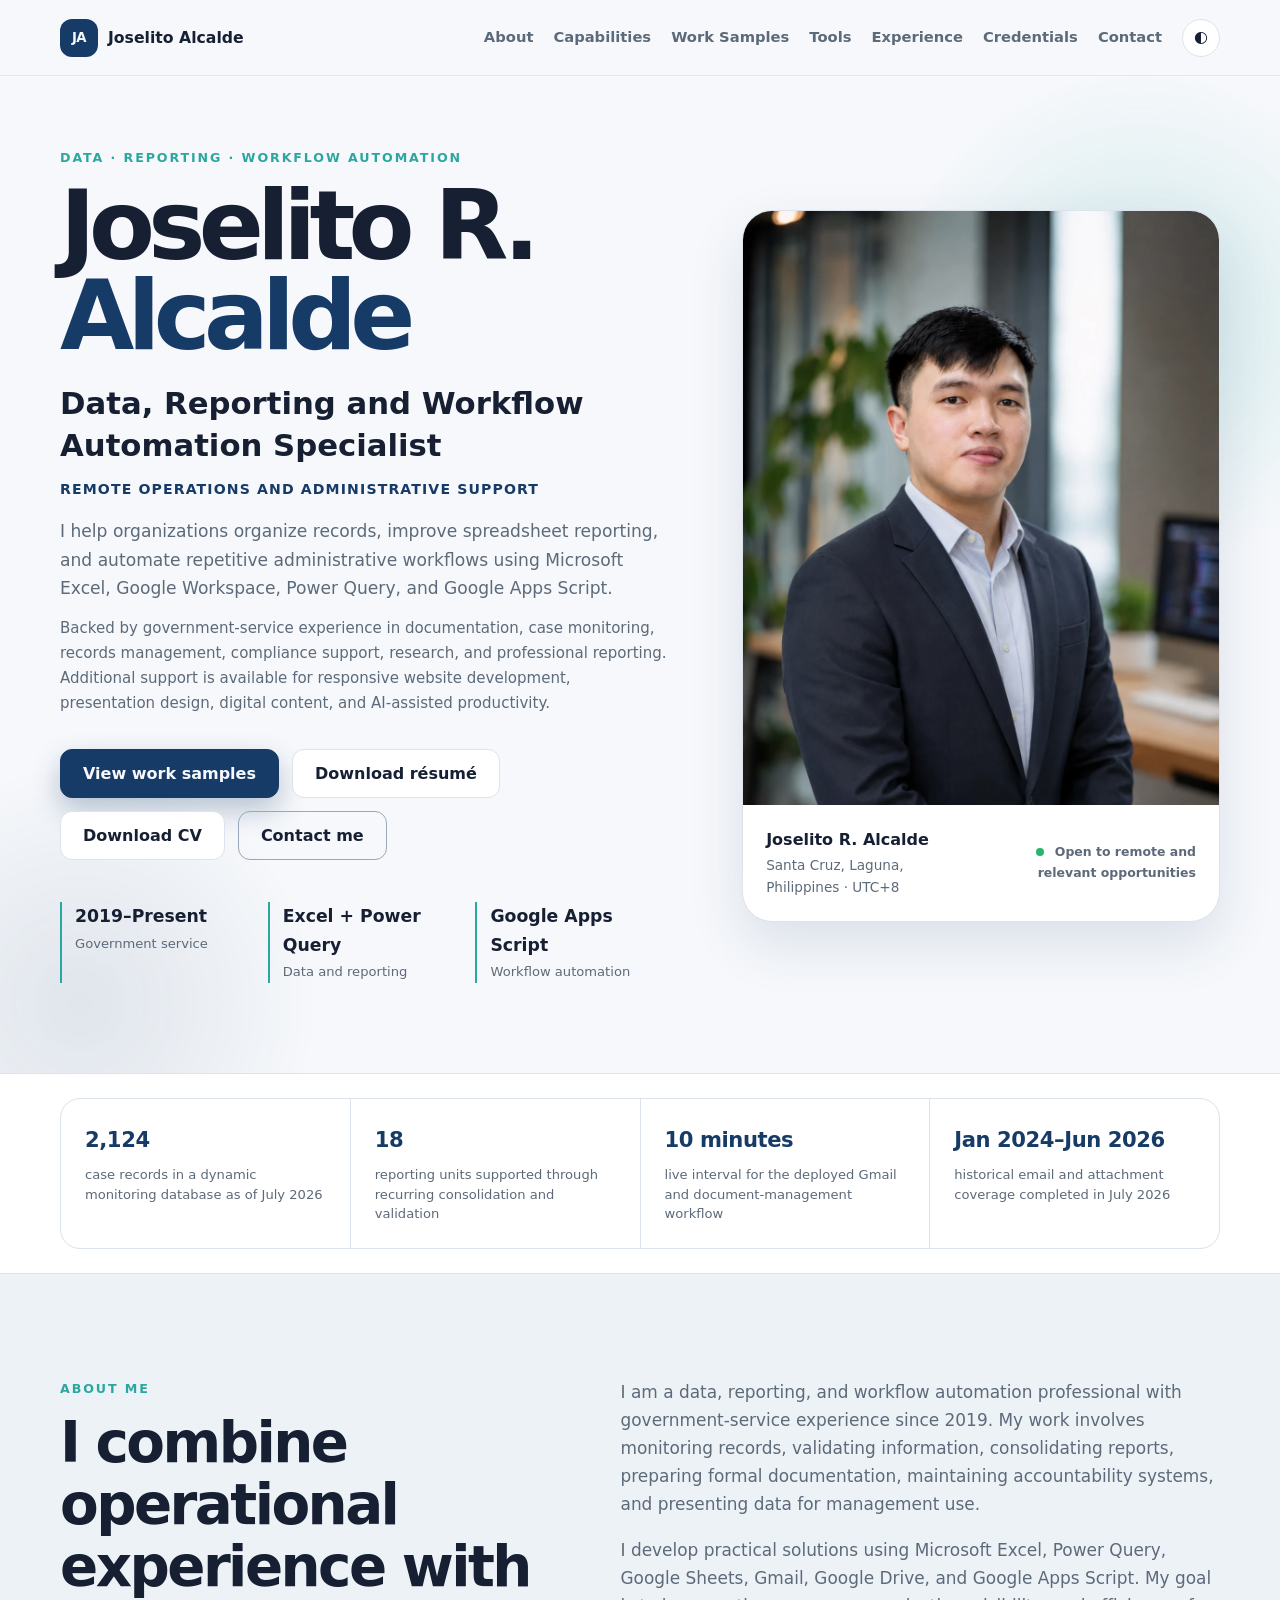
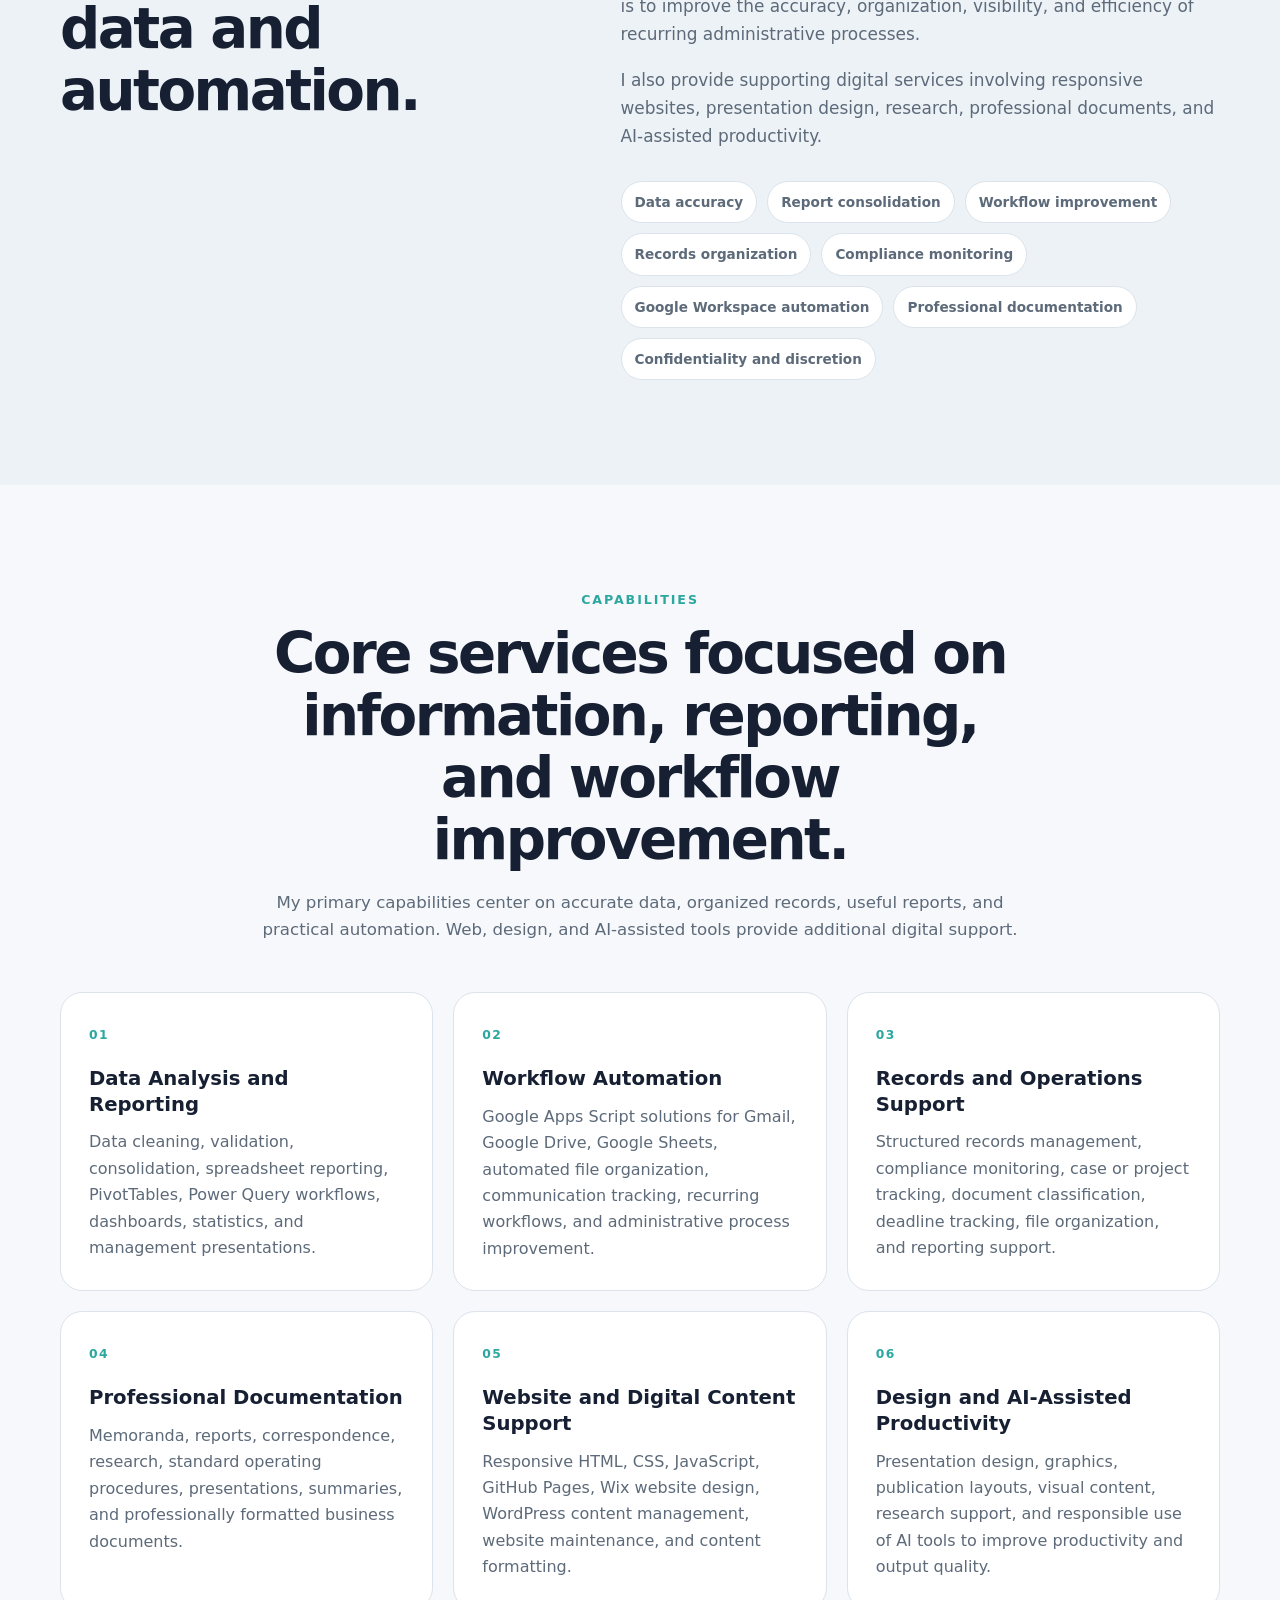
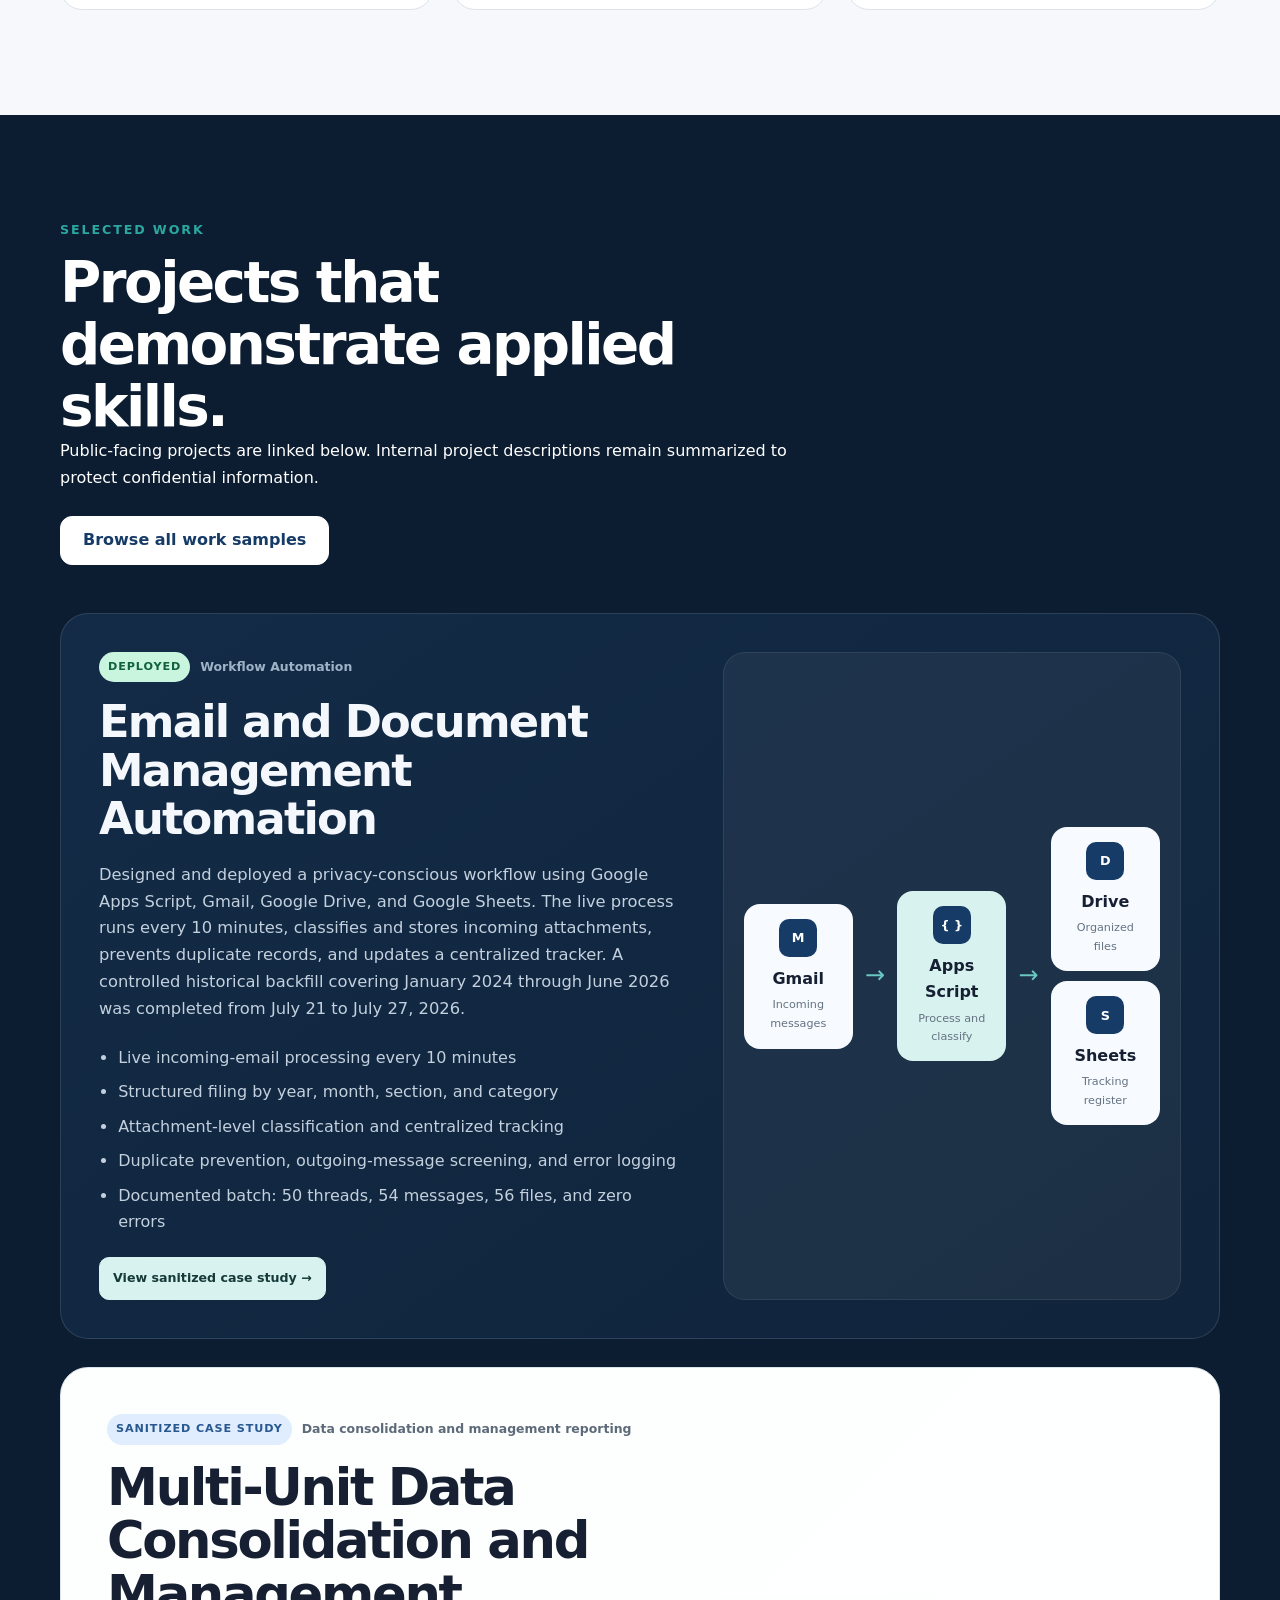
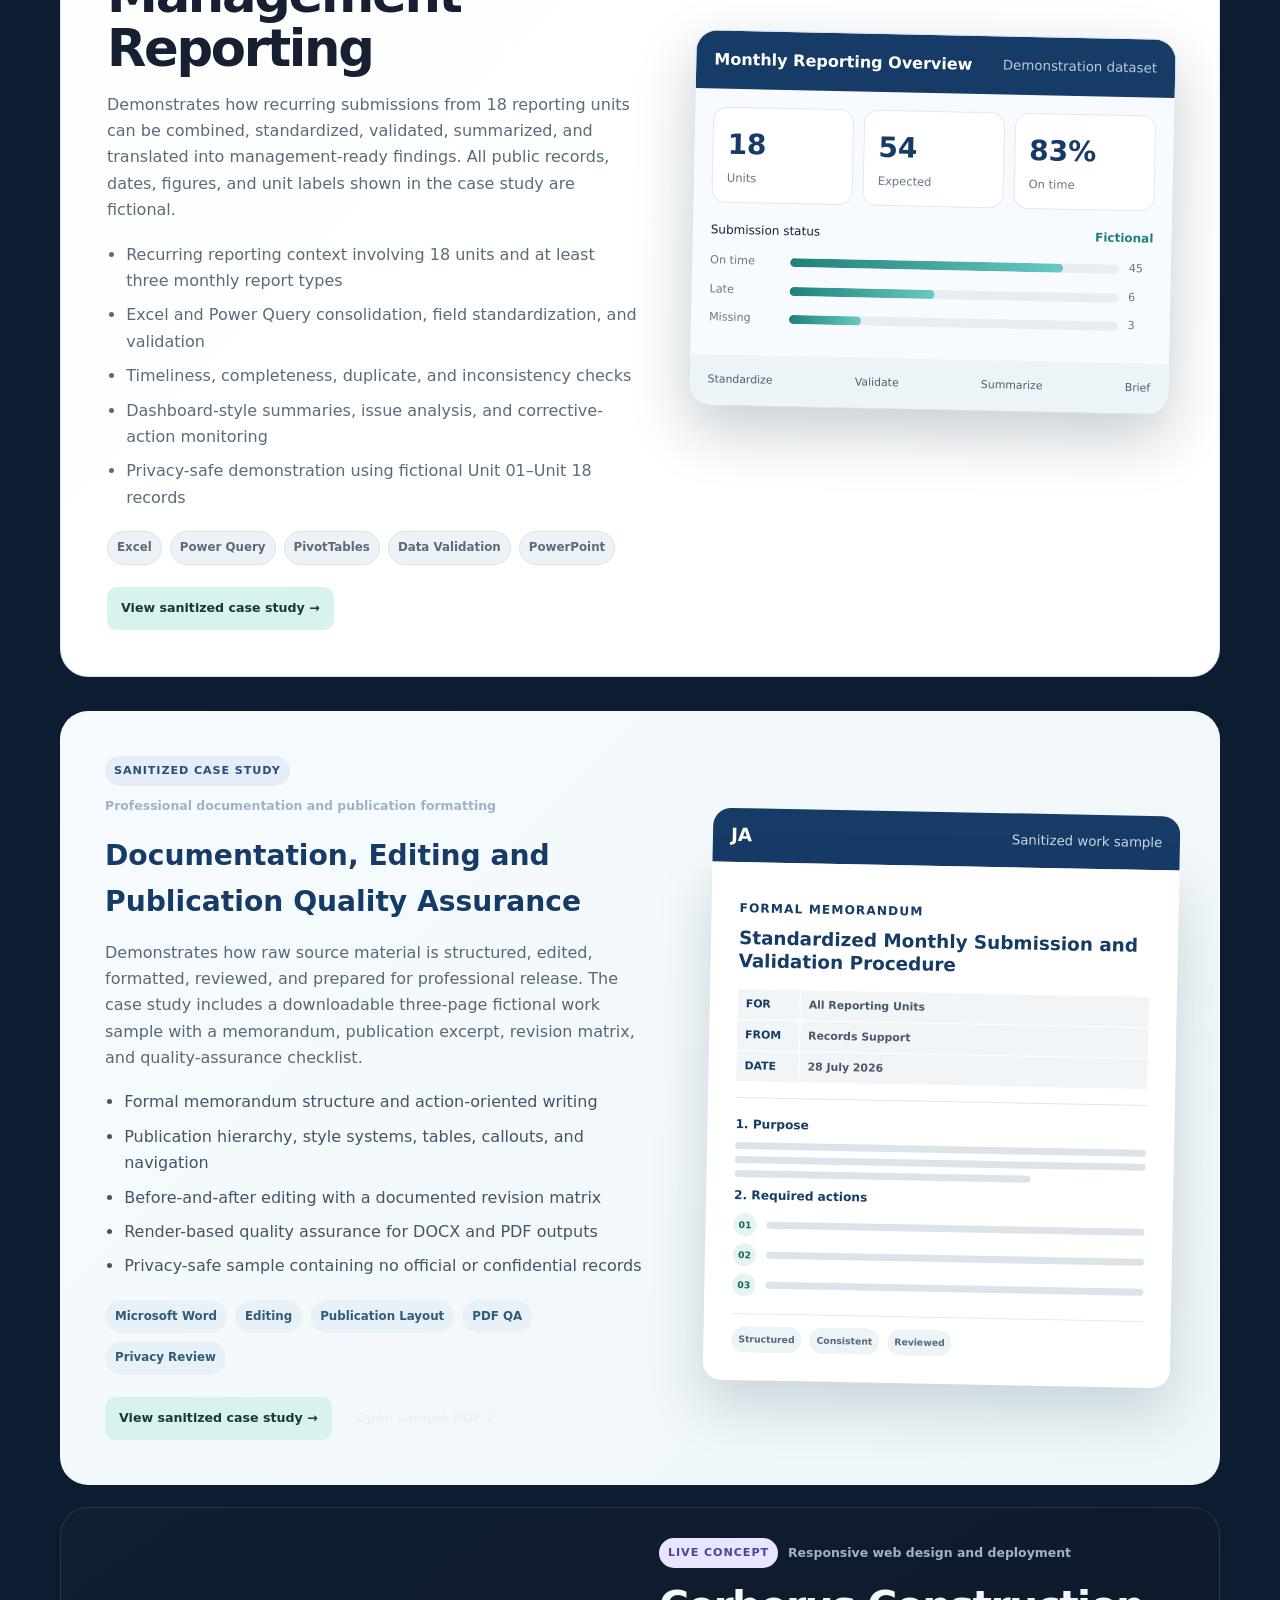
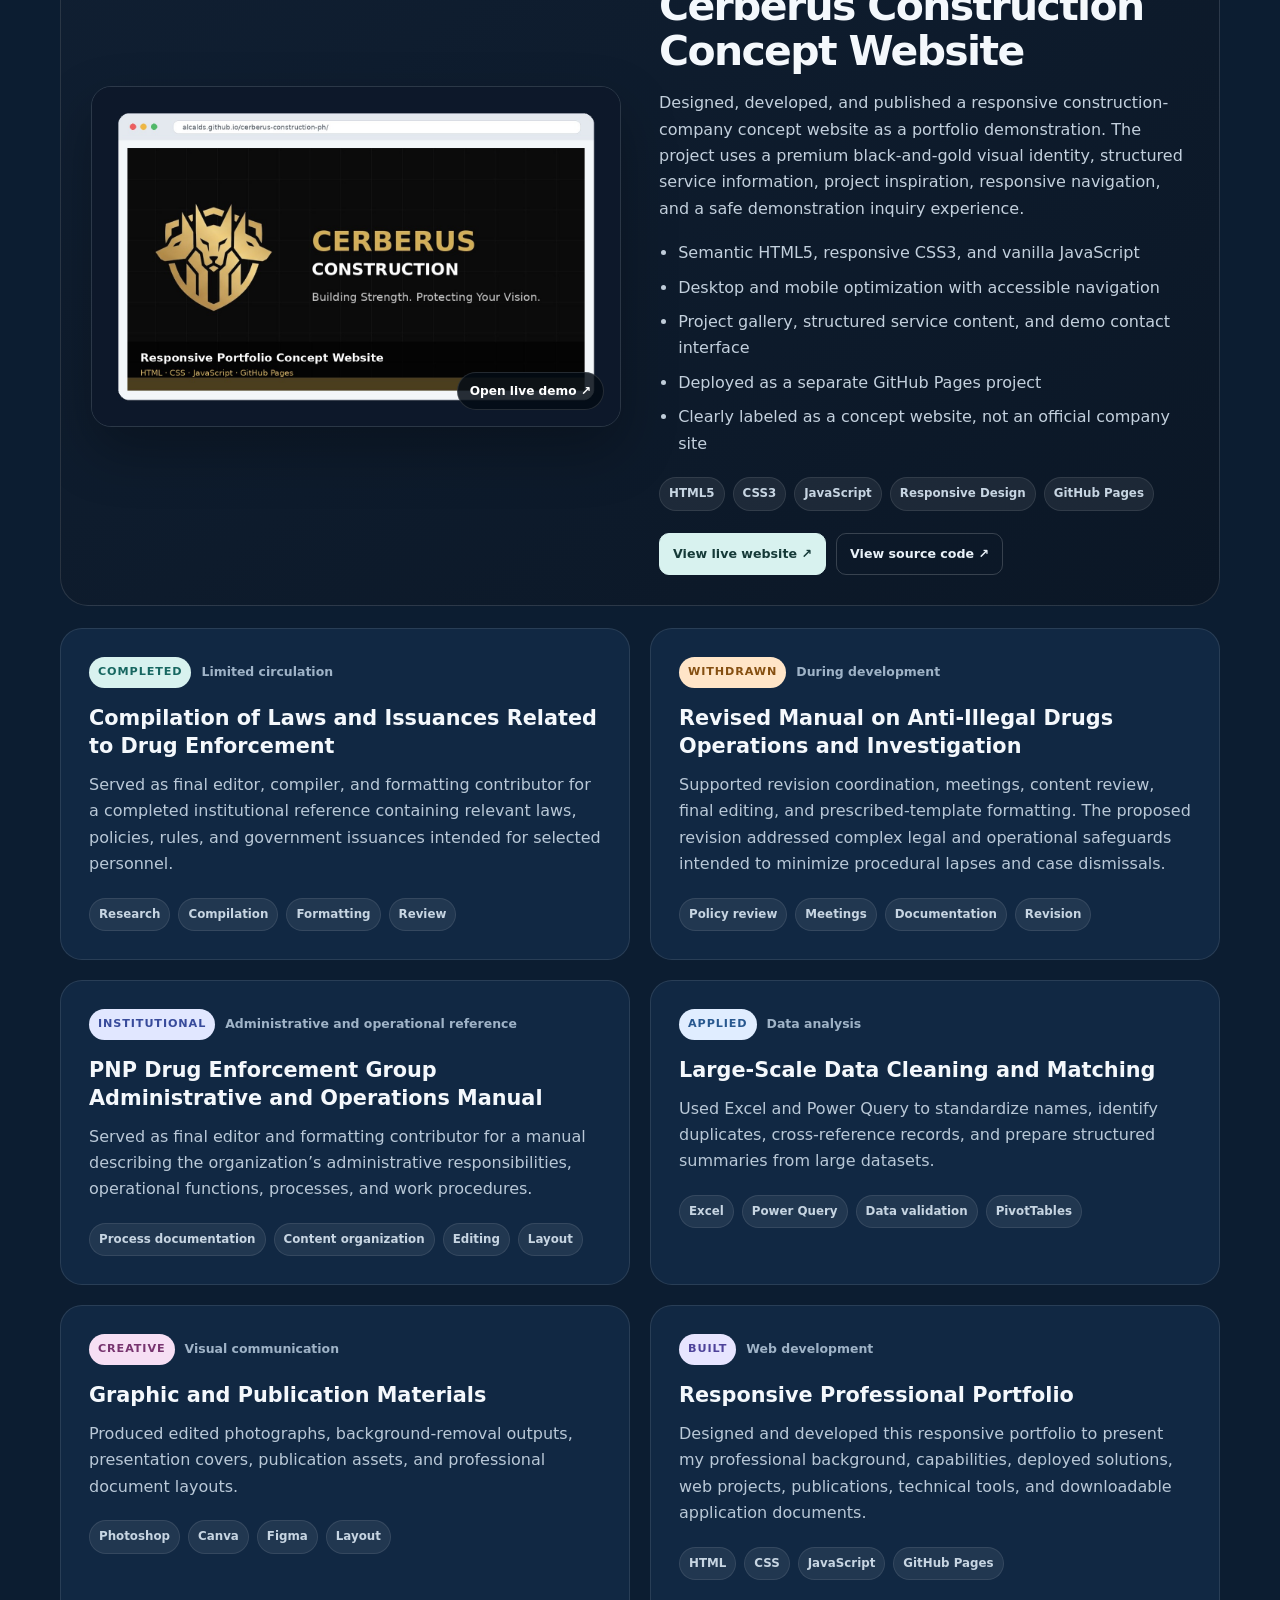
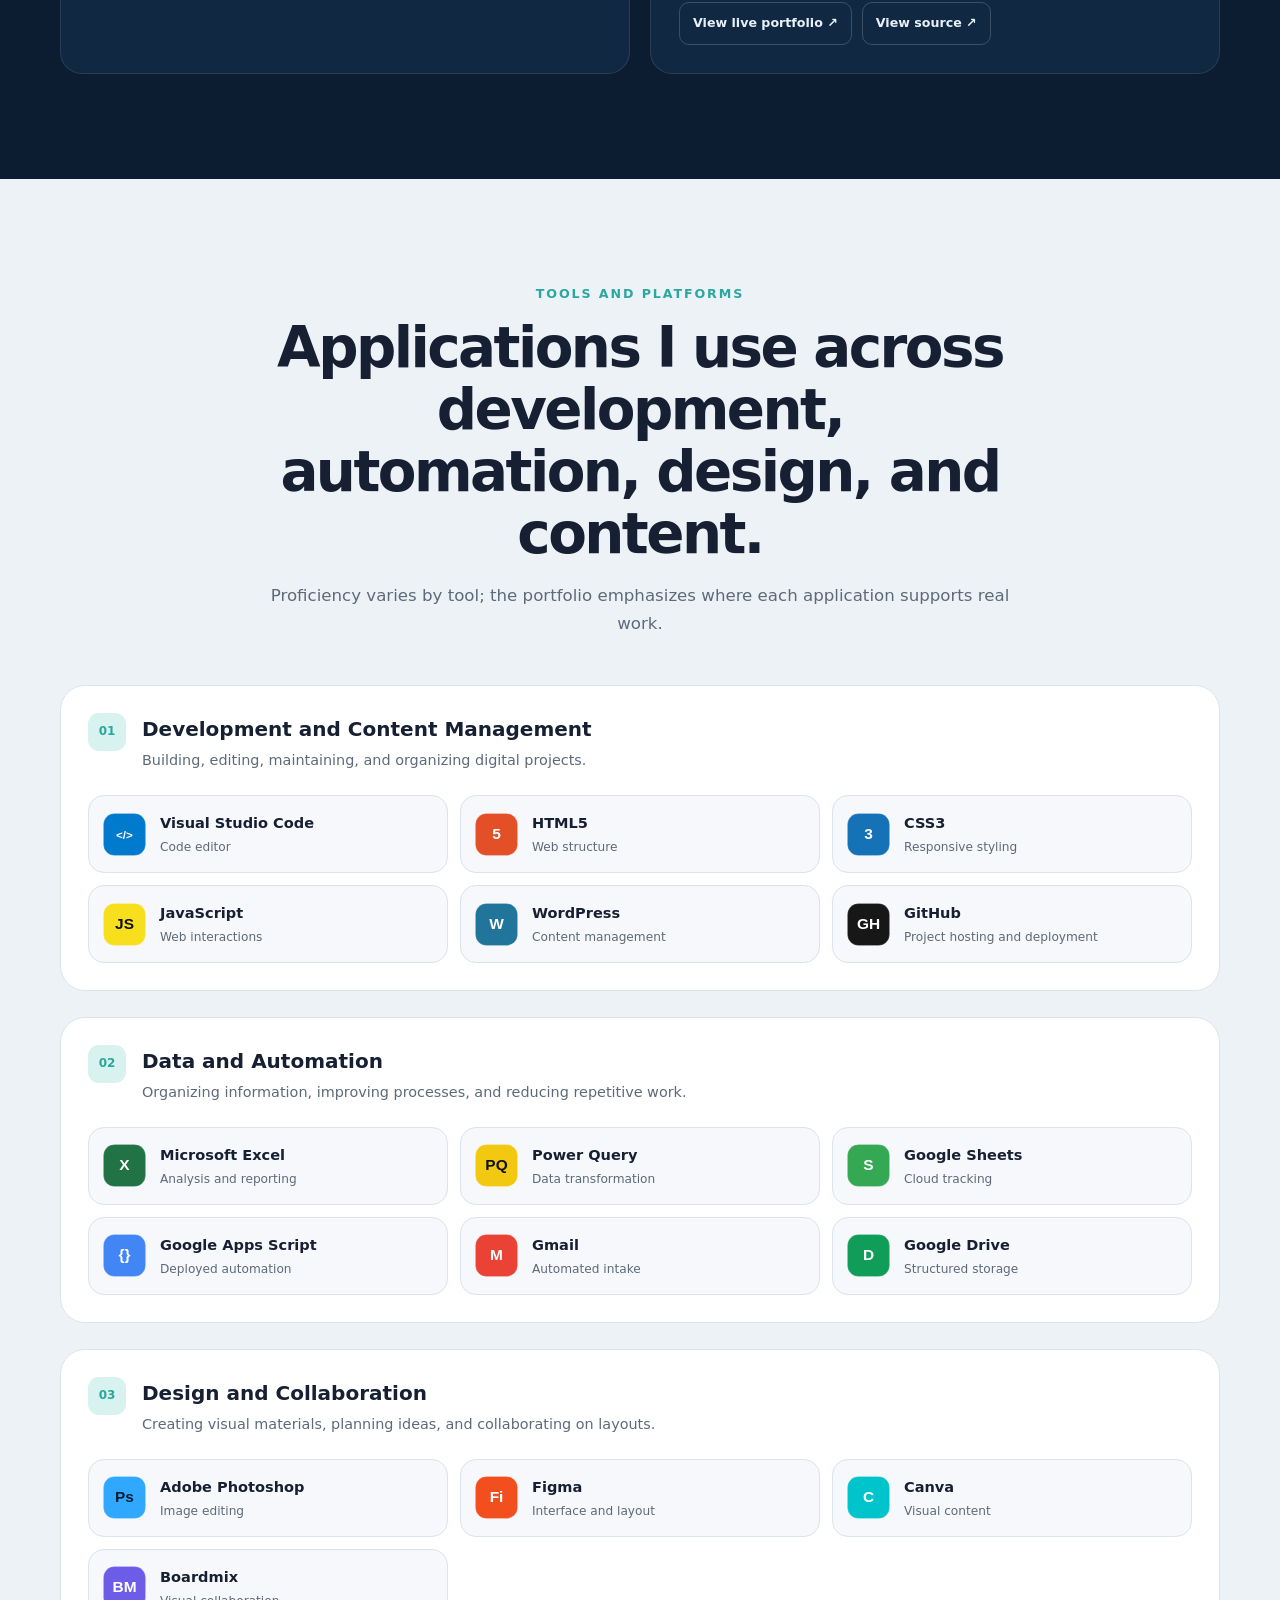
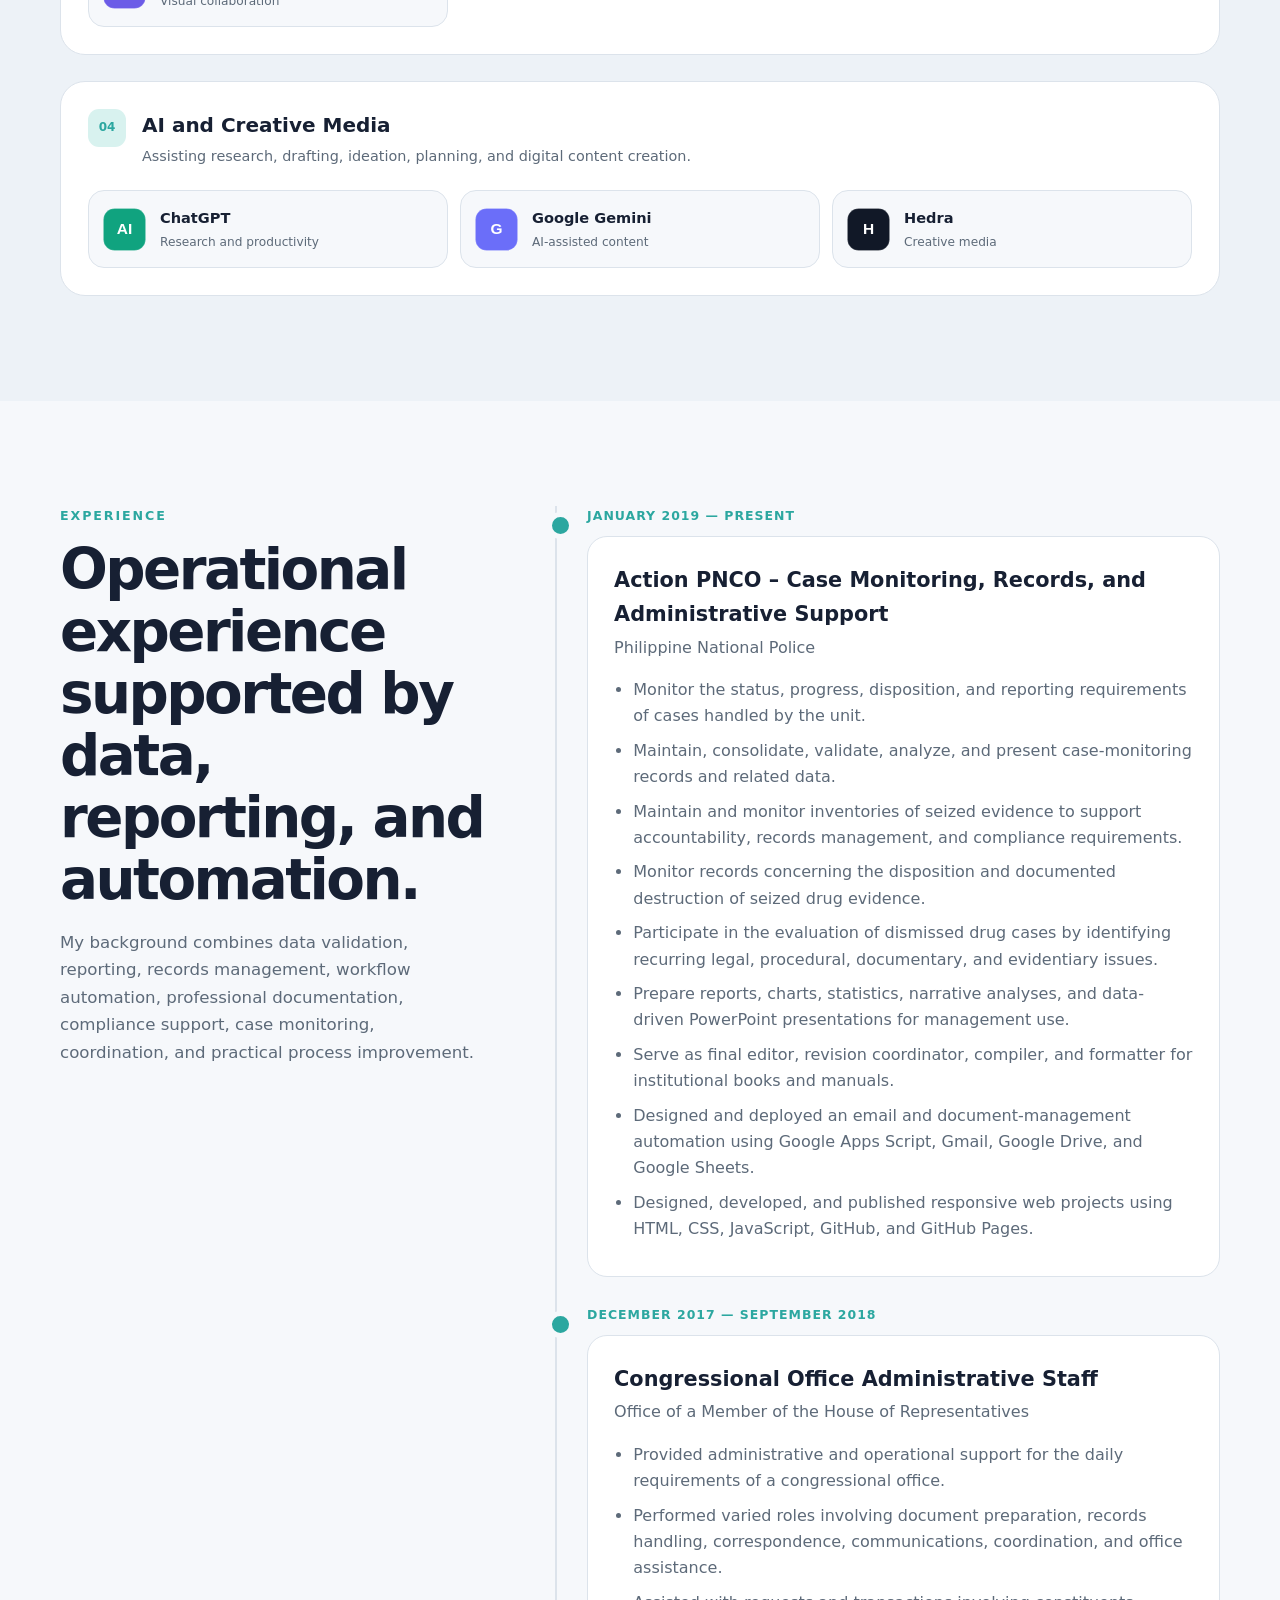
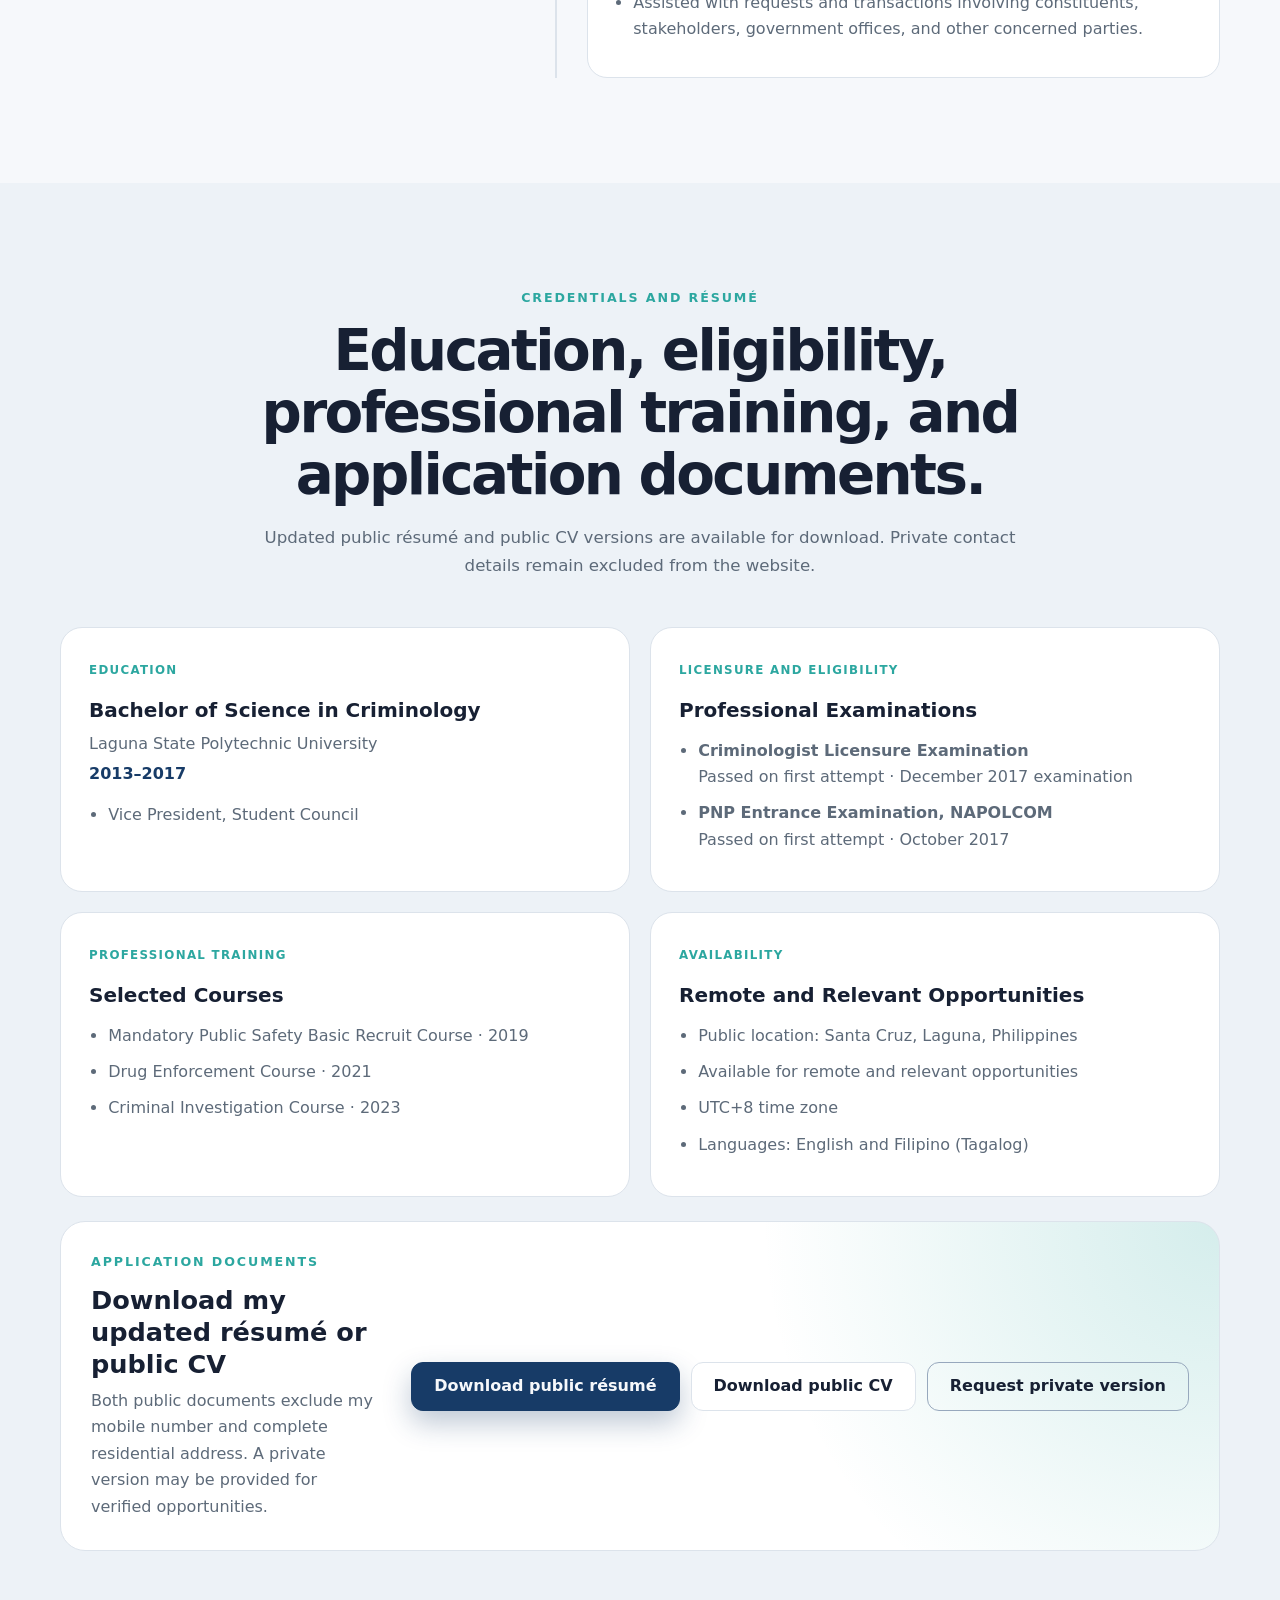
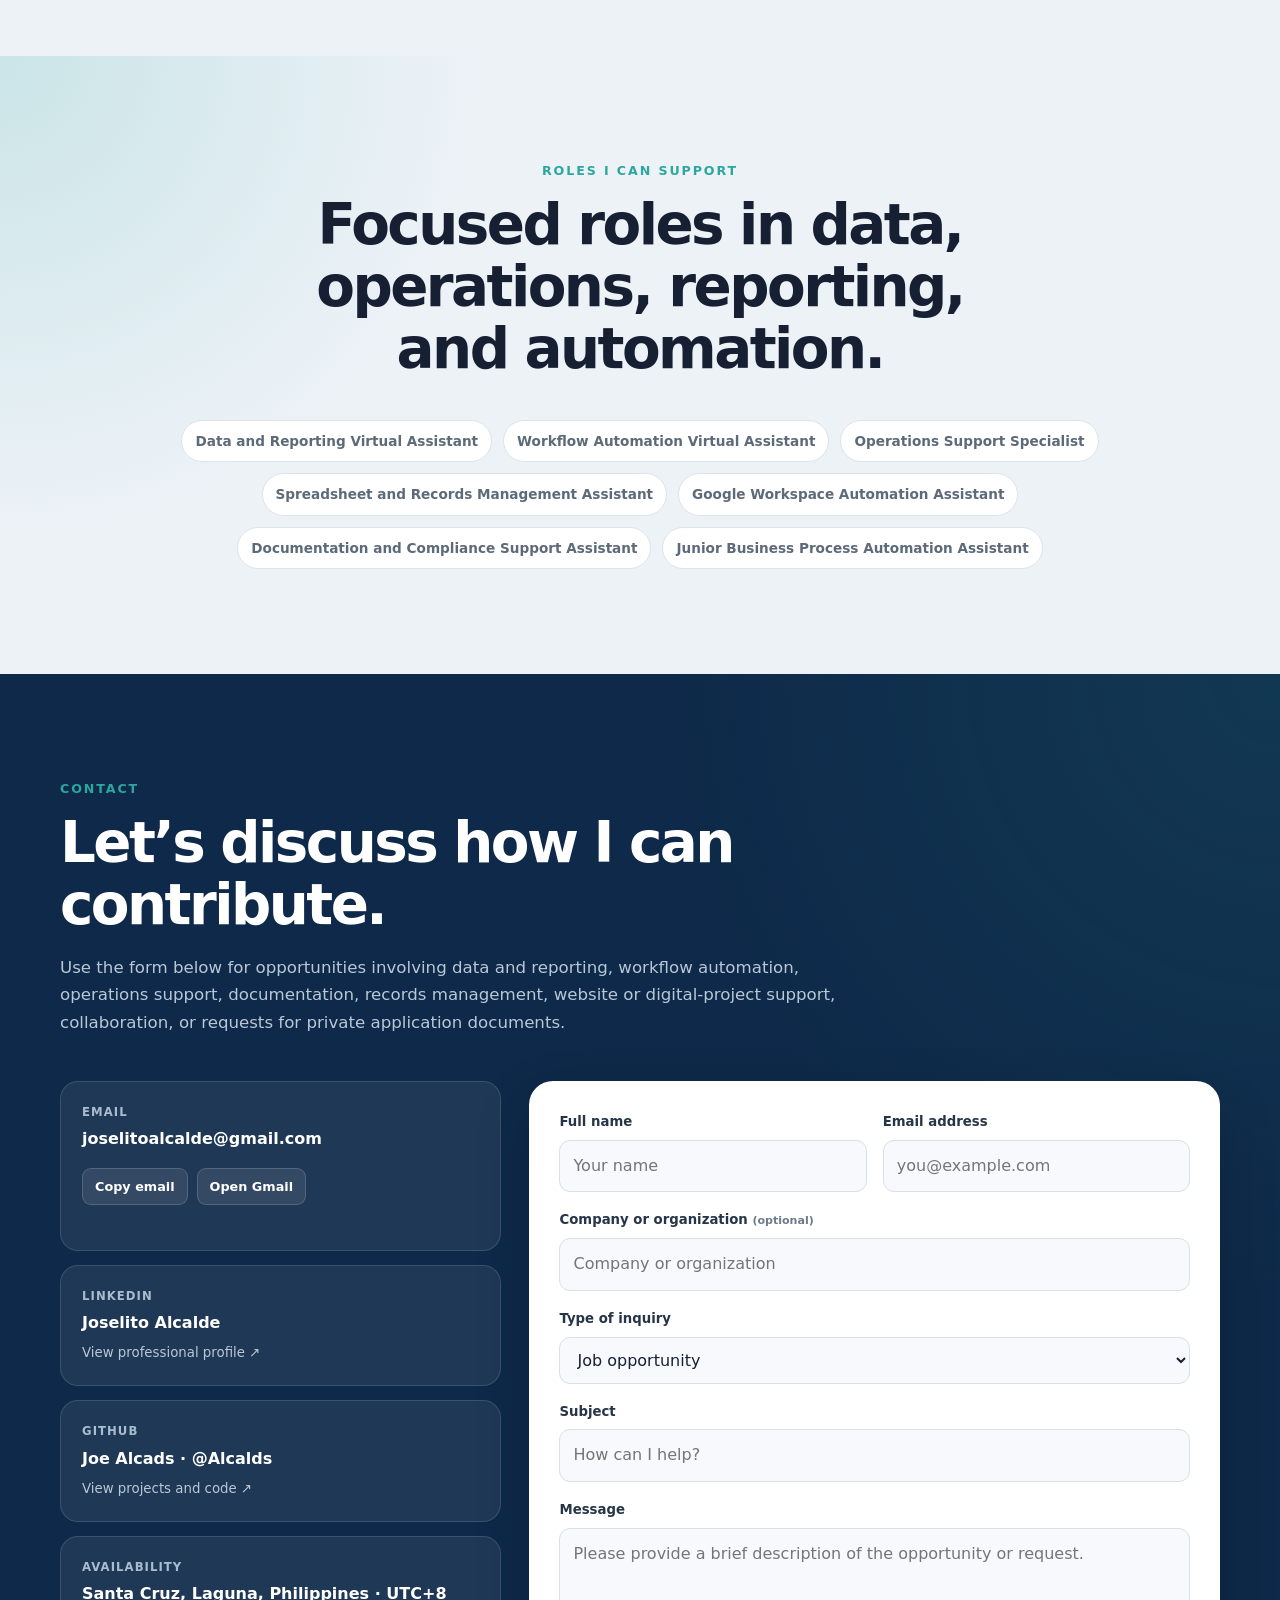
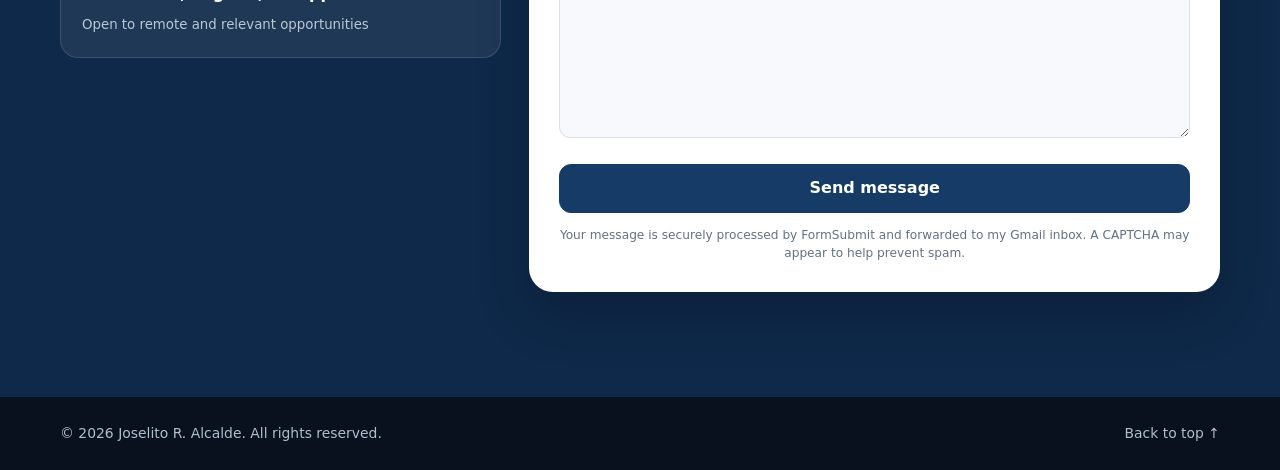
==== commit b96b4bd1: "Correct congressional employment dates and deploy portfolio v12" ====
--- a/index.html
+++ b/index.html
@@ -16,8 +16,8 @@
 <link href="https://alcalds.github.io/" rel="canonical"/>
 <title>Joselito R. Alcalde | Data, Reporting &amp; Workflow Automation</title>
 <link href="assets/favicon.svg" rel="icon" type="image/svg+xml"/>
-<link href="styles.css" rel="stylesheet"/>
-<script defer="" src="script.js"></script>
+<link href="styles.css?v=12" rel="stylesheet"/>
+<script defer="" src="script.js?v=12"></script>
 <script type="application/ld+json">
 {
   "@context": "https://schema.org",
@@ -525,9 +525,9 @@
 </div>
 </article>
 <article class="timeline-item">
-<div class="timeline-date">2018 — 2019</div>
+<div class="timeline-date">December 2017 — September 2018</div>
 <div class="timeline-body">
-<h3>Congressional Office Staff</h3>
+<h3>Congressional Office Administrative Staff</h3>
 <p class="timeline-company">Office of a Member of the House of Representatives</p>
 <ul>
 <li>Provided administrative and operational support for the daily requirements of a congressional office.</li>
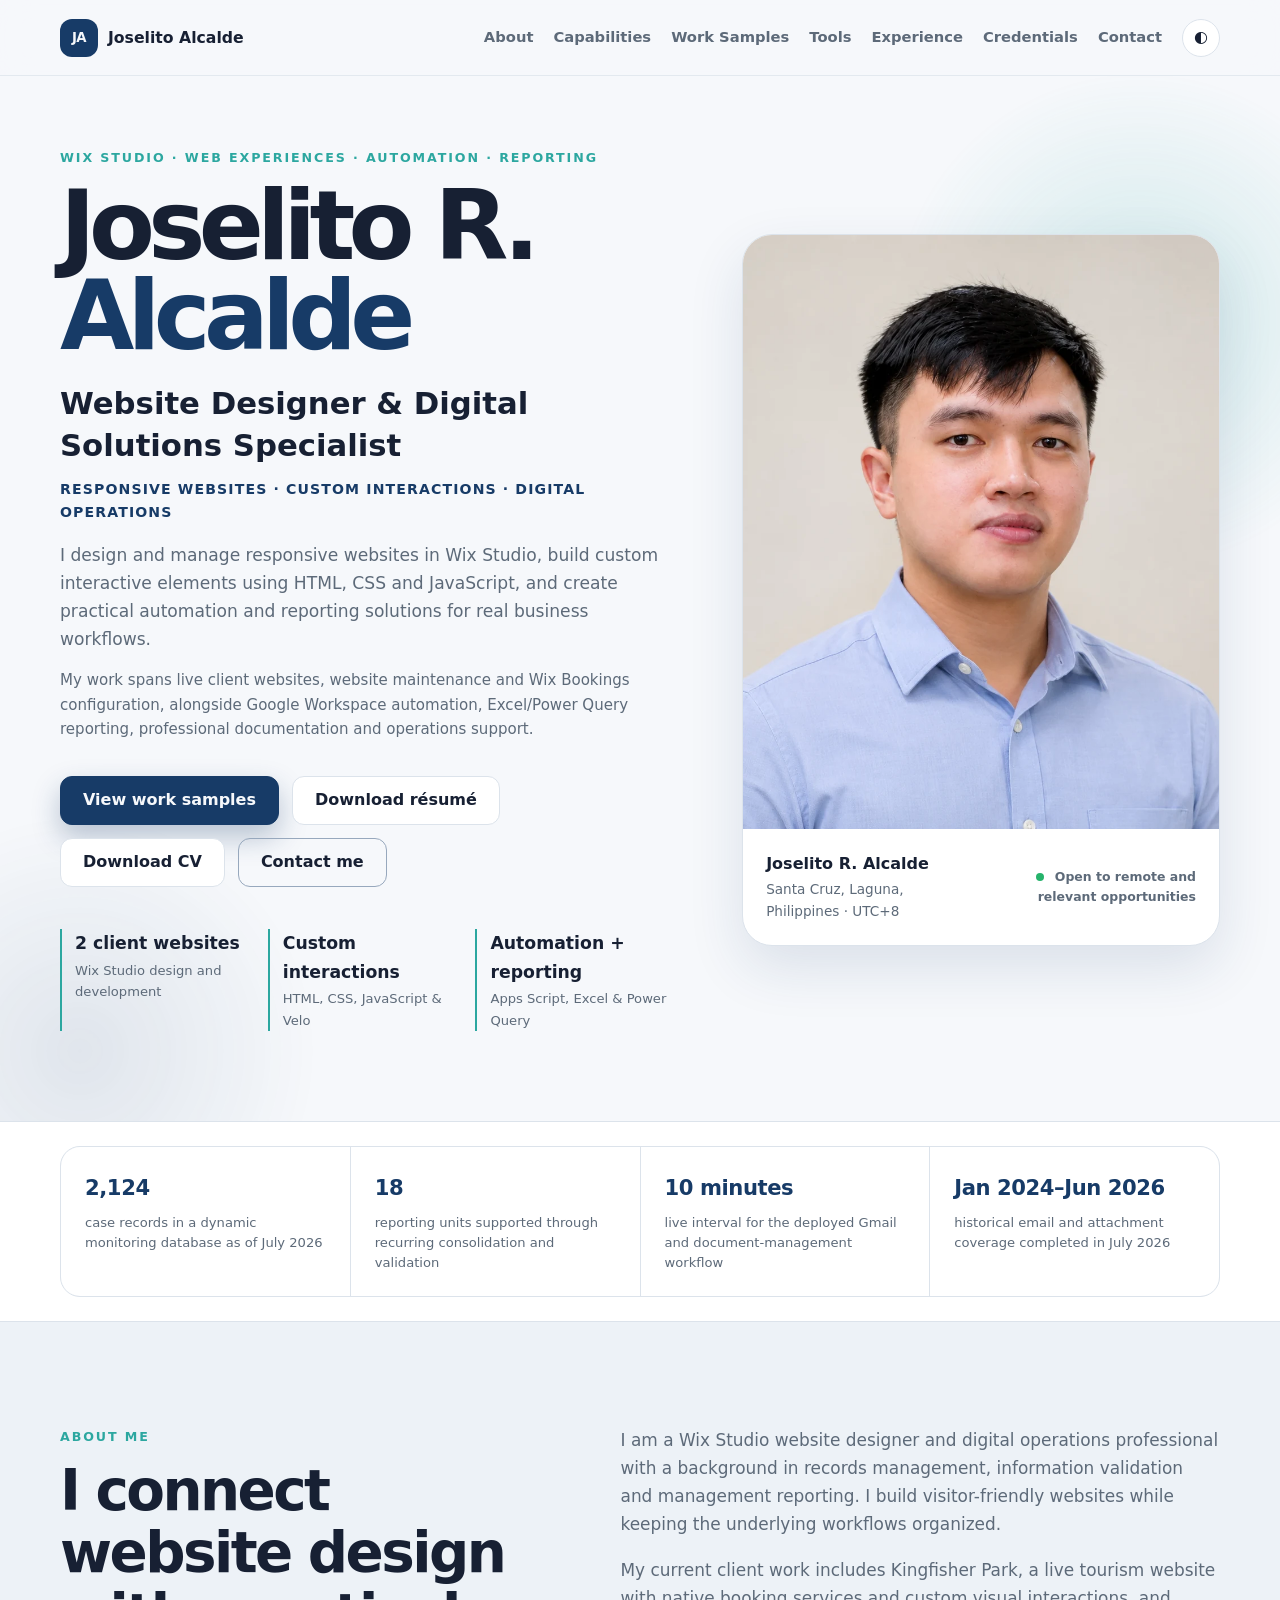
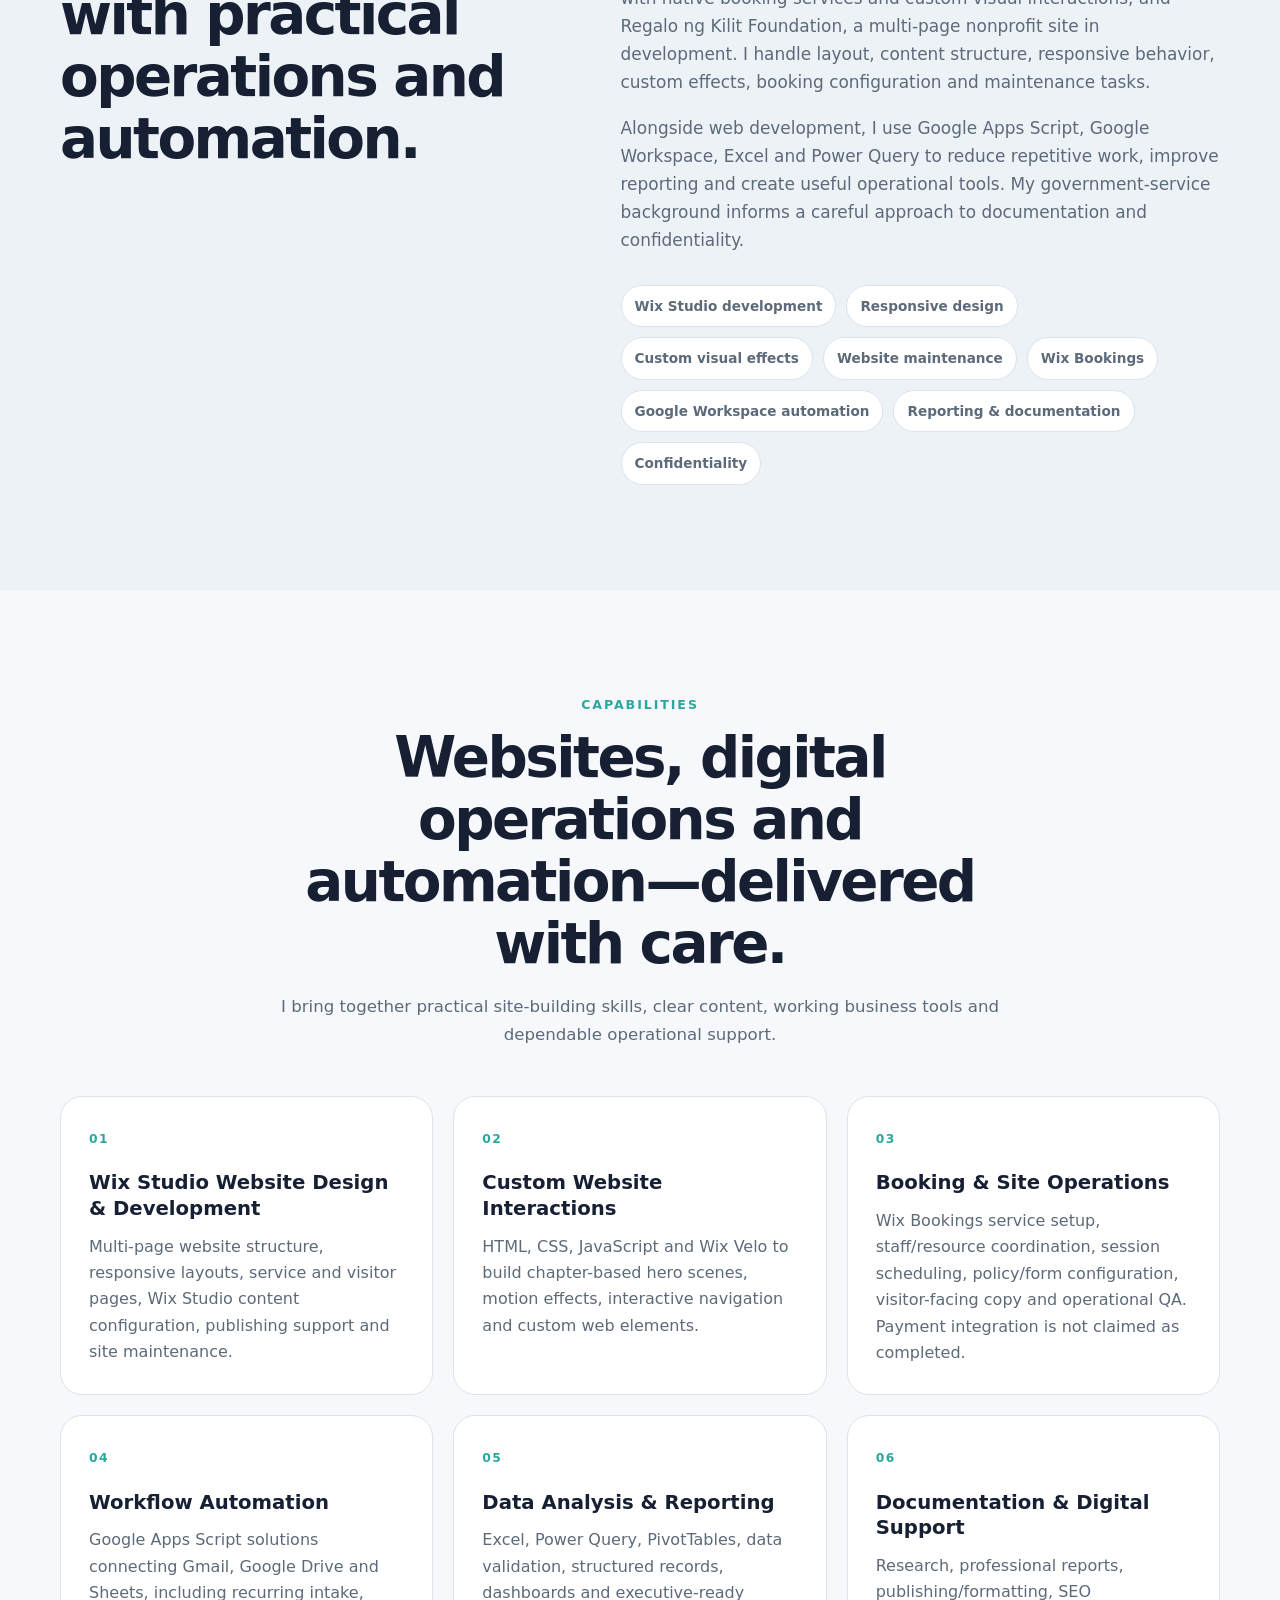
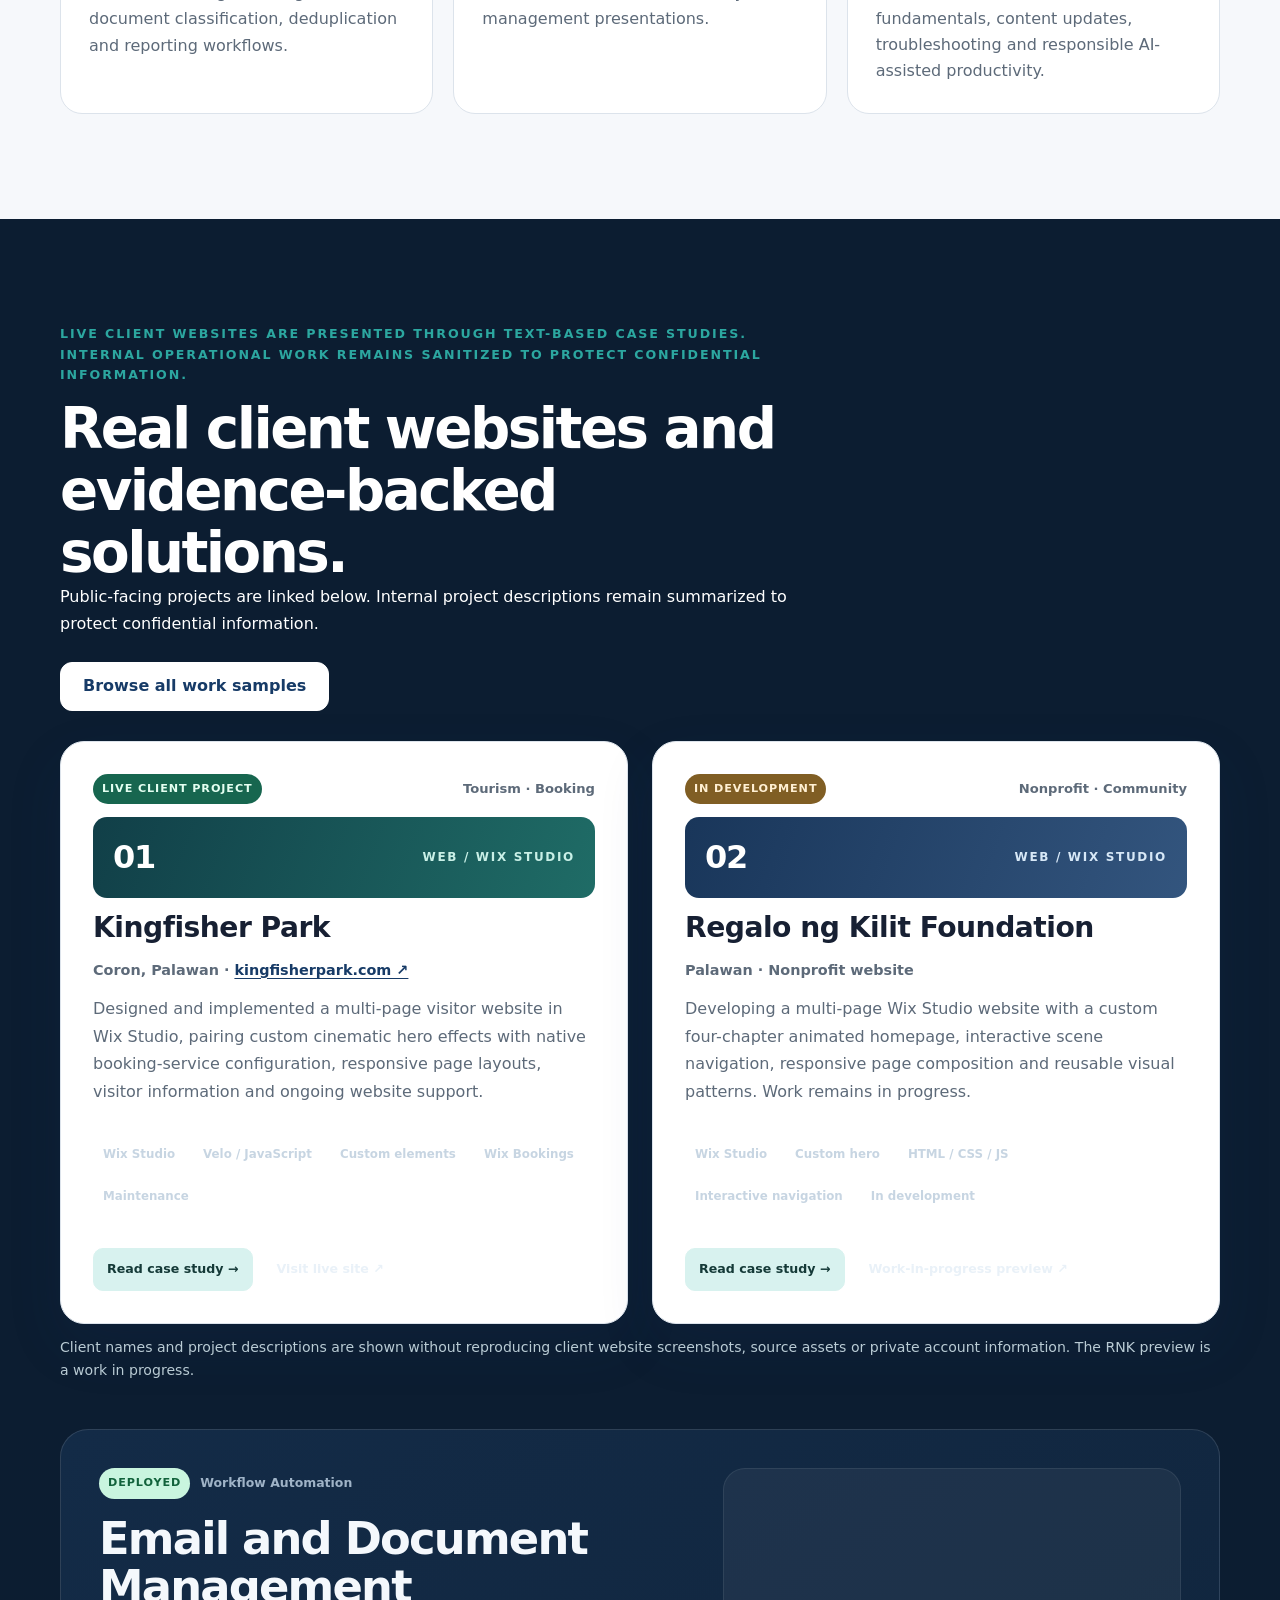
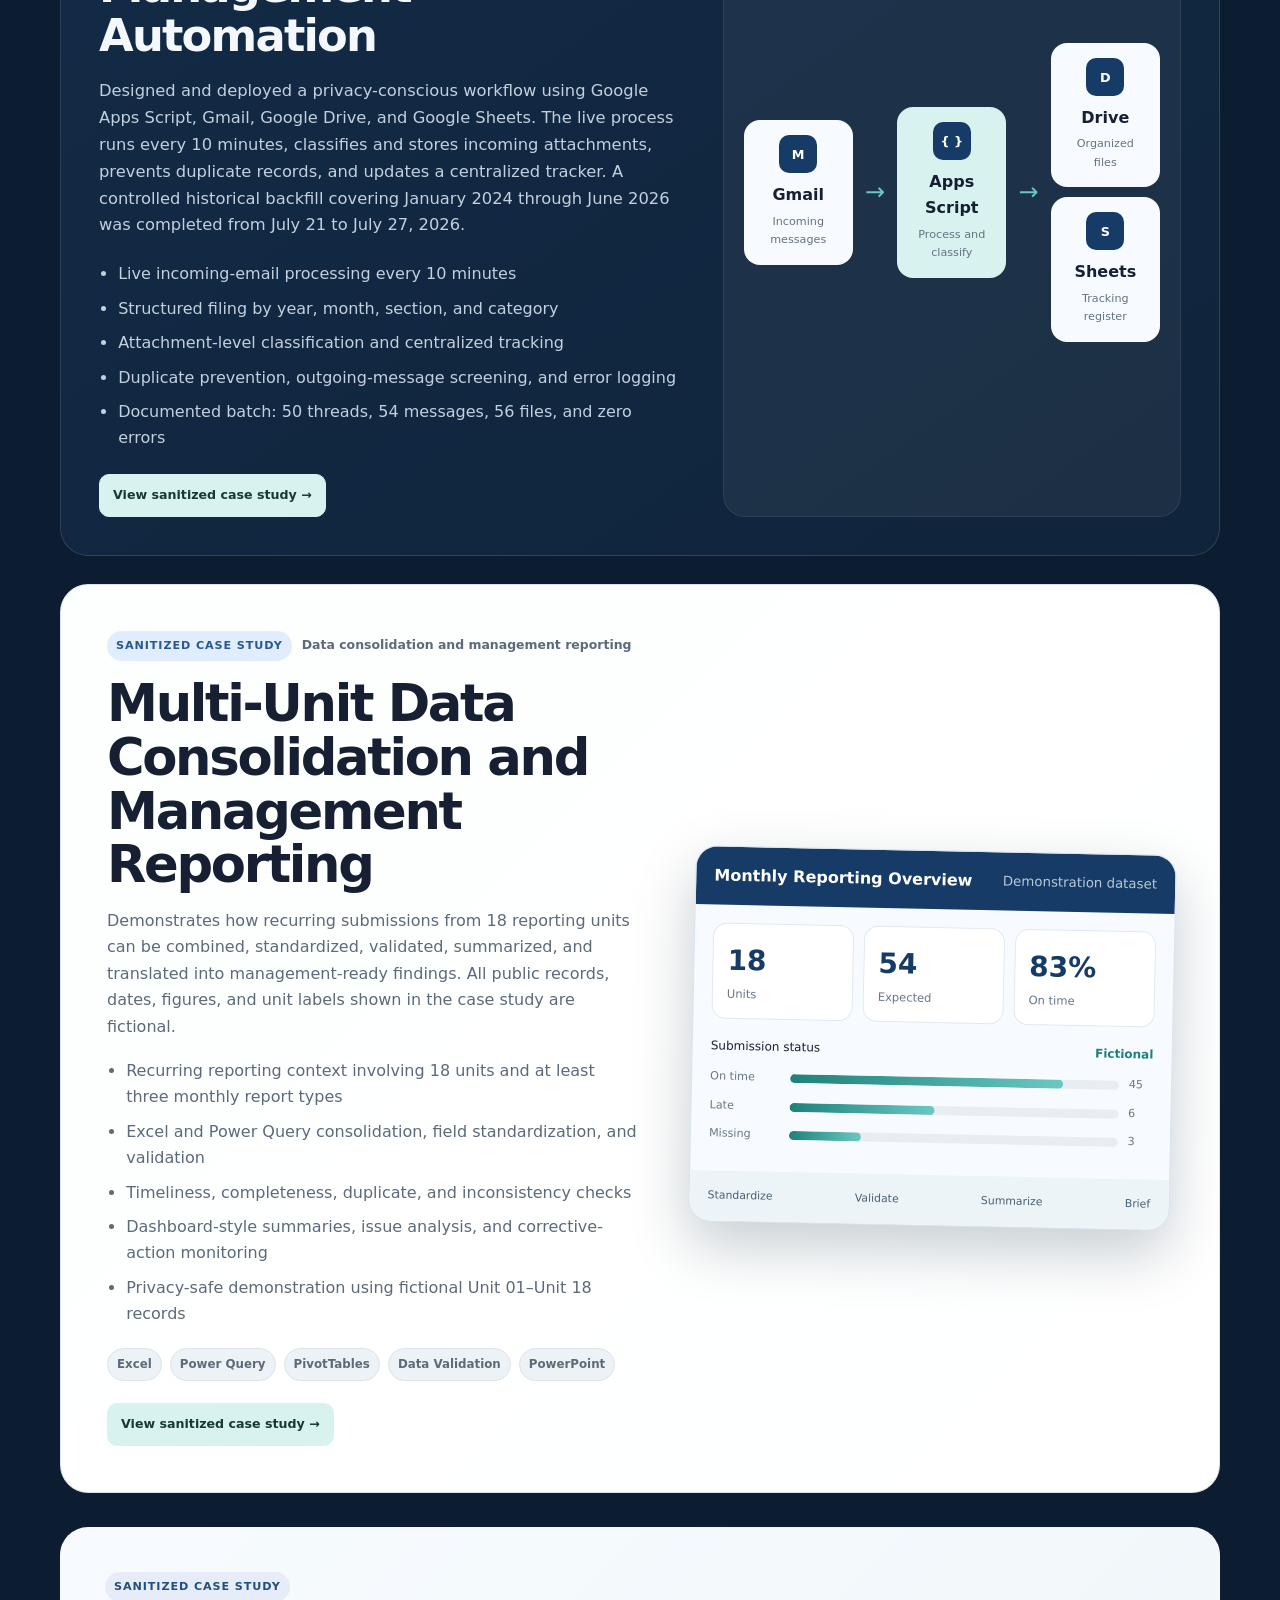
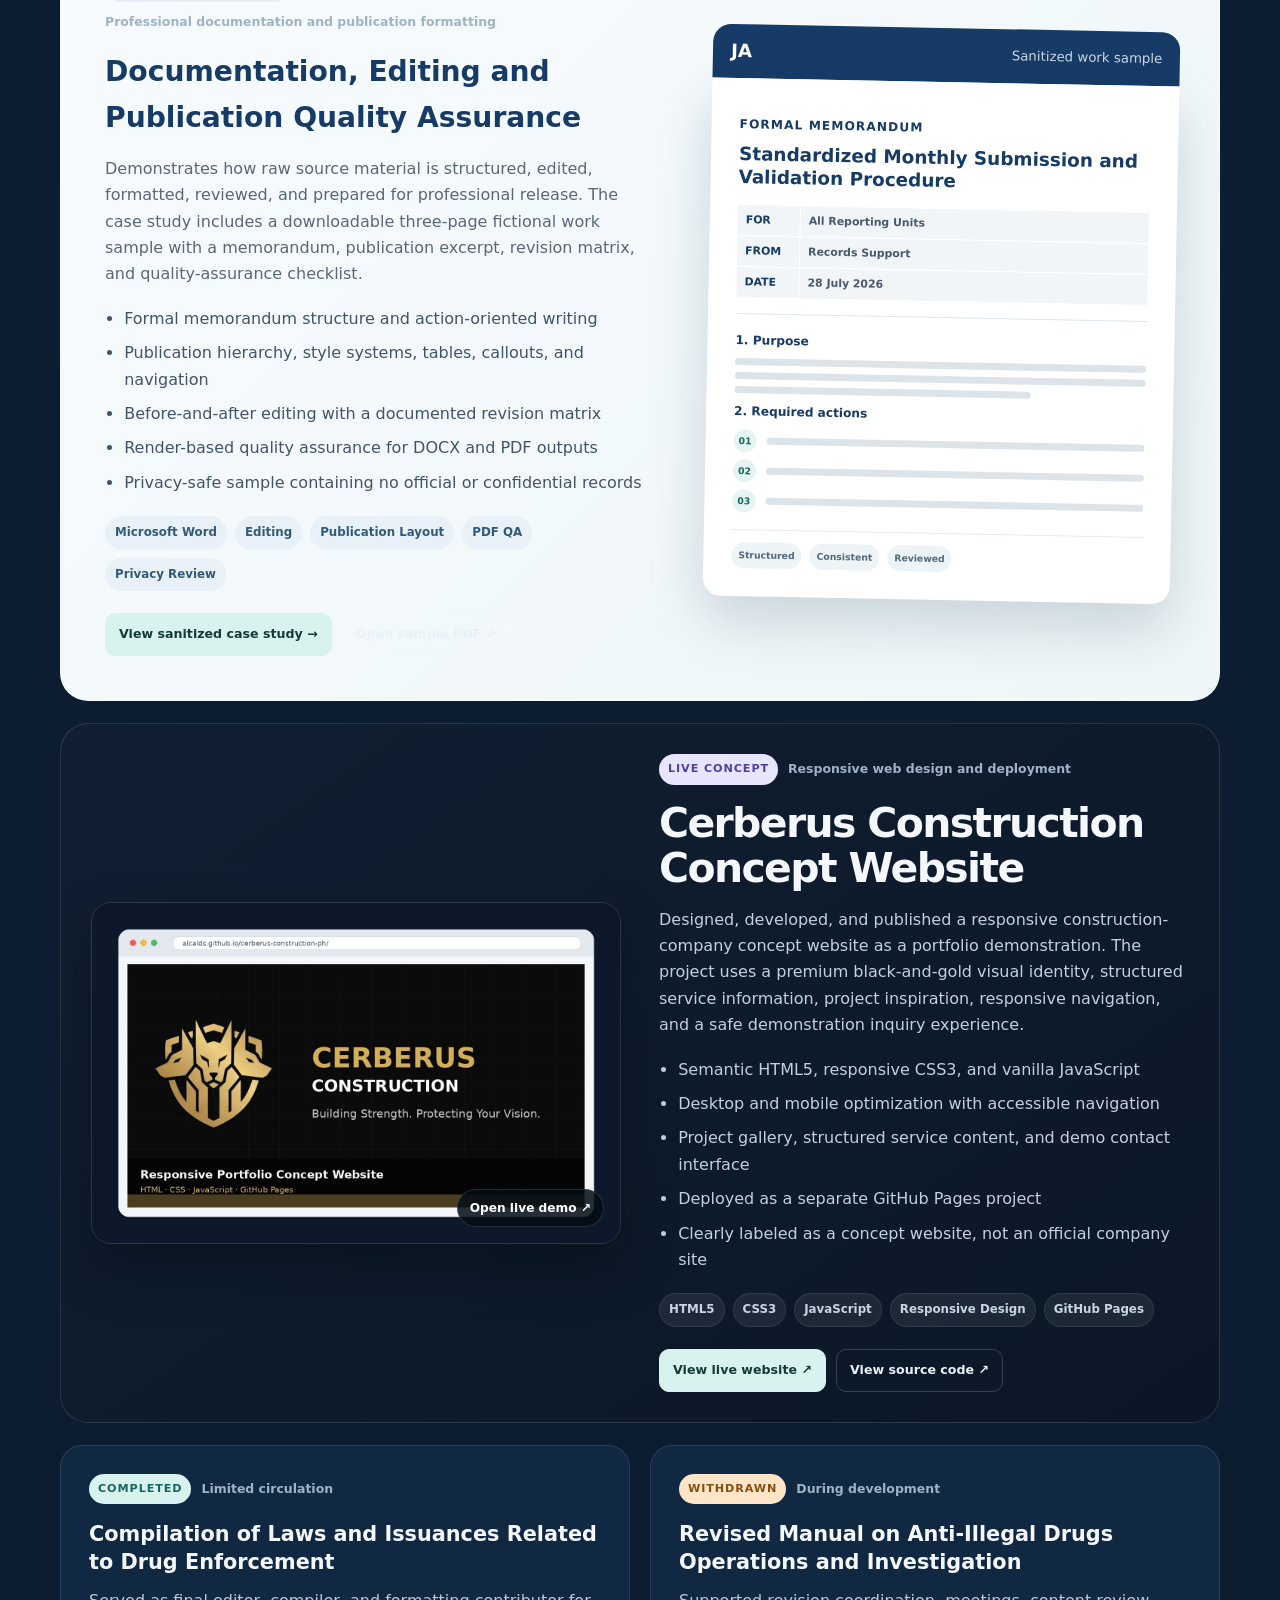
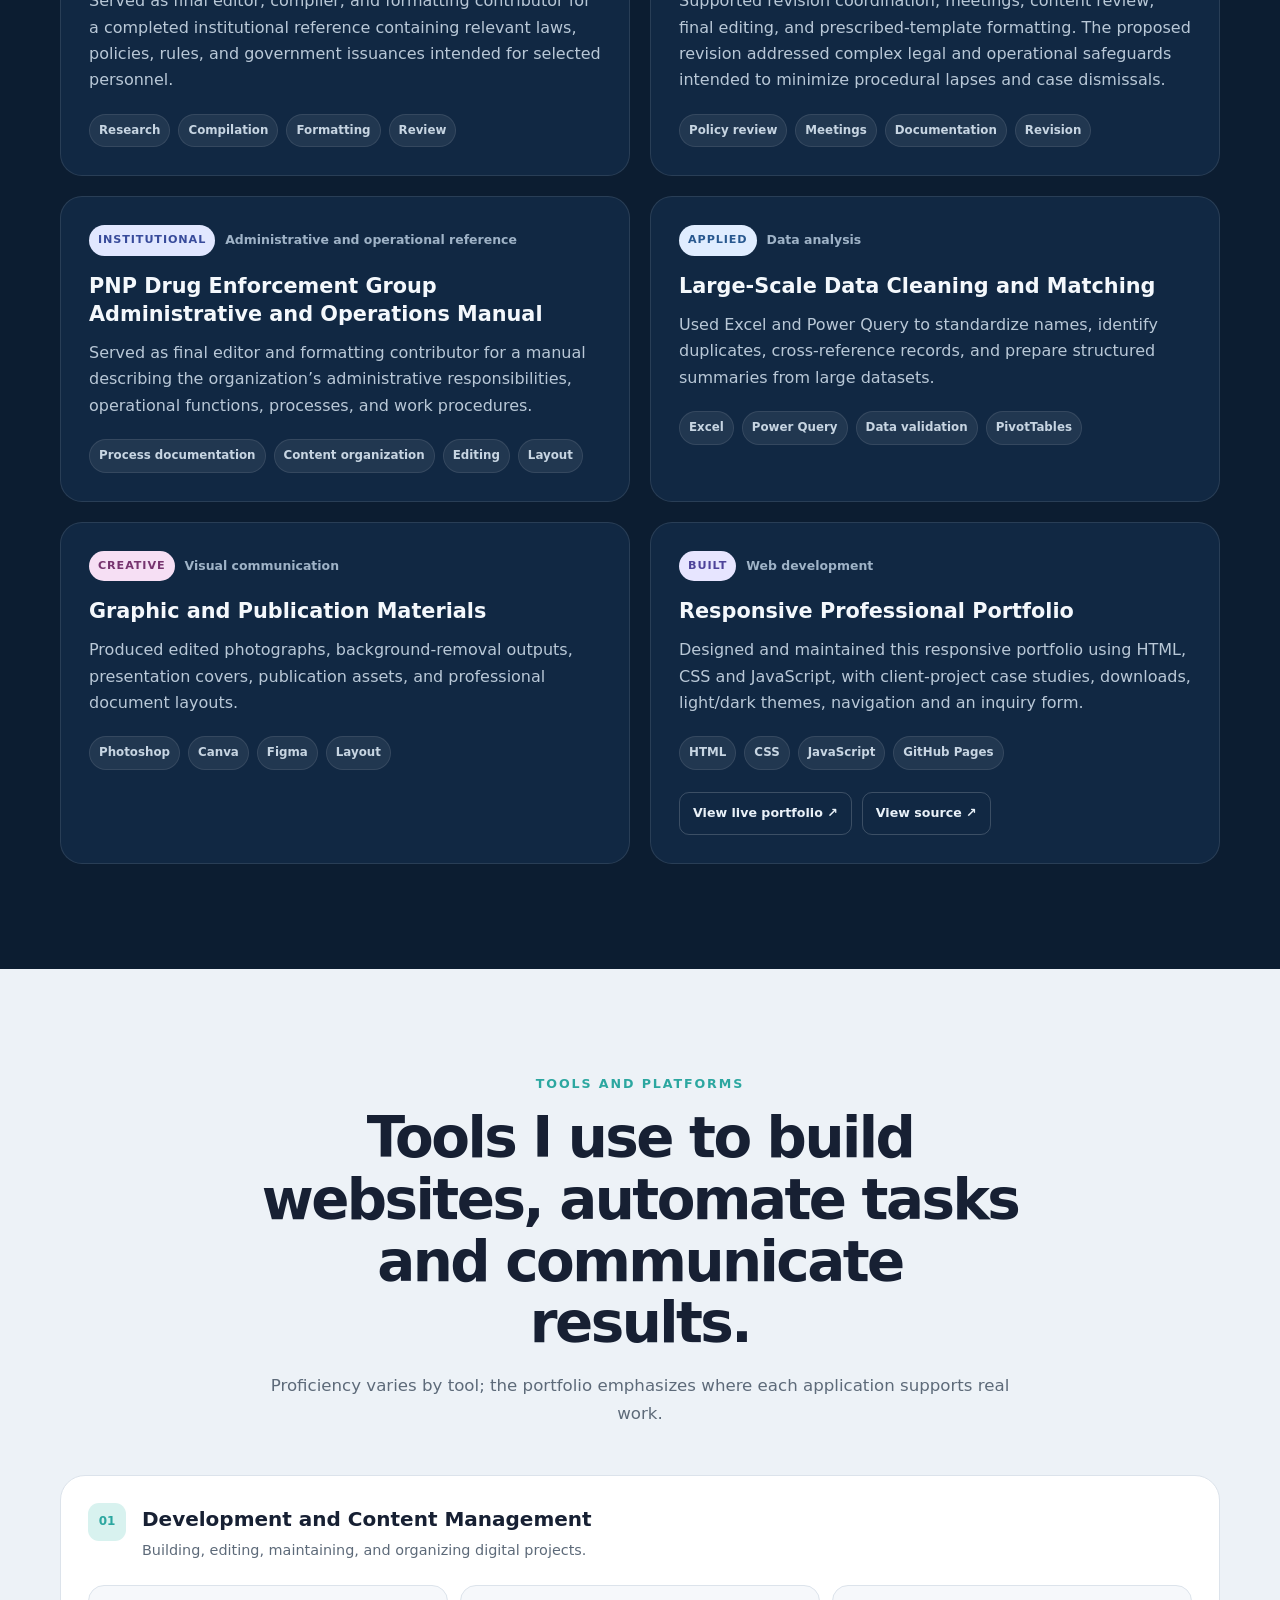
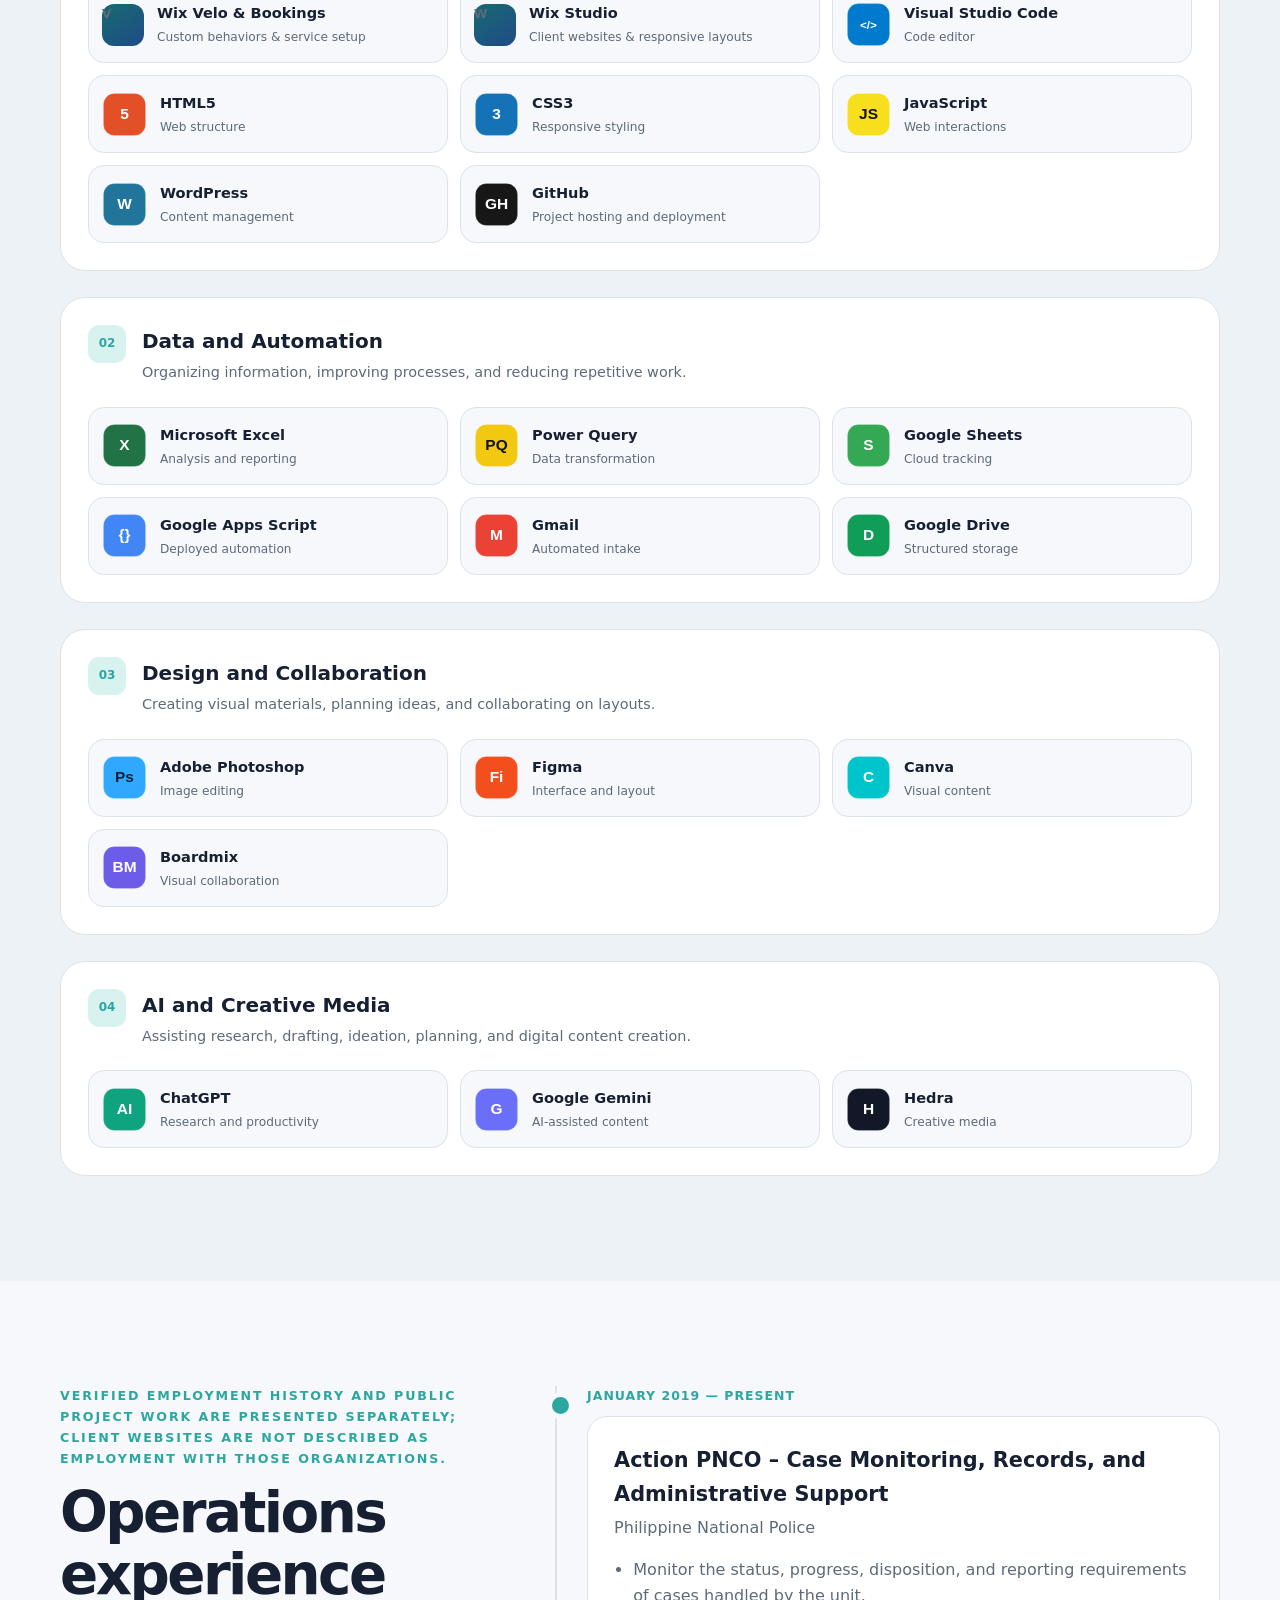
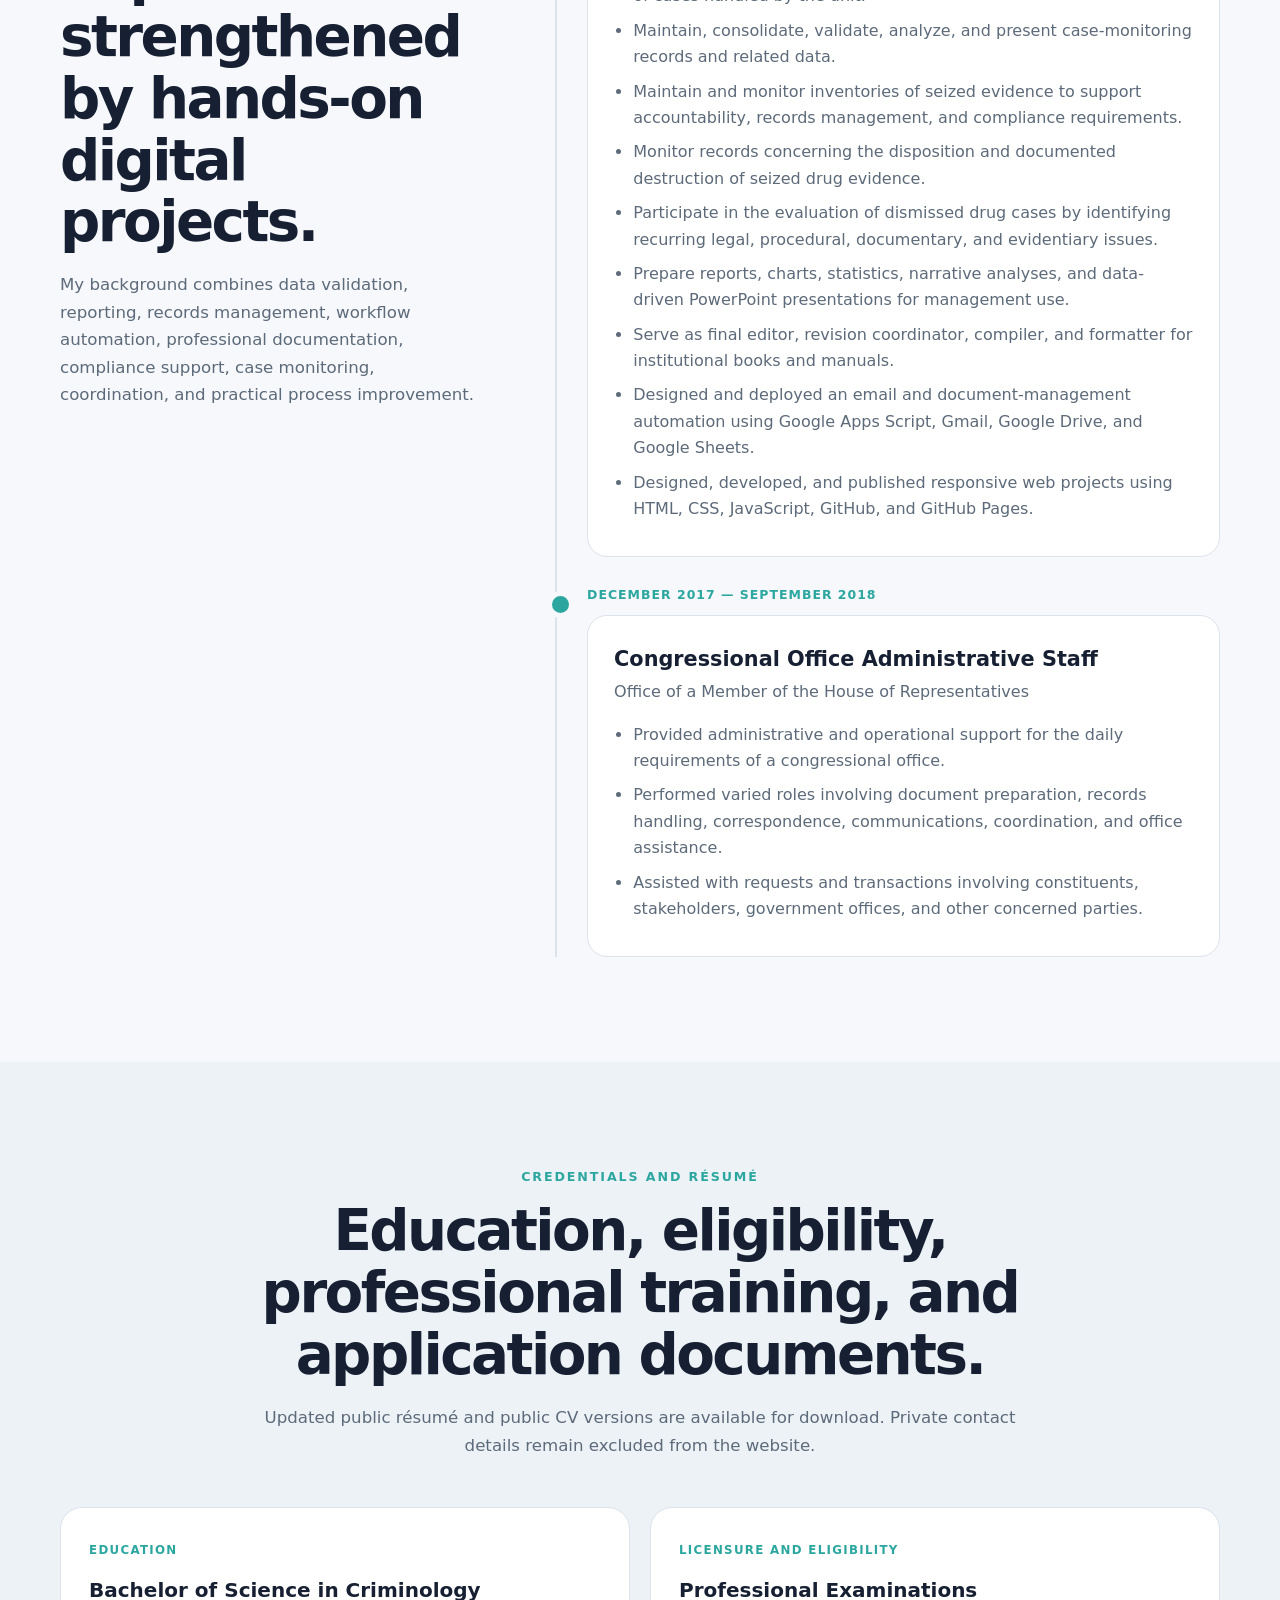
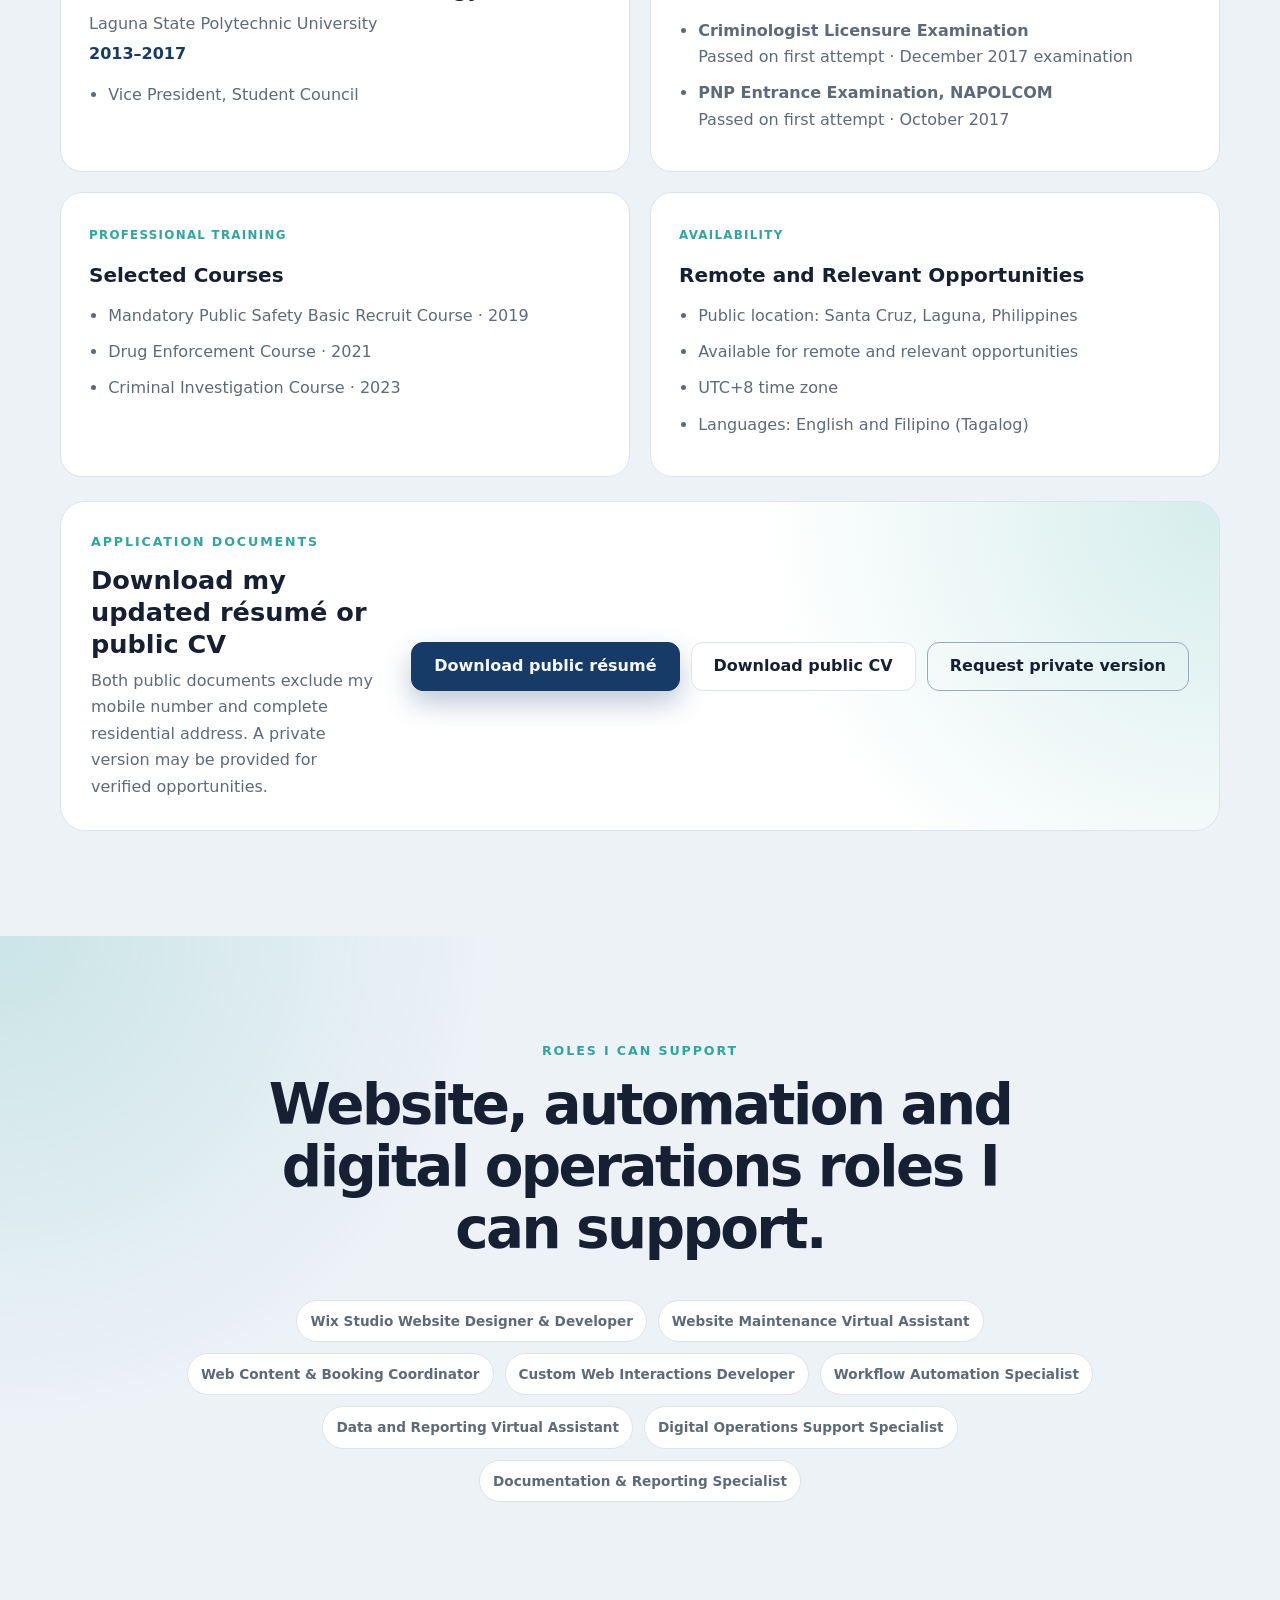
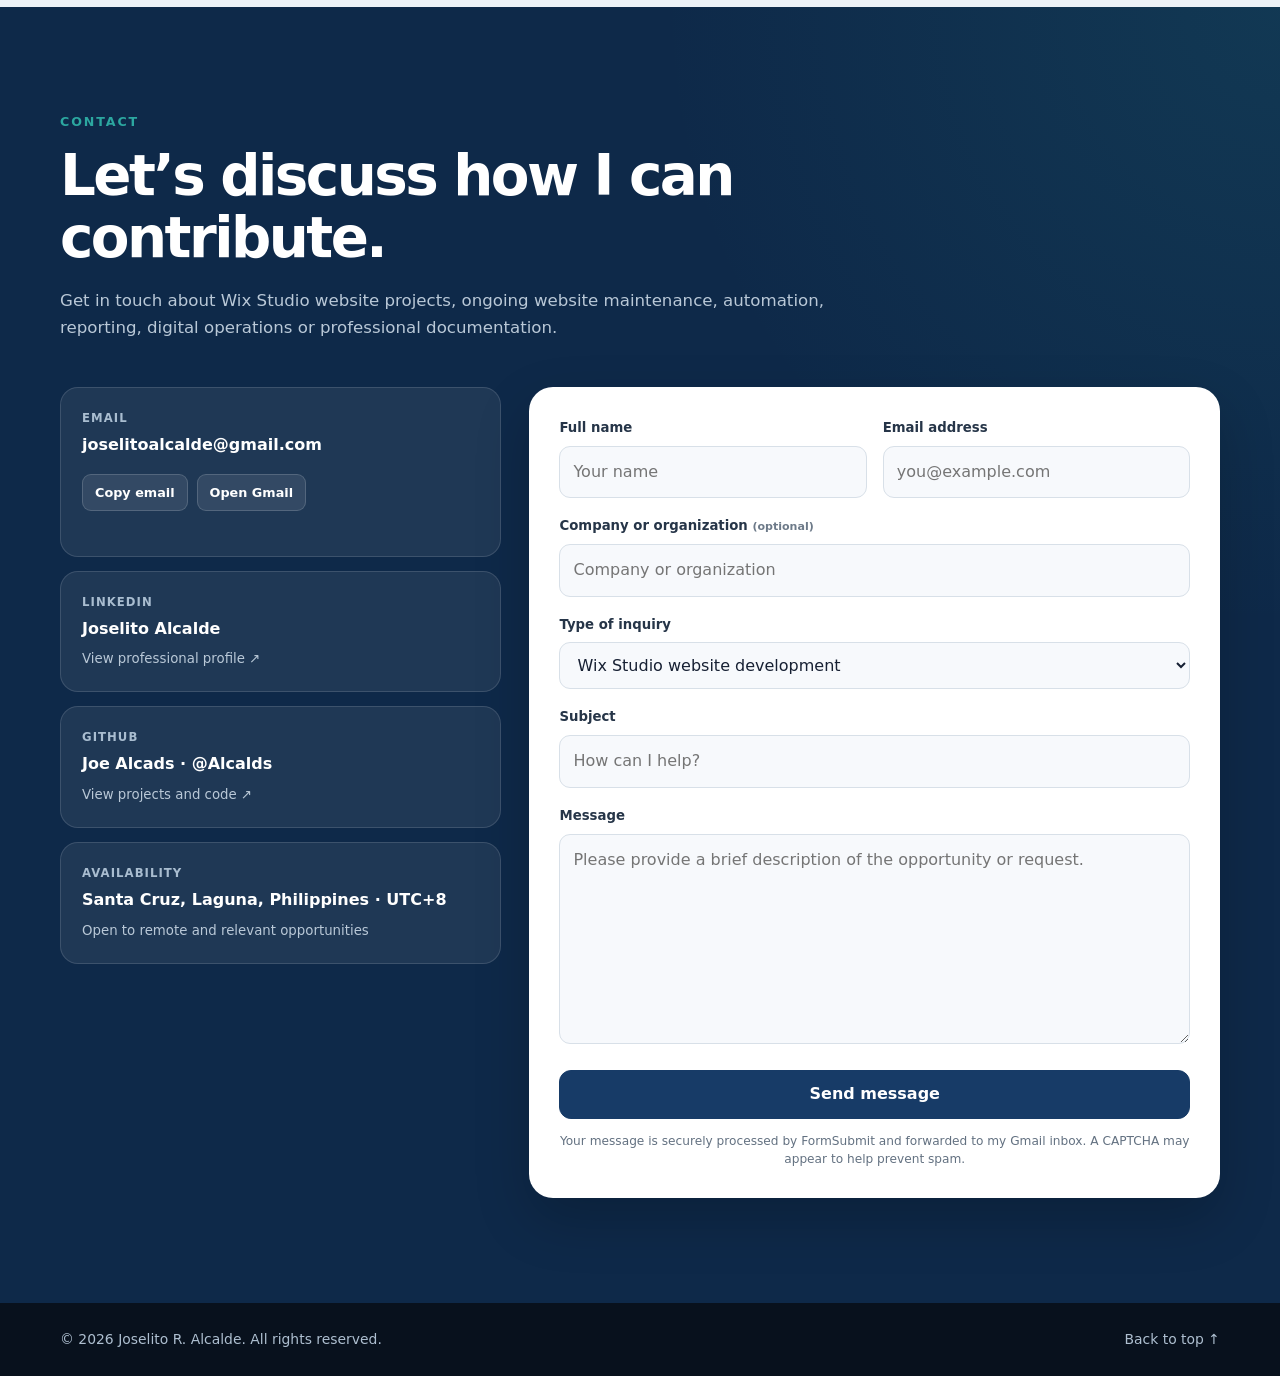
==== commit 70f79ef5: "Add files via upload" ====
--- a/index.html
+++ b/index.html
@@ -4,29 +4,28 @@
 <head>
 <meta charset="utf-8"/>
 <meta content="width=device-width, initial-scale=1" name="viewport"/>
-<meta content="Portfolio of Joselito R. Alcalde, a Data, Reporting and Workflow Automation Specialist providing remote operations and administrative support through spreadsheet reporting, records management, professional documentation, and Google Workspace automation." name="description"/>
+<meta content="Portfolio of Joselito R. Alcalde, a website designer and digital solutions specialist. Explore real Wix Studio client work, custom web interactions, website management, Google Workspace automation, and data reporting." name="description"/>
 <meta content="Joselito R. Alcalde" name="author"/>
 <meta content="#173b67" name="theme-color"/>
-<meta content="Joselito R. Alcalde | Data, Reporting &amp; Workflow Automation" property="og:title"/>
-<meta content="Data reporting, records management, professional documentation, and Google Workspace workflow automation backed by government-service experience." property="og:description"/>
+<meta content="Joselito R. Alcalde | Website Designer &amp; Digital Solutions Specialist" property="og:title"/>
+<meta content="Portfolio of Joselito R. Alcalde, a website designer and digital solutions specialist. Explore real Wix Studio client work, custom web interactions, website management, Google Workspace automation, and data reporting." property="og:description"/>
 <meta content="website" property="og:type"/>
 <meta content="https://alcalds.github.io/" property="og:url"/>
 <meta content="https://alcalds.github.io/assets/images/social-preview.jpg" property="og:image"/>
 <meta content="summary_large_image" name="twitter:card"/>
 <link href="https://alcalds.github.io/" rel="canonical"/>
-<title>Joselito R. Alcalde | Data, Reporting &amp; Workflow Automation</title>
+<title>Joselito R. Alcalde | Website Designer &amp; Digital Solutions Specialist</title>
 <link href="assets/favicon.svg" rel="icon" type="image/svg+xml"/>
-<link href="styles.css?v=12" rel="stylesheet"/>
-<script defer="" src="script.js?v=12"></script>
-<script type="application/ld+json">
-{
+<link href="styles.css?v=13" rel="stylesheet"/>
+<script defer="" src="script.js?v=13"></script>
+<script type="application/ld+json">{
   "@context": "https://schema.org",
   "@type": "Person",
   "name": "Joselito R. Alcalde",
   "url": "https://alcalds.github.io/",
   "image": "https://alcalds.github.io/assets/images/joselito-alcalde.webp",
   "email": "mailto:joselitoalcalde@gmail.com",
-  "jobTitle": "Data, Reporting and Workflow Automation Specialist",
+  "jobTitle": "Website Designer & Digital Solutions Specialist",
   "worksFor": {
     "@type": "Organization",
     "name": "Philippine National Police"
@@ -44,6 +43,16 @@
     "Filipino"
   ],
   "knowsAbout": [
+    "Wix Studio",
+    "Wix Velo",
+    "Wix Bookings",
+    "Website development",
+    "Responsive web design",
+    "Custom web elements",
+    "HTML",
+    "CSS",
+    "JavaScript",
+    "Website management",
     "Data analysis",
     "Spreadsheet reporting",
     "Microsoft Excel",
@@ -54,11 +63,9 @@
     "Professional documentation",
     "Compliance monitoring",
     "Remote operations support",
-    "Responsive web design",
     "Publication editing"
   ]
-}
-  </script>
+}</script>
 </head>
 <body>
 <a class="skip-link" href="#main-content">Skip to content</a>
@@ -82,12 +89,12 @@
 <div aria-hidden="true" class="hero-orb hero-orb-two"></div>
 <div class="container hero-grid">
 <div class="hero-copy reveal">
-<p class="eyebrow">Data · Reporting · Workflow Automation</p>
+<p class="eyebrow">Wix Studio · Web Experiences · Automation · Reporting</p>
 <h1>Joselito R. <span>Alcalde</span></h1>
-<p class="hero-role">Data, Reporting and Workflow Automation Specialist</p>
-<p class="hero-support-label">Remote Operations and Administrative Support</p>
-<p class="hero-description">I help organizations organize records, improve spreadsheet reporting, and automate repetitive administrative workflows using Microsoft Excel, Google Workspace, Power Query, and Google Apps Script.</p>
-<p class="hero-secondary">Backed by government-service experience in documentation, case monitoring, records management, compliance support, research, and professional reporting. Additional support is available for responsive website development, presentation design, digital content, and AI-assisted productivity.</p>
+<p class="hero-role">Website Designer &amp; Digital Solutions Specialist</p>
+<p class="hero-support-label">Responsive Websites · Custom Interactions · Digital Operations</p>
+<p class="hero-description">I design and manage responsive websites in Wix Studio, build custom interactive elements using HTML, CSS and JavaScript, and create practical automation and reporting solutions for real business workflows.</p>
+<p class="hero-secondary">My work spans live client websites, website maintenance and Wix Bookings configuration, alongside Google Workspace automation, Excel/Power Query reporting, professional documentation and operations support.</p>
 <div class="hero-actions">
 <a class="button button-primary" href="work-samples.html">View work samples</a>
 <a class="button button-secondary" download="Joselito_Alcalde_Public_Resume.pdf" href="assets/documents/Joselito_Alcalde_Public_Resume.pdf">Download résumé</a>
@@ -95,23 +102,14 @@
 <a class="button button-ghost" href="#contact">Contact me</a>
 </div>
 <div aria-label="Professional highlights" class="hero-facts">
-<div>
-<strong>2019–Present</strong>
-<span>Government service</span>
-</div>
-<div>
-<strong>Excel + Power Query</strong>
-<span>Data and reporting</span>
-</div>
-<div>
-<strong>Google Apps Script</strong>
-<span>Workflow automation</span>
-</div>
+<div><strong>2 client websites</strong><span>Wix Studio design and development</span></div>
+<div><strong>Custom interactions</strong><span>HTML, CSS, JavaScript &amp; Velo</span></div>
+<div><strong>Automation + reporting</strong><span>Apps Script, Excel &amp; Power Query</span></div>
 </div>
 </div>
 <aside aria-label="Professional portrait of Joselito R. Alcalde" class="portrait-panel reveal">
 <div class="portrait-frame">
-<img alt="Joselito R. Alcalde wearing a navy suit and white shirt in a professional office setting" decoding="async" src="assets/images/joselito-alcalde.webp"/>
+<img alt="Joselito R. Alcalde wearing a light blue collared shirt against a neutral background" decoding="async" src="assets/images/joselito-alcalde.webp"/>
 </div>
 <div class="portrait-caption">
 <div>
@@ -134,22 +132,13 @@
 <div class="container about-grid">
 <div class="section-heading reveal">
 <p class="section-kicker">About me</p>
-<h2>I combine operational experience with data and automation.</h2>
+<h2>I connect website design with practical operations and automation.</h2>
 </div>
 <div class="about-copy reveal">
-<p>I am a data, reporting, and workflow automation professional with government-service experience since 2019. My work involves monitoring records, validating information, consolidating reports, preparing formal documentation, maintaining accountability systems, and presenting data for management use.</p>
-<p>I develop practical solutions using Microsoft Excel, Power Query, Google Sheets, Gmail, Google Drive, and Google Apps Script. My goal is to improve the accuracy, organization, visibility, and efficiency of recurring administrative processes.</p>
-<p>I also provide supporting digital services involving responsive websites, presentation design, research, professional documents, and AI-assisted productivity.</p>
-<div class="value-list">
-<span>Data accuracy</span>
-<span>Report consolidation</span>
-<span>Workflow improvement</span>
-<span>Records organization</span>
-<span>Compliance monitoring</span>
-<span>Google Workspace automation</span>
-<span>Professional documentation</span>
-<span>Confidentiality and discretion</span>
-</div>
+<p>I am a Wix Studio website designer and digital operations professional with a background in records management, information validation and management reporting. I build visitor-friendly websites while keeping the underlying workflows organized.</p>
+<p>My current client work includes Kingfisher Park, a live tourism website with native booking services and custom visual interactions, and Regalo ng Kilit Foundation, a multi-page nonprofit site in development. I handle layout, content structure, responsive behavior, custom effects, booking configuration and maintenance tasks.</p>
+<p>Alongside web development, I use Google Apps Script, Google Workspace, Excel and Power Query to reduce repetitive work, improve reporting and create useful operational tools. My government-service background informs a careful approach to documentation and confidentiality.</p>
+<div class="value-list"><span>Wix Studio development</span><span>Responsive design</span><span>Custom visual effects</span><span>Website maintenance</span><span>Wix Bookings</span><span>Google Workspace automation</span><span>Reporting &amp; documentation</span><span>Confidentiality</span></div>
 </div>
 </div>
 </section>
@@ -157,39 +146,39 @@
 <div class="container">
 <div class="section-heading centered reveal">
 <p class="section-kicker">Capabilities</p>
-<h2>Core services focused on information, reporting, and workflow improvement.</h2>
-<p>My primary capabilities center on accurate data, organized records, useful reports, and practical automation. Web, design, and AI-assisted tools provide additional digital support.</p>
+<h2>Websites, digital operations and automation—delivered with care.</h2>
+<p>I bring together practical site-building skills, clear content, working business tools and dependable operational support.</p>
 </div>
 <div class="capability-grid">
 <article class="capability-card reveal">
 <span class="capability-number">01</span>
-<h3>Data Analysis and Reporting</h3>
-<p>Data cleaning, validation, consolidation, spreadsheet reporting, PivotTables, Power Query workflows, dashboards, statistics, and management presentations.</p>
+<h3>Wix Studio Website Design &amp; Development</h3>
+<p>Multi-page website structure, responsive layouts, service and visitor pages, Wix Studio content configuration, publishing support and site maintenance.</p>
 </article>
 <article class="capability-card reveal">
 <span class="capability-number">02</span>
-<h3>Workflow Automation</h3>
-<p>Google Apps Script solutions for Gmail, Google Drive, Google Sheets, automated file organization, communication tracking, recurring workflows, and administrative process improvement.</p>
+<h3>Custom Website Interactions</h3>
+<p>HTML, CSS, JavaScript and Wix Velo to build chapter-based hero scenes, motion effects, interactive navigation and custom web elements.</p>
 </article>
 <article class="capability-card reveal">
 <span class="capability-number">03</span>
-<h3>Records and Operations Support</h3>
-<p>Structured records management, compliance monitoring, case or project tracking, document classification, deadline tracking, file organization, and reporting support.</p>
+<h3>Booking &amp; Site Operations</h3>
+<p>Wix Bookings service setup, staff/resource coordination, session scheduling, policy/form configuration, visitor-facing copy and operational QA. Payment integration is not claimed as completed.</p>
 </article>
 <article class="capability-card reveal">
 <span class="capability-number">04</span>
-<h3>Professional Documentation</h3>
-<p>Memoranda, reports, correspondence, research, standard operating procedures, presentations, summaries, and professionally formatted business documents.</p>
+<h3>Workflow Automation</h3>
+<p>Google Apps Script solutions connecting Gmail, Google Drive and Sheets, including recurring intake, document classification, deduplication and reporting workflows.</p>
 </article>
 <article class="capability-card reveal">
 <span class="capability-number">05</span>
-<h3>Website and Digital Content Support</h3>
-<p>Responsive HTML, CSS, JavaScript, GitHub Pages, Wix website design, WordPress content management, website maintenance, and content formatting.</p>
+<h3>Data Analysis &amp; Reporting</h3>
+<p>Excel, Power Query, PivotTables, data validation, structured records, dashboards and executive-ready management presentations.</p>
 </article>
 <article class="capability-card reveal">
 <span class="capability-number">06</span>
-<h3>Design and AI-Assisted Productivity</h3>
-<p>Presentation design, graphics, publication layouts, visual content, research support, and responsible use of AI tools to improve productivity and output quality.</p>
+<h3>Documentation &amp; Digital Support</h3>
+<p>Research, professional reports, publishing/formatting, SEO fundamentals, content updates, troubleshooting and responsible AI-assisted productivity.</p>
 </article>
 </div>
 </div>
@@ -197,11 +186,30 @@
 <section class="section section-dark" id="projects">
 <div class="container">
 <div class="section-heading light reveal">
-<p class="section-kicker">Selected work</p>
-<h2>Projects that demonstrate applied skills.</h2>
+<p class="section-kicker">Live client websites are presented through text-based case studies. Internal operational work remains sanitized to protect confidential information.</p>
+<h2>Real client websites and evidence-backed solutions.</h2>
 <p>Public-facing projects are linked below. Internal project descriptions remain summarized to protect confidential information.</p>
 <div class="section-heading-actions"><a class="button button-light" href="work-samples.html">Browse all work samples</a></div></div>
-<article class="featured-project reveal">
+<div aria-label="Real client website projects" class="client-work-grid">
+<article aria-labelledby="kp-feature-name" class="client-work-card reveal">
+<div class="client-work-top"><span class="status status-client-live">Live client project</span><span class="client-work-type">Tourism · Booking</span></div>
+<div aria-hidden="true" class="client-work-monogram">01 <span>WEB / WIX STUDIO</span></div>
+<h3 id="kp-feature-name">Kingfisher Park</h3>
+<p class="client-work-domain">Coron, Palawan · <a href="https://www.kingfisherpark.com/" rel="noopener noreferrer" target="_blank">kingfisherpark.com ↗</a></p>
+<p>Designed and implemented a multi-page visitor website in Wix Studio, pairing custom cinematic hero effects with native booking-service configuration, responsive page layouts, visitor information and ongoing website support.</p>
+<div class="project-tags"><span>Wix Studio</span><span>Velo / JavaScript</span><span>Custom elements</span><span>Wix Bookings</span><span>Maintenance</span></div>
+<div class="project-actions"><a class="project-button project-button-primary" href="kingfisher-park-case-study.html">Read case study →</a><a class="project-button" href="https://www.kingfisherpark.com/" rel="noopener noreferrer" target="_blank">Visit live site ↗</a></div>
+</article>
+<article aria-labelledby="rnk-feature-name" class="client-work-card reveal">
+<div class="client-work-top"><span class="status status-inprogress">In development</span><span class="client-work-type">Nonprofit · Community</span></div>
+<div aria-hidden="true" class="client-work-monogram client-work-monogram-alt">02 <span>WEB / WIX STUDIO</span></div>
+<h3 id="rnk-feature-name">Regalo ng Kilit Foundation</h3>
+<p class="client-work-domain">Palawan · Nonprofit website</p>
+<p>Developing a multi-page Wix Studio website with a custom four-chapter animated homepage, interactive scene navigation, responsive page composition and reusable visual patterns. Work remains in progress.</p>
+<div class="project-tags"><span>Wix Studio</span><span>Custom hero</span><span>HTML / CSS / JS</span><span>Interactive navigation</span><span>In development</span></div>
+<div class="project-actions"><a class="project-button project-button-primary" href="rnk-foundation-case-study.html">Read case study →</a><a class="project-button" href="https://magicalkingfisherp.wixstudio.com/regalongkilit" rel="noopener noreferrer" target="_blank">Work-in-progress preview ↗</a></div>
+</article>
+</div><p class="client-work-note">Client names and project descriptions are shown without reproducing client website screenshots, source assets or private account information. The RNK preview is a work in progress.</p><article class="featured-project reveal">
 <div class="featured-project-copy">
 <div class="project-meta">
 <span class="status status-live">Deployed</span>
@@ -419,7 +427,7 @@
 <span>Web development</span>
 </div>
 <h3>Responsive Professional Portfolio</h3>
-<p>Designed and developed this responsive portfolio to present my professional background, capabilities, deployed solutions, web projects, publications, technical tools, and downloadable application documents.</p>
+<p>Designed and maintained this responsive portfolio using HTML, CSS and JavaScript, with client-project case studies, downloads, light/dark themes, navigation and an inquiry form.</p>
 <div class="project-tags"><span>HTML</span><span>CSS</span><span>JavaScript</span><span>GitHub Pages</span></div><div class="project-card-links"><a href="https://alcalds.github.io/" rel="noopener noreferrer" target="_blank">View live portfolio ↗</a><a href="https://github.com/Alcalds/Alcalds.github.io" rel="noopener noreferrer" target="_blank">View source ↗</a></div>
 </article>
 </div>
@@ -429,7 +437,7 @@
 <div class="container">
 <div class="section-heading centered reveal">
 <p class="section-kicker">Tools and platforms</p>
-<h2>Applications I use across development, automation, design, and content.</h2>
+<h2>Tools I use to build websites, automate tasks and communicate results.</h2>
 <p>Proficiency varies by tool; the portfolio emphasizes where each application supports real work.</p>
 </div>
 <div class="tool-groups">
@@ -441,7 +449,7 @@
 <p>Building, editing, maintaining, and organizing digital projects.</p>
 </div>
 </div>
-<div class="tool-grid">
+<div class="tool-grid"><article class="tool-card"><span aria-hidden="true" class="tool-text-icon">V</span><div><strong>Wix Velo &amp; Bookings</strong><span>Custom behaviors &amp; service setup</span></div></article><article class="tool-card"><span aria-hidden="true" class="tool-text-icon">W</span><div><strong>Wix Studio</strong><span>Client websites &amp; responsive layouts</span></div></article>
 <article class="tool-card"><img alt="" decoding="async" loading="lazy" src="assets/logos/vscode.svg"/><div><strong>Visual Studio Code</strong><span>Code editor</span></div></article>
 <article class="tool-card"><img alt="" decoding="async" loading="lazy" src="assets/logos/html5.svg"/><div><strong>HTML5</strong><span>Web structure</span></div></article>
 <article class="tool-card"><img alt="" decoding="async" loading="lazy" src="assets/logos/css3.svg"/><div><strong>CSS3</strong><span>Responsive styling</span></div></article>
@@ -502,8 +510,8 @@
 <section class="section" id="experience">
 <div class="container experience-grid">
 <div class="section-heading reveal">
-<p class="section-kicker">Experience</p>
-<h2>Operational experience supported by data, reporting, and automation.</h2>
+<p class="section-kicker">Verified employment history and public project work are presented separately; client websites are not described as employment with those organizations.</p>
+<h2>Operations experience strengthened by hands-on digital projects.</h2>
 <p>My background combines data validation, reporting, records management, workflow automation, professional documentation, compliance support, case monitoring, coordination, and practical process improvement.</p>
 </div>
 <div class="timeline reveal">
@@ -602,16 +610,9 @@
 <div class="container">
 <div class="section-heading centered reveal">
 <p class="section-kicker">Roles I can support</p>
-<h2>Focused roles in data, operations, reporting, and automation.</h2>
-</div>
-<div class="role-grid reveal">
-<span>Data and Reporting Virtual Assistant</span>
-<span>Workflow Automation Virtual Assistant</span>
-<span>Operations Support Specialist</span>
-<span>Spreadsheet and Records Management Assistant</span>
-<span>Google Workspace Automation Assistant</span>
-<span>Documentation and Compliance Support Assistant</span>
-<span>Junior Business Process Automation Assistant</span></div>
+<h2>Website, automation and digital operations roles I can support.</h2>
+</div>
+<div class="role-grid reveal"><span>Wix Studio Website Designer &amp; Developer</span><span>Website Maintenance Virtual Assistant</span><span>Web Content &amp; Booking Coordinator</span><span>Custom Web Interactions Developer</span><span>Workflow Automation Specialist</span><span>Data and Reporting Virtual Assistant</span><span>Digital Operations Support Specialist</span><span>Documentation &amp; Reporting Specialist</span></div>
 </div>
 </section>
 <section class="section contact-section" id="contact">
@@ -619,7 +620,7 @@
 <div class="section-heading light contact-heading reveal">
 <p class="section-kicker">Contact</p>
 <h2>Let’s discuss how I can contribute.</h2>
-<p>Use the form below for opportunities involving data and reporting, workflow automation, operations support, documentation, records management, website or digital-project support, collaboration, or requests for private application documents.</p>
+<p>Get in touch about Wix Studio website projects, ongoing website maintenance, automation, reporting, digital operations or professional documentation.</p>
 </div>
 <div class="contact-layout">
 <aside aria-label="Contact details" class="contact-details reveal">
@@ -673,7 +674,7 @@
 <label class="form-field">
 <span>Type of inquiry</span>
 <select id="inquiryType" name="inquiry_type" required="">
-<option value="Job opportunity">Job opportunity</option>
+<option value="Wix Studio website development">Wix Studio website development</option><option value="Website maintenance / Wix Bookings">Website maintenance / Wix Bookings</option><option value="Job opportunity">Job opportunity</option>
 <option value="Data and reporting support">Data and reporting support</option>
 <option value="Workflow automation support">Workflow automation support</option>
 <option value="Operations and documentation support">Operations and documentation support</option>
--- a/styles.css
+++ b/styles.css
@@ -2861,3 +2861,23 @@
     font-size: clamp(2.85rem, 13vw, 4rem);
   }
 }
+
+
+/* V13 - Real client portfolio features; no client screenshots or logo assets. */
+.client-work-grid { display:grid; grid-template-columns: repeat(2,minmax(0,1fr)); gap:24px; margin:30px 0 12px; }
+.client-work-card { display:flex; flex-direction:column; gap:13px; padding:32px; border-radius:24px; background:var(--surface); color:var(--text); border:1px solid var(--border); box-shadow:var(--shadow); }
+.client-work-card h3{font-size:clamp(1.45rem,2.2vw,2rem);line-height:1.22;letter-spacing:-.018em;}
+.client-work-card > p:not(.client-work-domain){color:var(--muted);line-height:1.72;flex-grow:1;}
+.client-work-top{display:flex;gap:10px;align-items:center;justify-content:space-between;flex-wrap:wrap;}
+.client-work-type{color:var(--muted);font-size:.82rem;font-weight:700;}
+.client-work-monogram{display:flex;justify-content:space-between;align-items:center;background:linear-gradient(110deg,#113f48,#1f6c66);color:#fff;border-radius:14px;padding:14px 20px;font-size:2rem;font-weight:800;letter-spacing:-.04em;}
+.client-work-monogram span{font-size:.75rem;letter-spacing:.14em;font-weight:700;color:#c9f0e7;}
+.client-work-monogram-alt{background:linear-gradient(110deg,#19365a,#33557e);}
+.client-work-monogram-alt span{color:#d7e8f7;}
+.client-work-domain{font-size:.9rem;font-weight:600;color:var(--muted)}.client-work-domain a{color:var(--primary);text-decoration:underline;text-underline-offset:3px;}
+.client-work-note{font-size:.88rem;line-height:1.6;opacity:.86;margin-bottom:26px;color:#d6e8ef;}
+.status-client-live{color:#e4fff1;background:#17664f}.status-inprogress{color:#fff0d3;background:#805e24}
+.work-sample-card-client{border-color:color-mix(in srgb,var(--accent) 32%,var(--border));}
+.tool-text-icon{display:grid;place-items:center;flex-shrink:0;width:42px;height:42px;border-radius:12px;color:#fff;background:linear-gradient(145deg,#176b71,#204a87);font-weight:900;font-size:1.2rem;}
+@media(max-width:800px){.client-work-grid{grid-template-columns:1fr;}.client-work-card{padding:24px;}}
+@media(prefers-reduced-motion:reduce){.client-work-card{transition:none;}}
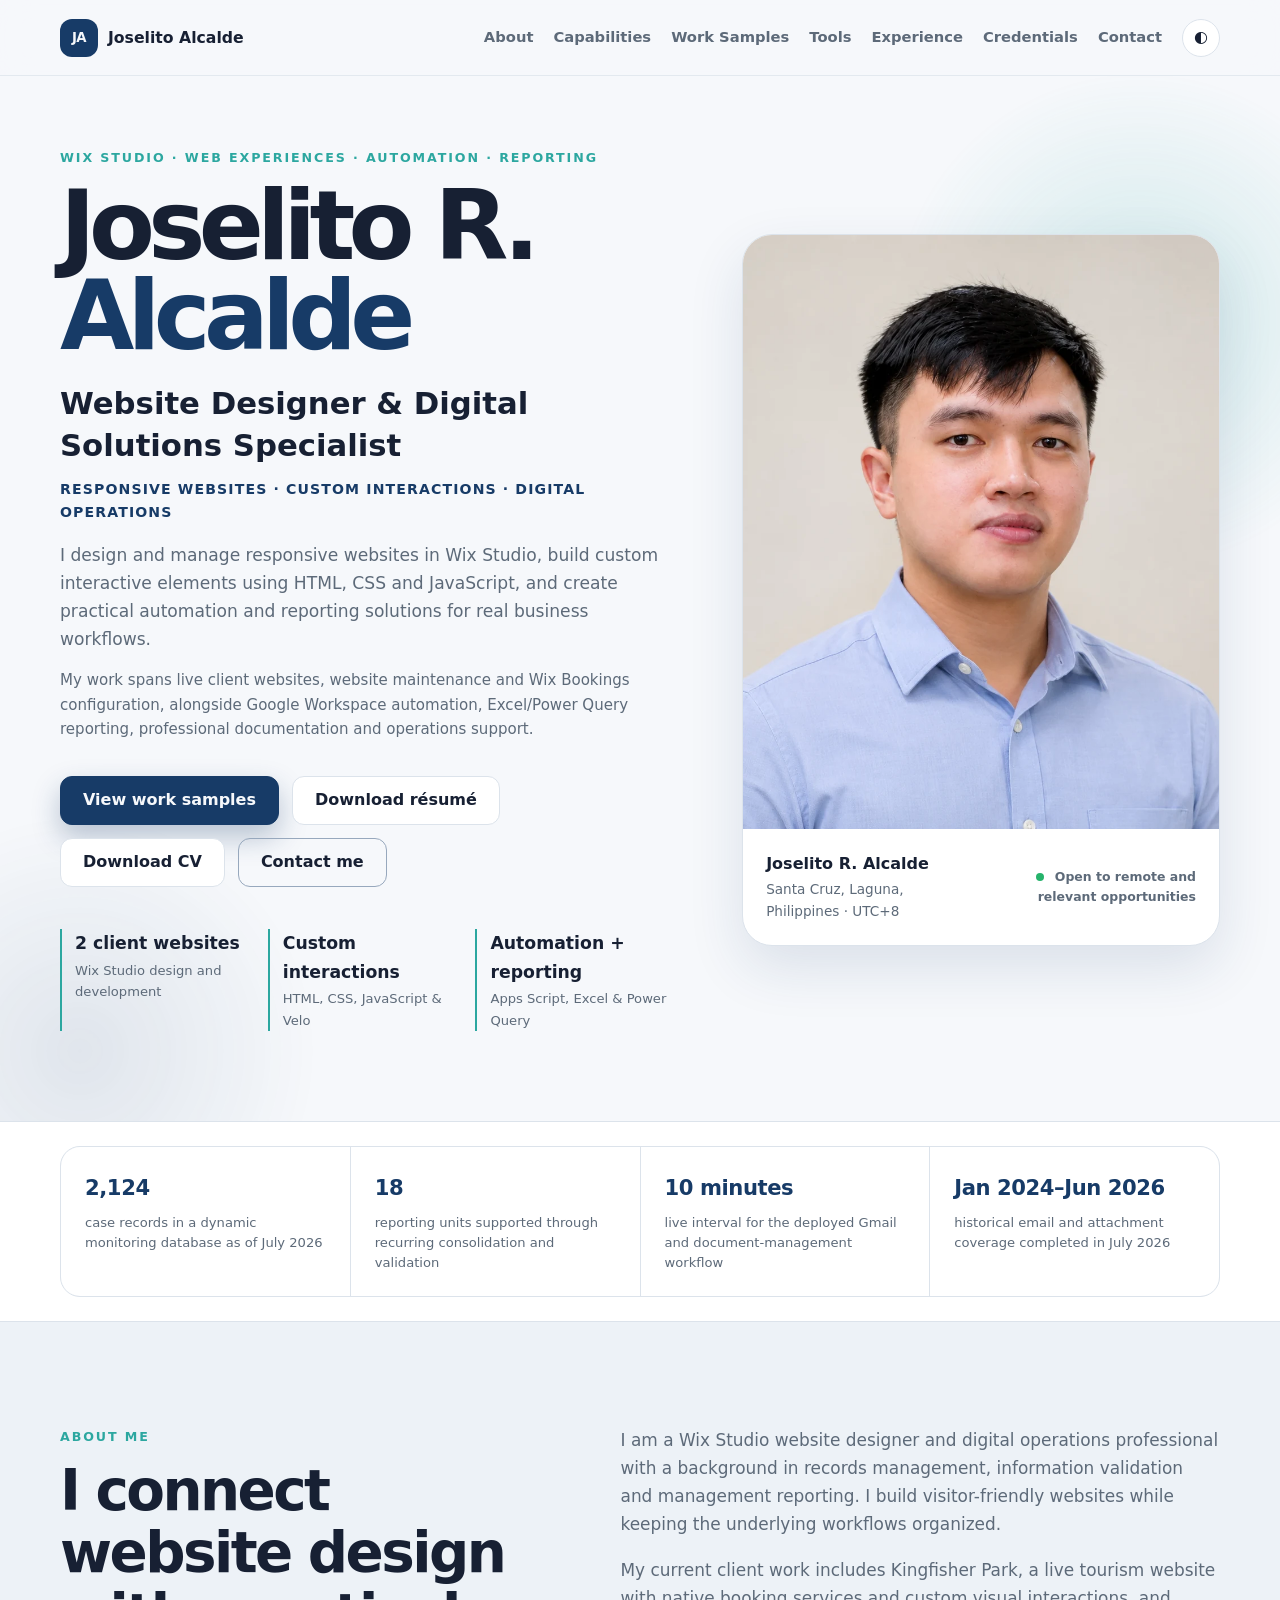
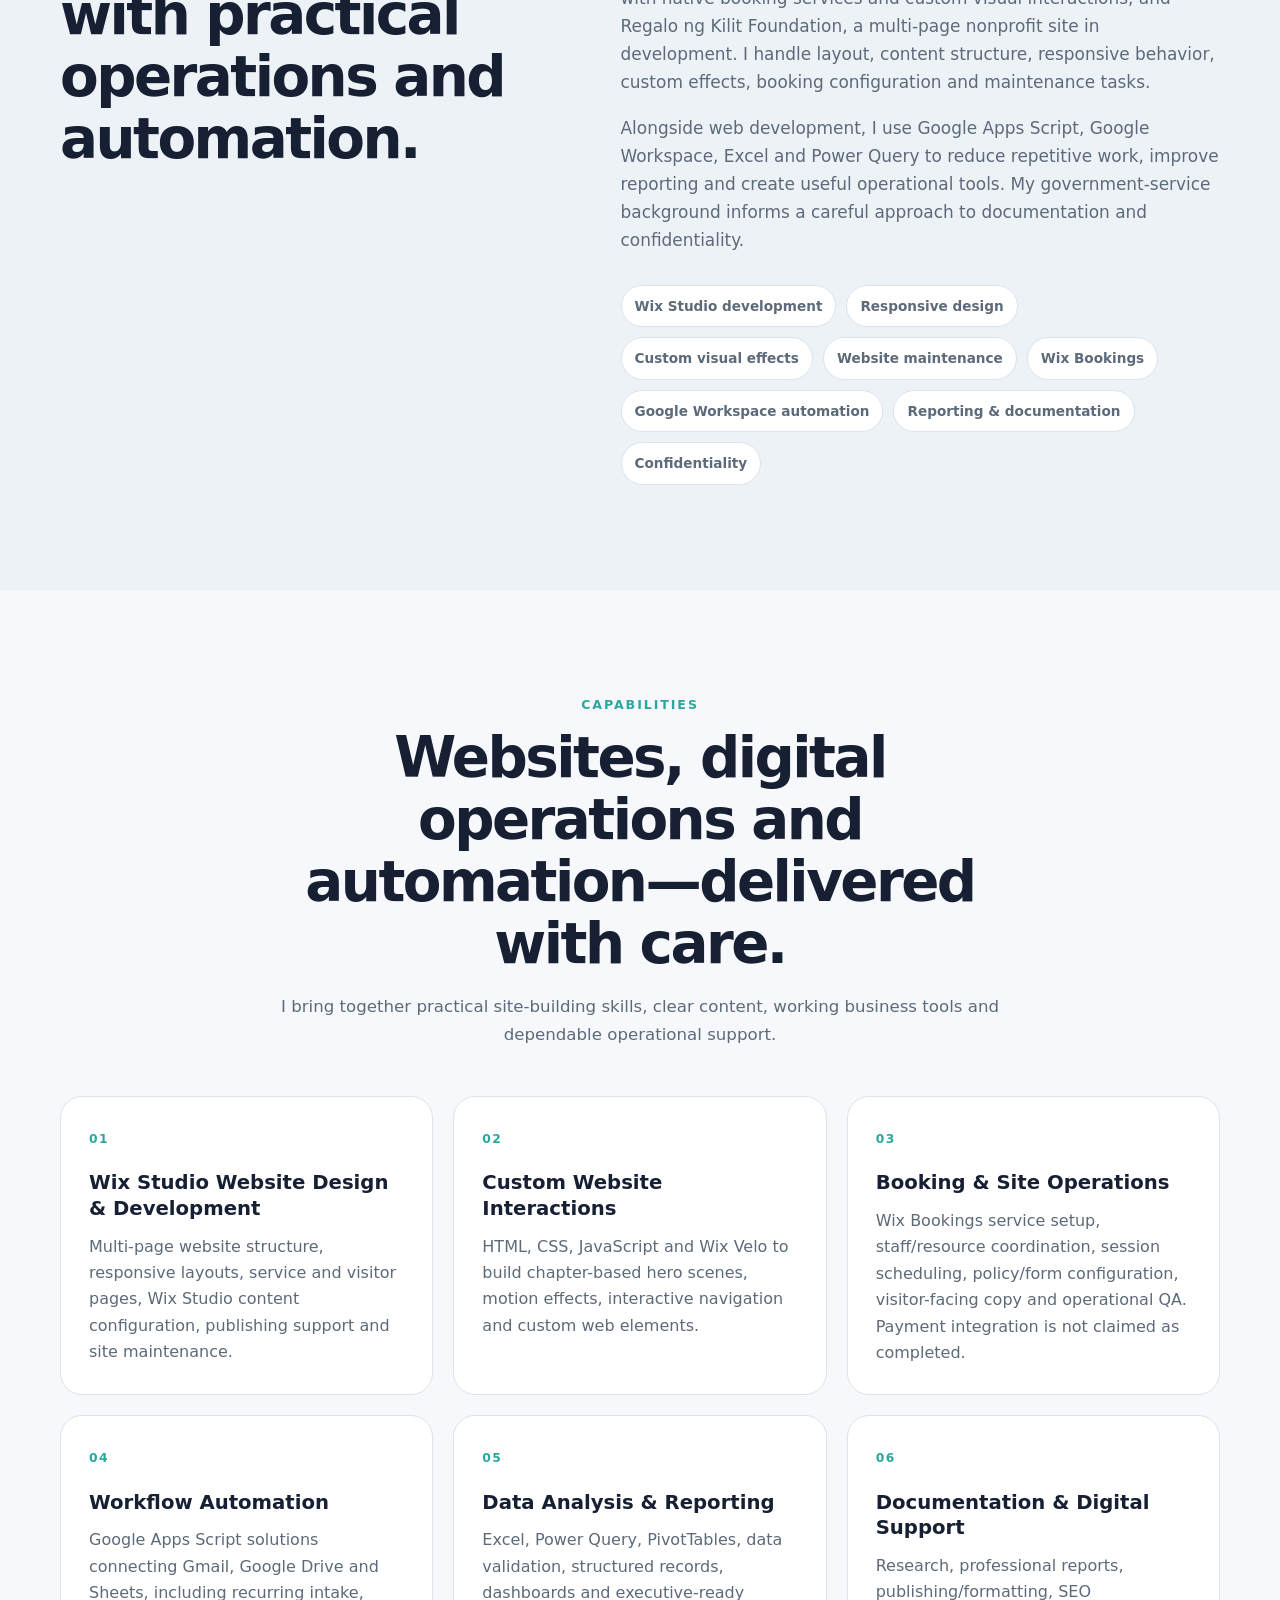
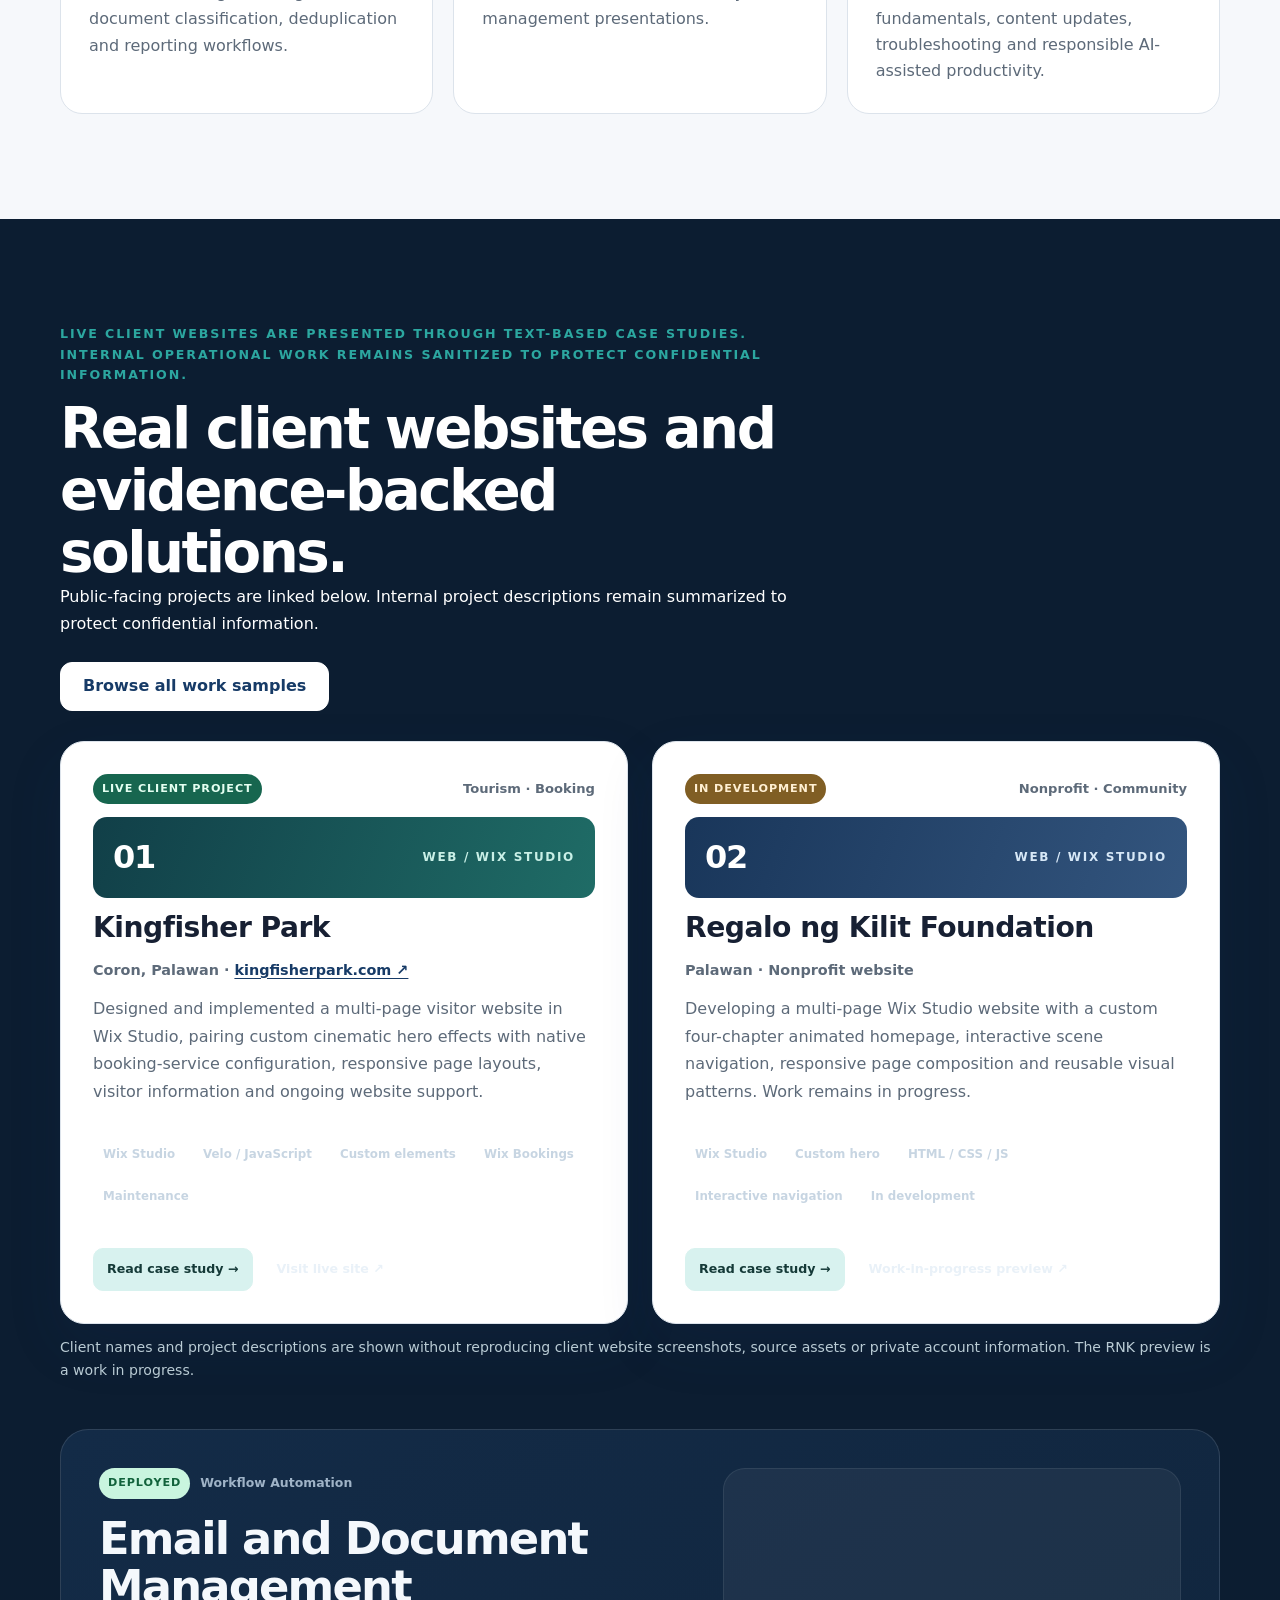
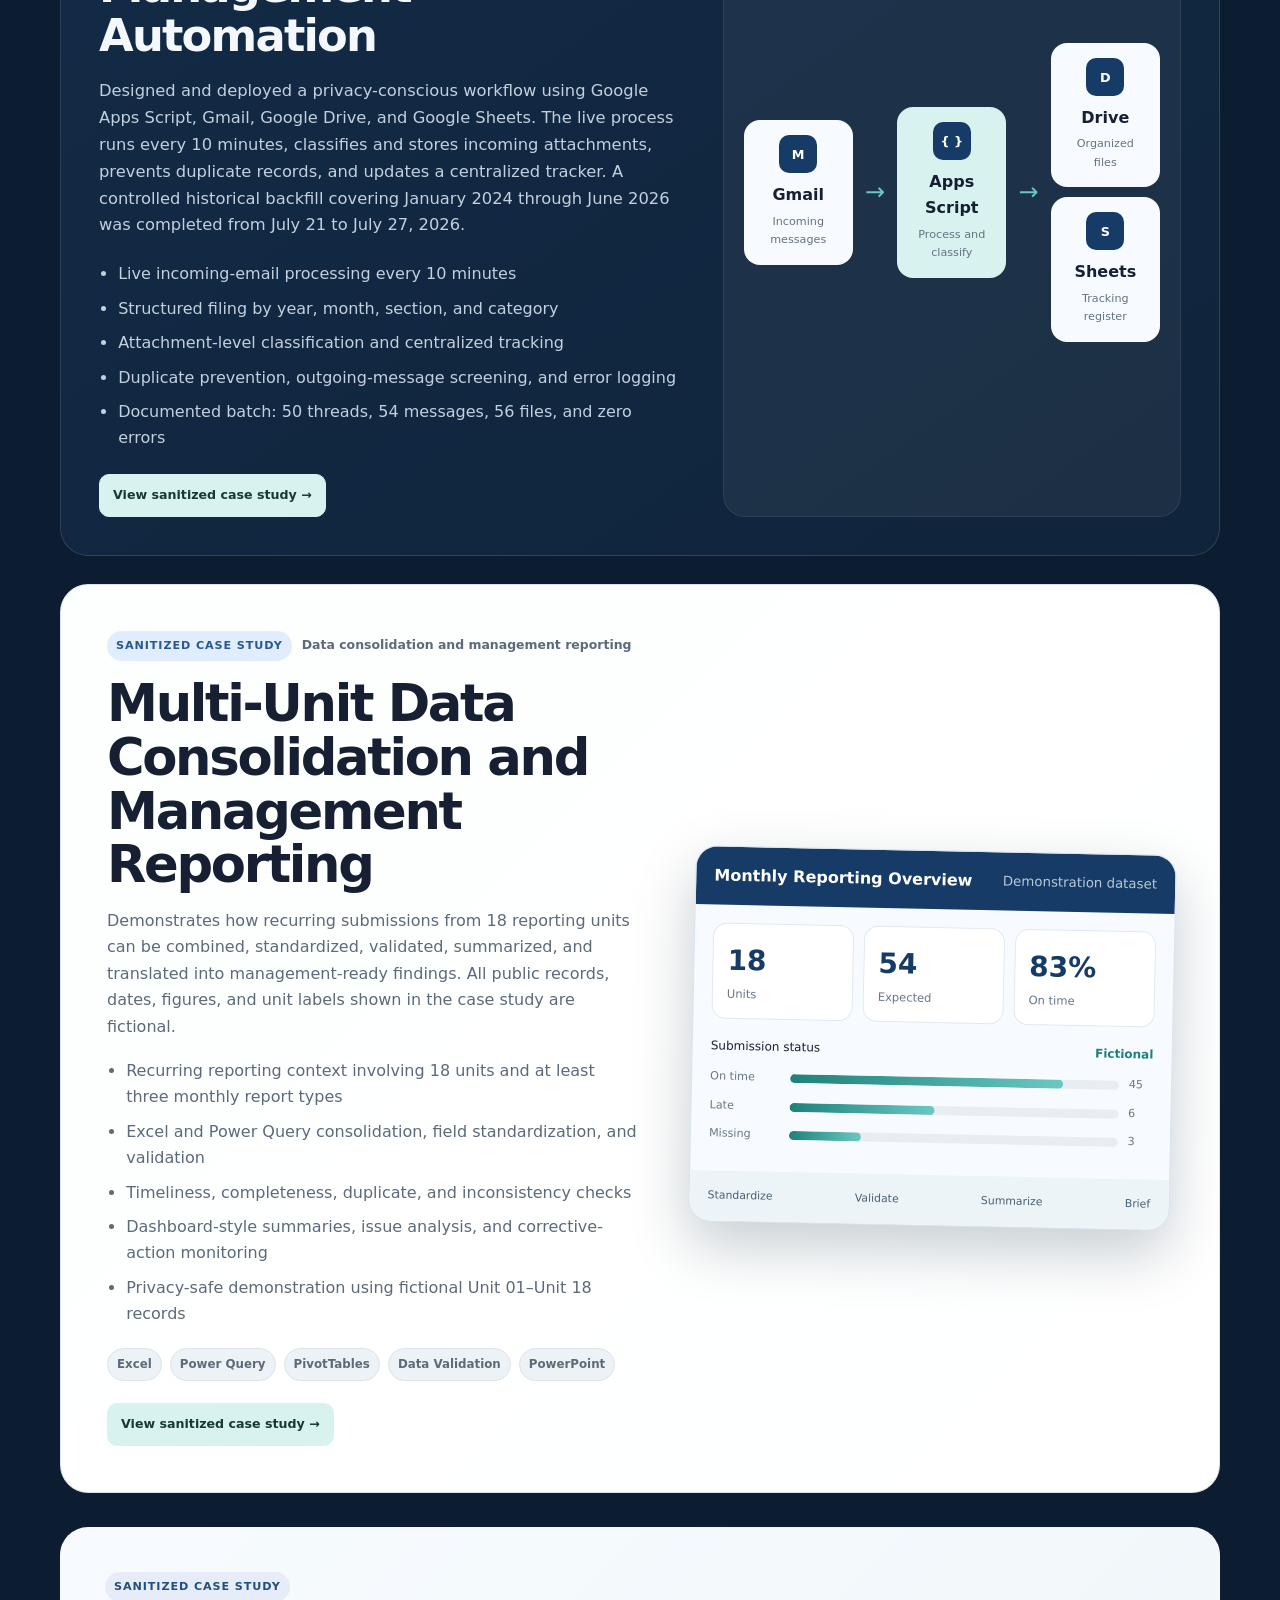
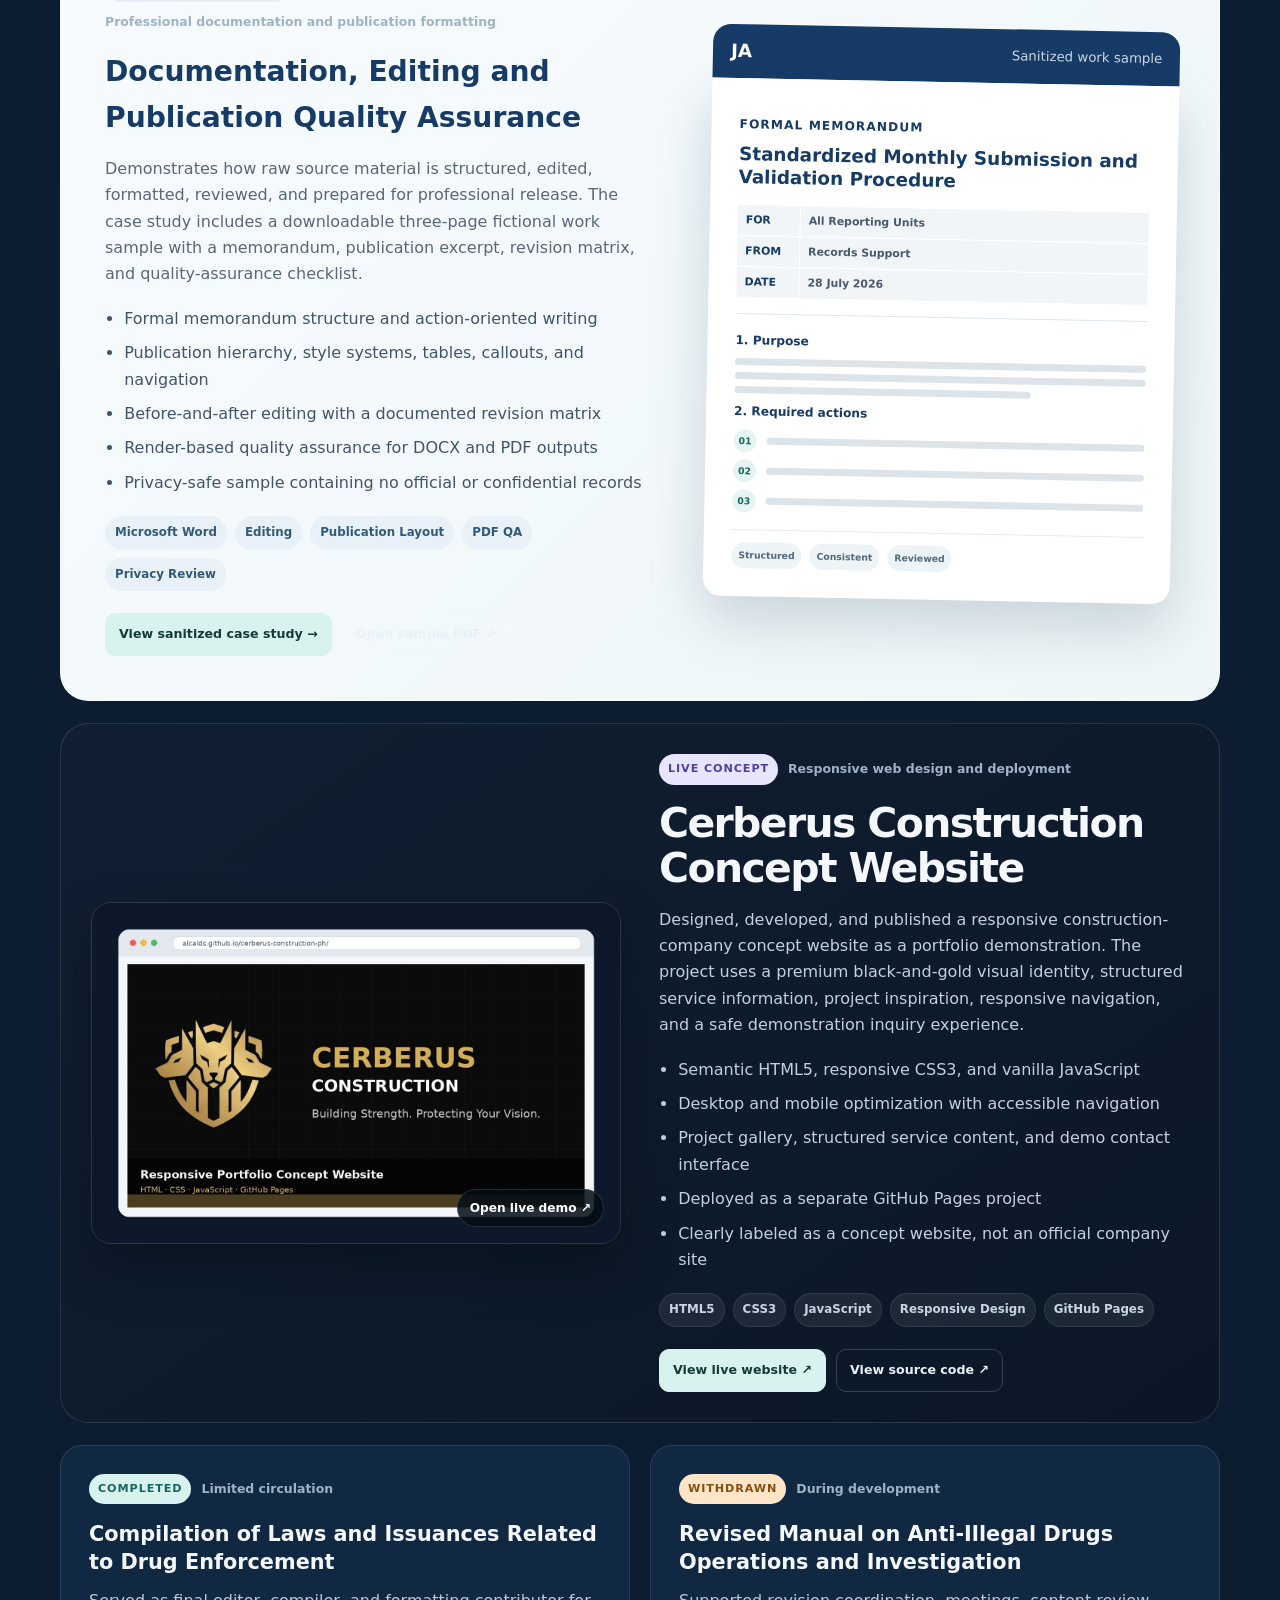
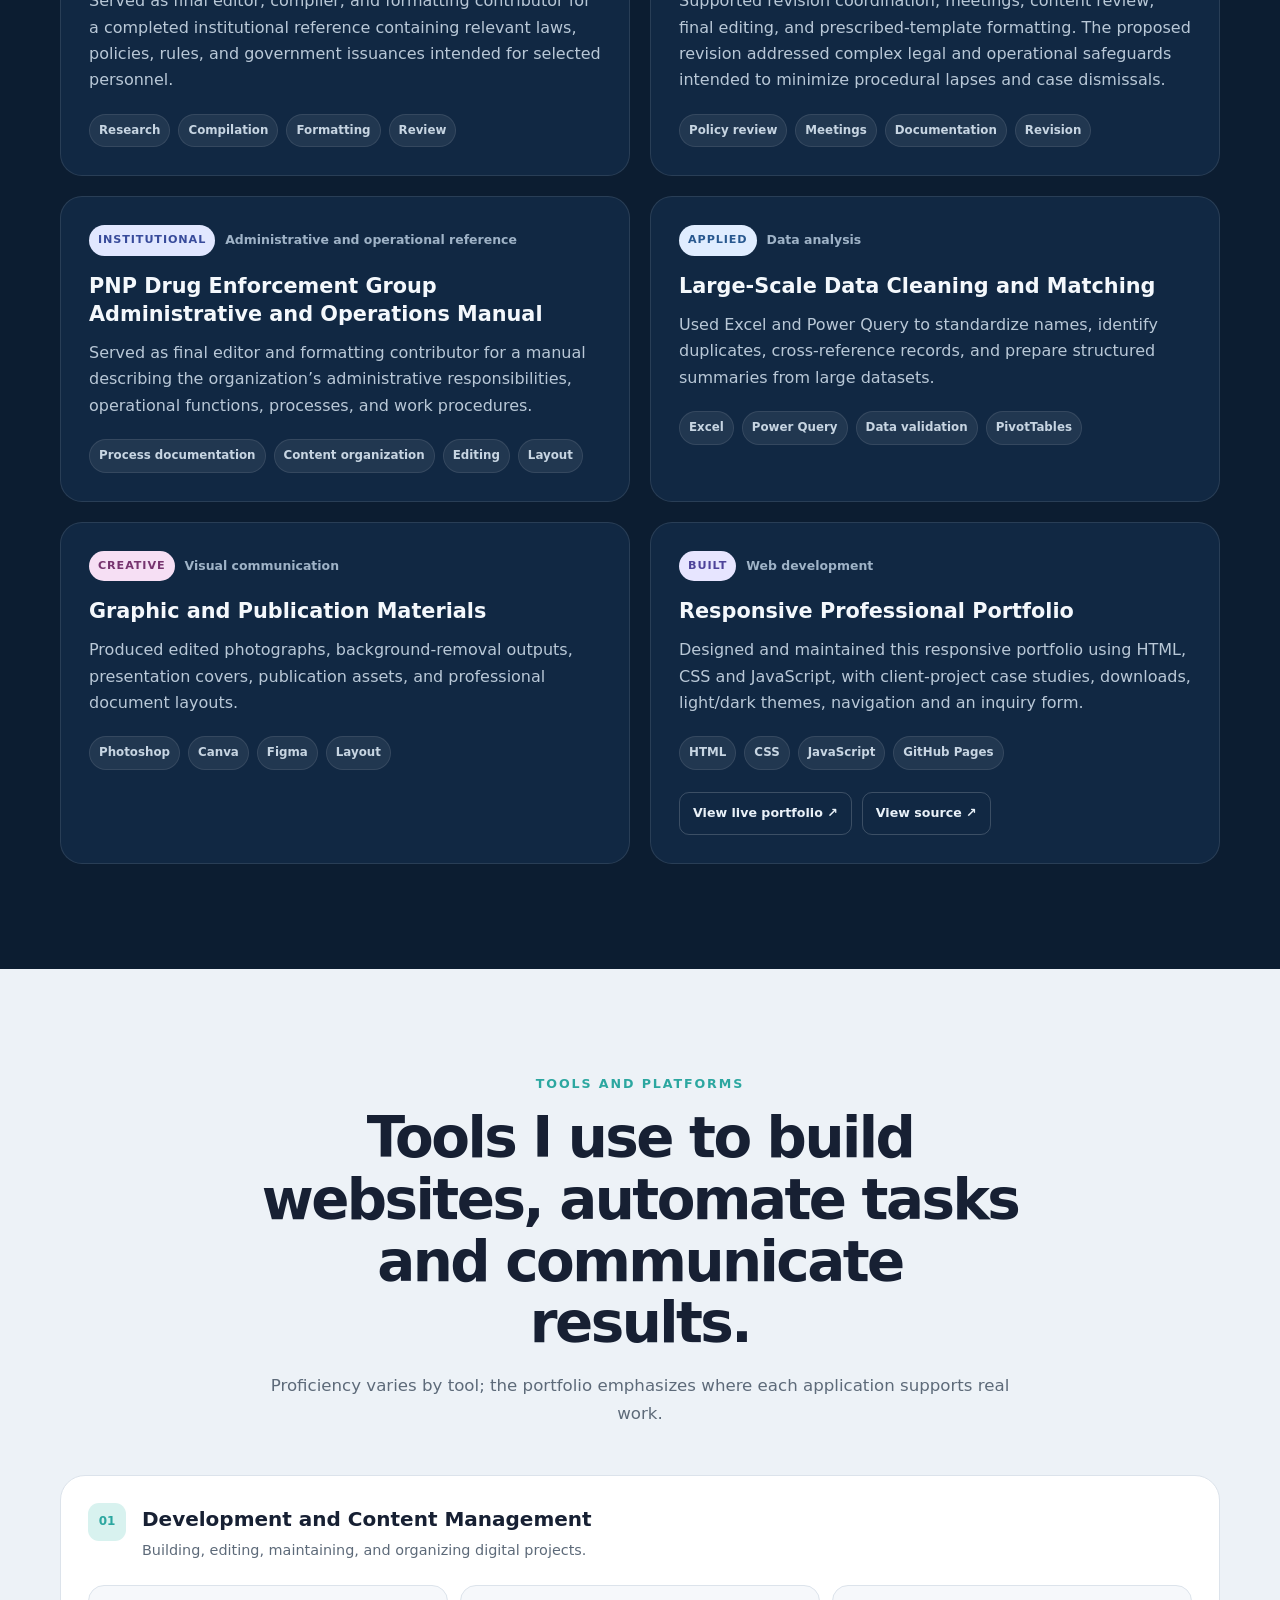
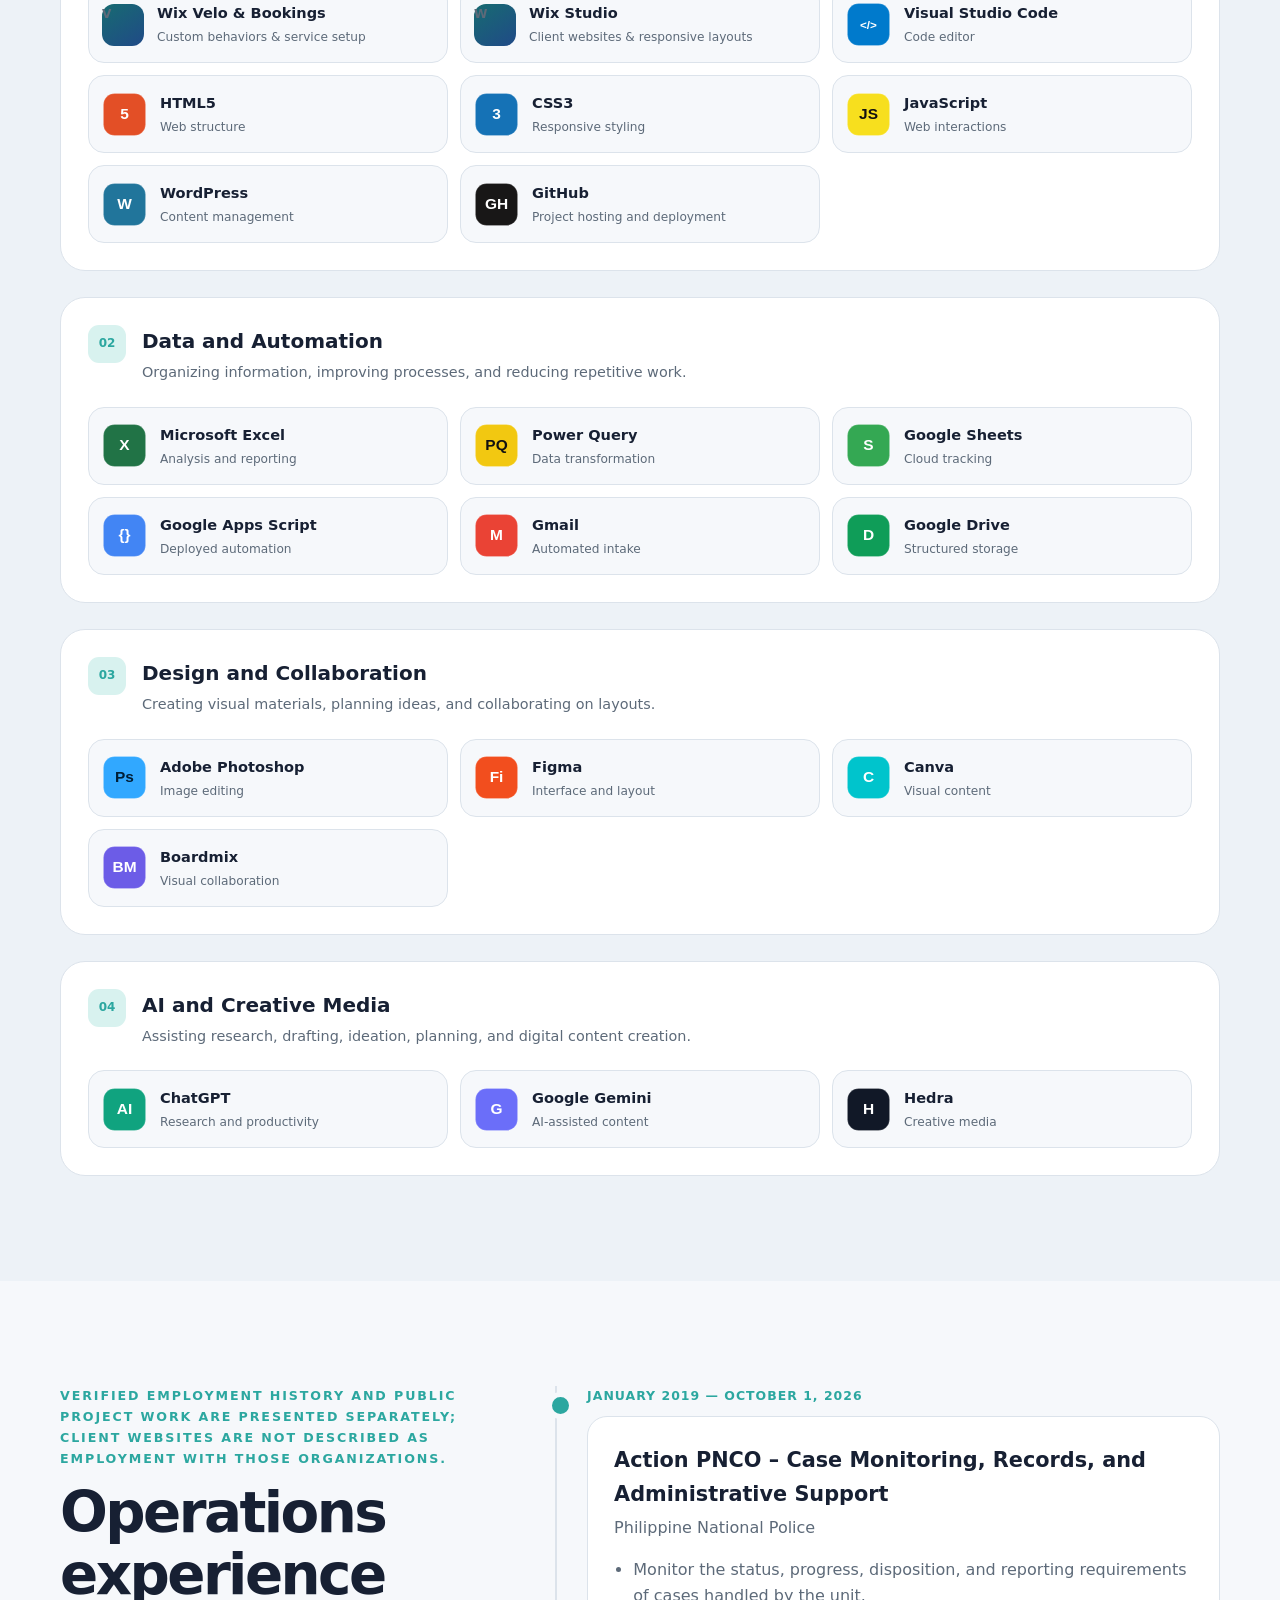
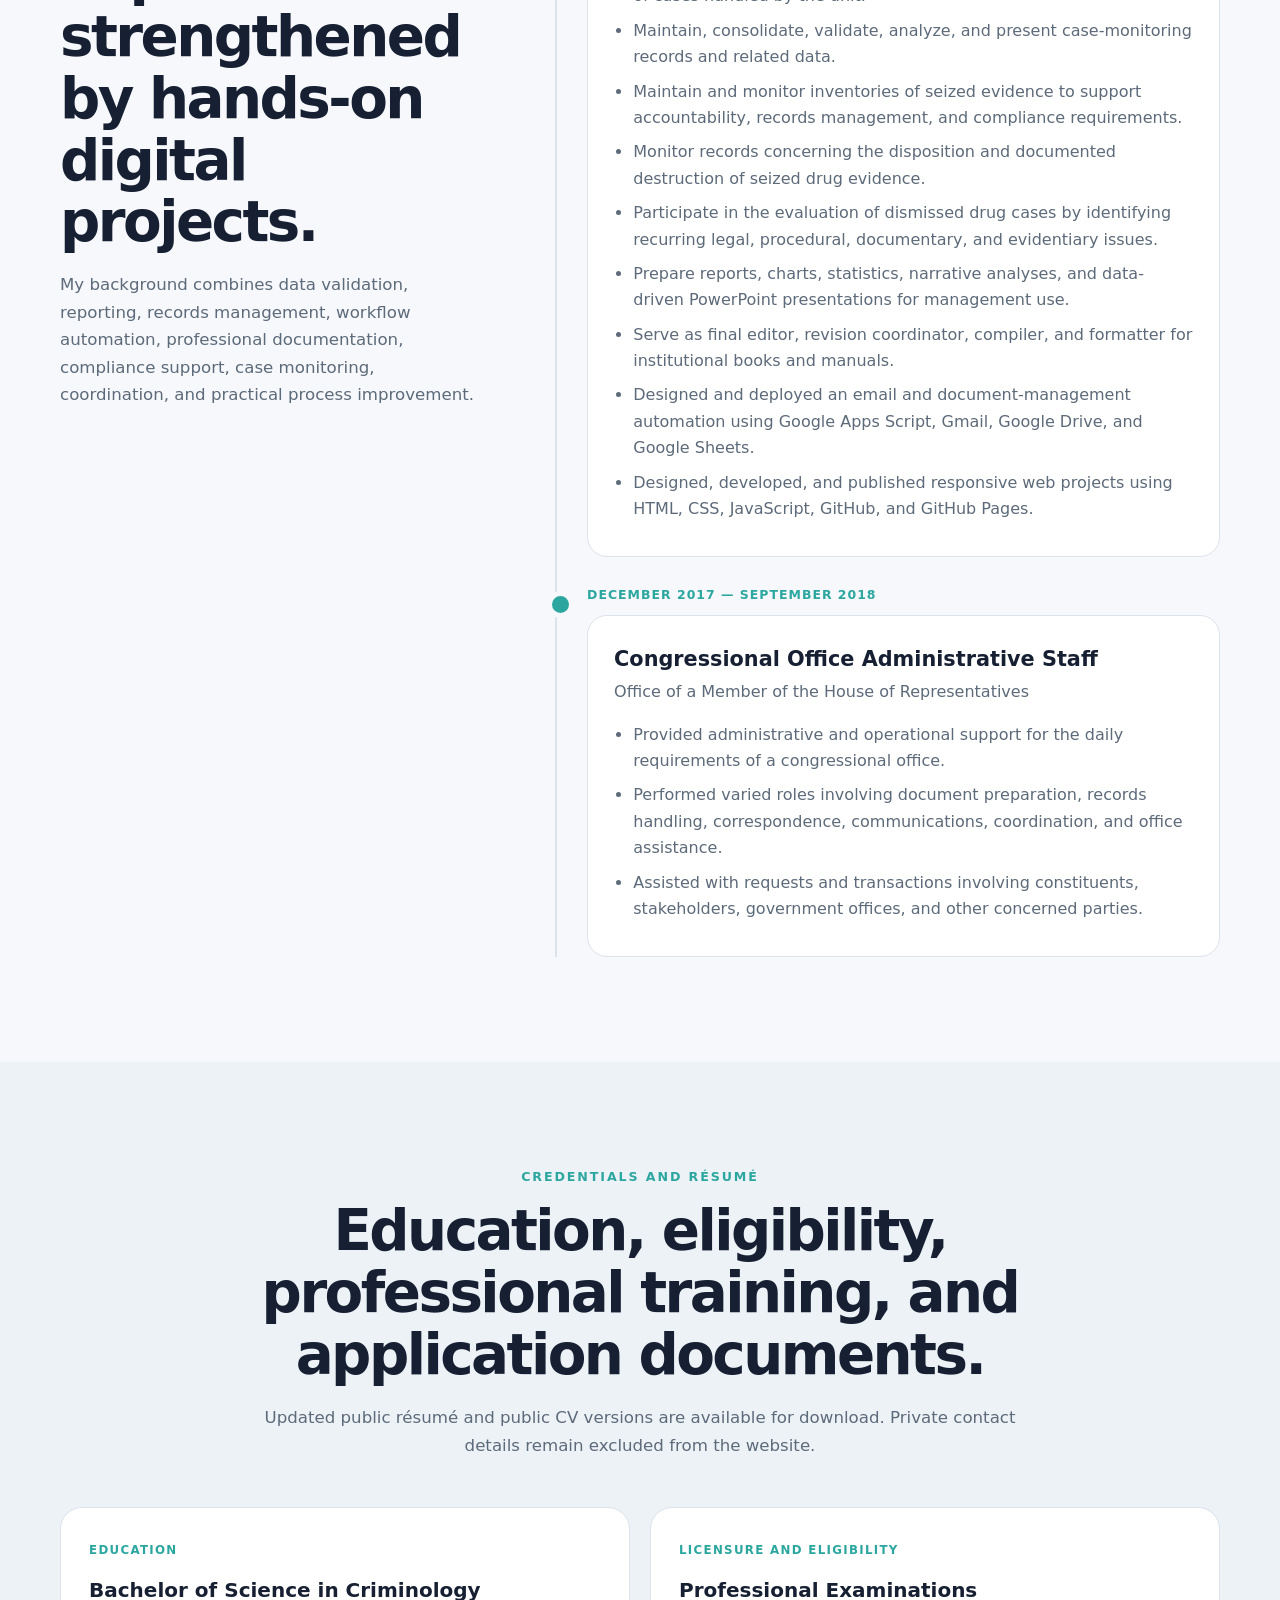
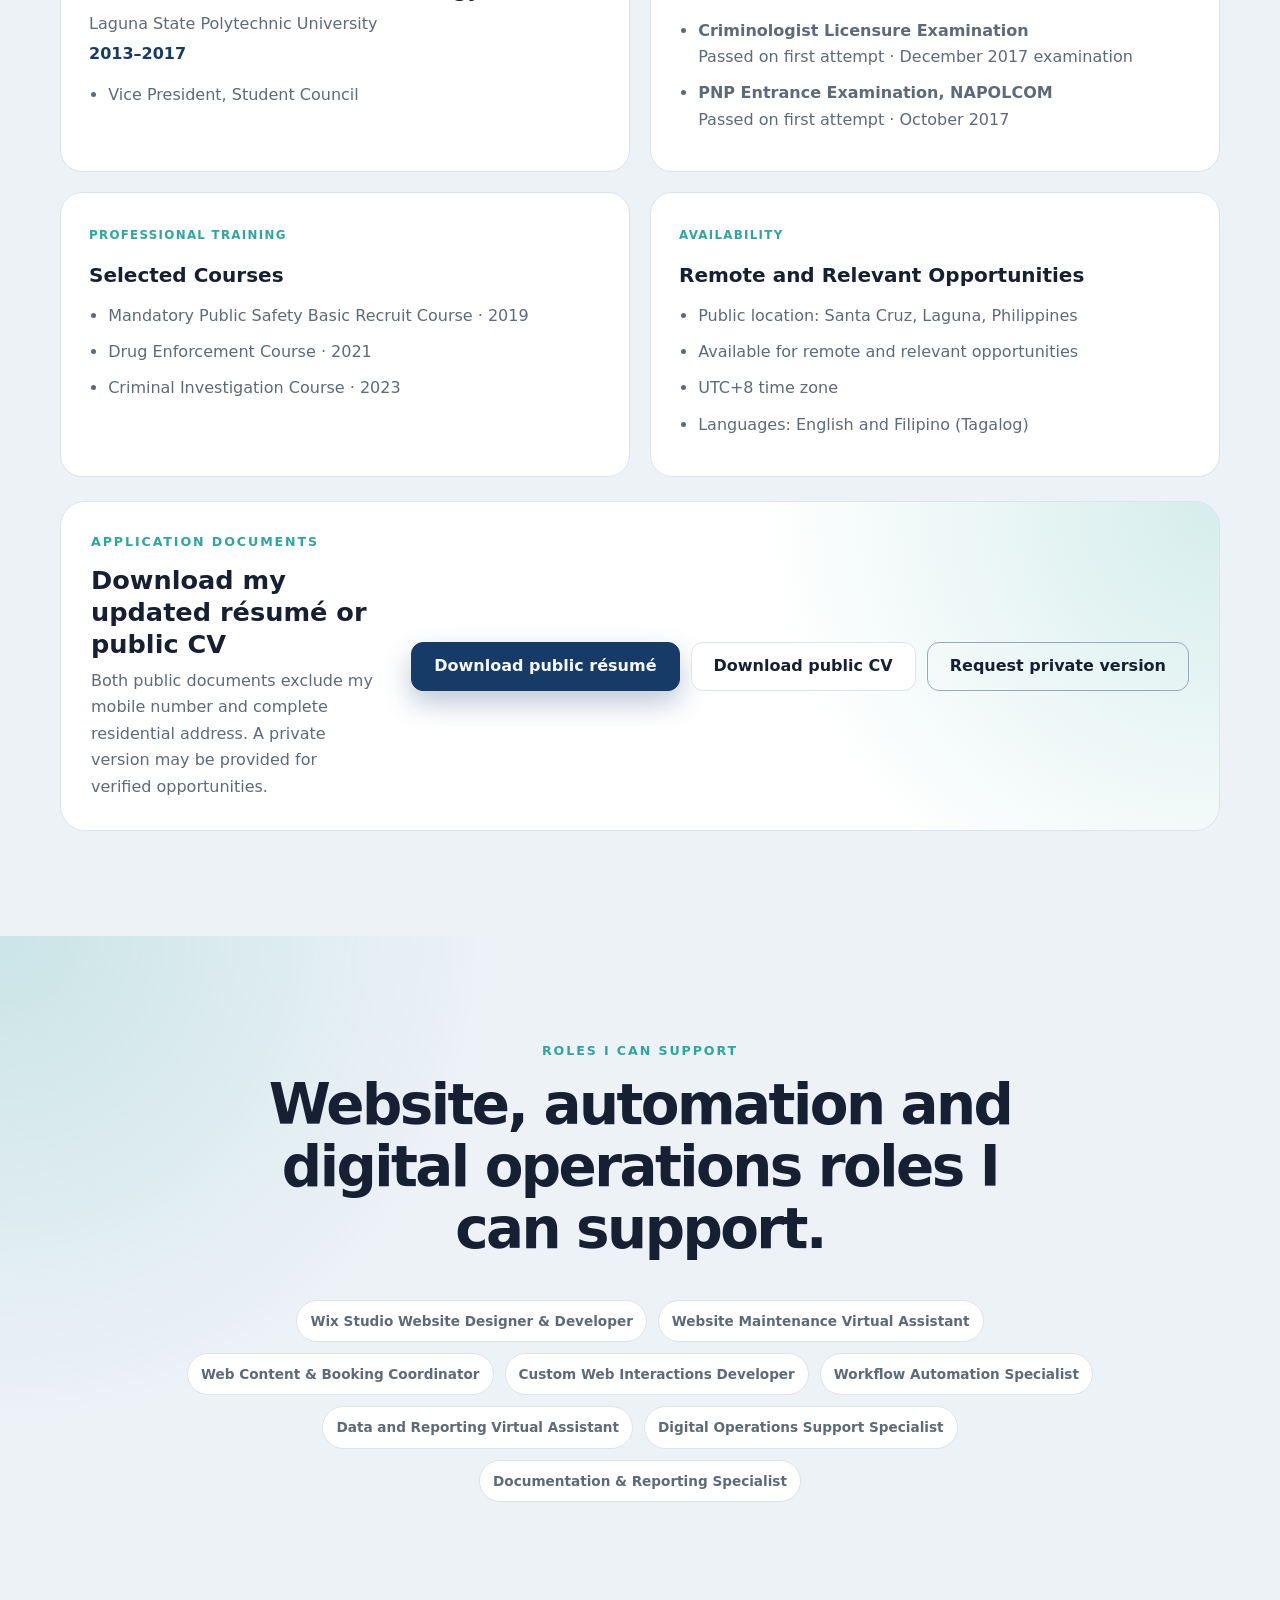
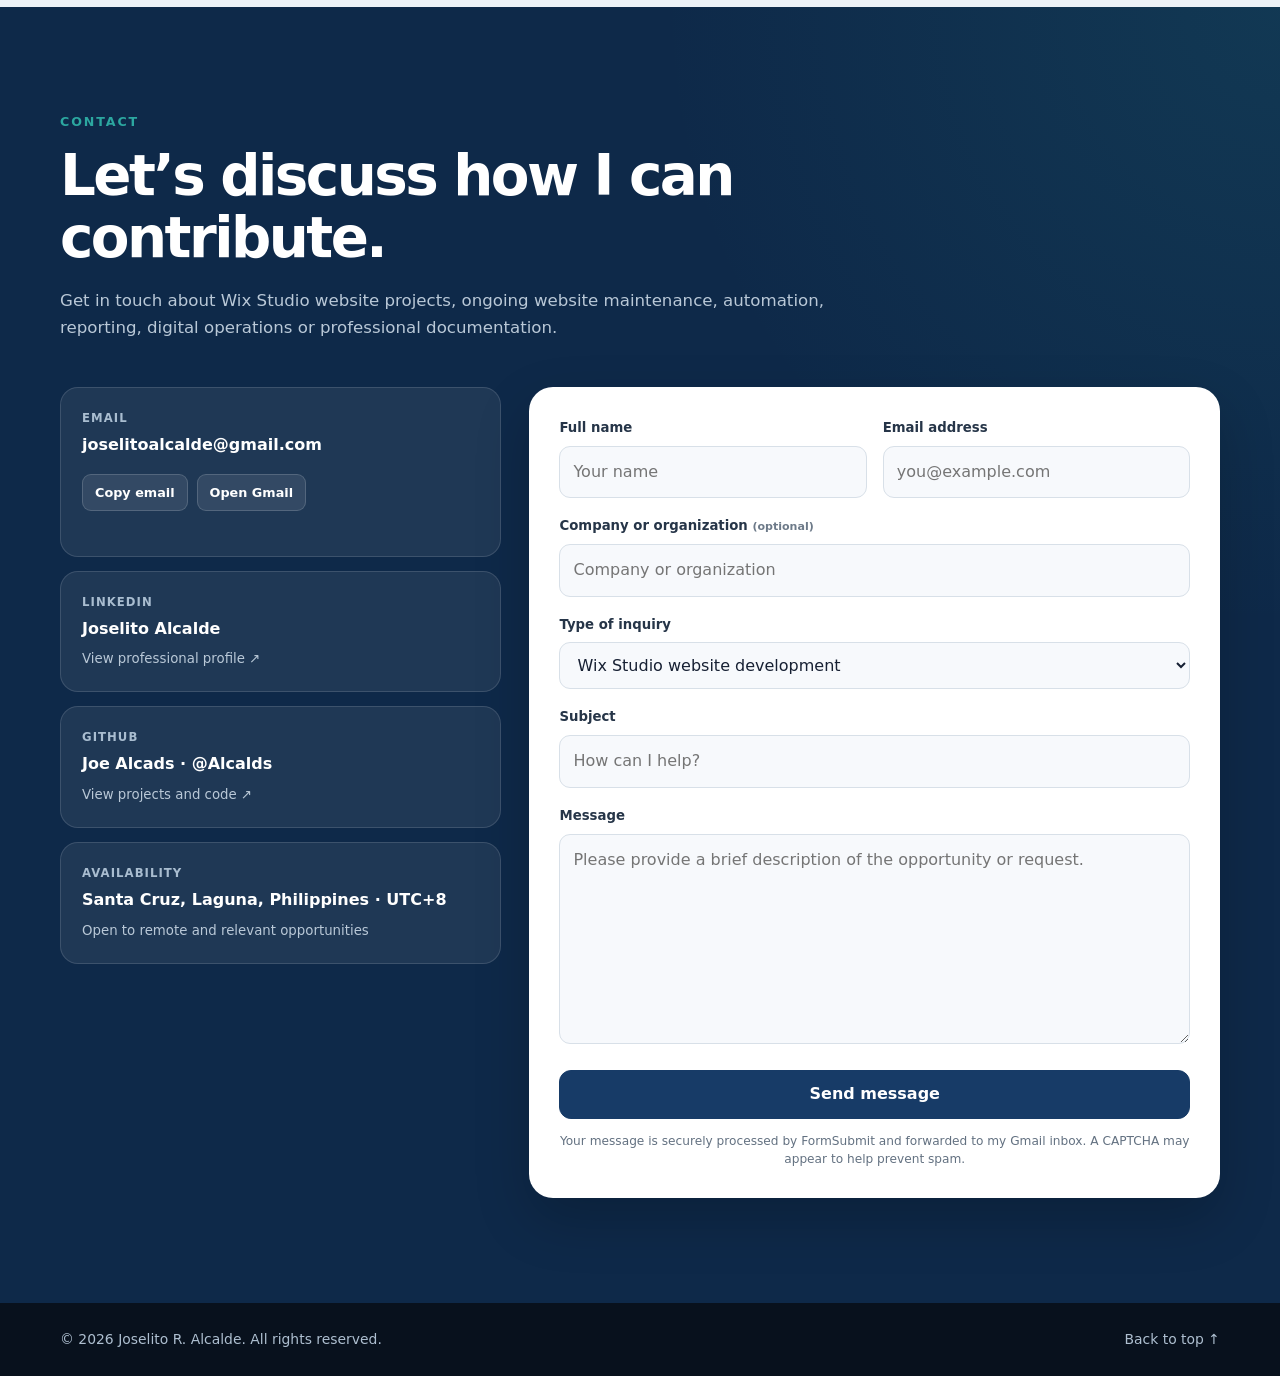
==== commit a562e30a: "Update timeline date in index.html" ====
--- a/index.html
+++ b/index.html
@@ -516,7 +516,7 @@
 </div>
 <div class="timeline reveal">
 <article class="timeline-item">
-<div class="timeline-date">January 2019 — Present</div>
+<div class="timeline-date">January 2019 — October 1, 2026</div>
 <div class="timeline-body">
 <h3>Action PNCO – Case Monitoring, Records, and Administrative Support</h3>
 <p class="timeline-company">Philippine National Police</p>
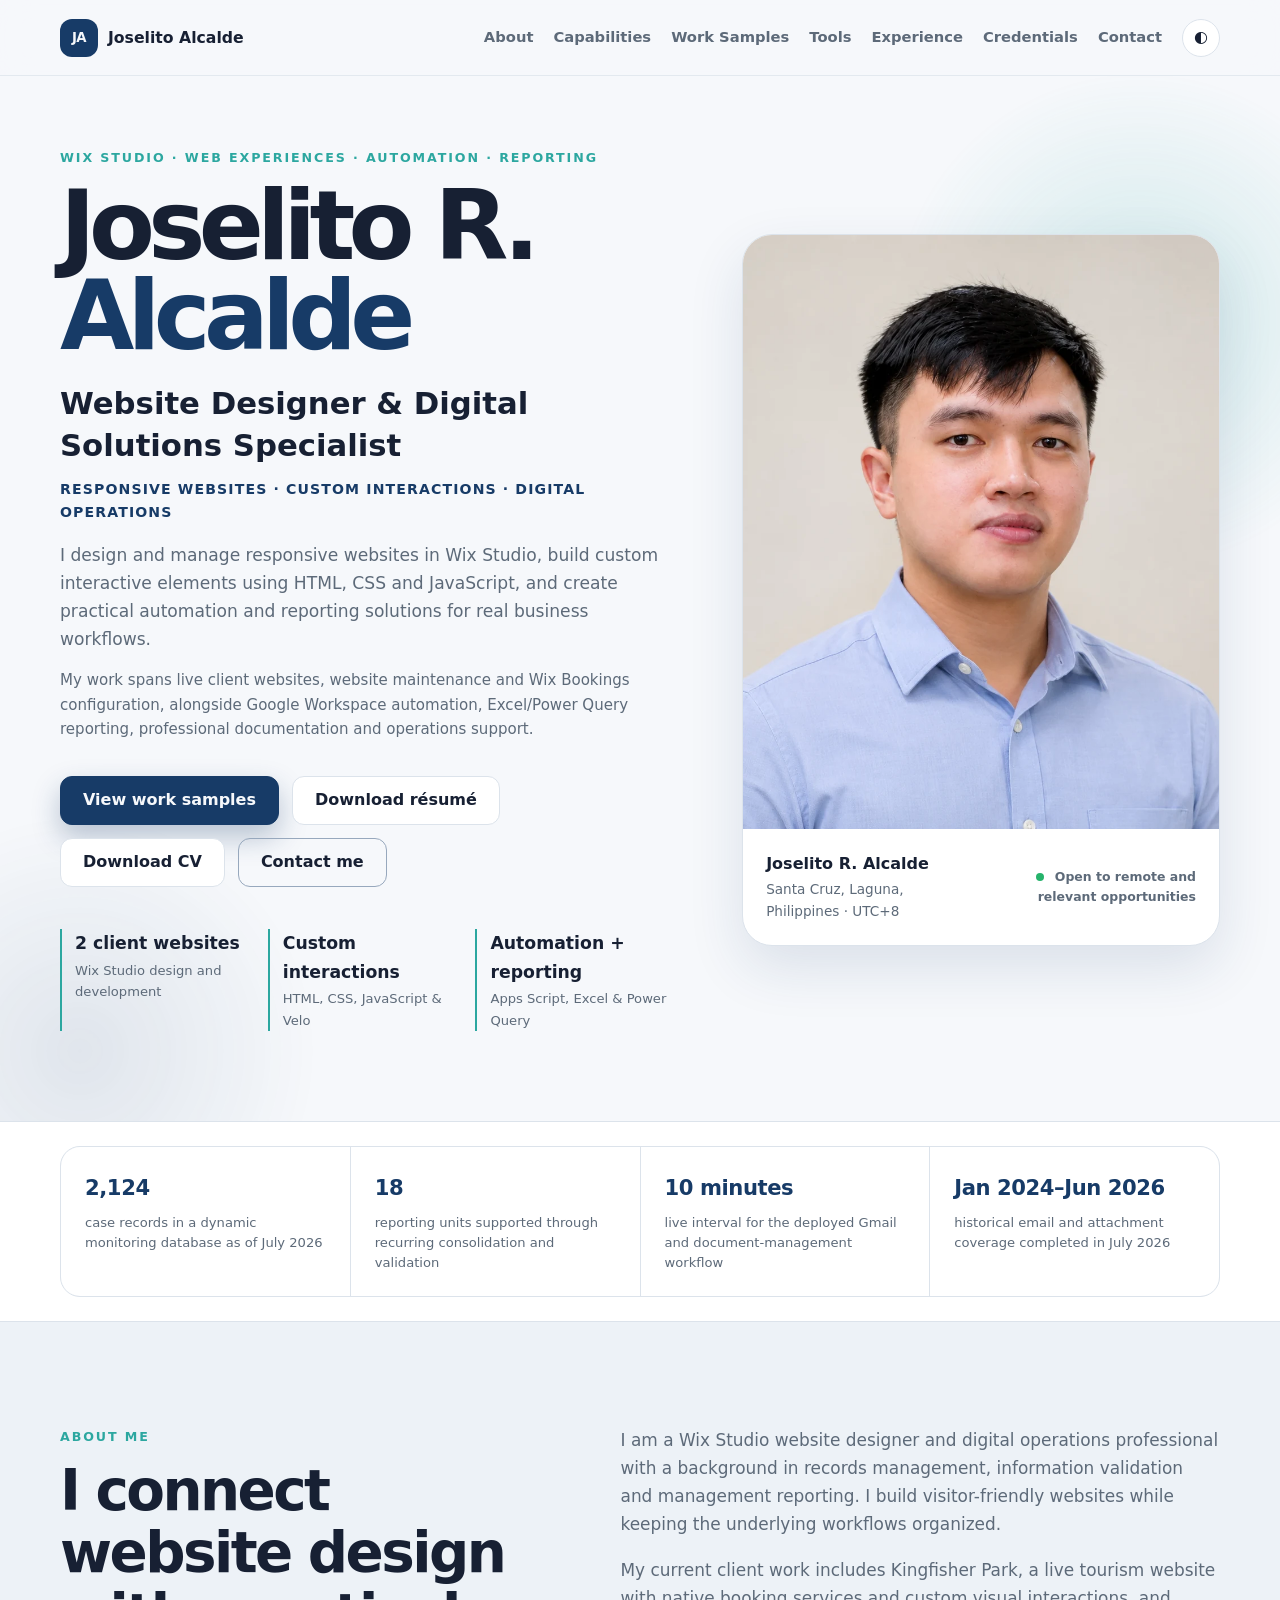
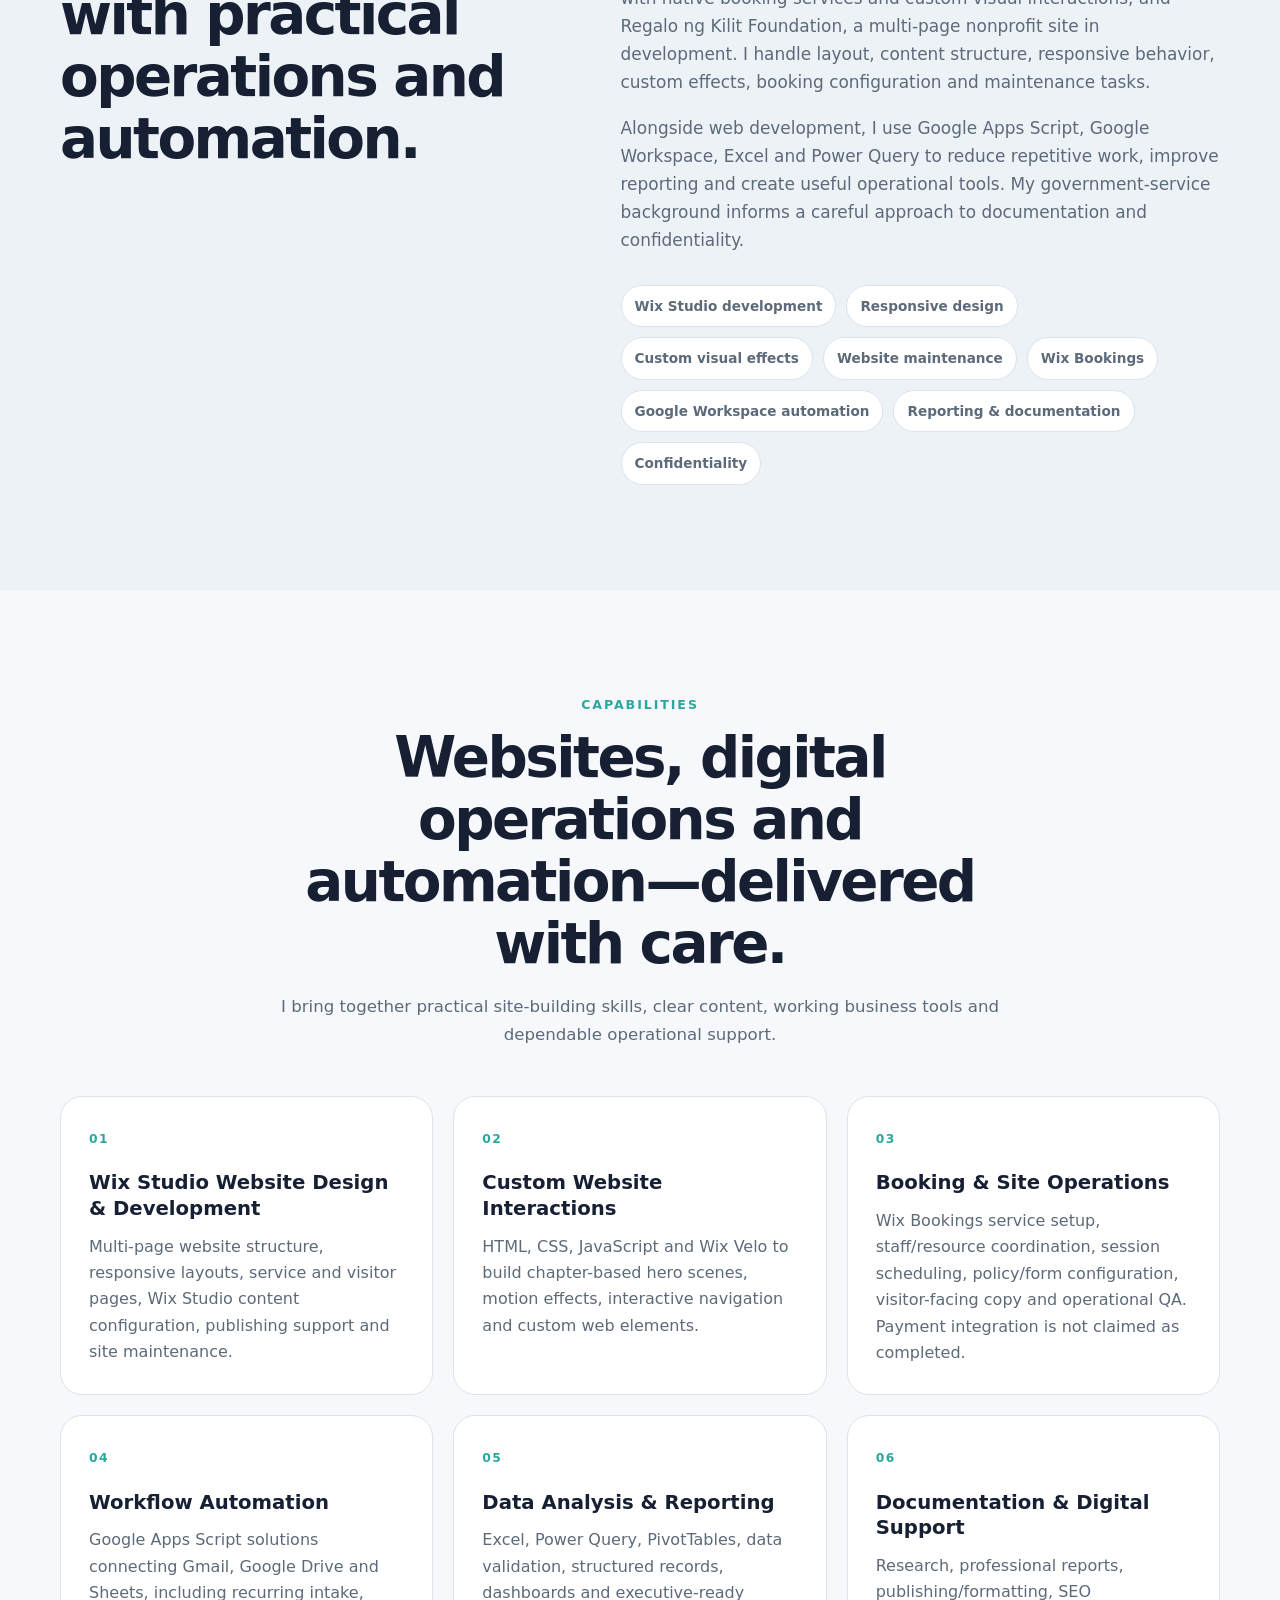
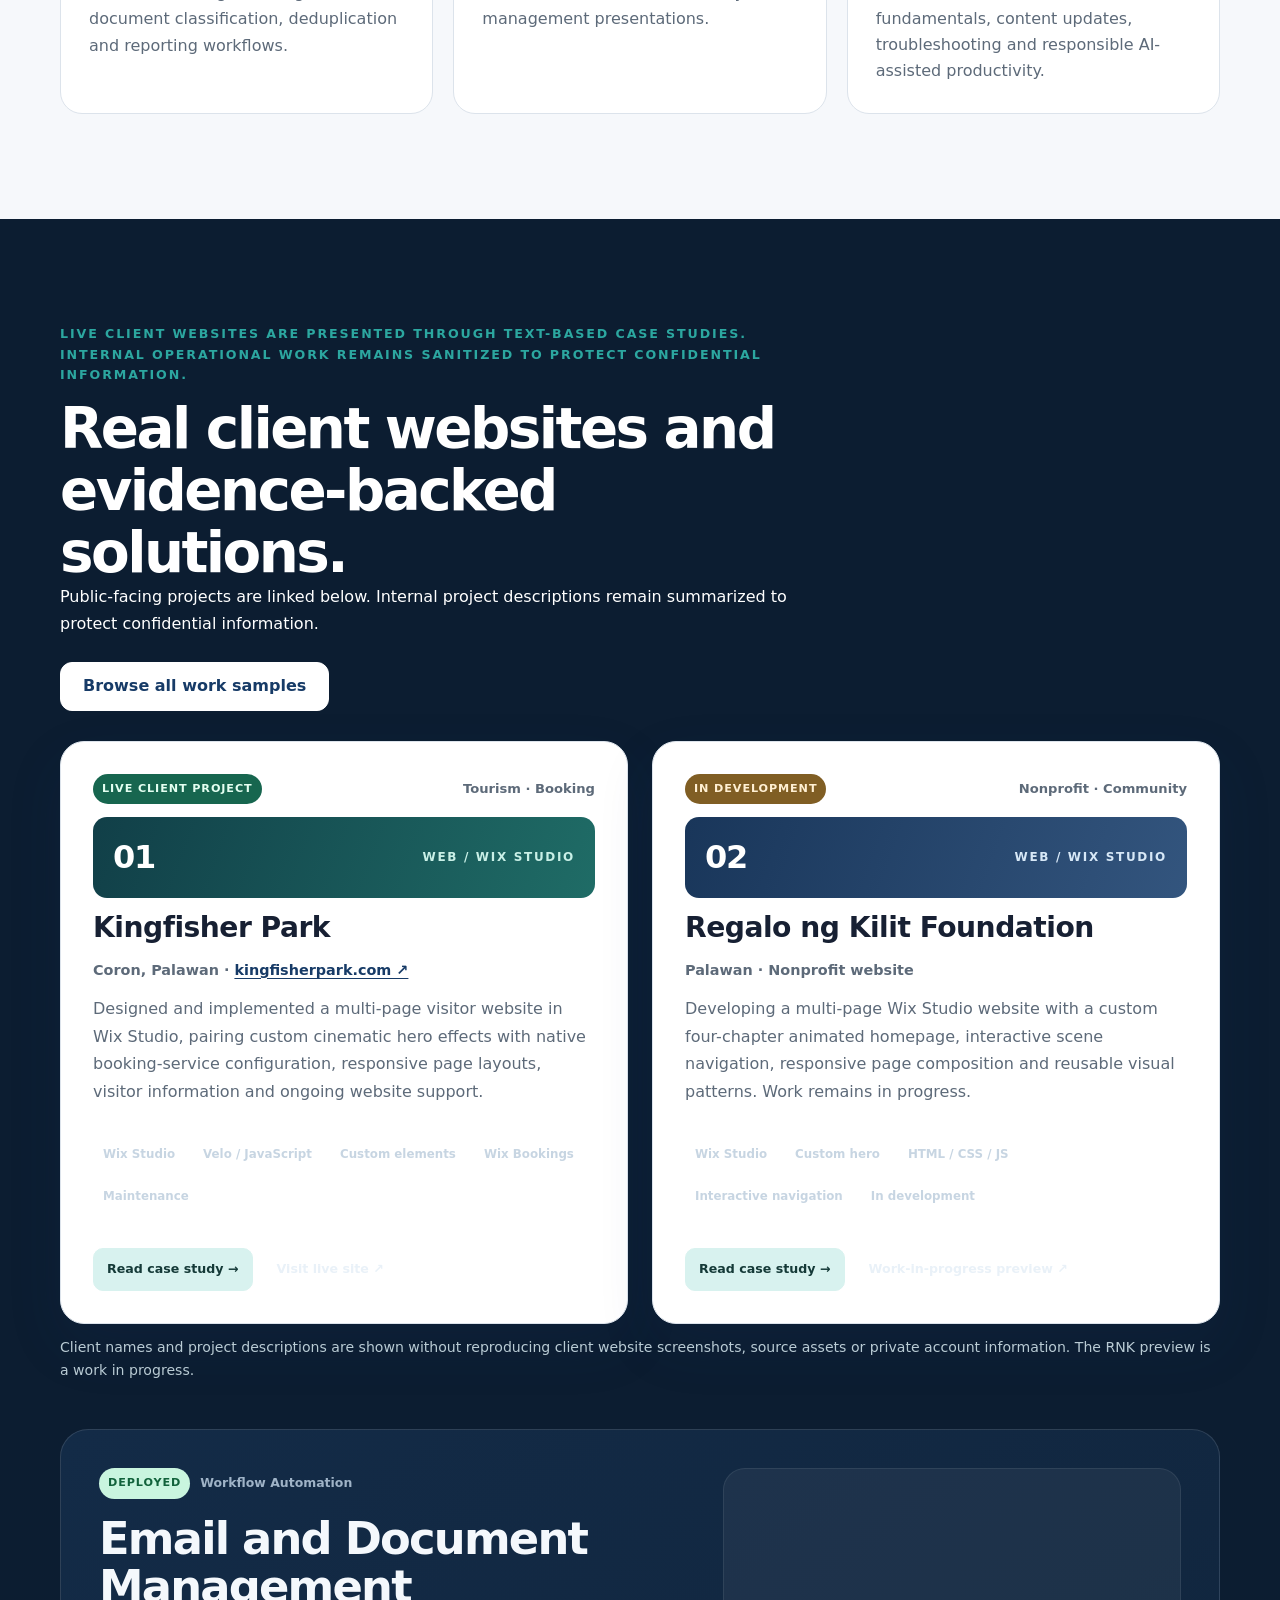
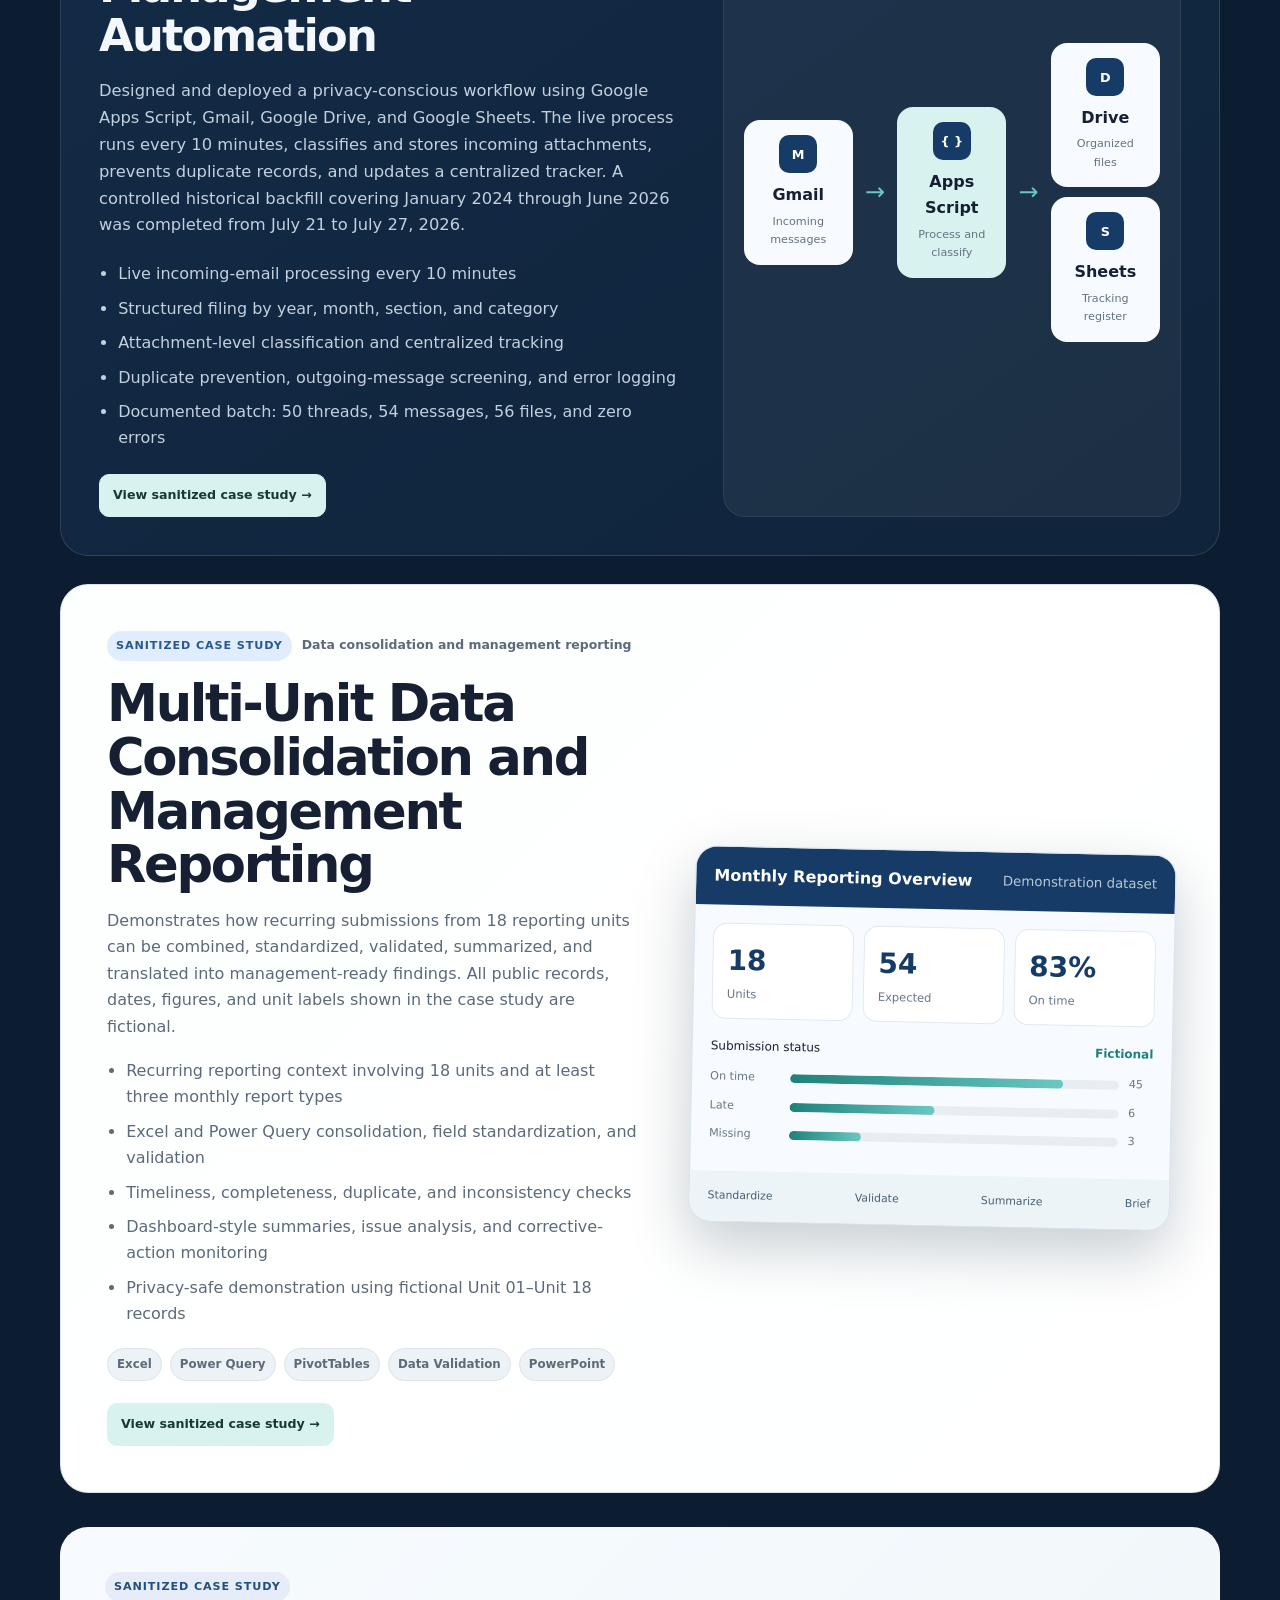
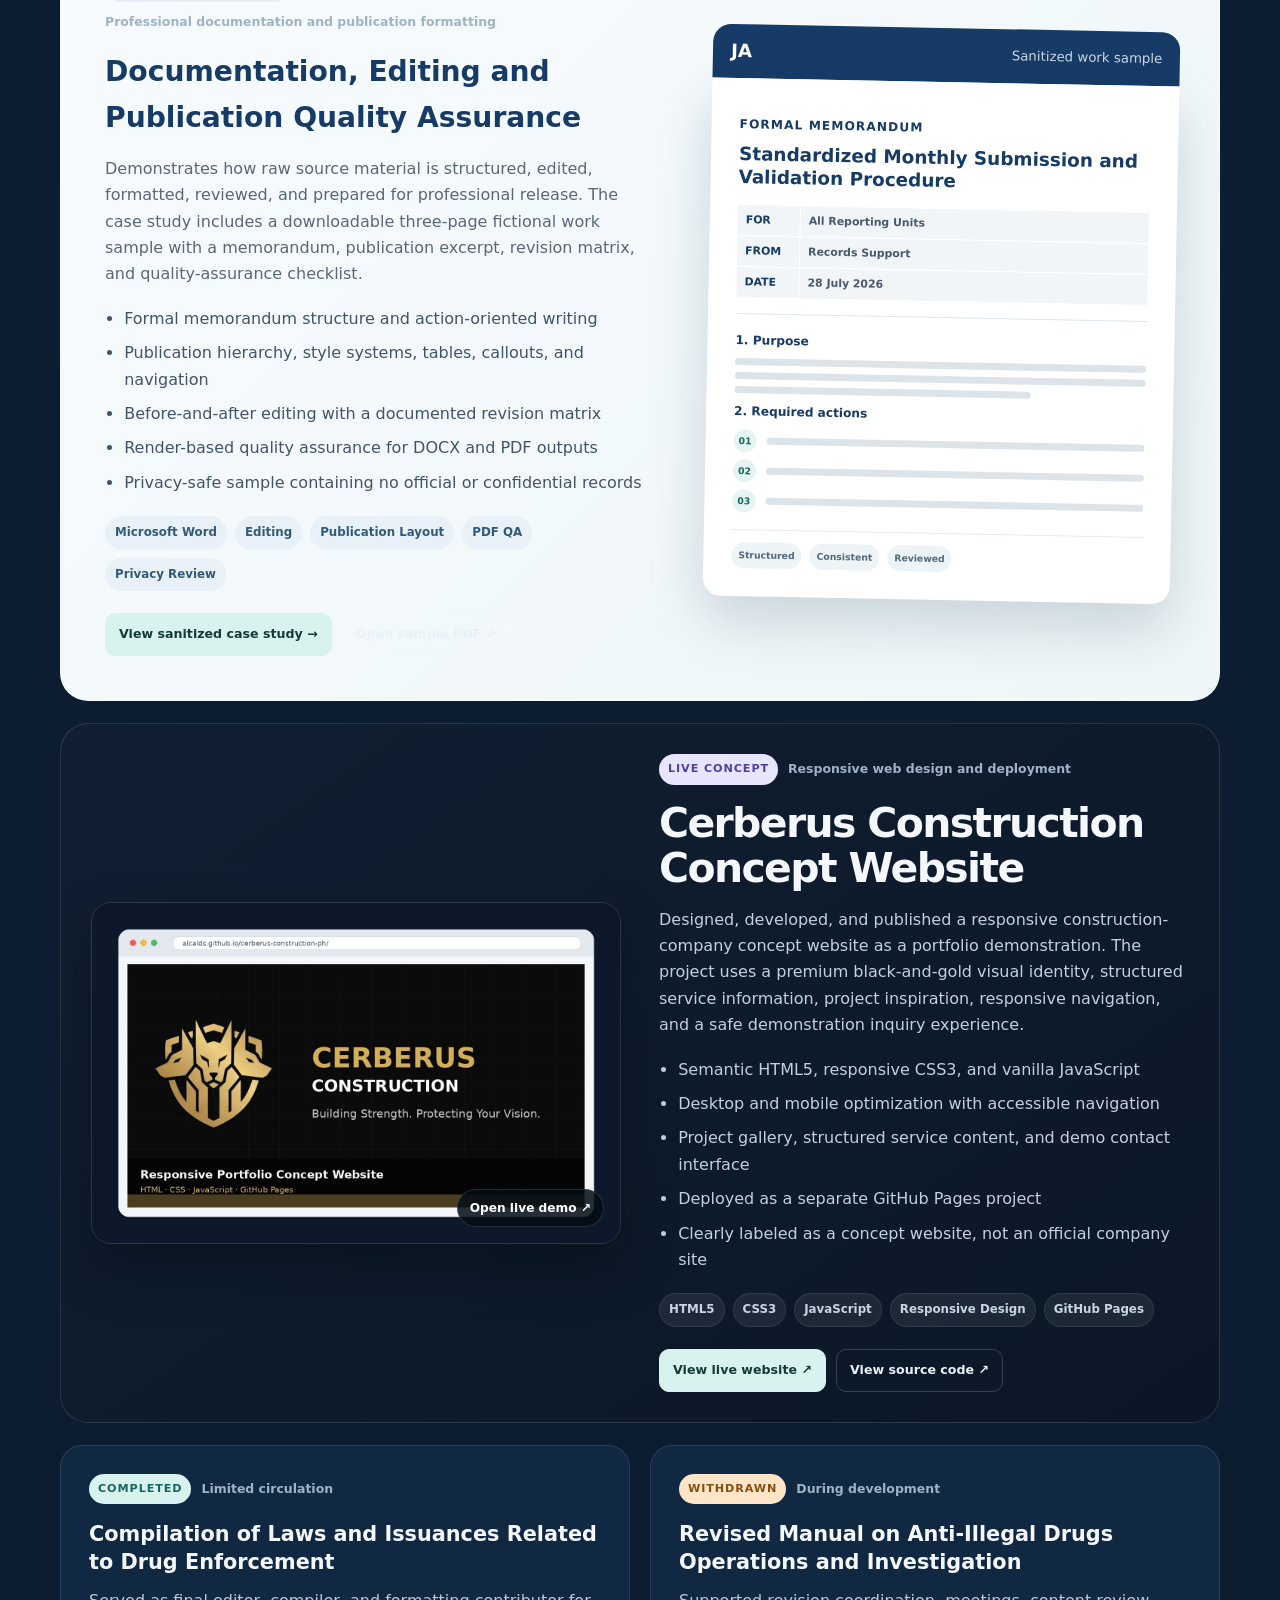
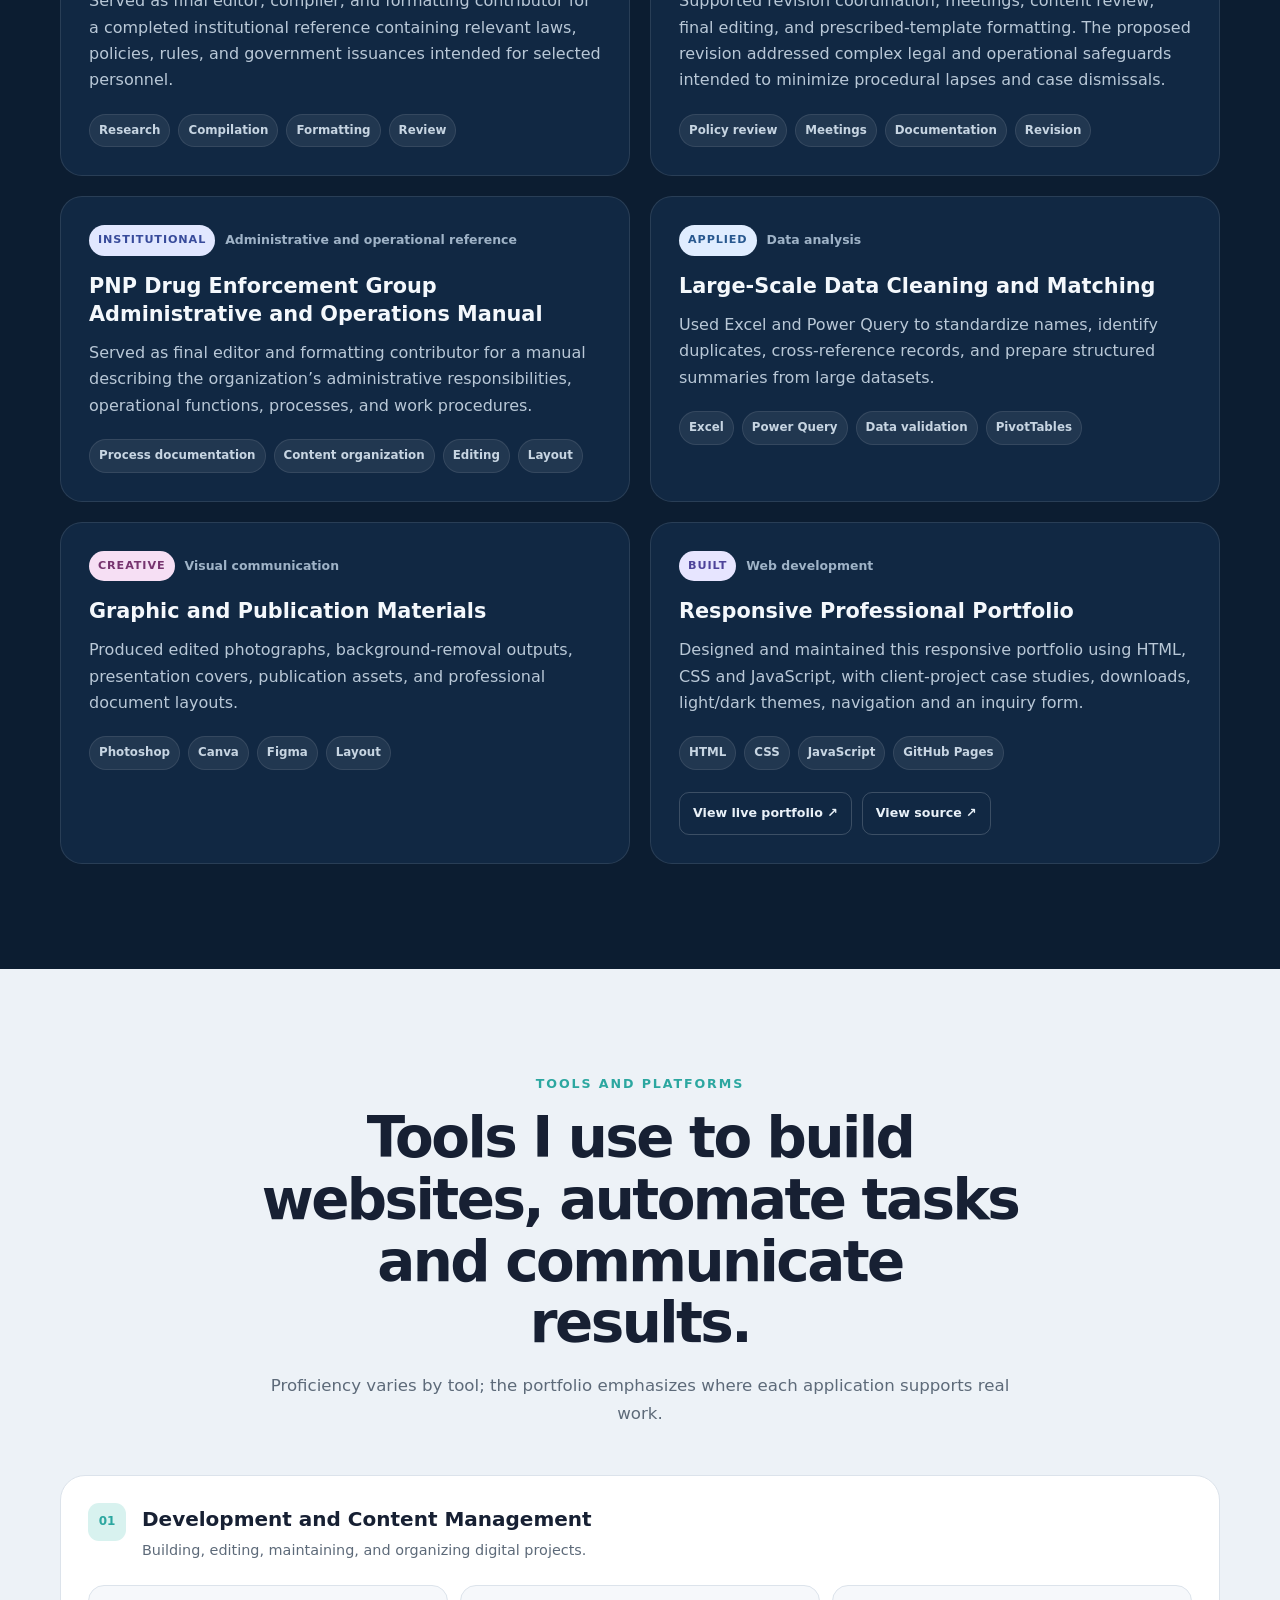
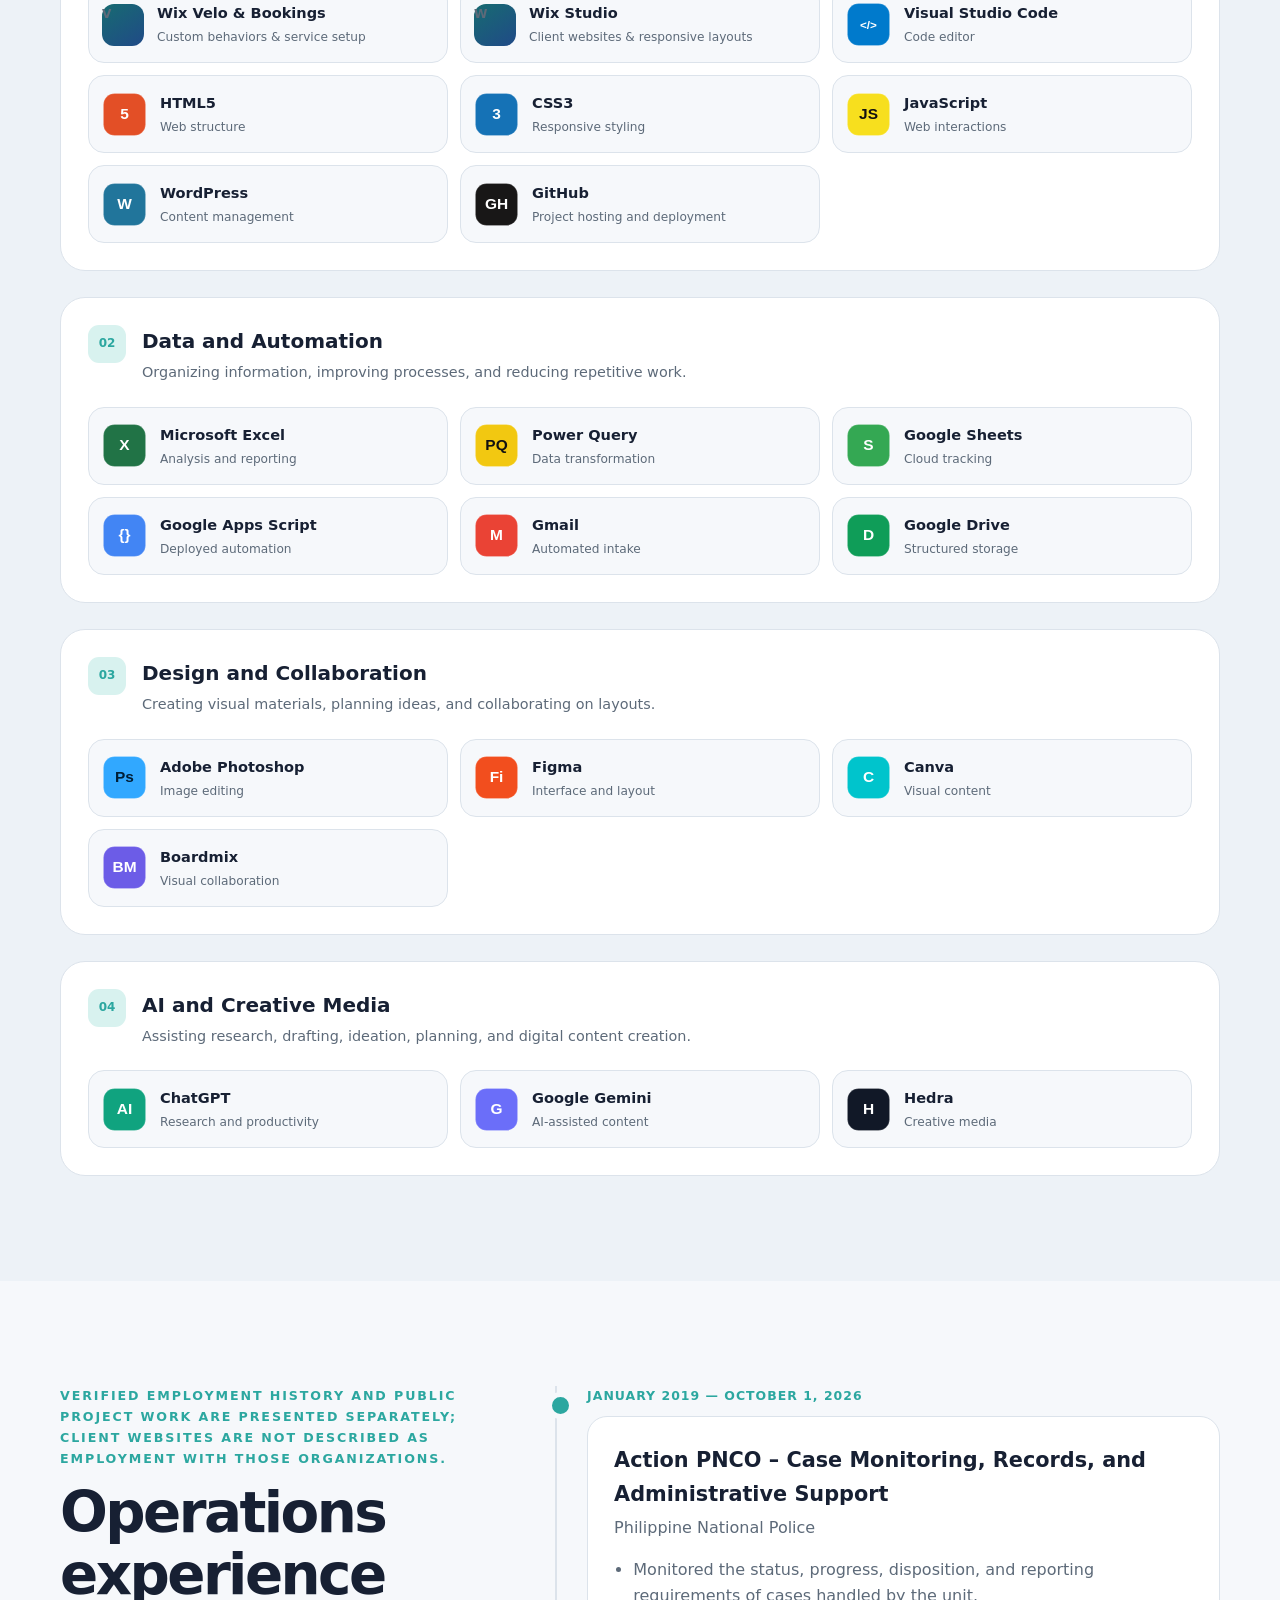
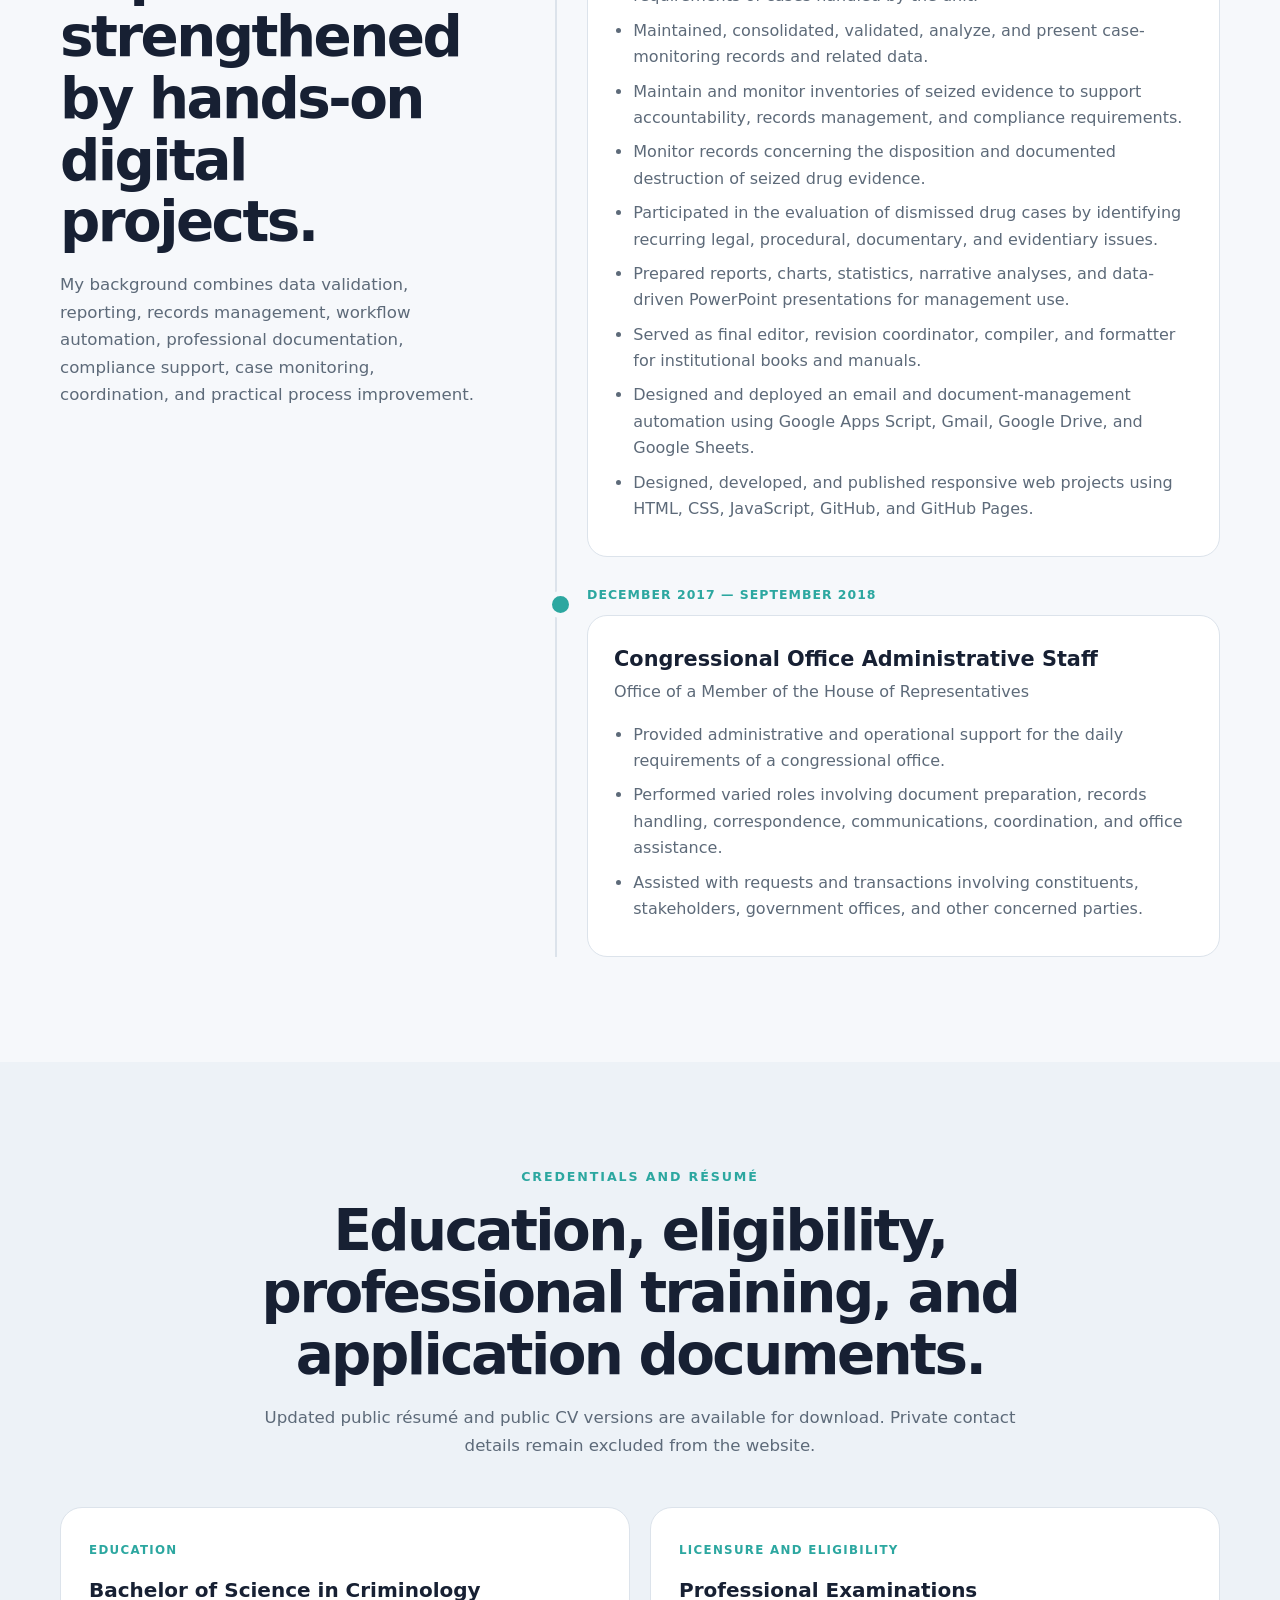
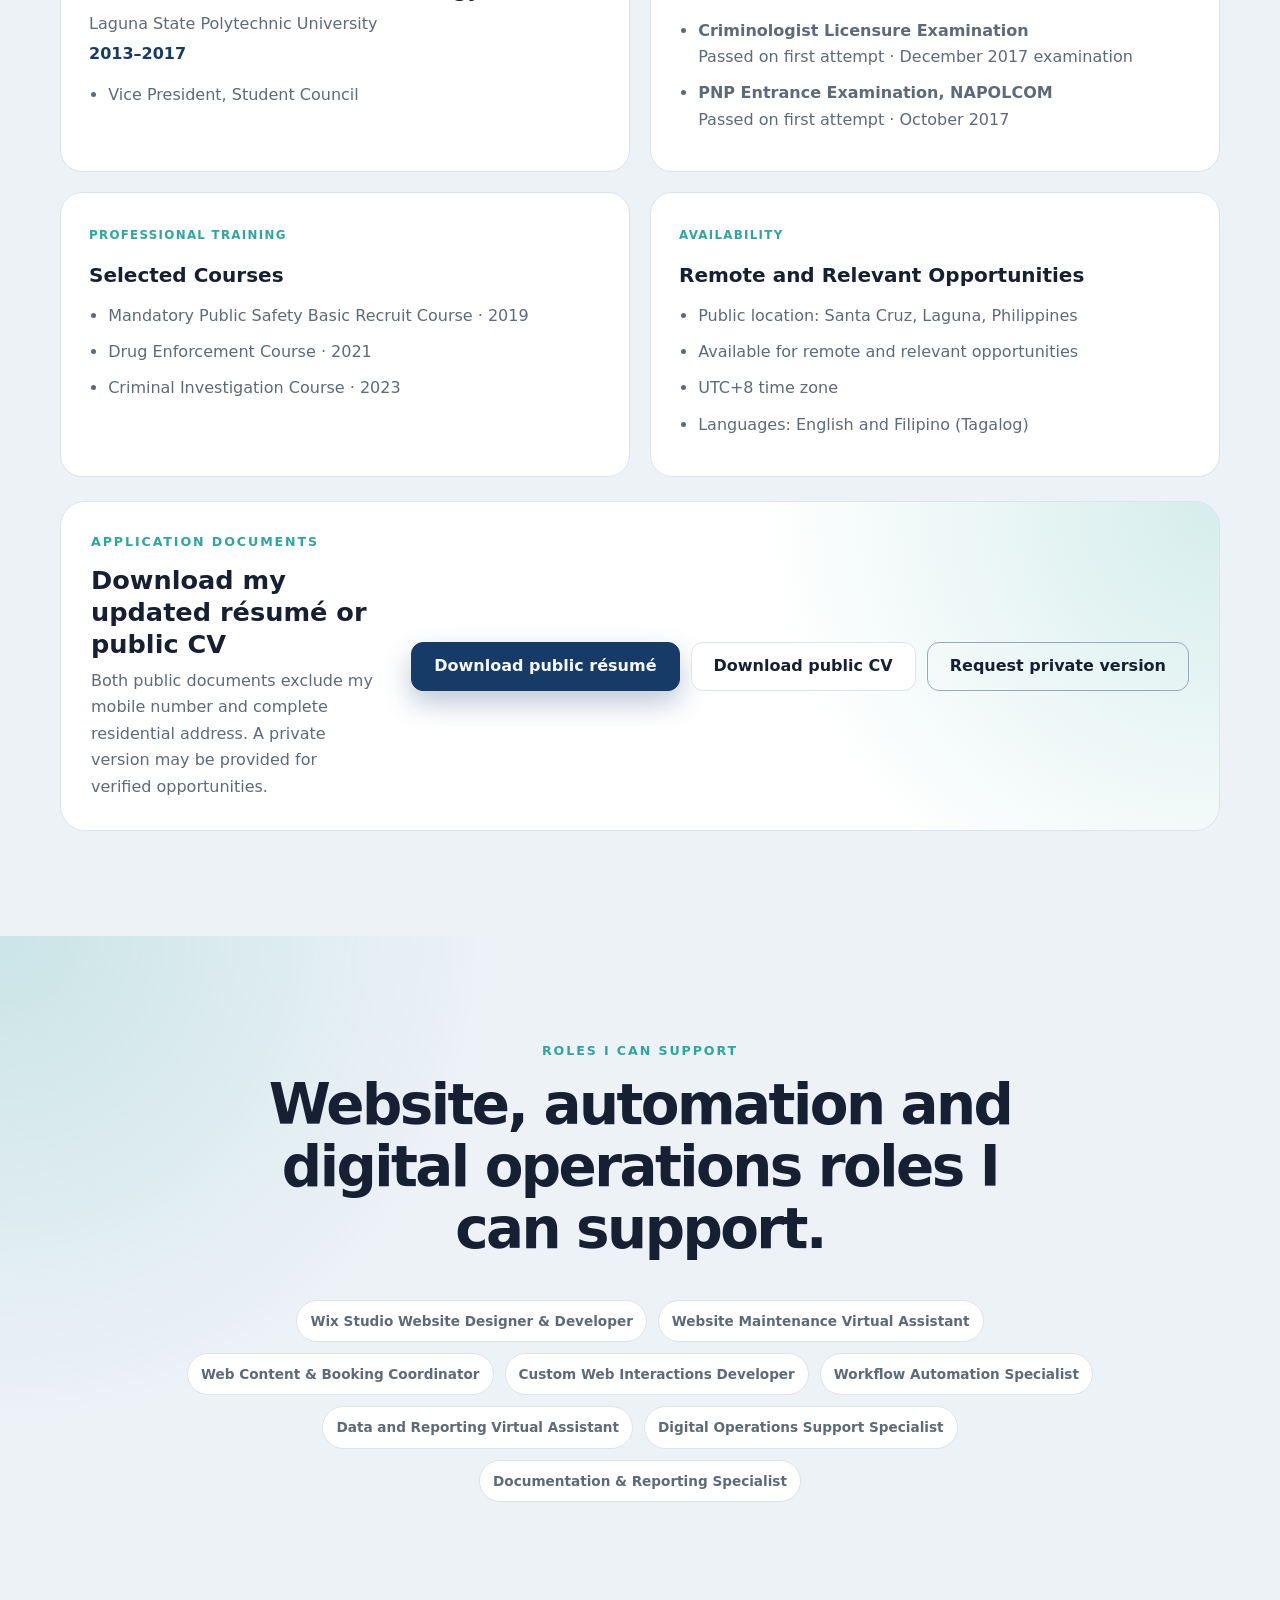
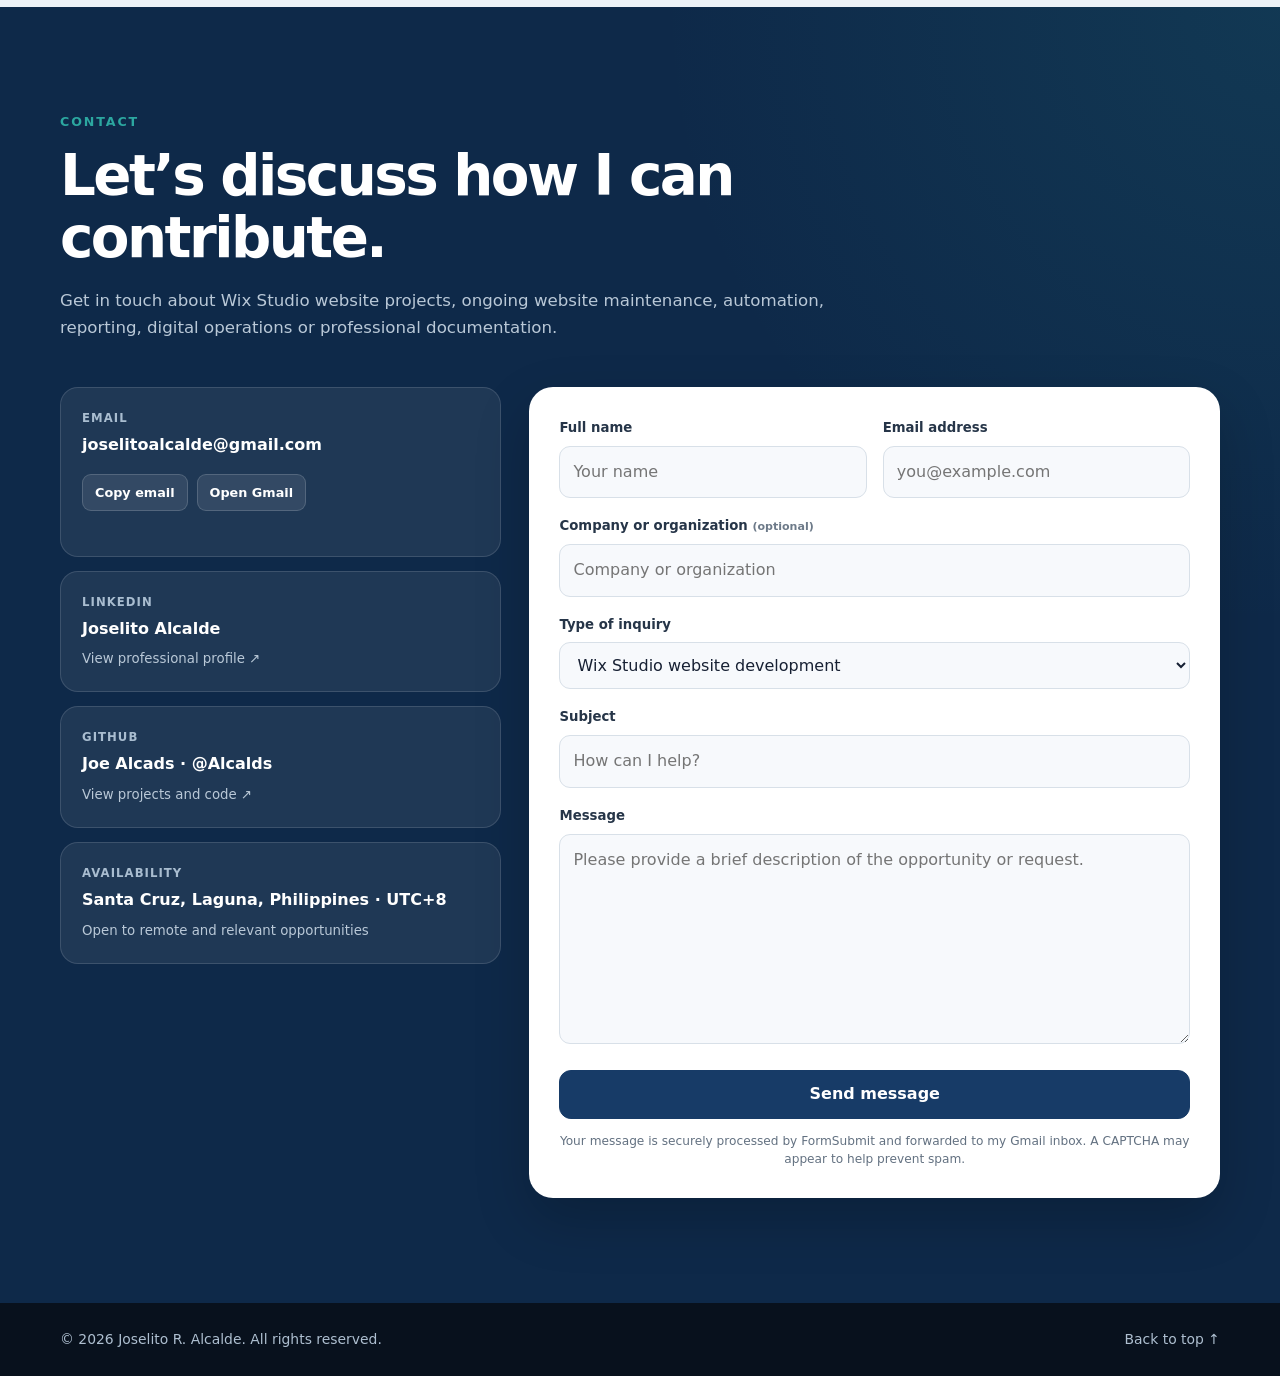
==== commit fcdcaf99: "Update index.html" ====
--- a/index.html
+++ b/index.html
@@ -521,13 +521,13 @@
 <h3>Action PNCO – Case Monitoring, Records, and Administrative Support</h3>
 <p class="timeline-company">Philippine National Police</p>
 <ul>
-<li>Monitor the status, progress, disposition, and reporting requirements of cases handled by the unit.</li>
-<li>Maintain, consolidate, validate, analyze, and present case-monitoring records and related data.</li>
+<li>Monitored the status, progress, disposition, and reporting requirements of cases handled by the unit.</li>
+<li>Maintained, consolidated, validated, analyze, and present case-monitoring records and related data.</li>
 <li>Maintain and monitor inventories of seized evidence to support accountability, records management, and compliance requirements.</li>
 <li>Monitor records concerning the disposition and documented destruction of seized drug evidence.</li>
-<li>Participate in the evaluation of dismissed drug cases by identifying recurring legal, procedural, documentary, and evidentiary issues.</li>
-<li>Prepare reports, charts, statistics, narrative analyses, and data-driven PowerPoint presentations for management use.</li>
-<li>Serve as final editor, revision coordinator, compiler, and formatter for institutional books and manuals.</li>
+<li>Participated in the evaluation of dismissed drug cases by identifying recurring legal, procedural, documentary, and evidentiary issues.</li>
+<li>Prepared reports, charts, statistics, narrative analyses, and data-driven PowerPoint presentations for management use.</li>
+<li>Served as final editor, revision coordinator, compiler, and formatter for institutional books and manuals.</li>
 <li>Designed and deployed an email and document-management automation using Google Apps Script, Gmail, Google Drive, and Google Sheets.</li>
 <li>Designed, developed, and published responsive web projects using HTML, CSS, JavaScript, GitHub, and GitHub Pages.</li></ul>
 </div>
